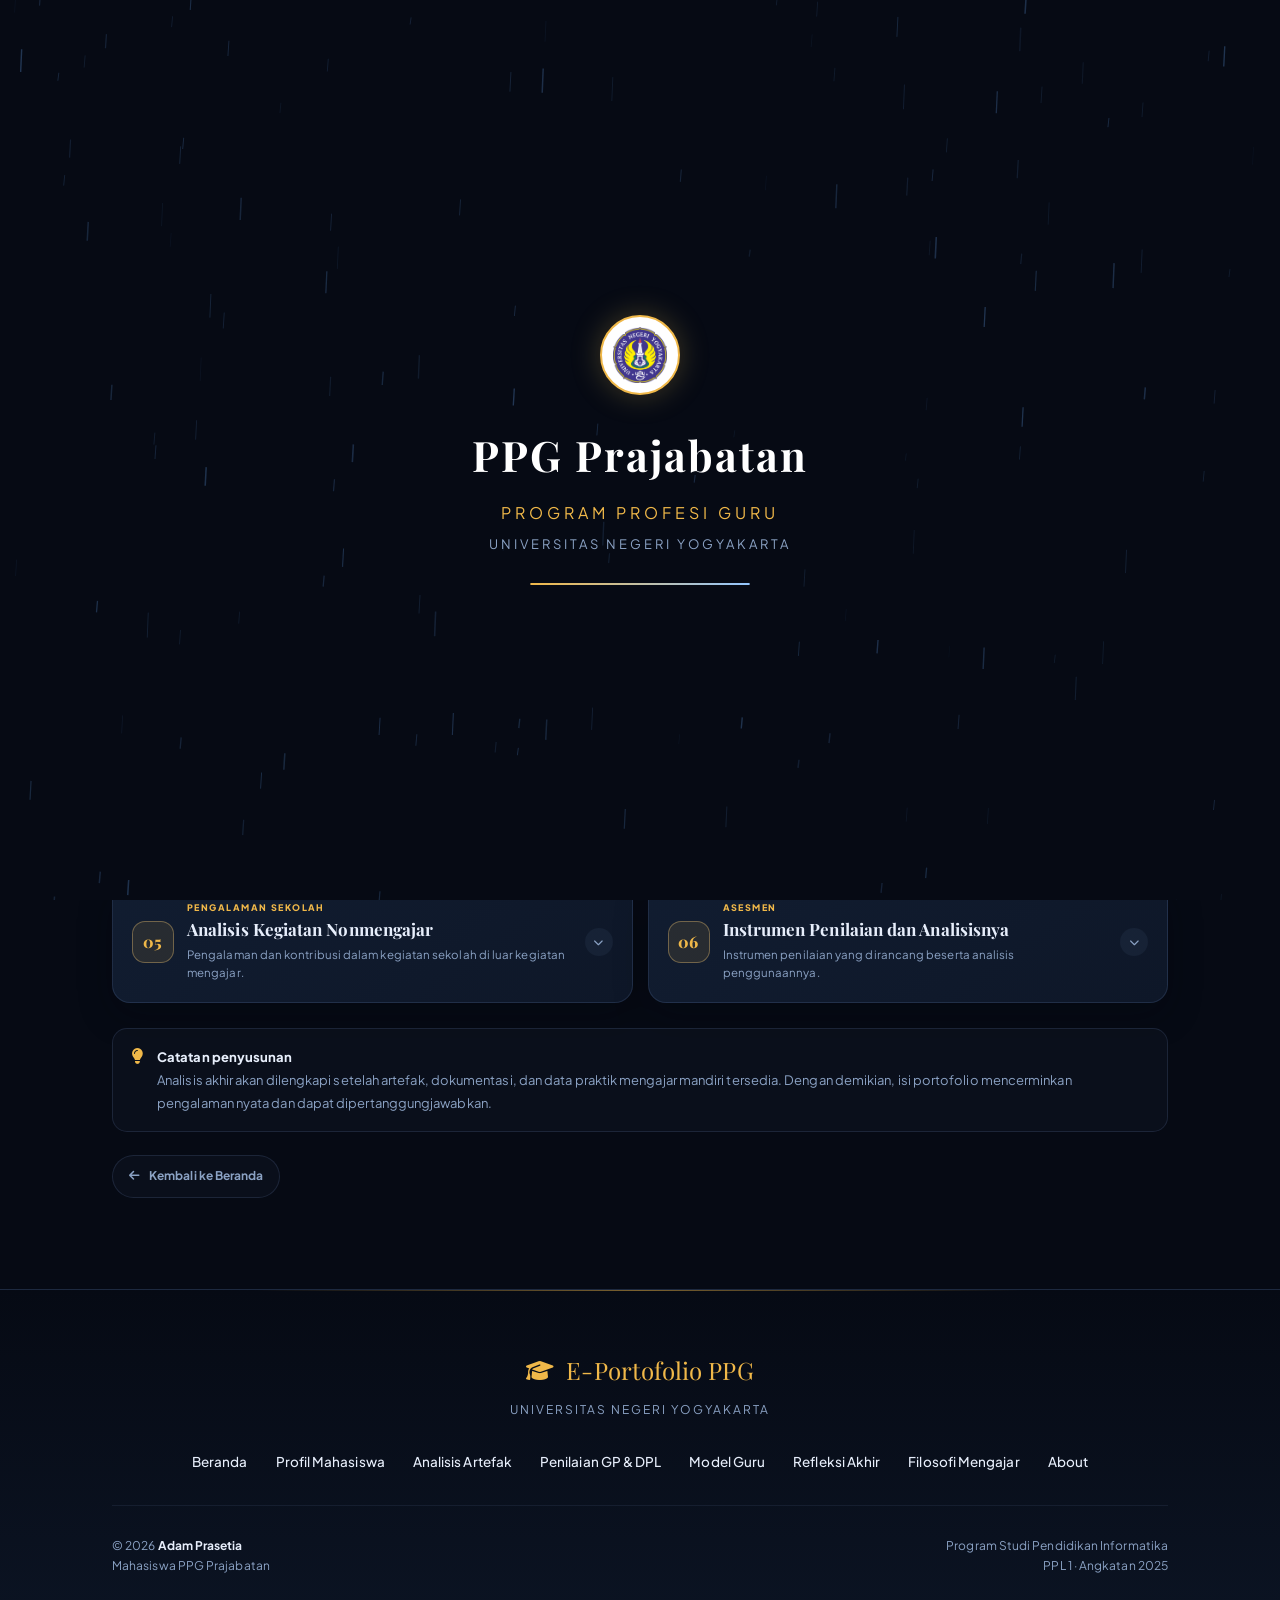
==== ppl2-preview.html @ 51c8f85e "Update" ====
<!DOCTYPE html><html lang="id"><head><meta charset="UTF-8" /><meta name="viewport" content="width=device-width, initial-scale=1.0" /><title>E-Portofolio PPG Prajabatan UNY — Adam Prasetia</title><link rel="icon" type="image/png" href="logo-uny.png"><meta name="description" content="E-Portofolio PPG Prajabatan Universitas Negeri Yogyakarta: profil mahasiswa, analisis artefak, penilaian GP & DPL, model guru, refleksi akhir, dan filosofi mengajar." /><meta property="og:title" content="E-Portofolio PPG Prajabatan UNY — Adam Prasetia" /><meta property="og:description" content="E-Portofolio PPG Prajabatan Universitas Negeri Yogyakarta: profil mahasiswa, analisis artefak, penilaian GP & DPL, model guru, refleksi akhir, dan filosofi mengajar." /><meta property="og:type" content="website" /><meta name="twitter:card" content="summary_large_image" /><link rel="preconnect" href="https://fonts.googleapis.com" /><link rel="preconnect" href="https://fonts.gstatic.com" crossorigin /><link rel="preconnect" href="https://cdnjs.cloudflare.com" crossorigin /><link rel="preload" as="style" href="assets/main.min.css" /><link rel="stylesheet" href="assets/main.min.css" /><link rel="stylesheet" href="assets/custom.css" /><link rel="stylesheet" href="assets/lanyard.css" /><link rel="stylesheet" href="https://fonts.googleapis.com/css2?family=Playfair+Display:ital,wght@0,400;0,600;0,700;0,900;1,400&family=Plus+Jakarta+Sans:wght@300;400;500;600;700&display=swap" /><link rel="stylesheet" href="https://cdnjs.cloudflare.com/ajax/libs/font-awesome/6.5.0/css/all.min.css" /><noscript><link rel="stylesheet" href="https://fonts.googleapis.com/css2?family=Playfair+Display:ital,wght@0,400;0,600;0,700;0,900;1,400&family=Plus+Jakarta+Sans:wght@300;400;500;600;700&display=swap" /><link rel="stylesheet" href="https://cdnjs.cloudflare.com/ajax/libs/font-awesome/6.5.0/css/all.min.css" /></noscript><link rel="preload" as="script" href="assets/core.min.js" /></head><body><div id="scroll-progress"></div><div id="toast"></div><div id="lightbox" class="lightbox"><div class="lightbox-close"><i class="fas fa-times"></i></div><div class="lightbox-nav lightbox-prev"><i class="fas fa-chevron-left"></i></div><div class="lightbox-nav lightbox-next"><i class="fas fa-chevron-right"></i></div><img class="lightbox-img" id="lightbox-img" src="" alt="Tampilan diperbesar" / fetchpriority="high" decoding="async"><div class="lightbox-caption" id="lightbox-caption"></div></div><div id="pdf-lightbox" class="pdf-lightbox"><div class="pdf-container"><div class="pdf-header"><h3 class="pdf-title"><i class="fas fa-file-pdf"></i><span id="pdf-title">Pratinjau Dokumen</span></h3><div class="pdf-close" id="pdf-close-btn"><i class="fas fa-times"></i></div></div><iframe class="pdf-iframe" id="pdf-iframe" src="" tabindex="-1" title="Pratinjau dokumen PDF"></iframe></div></div><div id="video-lightbox" class="video-lightbox"><div class="video-container"><div class="video-header"><h3 class="video-title"><i class="fas fa-play-circle"></i><span id="video-title">Pratinjau Video</span></h3><div class="video-close" id="video-close-btn"><i class="fas fa-times"></i></div></div><div class="video-iframe-wrap"><iframe
class="video-iframe"
id="video-iframe"
src=""
tabindex="-1"
allow="
accelerometer;
autoplay;
clipboard-write;
encrypted-media;
gyroscope;
picture-in-picture;
"
allowfullscreen
></iframe></div></div></div><div id="loading-screen"><canvas id="rain-canvas"></canvas><div class="loading-content"><div class="loading-logo"><img src="logo-uny.png" alt="Logo UNY" / fetchpriority="high" decoding="async"></div><div class="loading-title">PPG Prajabatan</div><div class="loading-sub">Program Profesi Guru</div><div class="loading-univ">Universitas Negeri Yogyakarta</div><div class="loading-bar"><div class="loading-bar-fill"></div></div></div></div><a class="skip-link" href="#main-content">Lewati ke konten utama</a><nav id="navbar" aria-label="Navigasi utama"><div class="nav-brand" role="button" tabindex="0" aria-label="Kembali ke Beranda" data-onclick="showPage('beranda')" data-onkeydown="if(event.key==='Enter'||event.key===' '){event.preventDefault();showPage('beranda')}"><img class="nav-brand-logo" src="logo-uny.png" alt="Logo Universitas Negeri Yogyakarta" /><span class="nav-brand-copy"><span class="nav-brand-title">E-Portofolio</span><em>PPG UNY</em></span></div><button id="theme-toggle" class="theme-toggle" type="button" aria-label="Aktifkan mode terang" data-onclick="toggleTheme()"><i class="fas fa-sun" aria-hidden="true"></i></button><button id="nav-toggle" class="nav-toggle" type="button" aria-label="Buka menu" aria-expanded="false" aria-controls="nav-links" data-onclick="toggleMobileMenu()"><span></span><span></span><span></span></button><ul class="nav-links" id="nav-links" data-navmode="main"><li><a href="#beranda" data-onclick="showPage('beranda');return false" id="nav-beranda" class="active" aria-current="page">Beranda</a></li><li><a href="#profil-mahasiswa" data-onclick="showPage('profil-mahasiswa');return false" id="nav-profil-mahasiswa">Profil Mahasiswa</a></li><li><a href="#analisis-artefak" data-onclick="enterSemester1();return false" id="nav-semester-1">PPL 1</a></li><li><a href="#semester-2" data-onclick="showPage('semester-2');return false" id="nav-semester-2">PPL 2</a></li><li><a href="#identifikasi-diri" data-onclick="enterSeminar();return false" id="nav-seminar-ppg">Seminar PPG</a></li><li><a href="#about" data-onclick="showPage('about');return false" id="nav-about">About</a></li></ul><ul class="nav-links" id="nav-links-sem1" data-navmode="sem1" hidden><li class="dropdown" id="dropdown-porto1"><button type="button" class="dropbtn" aria-haspopup="true" aria-expanded="false" aria-controls="menu-porto1" data-onclick="toggleDropdown('dropdown-porto1')"
>Portofolio 1 <i class="fas fa-caret-down" aria-hidden="true"></i
></button><div class="dropdown-content" id="menu-porto1" role="menu" aria-label="Portofolio 1"><a role="menuitem" href="#analisis-artefak" data-onclick="showPage('analisis-artefak');return false">Analisis Artefak</a><a role="menuitem" href="#penilaian" data-onclick="showPage('penilaian');return false">Penilaian GP &amp; DPL</a><a role="menuitem" href="#model" data-onclick="showPage('model');return false">Model Guru yang Dituju</a></div></li><li class="dropdown" id="dropdown-porto2"><button type="button" class="dropbtn" aria-haspopup="true" aria-expanded="false" aria-controls="menu-porto2" data-onclick="toggleDropdown('dropdown-porto2')"
>Portofolio 2 <i class="fas fa-caret-down" aria-hidden="true"></i
></button><div class="dropdown-content" id="menu-porto2" role="menu" aria-label="Portofolio 2"><a role="menuitem" href="#refleksi-akhir" data-onclick="showPage('refleksi-akhir');return false">Refleksi Akhir</a><a role="menuitem" href="#filosofi-mengajar" data-onclick="showPage('filosofi-mengajar');return false">Filosofi Mengajar</a></div></li><li><a href="#beranda" data-onclick="backToBeranda();return false" id="nav-back-beranda"><i class="fas fa-arrow-left" aria-hidden="true"></i>&nbsp;Kembali ke Beranda</a></li></ul><ul class="nav-links" id="nav-links-seminar" data-navmode="seminar" hidden><li><a href="#identifikasi-diri" data-onclick="showPage('identifikasi-diri');return false" id="nav-identifikasi-diri">Identifikasi Diri</a></li><li class="dropdown" id="dropdown-refleksi"><button type="button" class="dropbtn" aria-haspopup="true" aria-expanded="false" aria-controls="menu-refleksi" data-onclick="toggleDropdown('dropdown-refleksi')"
>Refleksi <i class="fas fa-caret-down" aria-hidden="true"></i
></button><div class="dropdown-content" id="menu-refleksi" role="menu" aria-label="Refleksi"><a role="menuitem" href="#refleksi-sem1" data-onclick="showPage('refleksi-sem1');return false">Semester 1</a><a role="menuitem" href="#refleksi-sem2" data-onclick="showPage('refleksi-sem2');return false">Semester 2</a><a role="menuitem" href="#refleksi-selama-ppg" data-onclick="showPage('refleksi-selama-ppg');return false">Selama PPG</a></div></li><li><a href="#inovasi-pendidikan" data-onclick="showPage('inovasi-pendidikan');return false" id="nav-inovasi-pendidikan">Inovasi Pendidikan</a></li><li><a href="#beranda" data-onclick="backToBeranda();return false" id="nav-back-beranda-seminar"><i class="fas fa-arrow-left" aria-hidden="true"></i>&nbsp;Kembali ke Beranda</a></li></ul></nav><main id="main-content" tabindex="-1"><div id="page-beranda" class="page"><section class="section canvas-wrap-section" id="hero-wrap-section"><canvas class="interactive-canvas" id="hero-canvas"></canvas><div class="container" style="position: relative; z-index: 1"><div id="hero"><div class="hero-text">
  <p class="greeting">✦ Calon Pendidik Informatika <span aria-hidden="true">·</span> PPG UNY</p>
  <h1 class="hero-headline">Mendidik dengan Visi,<br /><span>Berinovasi dengan Teknologi.</span></h1>
  <div class="hero-identity">
    <p class="hero-name">Adam Prasetia.</p>
    <p class="hero-role">Sarjana Informatika <span aria-hidden="true">·</span> Calon Guru Profesional</p>
  </div>
  <p class="tagline">Berbekal keilmuan Informatika dan pengembangan kompetensi pedagogis melalui PPG, saya berkomitmen menghadirkan pembelajaran yang adaptif, kreatif, dan bermakna.</p>
  <div class="hero-actions" aria-label="Navigasi portofolio">
    <a class="hero-cta hero-cta-primary" href="#analisis-artefak" data-onclick="showPage('analisis-artefak');return false">
      Jelajahi Portofolio <i class="fas fa-arrow-up-right-from-square" aria-hidden="true"></i>
    </a>
    <a class="hero-cta hero-cta-secondary" href="#profil-mahasiswa" data-onclick="showPage('profil-mahasiswa');return false">
      <i class="fas fa-user" aria-hidden="true"></i> Profil Mahasiswa
    </a>
  </div>
  <div class="hero-badges" aria-label="Ringkasan akademik">
    <span class="badge"><i class="fas fa-laptop-code" aria-hidden="true"></i> S1 Informatika</span>
    <span class="badge"><i class="fas fa-university" aria-hidden="true"></i> PPG UNY 2025</span>
    <span class="badge"><i class="fas fa-chalkboard-teacher" aria-hidden="true"></i> PPL 1 Selesai</span>
  </div>
  <blockquote class="hero-quote">“Mendidik bukan sekadar mentransfer pengetahuan, melainkan menyalakan api semangat belajar yang tak pernah padam dalam diri setiap murid.”</blockquote>
</div><div class="hero-photo-wrap"><div class="lanyard-flow-space" aria-hidden="true"></div><div id="lanyard-3d" class="lanyard-3d" role="img" aria-label="ID Card Adam Prasetia — bisa ditarik dan diklik untuk dibalik"></div><div class="origin-tags"><div class="origin-tag"><i class="fas fa-plane-departure"></i> Lahir di Jakarta
</div><div class="origin-tag"><i class="fas fa-home"></i> Lampung Utara
</div></div></div></div></div></section><section class="section" style="background: var(--bg2)"><div class="container"><p class="section-label">Tanah Kelahiran Kedua</p><h2 class="section-title">Keunikan Lampung Utara</h2><p
style="
color: var(--muted);
font-size: 14.5px;
max-width: 620px;
line-height: 1.75;
margin-bottom: 14px;
"
>
Lampung Utara adalah kabupaten di Provinsi Lampung dengan ibu kota
Kotabumi — sebuah daerah yang kaya warisan budaya, keindahan alam,
dan semangat masyarakat yang hangat.
</p><div class="section-divider"></div><div class="keunikan-grid"><div class="keunikan-card"><img src="Tapis.JPG" alt="Kain Tapis" / loading="lazy" decoding="async"><div class="keunikan-overlay"><h3>🧵 Kain Tapis</h3></div><div class="keunikan-desc">
Warisan leluhur Lampung yang ditenun dengan benang emas bermotif
indah.
</div></div><div class="keunikan-card"><img src="Gajah.jpg" alt="Gajah" / loading="lazy" decoding="async"><div class="keunikan-overlay"><h3>🐘 Gajah Sumatera</h3></div><div class="keunikan-desc">
Lampung adalah rumah bagi Gajah Sumatera yang dilindungi.
</div></div><div class="keunikan-card"><img src="Kopi.jpg" alt="Kopi" / loading="lazy" decoding="async"><div class="keunikan-overlay"><h3>☕ Kopi Robusta Lampung</h3></div><div class="keunikan-desc">
Lampung Utara menghasilkan kopi Robusta terbaik yang terkenal
hingga mancanegara.
</div></div></div></div></section><section class="section canvas-wrap-section" id="edu-wrap-section"><canvas class="interactive-canvas" id="edu-canvas"></canvas><div class="container" style="position: relative; z-index: 1"><p class="section-label">Riwayat Akademik</p><h2 class="section-title">Perjalanan Pendidikan</h2><div class="section-divider"></div><div class="edu-root"><div class="edu-root-trunk"></div><div class="edu-branch right"><div class="edu-card"><div class="edu-icon"><i class="fas fa-school"></i></div><h3>Sekolah Menengah Atas</h3><p class="edu-school">SMAN 1 Tanjung Raja</p><p class="edu-school">Lampung Utara</p><p class="edu-year">Lulus 2019</p></div></div><div class="edu-branch left"><div class="edu-card"><div
class="edu-icon"
style="background: rgba(74, 143, 224, 0.1); color: var(--blue2)"
><i class="fas fa-laptop-code"></i></div><h3>Sarjana Informatika (S1)</h3><p class="edu-school">Universitas Teknokrat Indonesia</p><p class="edu-school">Informatika</p><p class="edu-year">Lulus 2024</p></div></div><div class="edu-branch right"><div class="edu-card current"><div
class="edu-icon"
style="background: rgba(201, 168, 76, 0.12); color: var(--gold2)"
><i class="fas fa-chalkboard-teacher"></i></div><h3>Profesi Guru (PPG)</h3><p class="edu-school">Universitas Negeri Yogyakarta</p><p class="edu-school">Pendidikan Informatika</p><p
class="edu-year"
style="color: var(--teal); display: flex; align-items: center"
><span class="pulse-dot"></span> Sedang Berjalan
</p></div></div><div class="edu-root-tip"><span>Saat ini</span></div></div></div></section><section class="section" style="background: var(--bg2)"><div class="container"><p class="section-label">Dokumentasi Mengajar</p><h2 class="section-title">Momen di Kelas</h2><p
style="
color: var(--muted);
font-size: 14.5px;
max-width: 600px;
line-height: 1.75;
margin-bottom: 14px;
"
>
Kumpulan momen berharga selama kegiatan praktik mengajar pada PPL 1
di sekolah mitra.
</p><div class="section-divider"></div><div class="gallery-grid"><div class="gallery-item"><img src="Presentasi.png" alt="Mengajar" / loading="lazy" decoding="async"><div class="gallery-overlay">Presentasi materi di kelas</div></div><div class="gallery-item"><img src="Praktik.png" alt="Diskusi" / loading="lazy" decoding="async"><div class="gallery-overlay">Bimbingan Praktik Mandiri</div></div><div class="gallery-item"><img src="Praktik2.png" / loading="lazy" decoding="async"><div class="gallery-overlay">Praktikum laboratorium komputer</div></div><div class="gallery-item"><img src="Review.png" alt="Evaluasi" / loading="lazy" decoding="async"><div class="gallery-overlay">Sesi evaluasi pembelajaran</div></div><div class="gallery-item"><img src="Bimbingan.png" alt="Bimbingan" / loading="lazy" decoding="async"><div class="gallery-overlay">Pembimbingan individu siswa</div></div></div></div></section><section class="section canvas-wrap-section" id="loc-wrap-section"><canvas class="interactive-canvas" id="loc-canvas"></canvas><div class="container" style="position: relative; z-index: 1"><p class="section-label">Tempat Belajar &amp; Mengajar</p><h2 class="section-title">Kampus &amp; Sekolah PPL</h2><div class="section-divider"></div><div class="location-grid"><div class="loc-card"><div class="loc-head"><i class="fas fa-university"></i><div><h3>Universitas Negeri Yogyakarta</h3><p class="sub">Jl. Colombo No.1, Karang Malang, Yogyakarta</p></div></div><iframe
class="map-frame"
src="https://www.google.com/maps/embed?pb=!1m18!1m12!1m3!1d3953.1518389077896!2d110.38367071185164!3d-7.773719177088111!2m3!1f0!2f0!3f0!3m2!1i1024!2i768!4f13.1!3m3!1m2!1s0x2e7a59ca2277b3d5%3A0x5de05892db468c4d!2sUniversitas%20Negeri%20Yogyakarta!5e0!3m2!1sid!2sid!4v1780264315421!5m2!1sid!2sid"
allowfullscreen
loading="lazy"
referrerpolicy="no-referrer-when-downgrade"
></iframe></div><div class="loc-card"><div class="loc-head"><i class="fas fa-school"></i><div><h3>SMKN 5 Yogyakarta</h3><p class="sub">Jl. Kenari No.71, Muja Muju, Yogyakarta</p></div></div><iframe
class="map-frame"
src="https://www.google.com/maps/embed?pb=!1m18!1m12!1m3!1d3952.9022592294136!2d110.39468!3d-7.800172000000001!2m3!1f0!2f0!3f0!3m2!1i1024!2i768!4f13.1!3m3!1m2!1s0x2e7a577cb442df09%3A0xcab82dd84d6f74c5!2zU01LIE4gNSAo6qau6qaz6qax6qeA6qaV6qat6qeA6qaS6qa26qau6qaC6qaS6qa26qau6qaCKQ!5e0!3m2!1sid!2sid!4v1780263902692!5m2!1sid!2sid"
allowfullscreen
loading="lazy"
referrerpolicy="no-referrer-when-downgrade"
></iframe></div></div></div></section><section class="section" style="background: var(--bg2)"><div class="container"><p class="section-label">Hubungi Saya</p><h2 class="section-title">Kontak</h2><div class="section-divider"></div><div class="contact-grid"><div class="contact-info"><h3>Mari Terhubung</h3><p>
Jangan ragu untuk menghubungi saya melalui berbagai platform di
bawah ini.
</p><div class="social-row"><a href="mailto:email@contoh.com" class="social-btn"
><i class="fas fa-envelope"></i
></a><a
href="https://www.instagram.com/prasti.ad/"
class="social-btn"
><i class="fab fa-instagram"></i
></a><a href="#" class="social-btn"
><i class="fab fa-linkedin-in"></i
></a><a href="https://wa.me/6283827780134" class="social-btn"
><i class="fab fa-whatsapp"></i
></a></div></div><div
style="
padding: 28px;
background: var(--card);
border: 1px solid var(--border);
border-radius: var(--radius);
"
><h3
style="
font-family: var(--serif);
font-size: 18px;
margin-bottom: 18px;
"
>
Kirim Pesan
</h3><div class="form-group"><label class="form-label">Nama Lengkap</label
><input
type="text"
id="contact-name"
class="form-input"
placeholder="Masukkan nama Anda"
/></div><div class="form-group"><label class="form-label">Email</label
><input
type="email"
id="contact-email"
class="form-input"
placeholder="email@contoh.com"
/></div><div class="form-group"><label class="form-label">Pesan</label
><textarea
id="contact-message"
class="form-textarea"
placeholder="Tulis pesan Anda..."
></textarea></div><button class="btn-send" data-onclick="kirimPesan()"><i class="fas fa-paper-plane" style="margin-right: 8px"></i
>Kirim Pesan
</button></div></div></div></section></div><div id="page-profil-mahasiswa" class="page"><section class="section canvas-wrap-section" id="profil-wrap-section" style="padding-top: 100px"><canvas class="interactive-canvas" id="profil-canvas"></canvas><div class="container" style="position: relative; z-index: 1"><p class="section-label">Profil Mahasiswa</p><h2 class="section-title">Profil Mahasiswa</h2><div class="section-divider"></div><div
class="profil-intro"
style="
display: flex;
flex-wrap: wrap;
gap: 40px;
align-items: center;
margin-bottom: 50px;
"
><div
class="profil-photo-area"
style="flex-shrink: 0; display: flex; justify-content: center"
><div class="photo-ring-wrapper"><div class="photo-circle"><img src="Profile2.png" alt="Foto Profil" / loading="lazy" decoding="async"></div><div class="rotating-bg"><img src="logo.png" alt="UNY" / loading="lazy" decoding="async"></div></div></div><div class="profil-desc" style="flex: 1; min-width: 280px"><h3
style="
font-family: var(--serif);
font-size: 26px;
color: var(--gold);
margin-bottom: 12px;
"
>
Adam Prasetia
</h3><p style="color: var(--muted); line-height: 1.8; font-size: 15px">
Mahasiswa PPG Prajabatan Bidang Informatika Universitas Negeri
Yogyakarta. Lahir di Jakarta, besar di Lampung Utara. Memiliki
ketertarikan mendalam pada dunia pendidikan dan teknologi.
Percaya bahwa setiap murid berhak mendapatkan pembelajaran yang
bermakna dan menyenangkan.
</p><p style="color: var(--text); font-size: 14px; margin-top: 10px"><i
class="fas fa-map-marker-alt"
style="color: var(--gold); margin-right: 6px"
></i>
Yogyakarta, Indonesia
</p></div></div><div class="profil-section-block" style="margin-bottom: 40px"><h3
style="
font-family: var(--serif);
font-size: 20px;
color: var(--gold2);
margin-bottom: 15px;
"
><i class="fas fa-history" style="margin-right: 10px"></i>Latar
Belakang
</h3><p style="color: var(--muted); line-height: 1.8">
Saya menempuh pendidikan dasar hingga menengah di Lampung Utara,
kemudian melanjutkan studi S1 Informatika di Universitas Teknokrat
Indonesia. Selama kuliah, saya aktif dalam beberapa organisasi dan
pernah mengikuti kegiatan kampus mengajar, yang menumbuhkan minat
saya di bidang pendidikan. Setelah lulus, saya memutuskan untuk
mengikuti Program Profesi Guru (PPG) Prajabatan agar dapat menjadi
pendidik profesional yang mampu mengintegrasikan teknologi dalam
pembelajaran.
</p></div><div class="profil-section-block" style="margin-bottom: 40px"><h3
style="
font-family: var(--serif);
font-size: 20px;
color: var(--gold2);
margin-bottom: 15px;
"
><i class="fas fa-heart" style="margin-right: 10px"></i>Motivasi
Mengikuti PPG
</h3><p style="color: var(--muted); line-height: 1.8">
Keinginan untuk menjadi guru yang tidak hanya mengajar, tetapi
juga mendidik dan menginspirasi siswa menjadi alasan utama saya
mengikuti PPG. Saya ingin mengubah paradigma bahwa mata pelajaran
informatika itu sulit menjadi sesuatu yang seru dan dekat dengan
kehidupan sehari-hari. Melalui PPG ini, saya berharap dapat
memperdalam kompetensi pedagogik dan profesional sehingga kelak
bisa menciptakan generasi yang melek teknologi dan berakhlak
mulia.
</p></div><div class="profil-section-block" style="margin-bottom: 40px"><h3
style="
font-family: var(--serif);
font-size: 20px;
color: var(--gold2);
margin-bottom: 20px;
"
><i class="fas fa-star" style="margin-right: 10px"></i>Hobi
</h3><div class="hobi-grid"><div class="hobi-card"><img src="coding.jpg" alt="Coding" / loading="lazy" decoding="async"><h4>Coding</h4><p>
Mengeksplorasi bahasa pemrograman baru dan membangun proyek
kecil.
</p></div><div class="hobi-card"><img src="foto.jpg" alt="Fotografi" / loading="lazy" decoding="async"><h4>Fotografi</h4><p>
Mengabadikan momen melalui lensa, terutama landscape dan
street photography.
</p></div><div class="hobi-card"><img src="baca.jpg" alt="Membaca" / loading="lazy" decoding="async"><h4>Membaca</h4><p>
Menelusuri buku-buku fiksi ilmiah dan pengembangan diri di
waktu senggang.
</p></div></div></div><div class="profil-section-block"><h3
style="
font-family: var(--serif);
font-size: 20px;
color: var(--gold2);
margin-bottom: 20px;
"
><i class="fas fa-tools" style="margin-right: 10px"></i>Skill
</h3><div class="skill-tags"><span class="skill-tag"
><i class="fas fa-check-circle"></i> HTML / CSS</span
><span class="skill-tag"
><i class="fas fa-check-circle"></i> JavaScript</span
><span class="skill-tag"
><i class="fas fa-check-circle"></i> Python</span
><span class="skill-tag"
><i class="fas fa-check-circle"></i> Desain UI/UX</span
><span class="skill-tag"
><i class="fas fa-check-circle"></i> Komunikasi & Public
Speaking</span
></div></div></div></section></div><div id="page-analisis-artefak" class="page"><div class="art-hero"><div class="container"><p class="section-label">PPL 1 · 2025</p><h2 class="section-title">Analisis Artefak Pembelajaran</h2><p
style="
color: var(--muted);
font-size: 14.5px;
max-width: 600px;
line-height: 1.75;
"
>
Produk dan dokumentasi rencana serta perangkat pembelajaran yang
disusun selama pelaksanaan PPL 1 beserta analisis reflektifnya.
</p></div></div><section class="section canvas-wrap-section" id="art-wrap-section"><canvas class="interactive-canvas" id="art-canvas"></canvas><div class="container" style="position: relative; z-index: 1"><div class="art-tabs"><div class="art-tab active" data-onclick="showArtefak(this, 'analisis')">
📋 Analisis Produk
</div><div class="art-tab" data-onclick="showArtefak(this, 'rpp')">📄 RPP</div><div class="art-tab" data-onclick="showArtefak(this, 'video')">
🎬 Video Pembelajaran
</div><div class="art-tab" data-onclick="showArtefak(this, 'foto')">
📸 Foto Kegiatan
</div></div><div class="art-panel active" id="panel-analisis"><div class="analisis-grid"><div class="analisis-card"><div class="analisis-num">01</div><h3>Kendala Penyusunan Produk</h3><p>
Selama proses penyusunan produk pembelajaran, beberapa kendala
yang dihadapi meliputi: kesulitan menyesuaikan materi dengan
kemampuan awal siswa yang beragam, keterbatasan waktu dalam
merancang media interaktif berbasis teknologi, serta tantangan
menyelaraskan tujuan pembelajaran dengan indikator capaian
kurikulum Merdeka yang berlaku saat ini.
</p></div><div class="analisis-card"><div class="analisis-num">02</div><h3>Teori Pedagogi yang Diadopsi</h3><p>
Penyusunan produk mengadopsi Konstruktivisme Vygotsky melalui
scaffolding bertahap, Pembelajaran Berbasis Masalah (PBL)
untuk mendorong berpikir kritis, serta kerangka TPACK —
Technological Pedagogical Content Knowledge — dalam
mengintegrasikan teknologi secara bermakna dengan konten dan
pedagogi informatika.
</p></div><div class="analisis-card"><div class="analisis-num">03</div><h3>Faktor Keberhasilan Penerapan</h3><p>
Keberhasilan penerapan produk pembelajaran didukung oleh:
pemanfaatan media digital yang menarik perhatian siswa,
pendekatan pembelajaran kontekstual yang relevan dengan dunia
nyata, antusiasme siswa dalam aktivitas berbasis proyek, serta
iklim kelas yang kondusif dan kolaboratif selama proses
pembelajaran berlangsung.
</p></div><div class="analisis-card"><div class="analisis-num">04</div><h3>Perubahan untuk Situasi Berbeda</h3><p>
Komponen yang dapat disesuaikan untuk situasi kelas berbeda:
modul dapat disederhanakan untuk kelas heterogen, media dapat
dikonversi ke versi offline bagi sekolah dengan keterbatasan
internet, alokasi waktu fleksibel sesuai jam pelajaran, serta
tingkat kesulitan tugas dapat didiferensiasi berdasarkan
kemampuan masing-masing peserta didik.
</p></div></div></div><div class="art-panel" id="panel-rpp"><div
class="rpp-card"
data-onclick="
openPDF('RPP - X Keramik A - Pertemuan 2.pdf', 'RPP Siklus 1')
"
><div class="rpp-icon"><i class="fas fa-file-pdf"></i></div><div class="rpp-info"><h3>RPP Siklus 1</h3><p>Rencana Pelaksanaan Pembelajaran · Pertemuan 1–2</p></div><span class="rpp-badge">Siklus 1</span></div><div
class="rpp-card"
data-onclick="
openPDF('RPP - X Keramik A - Pertemuan 3.pdf', 'RPP Siklus 2')
"
><div class="rpp-icon"><i class="fas fa-file-pdf"></i></div><div class="rpp-info"><h3>RPP Siklus 2</h3><p>Rencana Pelaksanaan Pembelajaran · Pertemuan 3–4</p></div><span class="rpp-badge">Siklus 2</span></div><div
class="rpp-card"
data-onclick="
openPDF('RPP - X DKV B - Pertemuan 2.pdf', 'RPP Siklus 3')
"
><div class="rpp-icon"><i class="fas fa-file-pdf"></i></div><div class="rpp-info"><h3>RPP Siklus 3</h3><p>Rencana Pelaksanaan Pembelajaran · Pertemuan 5–6</p></div><span class="rpp-badge">Siklus 3</span></div></div><div class="art-panel" id="panel-video"><div class="video-card"><div
class="video-ph"
data-onclick="
openVideo(
'https://drive.google.com/file/d/1nOjJkErlNF82_ax2pQ5Q5K6p4KIi9JRY/preview',
'Video Pembelajaran',
)
"
><div class="play-btn"><i class="fas fa-play" style="margin-left: 4px"></i></div><span>Video Pembelajaran </span><p>Klik untuk memutar video</p></div><div class="video-info"><h3>Praktik Mengajar</h3><p>Dokumentasi video pelaksanaan praktik mengajar</p></div></div></div><div class="art-panel" id="panel-foto"><div class="foto-grid"><div class="foto-item"><img src="Awal.jpeg" alt="Foto 1" / loading="lazy" decoding="async"><div class="foto-item-info"><p>Dokumentasi Kegiatan 1</p><span>PPL 1 · 23 -2 - 2026</span></div></div><div class="foto-item"><img src="Wawancara.jpeg" alt="Foto 2" / loading="lazy" decoding="async"><div class="foto-item-info"><p>Dokumentasi Kegiatan 2</p><span>PPL 1 · 25 - 2 - 2026</span></div></div><div class="foto-item"><img src="Observasi.jpeg" alt="Foto 3" / loading="lazy" decoding="async"><div class="foto-item-info"><p>Dokumentasi Kegiatan 3</p><span>PPL 1 · 26 - 2 - 2026</span></div></div><div class="foto-item"><img src="Kamis.jpeg" alt="Foto 4" / loading="lazy" decoding="async"><div class="foto-item-info"><p>Dokumentasi Kegiatan 4</p><span>PPL 1 · 13 - 3 - 2026</span></div></div><div class="foto-item"><img src="Pramuka.jpeg" alt="Foto 5" / loading="lazy" decoding="async"><div class="foto-item-info"><p>Dokumentasi Kegiatan 5</p><span>PPL 1 · 2 - 4 - 2026</span></div></div></div></div></div></section></div><div id="page-penilaian" class="page"><section class="section canvas-wrap-section" id="penilaian-wrap-section"><canvas class="interactive-canvas" id="penilaian-canvas"></canvas><div class="container" style="position: relative; z-index: 1"><p class="section-label">Evaluasi Profesional</p><h2 class="section-title">Penilaian GP &amp; DPL</h2><p
style="
color: var(--muted);
font-size: 14.5px;
max-width: 620px;
line-height: 1.75;
margin-bottom: 14px;
"
>
Penilaian dari Guru Pamong (GP) dan Dosen Pembimbing Lapangan (DPL)
terhadap rancangan pembelajaran dan praktik mengajar selama 3 siklus
PPL.
</p><div class="section-divider"></div><div class="siklus-tabs"><div class="siklus-tab active" data-onclick="showSiklus(1)"><h4>Siklus 1</h4><p>Pertemuan ke-1 &amp; 2</p></div><div class="siklus-tab" data-onclick="showSiklus(2)"><h4>Siklus 2</h4><p>Pertemuan ke-3 &amp; 4</p></div><div class="siklus-tab" data-onclick="showSiklus(3)"><h4>Siklus 3</h4><p>Pertemuan ke-5 &amp; 6</p></div></div><div class="penilaian-panel active" id="siklus-1"><div class="penilaian-grid"><div class="p-card"><div class="penilai-head"><div class="p-avatar">GP</div><div><div class="p-name">Desi Wulandari, S.T.</div><div class="p-role">Guru Pamong</div></div></div><div
class="preview-foto"
data-onclick="
openPDF('Penilaian-1.pdf', 'Lembar Penilaian GP - Siklus 1')
"
><img
src="nilai.jpg"
alt="Preview Lembar Penilaian GP Siklus 1"
/ loading="lazy" decoding="async"><div class="preview-overlay"><i class="fas fa-search-plus"></i> Klik untuk lihat dokumen
</div></div><div class="catatan"><strong>Catatan GP</strong><p>
"Rancangan pembelajaran sudah cukup baik. Perlu peningkatan
dalam pengelolaan waktu."
</p></div><button
class="btn-preview-pdf"
data-onclick="
openPDF('Penilaian-1.pdf', 'Lembar Penilaian GP - Siklus 1')
"
><i class="fas fa-file-pdf"></i> Lihat Dokumen Lengkap
</button></div><div class="p-card"><div class="penilai-head"><div
class="p-avatar"
style="
background: linear-gradient(
135deg,
var(--blue),
var(--teal)
);
"
>
DPL
</div><div><div class="p-name">Pipit Utami, S.Pd.T., M.Pd</div><div class="p-role">Dosen Pembimbing</div></div></div><div
class="preview-foto"
data-onclick="
openPDF(
'https://www.w3.org/WAI/ER/tests/xhtml/testfiles/resources/pdf/dummy.pdf',
'Lembar Penilaian DPL - Siklus 1',
)
"
><img
src="nilai.jpg"
alt="Preview Lembar Penilaian DPL Siklus 1"
/ loading="lazy" decoding="async"><div class="preview-overlay"><i class="fas fa-search-plus"></i> Klik untuk lihat dokumen
</div></div><div class="catatan"><strong>Catatan DPL</strong><p>
"Penggunaan teknologi dalam pembelajaran sudah inovatif."
</p></div><button
class="btn-preview-pdf"
data-onclick="
openPDF(
'https://www.w3.org/WAI/ER/tests/xhtml/testfiles/resources/pdf/dummy.pdf',
'Lembar Penilaian DPL - Siklus 1',
)
"
><i class="fas fa-file-pdf"></i> Lihat Dokumen Lengkap
</button></div></div></div><div class="penilaian-panel" id="siklus-2"><div class="penilaian-grid"><div class="p-card"><div class="penilai-head"><div class="p-avatar">GP</div><div><div class="p-name">Desi Wulandari, S.T.</div><div class="p-role">Guru Pamong</div></div></div><div
class="preview-foto"
data-onclick="openPDF('Penilaian-2.pdf', 'Lembar GP Siklus 2')"
><img src="nilai.jpg" alt="Preview Lembar GP Siklus 2" / loading="lazy" decoding="async"><div class="preview-overlay"><i class="fas fa-search-plus"></i> Klik untuk lihat dokumen
</div></div><div class="catatan"><strong>Catatan GP</strong><p>"Ada peningkatan signifikan pada siklus kedua."</p></div><button
class="btn-preview-pdf"
data-onclick="openPDF('Penilaian-2.pdf', 'Lembar GP Siklus 2')"
><i class="fas fa-file-pdf"></i> Lihat Dokumen Lengkap
</button></div><div class="p-card"><div class="penilai-head"><div
class="p-avatar"
style="
background: linear-gradient(
135deg,
var(--blue),
var(--teal)
);
"
>
DPL
</div><div><div class="p-name">Pipit Utami, S.Pd.T., M.Pd</div><div class="p-role">Dosen Pembimbing</div></div></div><div
class="preview-foto"
data-onclick="
openPDF(
'https://www.w3.org/WAI/ER/tests/xhtml/testfiles/resources/pdf/dummy.pdf',
'Lembar DPL Siklus 2',
)
"
><img src="nilai.jpg" alt="Preview Lembar DPL Siklus 2" / loading="lazy" decoding="async"><div class="preview-overlay"><i class="fas fa-search-plus"></i> Klik untuk lihat dokumen
</div></div><div class="catatan"><strong>Catatan DPL</strong><p>"Media pembelajaran semakin kreatif."</p></div><button
class="btn-preview-pdf"
data-onclick="
openPDF(
'https://www.w3.org/WAI/ER/tests/xhtml/testfiles/resources/pdf/dummy.pdf',
'Lembar DPL Siklus 2',
)
"
><i class="fas fa-file-pdf"></i> Lihat Dokumen Lengkap
</button></div></div></div><div class="penilaian-panel" id="siklus-3"><div class="penilaian-grid"><div class="p-card"><div class="penilai-head"><div class="p-avatar">GP</div><div><div class="p-name">Desi Wulandari, S.T.</div><div class="p-role">Guru Pamong</div></div></div><div
class="preview-foto"
data-onclick="openPDF('Penilaian-3.pdf', 'Lembar GP Siklus 3')"
><img src="nilai.jpg" alt="Preview Lembar GP Siklus 3" / loading="lazy" decoding="async"><div class="preview-overlay"><i class="fas fa-search-plus"></i> Klik untuk lihat dokumen
</div></div><div class="catatan"><strong>Catatan GP</strong><p>"Mahasiswa telah menunjukkan perkembangan luar biasa."</p></div><button
class="btn-preview-pdf"
data-onclick="
openPDF(
'https://www.w3.org/WAI/ER/tests/xhtml/testfiles/resources/pdf/dummy.pdf',
'Lembar GP Siklus 3',
)
"
><i class="fas fa-file-pdf"></i> Lihat Dokumen Lengkap
</button></div><div class="p-card"><div class="penilai-head"><div
class="p-avatar"
style="
background: linear-gradient(
135deg,
var(--blue),
var(--teal)
);
"
>
DPL
</div><div><div class="p-name">Pipit Utami, S.Pd.T., M.Pd</div><div class="p-role">Dosen Pembimbing</div></div></div><div
class="preview-foto"
data-onclick="
openPDF(
'https://www.w3.org/WAI/ER/tests/xhtml/testfiles/resources/pdf/dummy.pdf',
'Lembar DPL Siklus 3',
)
"
><img src="nilai.jpg" alt="Preview Lembar DPL Siklus 3" / loading="lazy" decoding="async"><div class="preview-overlay"><i class="fas fa-search-plus"></i> Klik untuk lihat dokumen
</div></div><div class="catatan"><strong>Catatan DPL</strong><p>
"Kompetensi pedagogis dan teknologis telah terintegrasi
sangat baik."
</p></div><button
class="btn-preview-pdf"
data-onclick="
openPDF(
'https://www.w3.org/WAI/ER/tests/xhtml/testfiles/resources/pdf/dummy.pdf',
'Lembar DPL Siklus 3',
)
"
><i class="fas fa-file-pdf"></i> Lihat Dokumen Lengkap
</button></div></div></div></div></section></div><div id="page-model" class="page"><div class="misi-banner"><div class="container"><p class="section-label">Visi Profesional</p><div class="misi-quote">
"Menjadi Guru yang Menginspirasi,
<span style="color: var(--gold)">Inovatif</span>, dan Berpihak pada
Murid"
</div><p class="misi-sub">
Berkomitmen menjadi pendidik yang tidak hanya mentransfer
pengetahuan, tetapi membentuk karakter dan menumbuhkan potensi
setiap siswa.
</p></div></div><section class="section canvas-wrap-section" id="komp-wrap-section"><canvas class="interactive-canvas" id="komp-canvas"></canvas><div class="container" style="position: relative; z-index: 1"><p class="section-label">Kompetensi Guru</p><h2 class="section-title">Kompetensi yang Ingin Dibangun</h2><div class="section-divider"></div><div class="komp-grid"><div class="komp-card"><div class="komp-icon"><i class="fas fa-book-open"></i></div><h3>Kompetensi Pedagogik</h3><p>Memahami karakteristik dan kebutuhan belajar setiap siswa.</p><div class="komp-tags"><span class="k-tag">Berdiferensiasi</span
><span class="k-tag">Asesmen Formatif</span></div></div><div class="komp-card"><div class="komp-icon"><i class="fas fa-laptop-code"></i></div><h3>Kompetensi Profesional</h3><p>
Menguasai konten informatika secara mendalam dan mengikuti
perkembangan teknologi.
</p><div class="komp-tags"><span class="k-tag">TPACK</span
><span class="k-tag">Update Teknologi</span></div></div><div class="komp-card"><div class="komp-icon"><i class="fas fa-users"></i></div><h3>Kompetensi Sosial</h3><p>
Membangun relasi positif dengan siswa, rekan sejawat, dan
komunitas sekolah.
</p><div class="komp-tags"><span class="k-tag">Komunikasi Efektif</span
><span class="k-tag">Kolaborasi</span></div></div><div class="komp-card"><div class="komp-icon"><i class="fas fa-heart"></i></div><h3>Kompetensi Kepribadian</h3><p>
Menjadi teladan dengan integritas tinggi dan semangat belajar
sepanjang hayat.
</p><div class="komp-tags"><span class="k-tag">Integritas</span
><span class="k-tag">Reflektif</span></div></div></div></div></section><section class="section" style="background: var(--bg2)"><div class="container"><p class="section-label">Karakter Guru Ideal</p><h2 class="section-title">Karakter yang Ingin Dibangun</h2><div class="section-divider"></div><div class="kar-grid"><div class="kar-card"><div class="kar-icon">🌱</div><h3>Fasilitator Pertumbuhan</h3><p>
Hadir sebagai teman belajar yang memfasilitasi pertumbuhan
siswa.
</p></div><div class="kar-card"><div class="kar-icon">💡</div><h3>Inovator Pembelajaran</h3><p>Terus berinovasi dalam metode dan media pembelajaran.</p></div><div class="kar-card"><div class="kar-icon">🎯</div><h3>Berorientasi Hasil</h3><p>Berkomitmen pada pencapaian hasil belajar optimal.</p></div><div class="kar-card"><div class="kar-icon">🤝</div><h3>Kolaboratif</h3><p>
Membangun komunitas belajar bersama rekan guru, siswa, dan orang
tua.
</p></div><div class="kar-card"><div class="kar-icon">🔍</div><h3>Reflektif</h3><p>Secara konsisten merefleksikan praktik mengajar.</p></div><div class="kar-card"><div class="kar-icon">⚖️</div><h3>Berkeadilan</h3><p>
Memastikan setiap siswa mendapat kesempatan belajar yang setara.
</p></div></div></div></section><section class="section canvas-wrap-section" id="timeline-wrap-section"><canvas class="interactive-canvas" id="timeline-canvas"></canvas><div class="container" style="position: relative; z-index: 1"><p class="section-label">Perjalanan Profesional</p><h2 class="section-title">Misi Menuju Guru Profesional</h2><div class="section-divider"></div><div class="timeline-wrap"><div class="t-item"><div class="t-content"><div class="t-year">SAAT INI · 2025</div><h4>PPG Prajabatan UNY</h4><p>Menjalani Program Profesi Guru di UNY.</p></div><div class="t-dot"></div><div class="t-empty"></div></div><div class="t-item"><div class="t-empty"></div><div class="t-dot"></div><div class="t-content"><div class="t-year">TARGET · 2026</div><h4>Guru Profesional Tersertifikasi</h4><p>Menyelesaikan PPG dan mendapat sertifikat pendidik.</p></div></div><div class="t-item"><div class="t-content"><div class="t-year">JANGKA MENENGAH</div><h4>Pengembangan Profesionalisme</h4><p>Mengikuti pelatihan dan program PKB.</p></div><div class="t-dot"></div><div class="t-empty"></div></div><div class="t-item"><div class="t-empty"></div><div class="t-dot"></div><div class="t-content"><div class="t-year">JANGKA PANJANG</div><h4>Pemimpin Pembelajaran</h4><p>
Berkontribusi sebagai Guru Penggerak atau pengembang
kurikulum.
</p></div></div></div></div></section></div><div id="page-refleksi-akhir" class="page"><section class="section canvas-wrap-section" id="refleksi-wrap-section" style="padding-top: 100px"><canvas class="interactive-canvas" id="refleksi-canvas"></canvas><div class="container" style="position: relative; z-index: 1"><p class="section-label">Portofolio 2</p><h2 class="section-title">Refleksi Akhir</h2><div class="section-divider"></div><div
style="
max-width: 800px;
margin: 0 auto;
color: var(--text);
line-height: 1.9;
font-size: 15.5px;
"
><p style="margin-bottom: 24px">
Perjalanan Praktik Pengalaman Lapangan (PPL) 1 ini adalah masa
yang paling membentuk saya sebagai calon guru. Ketika pertama kali
melangkah ke kelas, saya hanya membawa teori pedagogi dari bangku
kuliah dan semangat yang berkobar. Kini, saya pulang membawa lebih
dari itu: pengalaman nyata, kegagalan yang mendewasakan, dan
keyakinan bahwa mendidik adalah panggilan hati.
</p><blockquote
style="
border-left: 3px solid var(--gold);
padding: 18px 24px;
background: rgba(201, 168, 76, 0.05);
border-radius: 0 8px 8px 0;
font-family: var(--serif);
font-style: italic;
margin: 28px 0;
color: var(--text);
"
>
"Mengajar bukan tentang seberapa banyak murid mendengarkan,
melainkan seberapa dalam mereka memahami."
</blockquote><p style="margin-bottom: 20px">
Awalnya saya berpikir bahwa menguasai materi saja sudah cukup.
Namun, di depan kelas saya sadar bahwa sesungguhnya kunci
pembelajaran terletak pada hubungan, bagaimana saya mampu membaca
kecemasan di mata murid yang belum paham, bagaimana saya merayakan
keberhasilan kecil mereka, dan bagaimana saya terus belajar
menjadi fasilitator yang sabar dan adaptif.
</p><p style="margin-bottom: 20px">
Pada siklus pertama, saya banyak melakukan kesalahan: waktu yang
tidak terkelola, instruksi yang kurang jelas, dan terlalu cepat
menyampaikan materi. Namun berkat bimbingan Guru Pamong dan DPL,
serta refleksi yang saya lakukan setiap selesai mengajar, perlahan
saya menemukan ritme yang sesuai. Saya mulai menerapkan
pembelajaran berdiferensiasi, memanfaatkan media interaktif
berbasis teknologi, dan memberikan ruang lebih luas bagi murid
untuk bertanya dan bereksplorasi. Hasilnya, pada siklus ketiga,
keterlibatan murid meningkat pesat dan mereka mampu mencapai
tujuan pembelajaran dengan lebih baik.
</p><p style="margin-bottom: 20px">
Refleksi ini mengajarkan kepada saya bahwa seorang guru
profesional bukanlah yang sempurna sejak awal, melainkan yang
terus-menerus berefleksi, berinovasi, dan tidak pernah berhenti
belajar. Saya akan membawa semangat ini sepanjang karier saya,
selalu menempatkan murid sebagai pusat dari setiap keputusan
pengajaran, dan tidak pernah lelah menjadi versi terbaik dari diri
saya sendiri.
</p><p>
Kini, saya berkomitmen untuk terus mengasah kompetensi pedagogik,
profesional, sosial, dan kepribadian. Saya ingin menjadi guru yang
tidak hanya mentransfer ilmu, tetapi menumbuhkan rasa ingin tahu,
membangun karakter, dan menyiapkan generasi yang siap menghadapi
tantangan masa depan.
</p></div></div></section></div><div id="page-filosofi-mengajar" class="page"><section class="section canvas-wrap-section" id="filosofi-wrap-section" style="padding-top: 100px"><canvas class="interactive-canvas" id="filosofi-canvas"></canvas><div class="container" style="position: relative; z-index: 1"><p class="section-label">Portofolio 2</p><h2 class="section-title">Filosofi Mengajar</h2><div class="section-divider"></div><div
style="
max-width: 800px;
margin: 0 auto;
color: var(--text);
line-height: 1.9;
font-size: 15.5px;
"
><blockquote
style="
border-left: 3px solid var(--gold);
padding: 18px 24px;
background: rgba(201, 168, 76, 0.05);
border-radius: 0 8px 8px 0;
font-family: var(--serif);
font-style: italic;
margin-bottom: 28px;
color: var(--text);
font-size: 18px;
"
>
"Setiap murid adalah bintang dengan cahayanya sendiri, tugas guru
bukan memaksa mereka bersinar dengan cara yang sama, melainkan
membantu mereka menemukan spektrum terbaiknya."
</blockquote><p style="margin-bottom: 24px">
Filosofi mengajar saya berakar pada keyakinan bahwa pendidikan
sejati adalah proses <strong>memanusiakan manusia</strong>. Saya
percaya bahwa setiap murid, terlepas dari latar belakang dan
kemampuannya, memiliki potensi unik yang harus dihargai dan
dikembangkan. Oleh karena itu, pembelajaran yang saya rancang
selalu berorientasi pada kebutuhan murid, kontekstual, dan
memberdayakan.
</p><h3
style="
font-family: var(--serif);
color: var(--gold);
font-size: 20px;
margin-bottom: 14px;
margin-top: 32px;
"
><i class="fas fa-star" style="margin-right: 10px"></i>Prinsip
Utama Saya
</h3><div
style="
display: grid;
grid-template-columns: 1fr;
gap: 20px;
margin-bottom: 32px;
"
><div
style="
background: var(--card);
border: 1px solid var(--border);
border-radius: var(--radius);
padding: 24px;
"
><h4
style="
color: var(--gold2);
font-family: var(--serif);
margin-bottom: 8px;
"
>
1. Berpihak pada Murid
</h4><p style="color: var(--muted); margin: 0">
Setiap keputusan pengajaran berangkat dari pertanyaan “apa
yang terbaik untuk murid saya hari ini?” Saya berusaha
menciptakan lingkungan yang aman, inklusif, dan menyenangkan
di mana kesalahan dianggap sebagai bagian dari belajar.
</p></div><div
style="
background: var(--card);
border: 1px solid var(--border);
border-radius: var(--radius);
padding: 24px;
"
><h4
style="
color: var(--gold2);
font-family: var(--serif);
margin-bottom: 8px;
"
>
2. Pembelajaran Kontekstual dan Bermakna
</h4><p style="color: var(--muted); margin: 0">
Materi informatika tidak diajarkan sebagai hafalan, melainkan
dihubungkan dengan kehidupan nyata murid. Saya menggunakan
proyek berbasis masalah (PBL) agar mereka langsung merasakan
relevansi ilmu yang dipelajari.
</p></div><div
style="
background: var(--card);
border: 1px solid var(--border);
border-radius: var(--radius);
padding: 24px;
"
><h4
style="
color: var(--gold2);
font-family: var(--serif);
margin-bottom: 8px;
"
>
3. Integrasi Teknologi yang Humanis
</h4><p style="color: var(--muted); margin: 0">
Sebagai guru informatika, saya memandang teknologi bukan
sekadar alat, tetapi jembatan untuk memperdalam pemahaman,
kreativitas, dan kolaborasi. Penerapan kerangka TPACK menjadi
panduan saya dalam memadukan teknologi, pedagogi, dan konten
secara selaras.
</p></div><div
style="
background: var(--card);
border: 1px solid var(--border);
border-radius: var(--radius);
padding: 24px;
"
><h4
style="
color: var(--gold2);
font-family: var(--serif);
margin-bottom: 8px;
"
>
4. Refleksi Berkelanjutan
</h4><p style="color: var(--muted); margin: 0">
Saya percaya bahwa guru yang baik adalah pembelajar sejati.
Setiap selesai mengajar, saya menyempatkan diri untuk
merenung: apa yang berhasil, apa yang bisa diperbaiki, dan
bagaimana saya bisa melayani murid dengan lebih baik esok
hari.
</p></div></div><p style="margin-bottom: 20px">
Filosofi ini bukan sekadar kata-kata di atas kertas, melainkan
kompas yang saya pegang saat mengajar. Saya ingin dikenang bukan
hanya sebagai pengajar yang menyampaikan materi, tetapi sebagai
guru yang <strong>menyalakan api semangat belajar</strong>, yang
mengajarkan nilai-nilai kemanusiaan, dan yang selalu percaya bahwa
setiap murid bisa sukses dengan caranya sendiri.
</p><p>
Dengan berpegang pada filosofi ini, saya berkomitmen untuk terus
bertumbuh, beradaptasi, dan memberikan yang terbaik bagi dunia
pendidikan Indonesia.
</p></div></div></section></div><div id="page-semester-2" class="page active">
<section class="section ppl2-section" aria-labelledby="ppl2-title" style="padding-top: 100px">
  <div class="container">
    <header class="ppl2-header">
      <p class="section-label">PPG UNY · PPL 2</p>
      <div class="ppl2-title-row">
        <div>
          <h1 class="ppl2-title" id="ppl2-title">E-Portfolio 1</h1>
          <p class="ppl2-subtitle">Praktik Mengajar Mandiri</p>
        </div>
        <span class="ppl2-context"><i class="fas fa-chalkboard-teacher" aria-hidden="true"></i> Dokumentasi &amp; Analisis Praktik</span>
      </div>
      <div class="section-divider"></div>
      <p class="ppl2-intro">
        E-Portfolio ini mendokumentasikan proses perencanaan, pelaksanaan, dan evaluasi praktik mengajar mandiri pada PPL 2. Setiap komponen dilengkapi bukti pendukung serta analisis reflektif berdasarkan pengalaman dan dokumen praktik.
      </p>
    </header>

    <div class="ppl2-guide" role="note">
      <span class="ppl2-guide-icon"><i class="fas fa-info-circle" aria-hidden="true"></i></span>
      <p><strong>Struktur E-Portfolio 1</strong><br>Enam komponen berikut menjadi ruang dokumentasi. Dokumen, tautan video, dan hasil analisis akan diisi berdasarkan artefak praktik mengajar mandiri yang sebenarnya.</p>
    </div>

    <div class="ppl2-grid">
      <details class="ppl2-item">
        <summary class="ppl2-summary">
          <span class="ppl2-number">01</span>
          <span class="ppl2-summary-copy"><span class="ppl2-category">PERENCANAAN</span><strong>Analisis Produk Rancangan Pembelajaran</strong><span>Rancangan atau perencanaan pembelajaran untuk praktik mengajar mandiri.</span></span>
          <span class="ppl2-chevron" aria-hidden="true"><i class="fas fa-chevron-down"></i></span>
        </summary>
        <div class="ppl2-detail">
          <p class="ppl2-detail-lead">Uraikan kualitas rancangan pembelajaran yang disusun dan kesesuaiannya dengan kebutuhan pembelajaran.</p>
          <div class="ppl2-detail-columns">
            <div><h4>Fokus analisis</h4><ul><li>Keterkaitan tujuan pembelajaran, materi, aktivitas, dan asesmen.</li><li>Kesesuaian strategi dengan karakteristik serta kebutuhan peserta didik.</li><li>Kejelasan alur kegiatan, alokasi waktu, dan pengelolaan kelas.</li><li>Kekuatan rancangan, kendala yang diperkirakan, dan bagian yang perlu diperbaiki.</li></ul></div>
            <div class="ppl2-evidence"><h4>Bukti pendukung</h4><p>Tempatkan modul ajar/RPP atau dokumen perencanaan lain yang benar-benar digunakan dalam praktik mengajar mandiri.</p><span class="ppl2-pending"><i class="fas fa-folder-open" aria-hidden="true"></i> Dokumen belum ditambahkan</span></div>
          </div>
        </div>
      </details>

      <details class="ppl2-item">
        <summary class="ppl2-summary">
          <span class="ppl2-number">02</span>
          <span class="ppl2-summary-copy"><span class="ppl2-category">MATERI AJAR</span><strong>Analisis Materi Pembelajaran</strong><span>Materi yang disusun dan diterapkan selama praktik mengajar mandiri.</span></span>
          <span class="ppl2-chevron" aria-hidden="true"><i class="fas fa-chevron-down"></i></span>
        </summary>
        <div class="ppl2-detail">
          <p class="ppl2-detail-lead">Tinjau ketepatan isi dan bagaimana materi membantu peserta didik mencapai tujuan pembelajaran.</p>
          <div class="ppl2-detail-columns">
            <div><h4>Fokus analisis</h4><ul><li>Akurasi konsep, kedalaman, dan keluasan materi.</li><li>Urutan penyajian serta keterkaitan antarkonsep.</li><li>Relevansi contoh dan konteks dengan kehidupan peserta didik.</li><li>Kejelasan bahasa, potensi miskonsepsi, dan respons peserta didik.</li></ul></div>
            <div class="ppl2-evidence"><h4>Bukti pendukung</h4><p>Tempatkan bahan ajar, presentasi, lembar materi, atau sumber belajar yang digunakan saat mengajar.</p><span class="ppl2-pending"><i class="fas fa-folder-open" aria-hidden="true"></i> Dokumen belum ditambahkan</span></div>
          </div>
        </div>
      </details>

      <details class="ppl2-item">
        <summary class="ppl2-summary">
          <span class="ppl2-number">03</span>
          <span class="ppl2-summary-copy"><span class="ppl2-category">MEDIA PEMBELAJARAN</span><strong>Analisis Media Pembelajaran</strong><span>Media yang digunakan untuk mendukung proses praktik mengajar mandiri.</span></span>
          <span class="ppl2-chevron" aria-hidden="true"><i class="fas fa-chevron-down"></i></span>
        </summary>
        <div class="ppl2-detail">
          <p class="ppl2-detail-lead">Jelaskan alasan pemilihan media dan evaluasi kontribusinya terhadap proses belajar.</p>
          <div class="ppl2-detail-columns">
            <div><h4>Fokus analisis</h4><ul><li>Kesesuaian media dengan tujuan, materi, dan karakteristik peserta didik.</li><li>Kemudahan penggunaan, keterbacaan, aksesibilitas, dan daya tarik.</li><li>Interaksi yang difasilitasi media serta keterlibatan peserta didik.</li><li>Kendala teknis dan alternatif jika media tidak dapat digunakan.</li></ul></div>
            <div class="ppl2-evidence"><h4>Bukti pendukung</h4><p>Tempatkan tautan atau tangkapan layar media, aplikasi, bahan presentasi, atau alat peraga yang digunakan.</p><span class="ppl2-pending"><i class="fas fa-folder-open" aria-hidden="true"></i> Media belum ditambahkan</span></div>
          </div>
        </div>
      </details>

      <details class="ppl2-item">
        <summary class="ppl2-summary">
          <span class="ppl2-number">04</span>
          <span class="ppl2-summary-copy"><span class="ppl2-category">DOKUMENTASI VIDEO</span><strong>Analisis Video Praktik Mengajar</strong><span>Analisis pelaksanaan praktik mengajar mandiri berdasarkan rekaman video.</span></span>
          <span class="ppl2-chevron" aria-hidden="true"><i class="fas fa-chevron-down"></i></span>
        </summary>
        <div class="ppl2-detail">
          <p class="ppl2-detail-lead">Gunakan rekaman praktik sebagai dasar refleksi terhadap keputusan dan tindakan pembelajaran yang terlihat.</p>
          <div class="ppl2-detail-columns">
            <div><h4>Fokus analisis</h4><ul><li>Alur pembukaan, kegiatan inti, dan penutup.</li><li>Kejelasan instruksi, komunikasi, pertanyaan, dan umpan balik.</li><li>Pengelolaan kelas serta keterlibatan peserta didik.</li><li>Momen pembelajaran yang efektif dan bagian yang perlu ditingkatkan, disertai penanda waktu video.</li></ul></div>
            <div class="ppl2-evidence"><h4>Bukti pendukung</h4><p>Tambahkan video atau tautan rekaman praktik mengajar mandiri yang dapat diakses, beserta identitas pertemuan.</p><span class="ppl2-pending"><i class="fas fa-video" aria-hidden="true"></i> Video belum ditambahkan</span></div>
          </div>
        </div>
      </details>

      <details class="ppl2-item">
        <summary class="ppl2-summary">
          <span class="ppl2-number">05</span>
          <span class="ppl2-summary-copy"><span class="ppl2-category">PENGALAMAN SEKOLAH</span><strong>Analisis Kegiatan Nonmengajar</strong><span>Pengalaman dan kontribusi dalam kegiatan sekolah di luar kegiatan mengajar.</span></span>
          <span class="ppl2-chevron" aria-hidden="true"><i class="fas fa-chevron-down"></i></span>
        </summary>
        <div class="ppl2-detail">
          <p class="ppl2-detail-lead">Dokumentasikan keterlibatan dalam kegiatan nonmengajar dan refleksikan pembelajaran profesional yang diperoleh.</p>
          <div class="ppl2-detail-columns">
            <div><h4>Fokus analisis</h4><ul><li>Tujuan dan konteks kegiatan yang diikuti.</li><li>Peran, tanggung jawab, dan bentuk kontribusi.</li><li>Koordinasi dengan guru, tenaga kependidikan, peserta didik, atau warga sekolah.</li><li>Pengalaman, tantangan, dan relevansinya terhadap kompetensi pendidik.</li></ul></div>
            <div class="ppl2-evidence"><h4>Bukti pendukung</h4><p>Tambahkan deskripsi kegiatan, dokumentasi foto, surat tugas, atau produk kegiatan jika tersedia.</p><span class="ppl2-pending"><i class="fas fa-images" aria-hidden="true"></i> Dokumentasi belum ditambahkan</span></div>
          </div>
        </div>
      </details>

      <details class="ppl2-item">
        <summary class="ppl2-summary">
          <span class="ppl2-number">06</span>
          <span class="ppl2-summary-copy"><span class="ppl2-category">ASESMEN</span><strong>Instrumen Penilaian dan Analisisnya</strong><span>Instrumen penilaian yang dirancang beserta analisis penggunaannya.</span></span>
          <span class="ppl2-chevron" aria-hidden="true"><i class="fas fa-chevron-down"></i></span>
        </summary>
        <div class="ppl2-detail">
          <p class="ppl2-detail-lead">Tunjukkan bagaimana instrumen dirancang untuk memperoleh informasi tentang ketercapaian tujuan pembelajaran.</p>
          <div class="ppl2-detail-columns">
            <div><h4>Fokus analisis</h4><ul><li>Kesesuaian indikator, bentuk asesmen, dan tujuan pembelajaran.</li><li>Kejelasan butir, kriteria, rubrik, serta pedoman penskoran.</li><li>Keterukuran, keadilan, dan kemudahan penerapan instrumen.</li><li>Interpretasi hasil yang tersedia dan tindak lanjut pembelajaran.</li></ul></div>
            <div class="ppl2-evidence"><h4>Bukti pendukung</h4><p>Tempatkan kisi-kisi, lembar instrumen, rubrik, pedoman penskoran, dan hasil analisis jika tersedia.</p><span class="ppl2-pending"><i class="fas fa-clipboard-check" aria-hidden="true"></i> Instrumen belum ditambahkan</span></div>
          </div>
        </div>
      </details>
    </div>

    <div class="ppl2-closing-note">
      <i class="fas fa-lightbulb" aria-hidden="true"></i>
      <p><strong>Catatan penyusunan</strong><br>Analisis akhir akan dilengkapi setelah artefak, dokumentasi, dan data praktik mengajar mandiri tersedia. Dengan demikian, isi portofolio mencerminkan pengalaman nyata dan dapat dipertanggungjawabkan.</p>
    </div>
    <div class="ppl2-back-wrap"><a class="ppl2-back-link" href="#beranda" data-onclick="showPage('beranda');return false"><i class="fas fa-arrow-left" aria-hidden="true"></i> Kembali ke Beranda</a></div>
  </div>
</section>
</div><div id="page-identifikasi-diri" class="page"><section class="section canvas-wrap-section" id="identifikasi-wrap-section" style="padding-top: 100px"><canvas class="interactive-canvas" id="identifikasi-canvas"></canvas><div class="container" style="position: relative; z-index: 1"><p class="section-label">Seminar PPG</p><h2 class="section-title">Identifikasi Diri</h2><div class="section-divider"></div><div class="profil-intro" style="display: flex; flex-wrap: wrap; gap: 40px; align-items: center; margin-bottom: 46px"><div class="profil-photo-area" style="flex-shrink: 0; display: flex; justify-content: center"><div class="photo-ring-wrapper"><div class="photo-circle"><img src="Profile2.png" alt="Foto Profil Adam Prasetia" / loading="lazy" decoding="async"></div><div class="rotating-bg"><img src="logo.png" alt="UNY" / loading="lazy" decoding="async"></div></div></div><div class="profil-desc" style="flex: 1; min-width: 280px"><h3 style="font-family: var(--serif); font-size: 26px; color: var(--gold); margin-bottom: 12px">Adam Prasetia</h3><p style="color: var(--muted); line-height: 1.8; font-size: 15px">
Mahasiswa PPG Prajabatan Bidang Studi Informatika, Universitas Negeri
Yogyakarta. Lahir di Jakarta, besar di Lampung Utara, dan menempuh studi
S1 Informatika di Universitas Teknokrat Indonesia sebelum melanjutkan
perjalanan menjadi pendidik profesional melalui program PPG ini.
</p><div class="skill-tags" style="margin-top: 16px"><span class="skill-tag"><i class="fas fa-graduation-cap"></i> PPG Prajabatan</span><span class="skill-tag"><i class="fas fa-laptop-code"></i> Informatika</span><span class="skill-tag"><i class="fas fa-university"></i> UNY</span><span class="skill-tag"><i class="fas fa-map-marker-alt"></i> Yogyakarta</span></div></div></div><div class="profil-section-block" style="margin-bottom: 40px"><h3 style="font-family: var(--serif); font-size: 20px; color: var(--gold2); margin-bottom: 15px"><i class="fas fa-user-check" style="margin-right: 10px"></i>Siapa Saya sebagai Mahasiswa PPG
</h3><p style="color: var(--muted); line-height: 1.9">
Sepanjang perkuliahan PPG, saya mengenali diri sebagai pembelajar yang
reflektif dan senang bereksperimen. Saya terbiasa mencatat apa yang
berhasil dan tidak berhasil setiap selesai mengajar, lalu memperbaikinya
pada pertemuan berikutnya. Saya juga menyadari kecenderungan saya untuk
terlalu cepat menyampaikan materi—sebuah kebiasaan yang perlahan saya
ubah setelah memahami bahwa pembelajaran bermakna menuntut ruang berpikir
bagi murid, bukan kecepatan penyampaian guru.
</p></div><div class="profil-section-block" style="margin-bottom: 40px"><h3 style="font-family: var(--serif); font-size: 20px; color: var(--gold2); margin-bottom: 15px"><i class="fas fa-heart" style="margin-right: 10px"></i>Motivasi &amp; Nilai yang Saya Pegang
</h3><p style="color: var(--muted); line-height: 1.9">
Keinginan menjadi guru yang tidak hanya mengajar, tetapi juga mendidik dan
menginspirasi, menjadi alasan utama saya mengikuti PPG. Saya ingin mengubah
anggapan bahwa informatika itu sulit menjadi sesuatu yang seru dan dekat
dengan kehidupan sehari-hari murid. Nilai yang saya pegang selama
pembelajaran PPG adalah berpihak pada murid, jujur dalam berefleksi, dan
berani mencoba pendekatan baru meski berisiko gagal.
</p></div><div class="profil-section-block" style="margin-bottom: 40px"><h3 style="font-family: var(--serif); font-size: 20px; color: var(--gold2); margin-bottom: 20px"><i class="fas fa-file-pdf" style="margin-right: 10px"></i>Dokumen Identifikasi Diri
</h3><p style="color: var(--muted); line-height: 1.9; margin-bottom: 20px">
Pratinjau dokumen PDF identifikasi diri saya. Gunakan bilah gulir di dalam bingkai untuk membaca seluruh dokumen, atau buka di tab baru.
</p><div style="border: 1px solid rgba(201, 168, 76, 0.35); border-radius: 14px; overflow: hidden; background: rgba(255,255,255,0.03); box-shadow: 0 18px 50px rgba(0,0,0,0.35)"><iframe src="assets/lk1.pdf#toolbar=1&view=FitH" title="Pratinjau PDF Identifikasi Diri" style="width: 100%; height: 720px; border: 0; display: block"></iframe></div><div style="margin-top: 14px; text-align: right"><a href="assets/lk1.pdf" target="_blank" rel="noopener" class="skill-tag" style="text-decoration: none"><i class="fas fa-external-link-alt"></i> Buka PDF di Tab Baru</a></div></div></div></div></section></div><div id="page-refleksi-sem1" class="page"><section class="section canvas-wrap-section" id="refleksi-sem1-wrap-section" style="padding-top: 100px"><canvas class="interactive-canvas" id="refleksi-sem1-canvas"></canvas><div class="container" style="position: relative; z-index: 1"><p class="section-label">Seminar PPG · Refleksi</p><h2 class="section-title">Refleksi Pembelajaran Semester 1</h2><div class="section-divider"></div><div style="max-width: 820px; margin: 0 auto 44px; color: var(--text); line-height: 1.9; font-size: 15.5px"><p style="margin-bottom: 20px">
Semester 1 PPG Prajabatan adalah masa penyesuaian sekaligus pembongkaran
cara pandang lama saya tentang mengajar. Enam mata kuliah yang saya tempuh
tidak berdiri sendiri; semuanya saling menopang membentuk satu pemahaman
utuh: bahwa pembelajaran yang baik selalu berangkat dari murid.
</p><blockquote style="border-left: 3px solid var(--gold); padding: 18px 24px; background: rgba(201, 168, 76, 0.05); border-radius: 0 8px 8px 0; font-family: var(--serif); font-style: italic; margin: 28px 0; color: var(--text)">
"Belajar menjadi guru ternyata dimulai dari kesediaan untuk terus belajar
menjadi murid atas pengalaman sendiri."
</blockquote><p>
Berikut refleksi saya pada setiap mata kuliah beserta artefak pembelajaran
yang menjadi bukti proses dan capaian belajar selama Semester 1.
</p></div><article class="profil-section-block" style="margin-bottom: 46px"><h3 style="font-family: var(--serif); font-size: 21px; color: var(--gold2); margin-bottom: 14px"><i class="fas fa-book-open" style="margin-right: 10px"></i>1. Refleksi Mata Kuliah Filosofi Pendidikan dan Pendidikan Nilai
</h3><p style="color: var(--muted); line-height: 1.9; margin-bottom: 18px">Mata kuliah ini membuka cara pandang saya tentang <em>mengapa</em> saya memilih menjadi guru. Melalui pemikiran Ki Hadjar Dewantara tentang menuntun tumbuh kembang kodrat anak, saya menyadari bahwa pendidikan bukan sekadar mentransfer pengetahuan, melainkan menumbuhkan manusia yang merdeka dan berkarakter. Saya belajar menempatkan nilai-nilai Pancasila sebagai kompas dalam setiap keputusan pembelajaran, dan berlatih mengenali bahwa setiap murid membawa kodrat alam dan kodrat zamannya masing-masing.</p><h4 style="font-family: var(--serif); font-size: 16px; color: var(--gold); margin-bottom: 12px"><i class="fas fa-paperclip" style="margin-right: 8px"></i>Artefak &amp; Refleksi
</h4><div class="doc-preview-grid"><div class="doc-preview-card" data-onclick="openPDF('docs/2E-fp.pdf', 'Artefak Refleksi')" role="button" tabindex="0" data-onkeydown="if(event.key==='Enter'){openPDF('docs/2E-fp.pdf','Artefak Refleksi')}"><div class="doc-preview-thumb"><div class="doc-preview-thumb-fallback pdf-cover"><svg aria-hidden="true" width="38" height="48" viewBox="0 0 384 512" fill="currentColor" style="display:block"><path d="M369.9 97.9L286 14C277 5 264.8-.1 252.1-.1H48C21.5 0 0 21.5 0 48v416c0 26.5 21.5 48 48 48h288c26.5 0 48-21.5 48-48V131.9c0-12.7-5.1-25-14.1-34zM332.1 128H256V51.9l76.1 76.1zM48 464V48h160 16c4.4 0 8 3.6 8 8v136c0 13.3 10.7 24 24 24h136c4.4 0 8 3.6 8 8V464H48zm204.1-49.8c-4.5-13.6-15.6-20.8-28.8-20.8 -7.6 0-13.8 1.7-17.8 5.2 -3.1 2.7-4.7 6.3-4.7 10.7v18.3c0 4.3 1.5 7.8 4.7 10.7 4 3.5 10.2 5.2 17.8 5.2 13.2 0 24.3-7.2 28.8-20.8 1.7-5.3 2.6-11.6 2.6-18.7v-4.3C254.7 325.6 253.8 319.3 252.1 314zm-34.9 23.3c0 5.1-.6 9.3-1.8 12.8 -2 6-6.9 9.2-13.4 9.2 -3.4 0-5.9-.7-7.6-2.2 -1.7-1.4-2.5-3.3-2.5-5.5v-18.3c0-2.2 .8-4.1 2.5-5.5 1.7-1.4 4.2-2.2 7.6-2.2 6.5 0 11.4 3.2 13.4 9.2 1.2 3.4 1.8 7.7 1.8 12.8v4.3zM312 320h-22.6v58.3h-13.2V320h-22.6v-12.5h58.4V320z"/></svg><span class="pdf-label">PDF</span></div></div><div class="doc-preview-body"><h3><i class="fas fa-paperclip"></i> Artefak Refleksi</h3><p>Bukti karya dan dokumen pendukung mata kuliah Filosofi Pendidikan dan Pendidikan Nilai</p><span class="doc-preview-open"><i class="fas fa-expand"></i> Lihat dokumen</span></div><span class="rpp-badge">Artefak</span></div><div class="doc-preview-card" data-onclick="openPDF('docs/lk2-fp.pdf', 'Refleksi')" role="button" tabindex="0" data-onkeydown="if(event.key==='Enter'){openPDF('docs/lk2-fp.pdf','Refleksi')}"><div class="doc-preview-thumb"><div class="doc-preview-thumb-fallback pdf-cover"><svg aria-hidden="true" width="38" height="48" viewBox="0 0 384 512" fill="currentColor" style="display:block"><path d="M369.9 97.9L286 14C277 5 264.8-.1 252.1-.1H48C21.5 0 0 21.5 0 48v416c0 26.5 21.5 48 48 48h288c26.5 0 48-21.5 48-48V131.9c0-12.7-5.1-25-14.1-34zM332.1 128H256V51.9l76.1 76.1zM48 464V48h160 16c4.4 0 8 3.6 8 8v136c0 13.3 10.7 24 24 24h136c4.4 0 8 3.6 8 8V464H48zm204.1-49.8c-4.5-13.6-15.6-20.8-28.8-20.8 -7.6 0-13.8 1.7-17.8 5.2 -3.1 2.7-4.7 6.3-4.7 10.7v18.3c0 4.3 1.5 7.8 4.7 10.7 4 3.5 10.2 5.2 17.8 5.2 13.2 0 24.3-7.2 28.8-20.8 1.7-5.3 2.6-11.6 2.6-18.7v-4.3C254.7 325.6 253.8 319.3 252.1 314zm-34.9 23.3c0 5.1-.6 9.3-1.8 12.8 -2 6-6.9 9.2-13.4 9.2 -3.4 0-5.9-.7-7.6-2.2 -1.7-1.4-2.5-3.3-2.5-5.5v-18.3c0-2.2 .8-4.1 2.5-5.5 1.7-1.4 4.2-2.2 7.6-2.2 6.5 0 11.4 3.2 13.4 9.2 1.2 3.4 1.8 7.7 1.8 12.8v4.3zM312 320h-22.6v58.3h-13.2V320h-22.6v-12.5h58.4V320z"/></svg><span class="pdf-label">PDF</span></div></div><div class="doc-preview-body"><h3><i class="fas fa-pen-nib"></i> Refleksi</h3><p>Tulisan refleksi pembelajaran mata kuliah Filosofi Pendidikan dan Pendidikan Nilai</p><span class="doc-preview-open"><i class="fas fa-expand"></i> Lihat dokumen</span></div><span class="rpp-badge">Refleksi</span></div></div></article><article class="profil-section-block" style="margin-bottom: 46px"><h3 style="font-family: var(--serif); font-size: 21px; color: var(--gold2); margin-bottom: 14px"><i class="fas fa-users" style="margin-right: 10px"></i>2. Refleksi Mata Kuliah Peserta Didik dan Pembelajarannya
</h3><p style="color: var(--muted); line-height: 1.9; margin-bottom: 18px">Di mata kuliah ini saya belajar bahwa mengenali murid adalah pekerjaan pertama seorang guru. Melalui teori perkembangan Piaget, Vygotsky, dan Erikson, saya memahami bahwa perbedaan kesiapan belajar, minat, dan profil belajar bukan hambatan, melainkan titik awal merancang pembelajaran berdiferensiasi. Asesmen diagnostik yang saya lakukan di kelas mengubah cara saya menyusun tujuan pembelajaran menjadi jauh lebih realistis dan berpihak pada murid.</p><h4 style="font-family: var(--serif); font-size: 16px; color: var(--gold); margin-bottom: 12px"><i class="fas fa-paperclip" style="margin-right: 8px"></i>Artefak &amp; Refleksi
</h4><div class="doc-preview-grid"><div class="doc-preview-card" data-onclick="openPDF('docs/2D-ppdp.pdf', 'Artefak Refleksi')" role="button" tabindex="0" data-onkeydown="if(event.key==='Enter'){openPDF('docs/2D-ppdp.pdf','Artefak Refleksi')}"><div class="doc-preview-thumb"><div class="doc-preview-thumb-fallback pdf-cover"><svg aria-hidden="true" width="38" height="48" viewBox="0 0 384 512" fill="currentColor" style="display:block"><path d="M369.9 97.9L286 14C277 5 264.8-.1 252.1-.1H48C21.5 0 0 21.5 0 48v416c0 26.5 21.5 48 48 48h288c26.5 0 48-21.5 48-48V131.9c0-12.7-5.1-25-14.1-34zM332.1 128H256V51.9l76.1 76.1zM48 464V48h160 16c4.4 0 8 3.6 8 8v136c0 13.3 10.7 24 24 24h136c4.4 0 8 3.6 8 8V464H48zm204.1-49.8c-4.5-13.6-15.6-20.8-28.8-20.8 -7.6 0-13.8 1.7-17.8 5.2 -3.1 2.7-4.7 6.3-4.7 10.7v18.3c0 4.3 1.5 7.8 4.7 10.7 4 3.5 10.2 5.2 17.8 5.2 13.2 0 24.3-7.2 28.8-20.8 1.7-5.3 2.6-11.6 2.6-18.7v-4.3C254.7 325.6 253.8 319.3 252.1 314zm-34.9 23.3c0 5.1-.6 9.3-1.8 12.8 -2 6-6.9 9.2-13.4 9.2 -3.4 0-5.9-.7-7.6-2.2 -1.7-1.4-2.5-3.3-2.5-5.5v-18.3c0-2.2 .8-4.1 2.5-5.5 1.7-1.4 4.2-2.2 7.6-2.2 6.5 0 11.4 3.2 13.4 9.2 1.2 3.4 1.8 7.7 1.8 12.8v4.3zM312 320h-22.6v58.3h-13.2V320h-22.6v-12.5h58.4V320z"/></svg><span class="pdf-label">PDF</span></div></div><div class="doc-preview-body"><h3><i class="fas fa-paperclip"></i> Artefak Refleksi</h3><p>Bukti karya dan dokumen pendukung mata kuliah Peserta Didik dan Pembelajarannya</p><span class="doc-preview-open"><i class="fas fa-expand"></i> Lihat dokumen</span></div><span class="rpp-badge">Artefak</span></div><div class="doc-preview-card" data-onclick="openPDF('docs/lk2-ppdp.pdf', 'Refleksi')" role="button" tabindex="0" data-onkeydown="if(event.key==='Enter'){openPDF('docs/lk2-ppdp.pdf','Refleksi')}"><div class="doc-preview-thumb"><div class="doc-preview-thumb-fallback pdf-cover"><svg aria-hidden="true" width="38" height="48" viewBox="0 0 384 512" fill="currentColor" style="display:block"><path d="M369.9 97.9L286 14C277 5 264.8-.1 252.1-.1H48C21.5 0 0 21.5 0 48v416c0 26.5 21.5 48 48 48h288c26.5 0 48-21.5 48-48V131.9c0-12.7-5.1-25-14.1-34zM332.1 128H256V51.9l76.1 76.1zM48 464V48h160 16c4.4 0 8 3.6 8 8v136c0 13.3 10.7 24 24 24h136c4.4 0 8 3.6 8 8V464H48zm204.1-49.8c-4.5-13.6-15.6-20.8-28.8-20.8 -7.6 0-13.8 1.7-17.8 5.2 -3.1 2.7-4.7 6.3-4.7 10.7v18.3c0 4.3 1.5 7.8 4.7 10.7 4 3.5 10.2 5.2 17.8 5.2 13.2 0 24.3-7.2 28.8-20.8 1.7-5.3 2.6-11.6 2.6-18.7v-4.3C254.7 325.6 253.8 319.3 252.1 314zm-34.9 23.3c0 5.1-.6 9.3-1.8 12.8 -2 6-6.9 9.2-13.4 9.2 -3.4 0-5.9-.7-7.6-2.2 -1.7-1.4-2.5-3.3-2.5-5.5v-18.3c0-2.2 .8-4.1 2.5-5.5 1.7-1.4 4.2-2.2 7.6-2.2 6.5 0 11.4 3.2 13.4 9.2 1.2 3.4 1.8 7.7 1.8 12.8v4.3zM312 320h-22.6v58.3h-13.2V320h-22.6v-12.5h58.4V320z"/></svg><span class="pdf-label">PDF</span></div></div><div class="doc-preview-body"><h3><i class="fas fa-pen-nib"></i> Refleksi</h3><p>Tulisan refleksi pembelajaran mata kuliah Peserta Didik dan Pembelajarannya</p><span class="doc-preview-open"><i class="fas fa-expand"></i> Lihat dokumen</span></div><span class="rpp-badge">Refleksi</span></div></div></article><article class="profil-section-block" style="margin-bottom: 46px"><h3 style="font-family: var(--serif); font-size: 21px; color: var(--gold2); margin-bottom: 14px"><i class="fas fa-brain" style="margin-right: 10px"></i>3. Refleksi Mata Kuliah Pembelajaran Mendalam dan Asesmen Dasar
</h3><p style="color: var(--muted); line-height: 1.9; margin-bottom: 18px">Mata kuliah ini menantang kebiasaan lama saya yang mengejar ketuntasan materi. Saya belajar merancang pembelajaran mendalam (<em>deep learning</em>) yang menekankan pemahaman bermakna, transfer pengetahuan, dan berpikir tingkat tinggi. Pemahaman tentang asesmen <em>as</em>, <em>for</em>, dan <em>of learning</em> membuat saya berhenti melihat penilaian sebagai akhir, dan mulai menggunakannya sebagai umpan balik yang menggerakkan belajar murid.</p><h4 style="font-family: var(--serif); font-size: 16px; color: var(--gold); margin-bottom: 12px"><i class="fas fa-paperclip" style="margin-right: 8px"></i>Artefak &amp; Refleksi
</h4><div class="doc-preview-grid"><div class="doc-preview-card" data-onclick="openPDF('docs/2E-pma.pdf', 'Artefak Refleksi')" role="button" tabindex="0" data-onkeydown="if(event.key==='Enter'){openPDF('docs/2E-pma.pdf','Artefak Refleksi')}"><div class="doc-preview-thumb"><div class="doc-preview-thumb-fallback pdf-cover"><svg aria-hidden="true" width="38" height="48" viewBox="0 0 384 512" fill="currentColor" style="display:block"><path d="M369.9 97.9L286 14C277 5 264.8-.1 252.1-.1H48C21.5 0 0 21.5 0 48v416c0 26.5 21.5 48 48 48h288c26.5 0 48-21.5 48-48V131.9c0-12.7-5.1-25-14.1-34zM332.1 128H256V51.9l76.1 76.1zM48 464V48h160 16c4.4 0 8 3.6 8 8v136c0 13.3 10.7 24 24 24h136c4.4 0 8 3.6 8 8V464H48zm204.1-49.8c-4.5-13.6-15.6-20.8-28.8-20.8 -7.6 0-13.8 1.7-17.8 5.2 -3.1 2.7-4.7 6.3-4.7 10.7v18.3c0 4.3 1.5 7.8 4.7 10.7 4 3.5 10.2 5.2 17.8 5.2 13.2 0 24.3-7.2 28.8-20.8 1.7-5.3 2.6-11.6 2.6-18.7v-4.3C254.7 325.6 253.8 319.3 252.1 314zm-34.9 23.3c0 5.1-.6 9.3-1.8 12.8 -2 6-6.9 9.2-13.4 9.2 -3.4 0-5.9-.7-7.6-2.2 -1.7-1.4-2.5-3.3-2.5-5.5v-18.3c0-2.2 .8-4.1 2.5-5.5 1.7-1.4 4.2-2.2 7.6-2.2 6.5 0 11.4 3.2 13.4 9.2 1.2 3.4 1.8 7.7 1.8 12.8v4.3zM312 320h-22.6v58.3h-13.2V320h-22.6v-12.5h58.4V320z"/></svg><span class="pdf-label">PDF</span></div></div><div class="doc-preview-body"><h3><i class="fas fa-paperclip"></i> Artefak Refleksi</h3><p>Bukti karya dan dokumen pendukung mata kuliah Pembelajaran Mendalam dan Asesmen Dasar</p><span class="doc-preview-open"><i class="fas fa-expand"></i> Lihat dokumen</span></div><span class="rpp-badge">Artefak</span></div><div class="doc-preview-card" data-onclick="openPDF('docs/lk2-pma.pdf', 'Refleksi')" role="button" tabindex="0" data-onkeydown="if(event.key==='Enter'){openPDF('docs/lk2-pma.pdf','Refleksi')}"><div class="doc-preview-thumb"><div class="doc-preview-thumb-fallback pdf-cover"><svg aria-hidden="true" width="38" height="48" viewBox="0 0 384 512" fill="currentColor" style="display:block"><path d="M369.9 97.9L286 14C277 5 264.8-.1 252.1-.1H48C21.5 0 0 21.5 0 48v416c0 26.5 21.5 48 48 48h288c26.5 0 48-21.5 48-48V131.9c0-12.7-5.1-25-14.1-34zM332.1 128H256V51.9l76.1 76.1zM48 464V48h160 16c4.4 0 8 3.6 8 8v136c0 13.3 10.7 24 24 24h136c4.4 0 8 3.6 8 8V464H48zm204.1-49.8c-4.5-13.6-15.6-20.8-28.8-20.8 -7.6 0-13.8 1.7-17.8 5.2 -3.1 2.7-4.7 6.3-4.7 10.7v18.3c0 4.3 1.5 7.8 4.7 10.7 4 3.5 10.2 5.2 17.8 5.2 13.2 0 24.3-7.2 28.8-20.8 1.7-5.3 2.6-11.6 2.6-18.7v-4.3C254.7 325.6 253.8 319.3 252.1 314zm-34.9 23.3c0 5.1-.6 9.3-1.8 12.8 -2 6-6.9 9.2-13.4 9.2 -3.4 0-5.9-.7-7.6-2.2 -1.7-1.4-2.5-3.3-2.5-5.5v-18.3c0-2.2 .8-4.1 2.5-5.5 1.7-1.4 4.2-2.2 7.6-2.2 6.5 0 11.4 3.2 13.4 9.2 1.2 3.4 1.8 7.7 1.8 12.8v4.3zM312 320h-22.6v58.3h-13.2V320h-22.6v-12.5h58.4V320z"/></svg><span class="pdf-label">PDF</span></div></div><div class="doc-preview-body"><h3><i class="fas fa-pen-nib"></i> Refleksi</h3><p>Tulisan refleksi pembelajaran mata kuliah Pembelajaran Mendalam dan Asesmen Dasar</p><span class="doc-preview-open"><i class="fas fa-expand"></i> Lihat dokumen</span></div><span class="rpp-badge">Refleksi</span></div></div></article><article class="profil-section-block" style="margin-bottom: 46px"><h3 style="font-family: var(--serif); font-size: 21px; color: var(--gold2); margin-bottom: 14px"><i class="fas fa-chalkboard-teacher" style="margin-right: 10px"></i>4. Refleksi Mata Kuliah Praktik Pengalaman Lapangan (PPL) Terbimbing
</h3><p style="color: var(--muted); line-height: 1.9; margin-bottom: 18px">PPL Terbimbing adalah ruang di mana semua teori diuji oleh kenyataan kelas. Pada siklus pertama saya kewalahan mengelola waktu dan memberi instruksi yang jelas. Namun observasi, bimbingan Guru Pamong dan DPL, serta refleksi setelah setiap pertemuan membuat saya menemukan ritme mengajar sendiri. Pada siklus ketiga, keterlibatan murid meningkat nyata setelah saya memakai media interaktif dan memberi ruang lebih besar bagi murid untuk bertanya.</p><h4 style="font-family: var(--serif); font-size: 16px; color: var(--gold); margin-bottom: 12px"><i class="fas fa-paperclip" style="margin-right: 8px"></i>Artefak &amp; Refleksi
</h4><div class="doc-preview-grid"><div class="doc-preview-card" data-onclick="openPDF('docs/tlk3-ppl.pdf', 'Artefak Refleksi')" role="button" tabindex="0" data-onkeydown="if(event.key==='Enter'){openPDF('docs/tlk3-ppl.pdf','Artefak Refleksi')}"><div class="doc-preview-thumb"><div class="doc-preview-thumb-fallback pdf-cover"><svg aria-hidden="true" width="38" height="48" viewBox="0 0 384 512" fill="currentColor" style="display:block"><path d="M369.9 97.9L286 14C277 5 264.8-.1 252.1-.1H48C21.5 0 0 21.5 0 48v416c0 26.5 21.5 48 48 48h288c26.5 0 48-21.5 48-48V131.9c0-12.7-5.1-25-14.1-34zM332.1 128H256V51.9l76.1 76.1zM48 464V48h160 16c4.4 0 8 3.6 8 8v136c0 13.3 10.7 24 24 24h136c4.4 0 8 3.6 8 8V464H48zm204.1-49.8c-4.5-13.6-15.6-20.8-28.8-20.8 -7.6 0-13.8 1.7-17.8 5.2 -3.1 2.7-4.7 6.3-4.7 10.7v18.3c0 4.3 1.5 7.8 4.7 10.7 4 3.5 10.2 5.2 17.8 5.2 13.2 0 24.3-7.2 28.8-20.8 1.7-5.3 2.6-11.6 2.6-18.7v-4.3C254.7 325.6 253.8 319.3 252.1 314zm-34.9 23.3c0 5.1-.6 9.3-1.8 12.8 -2 6-6.9 9.2-13.4 9.2 -3.4 0-5.9-.7-7.6-2.2 -1.7-1.4-2.5-3.3-2.5-5.5v-18.3c0-2.2 .8-4.1 2.5-5.5 1.7-1.4 4.2-2.2 7.6-2.2 6.5 0 11.4 3.2 13.4 9.2 1.2 3.4 1.8 7.7 1.8 12.8v4.3zM312 320h-22.6v58.3h-13.2V320h-22.6v-12.5h58.4V320z"/></svg><span class="pdf-label">PDF</span></div></div><div class="doc-preview-body"><h3><i class="fas fa-paperclip"></i> Artefak Refleksi</h3><p>Bukti karya dan dokumen pendukung mata kuliah PPL Terbimbing</p><span class="doc-preview-open"><i class="fas fa-expand"></i> Lihat dokumen</span></div><span class="rpp-badge">Artefak</span></div><div class="doc-preview-card" data-onclick="openPDF('docs/lk2-ppl.pdf', 'Refleksi')" role="button" tabindex="0" data-onkeydown="if(event.key==='Enter'){openPDF('docs/lk2-ppl.pdf','Refleksi')}"><div class="doc-preview-thumb"><div class="doc-preview-thumb-fallback pdf-cover"><svg aria-hidden="true" width="38" height="48" viewBox="0 0 384 512" fill="currentColor" style="display:block"><path d="M369.9 97.9L286 14C277 5 264.8-.1 252.1-.1H48C21.5 0 0 21.5 0 48v416c0 26.5 21.5 48 48 48h288c26.5 0 48-21.5 48-48V131.9c0-12.7-5.1-25-14.1-34zM332.1 128H256V51.9l76.1 76.1zM48 464V48h160 16c4.4 0 8 3.6 8 8v136c0 13.3 10.7 24 24 24h136c4.4 0 8 3.6 8 8V464H48zm204.1-49.8c-4.5-13.6-15.6-20.8-28.8-20.8 -7.6 0-13.8 1.7-17.8 5.2 -3.1 2.7-4.7 6.3-4.7 10.7v18.3c0 4.3 1.5 7.8 4.7 10.7 4 3.5 10.2 5.2 17.8 5.2 13.2 0 24.3-7.2 28.8-20.8 1.7-5.3 2.6-11.6 2.6-18.7v-4.3C254.7 325.6 253.8 319.3 252.1 314zm-34.9 23.3c0 5.1-.6 9.3-1.8 12.8 -2 6-6.9 9.2-13.4 9.2 -3.4 0-5.9-.7-7.6-2.2 -1.7-1.4-2.5-3.3-2.5-5.5v-18.3c0-2.2 .8-4.1 2.5-5.5 1.7-1.4 4.2-2.2 7.6-2.2 6.5 0 11.4 3.2 13.4 9.2 1.2 3.4 1.8 7.7 1.8 12.8v4.3zM312 320h-22.6v58.3h-13.2V320h-22.6v-12.5h58.4V320z"/></svg><span class="pdf-label">PDF</span></div></div><div class="doc-preview-body"><h3><i class="fas fa-pen-nib"></i> Refleksi</h3><p>Tulisan refleksi pembelajaran mata kuliah PPL Terbimbing</p><span class="doc-preview-open"><i class="fas fa-expand"></i> Lihat dokumen</span></div><span class="rpp-badge">Refleksi</span></div></div></article><article class="profil-section-block" style="margin-bottom: 46px"><h3 style="font-family: var(--serif); font-size: 21px; color: var(--gold2); margin-bottom: 14px"><i class="fas fa-seedling" style="margin-right: 10px"></i>5. Refleksi Mata Kuliah Pola Pikir Bertumbuh (Growth Mindset)
</h3><p style="color: var(--muted); line-height: 1.9; margin-bottom: 18px">Mata kuliah ini mengubah cara saya memaknai kegagalan. Saya menyadari betapa sering saya, dan juga murid, memakai kalimat “saya memang tidak bisa”. Melalui konsep Carol Dweck tentang <em>growth mindset</em>, saya berlatih mengganti label kemampuan dengan apresiasi terhadap proses dan usaha. Di kelas informatika, perubahan kecil seperti memberi umpan balik pada strategi belajar—bukan pada hasil semata—membuat murid lebih berani mencoba dan tidak takut salah.</p><h4 style="font-family: var(--serif); font-size: 16px; color: var(--gold); margin-bottom: 12px"><i class="fas fa-paperclip" style="margin-right: 8px"></i>Artefak &amp; Refleksi
</h4><div class="doc-preview-grid"><div class="doc-preview-card" data-onclick="openPDF('docs/lk2.4-gm.pdf', 'Artefak Refleksi')" role="button" tabindex="0" data-onkeydown="if(event.key==='Enter'){openPDF('docs/lk2.4-gm.pdf','Artefak Refleksi')}"><div class="doc-preview-thumb"><div class="doc-preview-thumb-fallback pdf-cover"><svg aria-hidden="true" width="38" height="48" viewBox="0 0 384 512" fill="currentColor" style="display:block"><path d="M369.9 97.9L286 14C277 5 264.8-.1 252.1-.1H48C21.5 0 0 21.5 0 48v416c0 26.5 21.5 48 48 48h288c26.5 0 48-21.5 48-48V131.9c0-12.7-5.1-25-14.1-34zM332.1 128H256V51.9l76.1 76.1zM48 464V48h160 16c4.4 0 8 3.6 8 8v136c0 13.3 10.7 24 24 24h136c4.4 0 8 3.6 8 8V464H48zm204.1-49.8c-4.5-13.6-15.6-20.8-28.8-20.8 -7.6 0-13.8 1.7-17.8 5.2 -3.1 2.7-4.7 6.3-4.7 10.7v18.3c0 4.3 1.5 7.8 4.7 10.7 4 3.5 10.2 5.2 17.8 5.2 13.2 0 24.3-7.2 28.8-20.8 1.7-5.3 2.6-11.6 2.6-18.7v-4.3C254.7 325.6 253.8 319.3 252.1 314zm-34.9 23.3c0 5.1-.6 9.3-1.8 12.8 -2 6-6.9 9.2-13.4 9.2 -3.4 0-5.9-.7-7.6-2.2 -1.7-1.4-2.5-3.3-2.5-5.5v-18.3c0-2.2 .8-4.1 2.5-5.5 1.7-1.4 4.2-2.2 7.6-2.2 6.5 0 11.4 3.2 13.4 9.2 1.2 3.4 1.8 7.7 1.8 12.8v4.3zM312 320h-22.6v58.3h-13.2V320h-22.6v-12.5h58.4V320z"/></svg><span class="pdf-label">PDF</span></div></div><div class="doc-preview-body"><h3><i class="fas fa-paperclip"></i> Artefak Refleksi</h3><p>Bukti karya dan dokumen pendukung mata kuliah Pola Pikir Bertumbuh</p><span class="doc-preview-open"><i class="fas fa-expand"></i> Lihat dokumen</span></div><span class="rpp-badge">Artefak</span></div><div class="doc-preview-card" data-onclick="openPDF('docs/lk2-gm.pdf', 'Refleksi')" role="button" tabindex="0" data-onkeydown="if(event.key==='Enter'){openPDF('docs/lk2-gm.pdf','Refleksi')}"><div class="doc-preview-thumb"><div class="doc-preview-thumb-fallback pdf-cover"><svg aria-hidden="true" width="38" height="48" viewBox="0 0 384 512" fill="currentColor" style="display:block"><path d="M369.9 97.9L286 14C277 5 264.8-.1 252.1-.1H48C21.5 0 0 21.5 0 48v416c0 26.5 21.5 48 48 48h288c26.5 0 48-21.5 48-48V131.9c0-12.7-5.1-25-14.1-34zM332.1 128H256V51.9l76.1 76.1zM48 464V48h160 16c4.4 0 8 3.6 8 8v136c0 13.3 10.7 24 24 24h136c4.4 0 8 3.6 8 8V464H48zm204.1-49.8c-4.5-13.6-15.6-20.8-28.8-20.8 -7.6 0-13.8 1.7-17.8 5.2 -3.1 2.7-4.7 6.3-4.7 10.7v18.3c0 4.3 1.5 7.8 4.7 10.7 4 3.5 10.2 5.2 17.8 5.2 13.2 0 24.3-7.2 28.8-20.8 1.7-5.3 2.6-11.6 2.6-18.7v-4.3C254.7 325.6 253.8 319.3 252.1 314zm-34.9 23.3c0 5.1-.6 9.3-1.8 12.8 -2 6-6.9 9.2-13.4 9.2 -3.4 0-5.9-.7-7.6-2.2 -1.7-1.4-2.5-3.3-2.5-5.5v-18.3c0-2.2 .8-4.1 2.5-5.5 1.7-1.4 4.2-2.2 7.6-2.2 6.5 0 11.4 3.2 13.4 9.2 1.2 3.4 1.8 7.7 1.8 12.8v4.3zM312 320h-22.6v58.3h-13.2V320h-22.6v-12.5h58.4V320z"/></svg><span class="pdf-label">PDF</span></div></div><div class="doc-preview-body"><h3><i class="fas fa-pen-nib"></i> Refleksi</h3><p>Tulisan refleksi pembelajaran mata kuliah Pola Pikir Bertumbuh</p><span class="doc-preview-open"><i class="fas fa-expand"></i> Lihat dokumen</span></div><span class="rpp-badge">Refleksi</span></div></div></article><article class="profil-section-block" style="margin-bottom: 46px"><h3 style="font-family: var(--serif); font-size: 21px; color: var(--gold2); margin-bottom: 14px"><i class="fas fa-lightbulb" style="margin-right: 10px"></i>6. Refleksi Mata Kuliah Pembelajaran Kreatif dan Inovatif
</h3><p style="color: var(--muted); line-height: 1.9; margin-bottom: 18px">Mata kuliah ini mendorong saya keluar dari pola mengajar yang monoton. Saya belajar merancang pengalaman belajar yang memantik rasa ingin tahu melalui pendekatan berbasis proyek, gamifikasi, dan pemanfaatan teknologi secara bermakna sesuai kerangka TPACK. Yang paling berkesan, saya menyadari bahwa inovasi tidak harus mahal atau rumit—satu pertanyaan pemantik yang tepat kadang lebih mengubah suasana kelas daripada media yang canggih.</p><h4 style="font-family: var(--serif); font-size: 16px; color: var(--gold); margin-bottom: 12px"><i class="fas fa-paperclip" style="margin-right: 8px"></i>Artefak &amp; Refleksi
</h4><div class="doc-preview-grid"><div class="doc-preview-card" data-onclick="openPDF('docs/t3-pki.pdf', 'Artefak Refleksi')" role="button" tabindex="0" data-onkeydown="if(event.key==='Enter'){openPDF('docs/t3-pki.pdf','Artefak Refleksi')}"><div class="doc-preview-thumb"><div class="doc-preview-thumb-fallback pdf-cover"><svg aria-hidden="true" width="38" height="48" viewBox="0 0 384 512" fill="currentColor" style="display:block"><path d="M369.9 97.9L286 14C277 5 264.8-.1 252.1-.1H48C21.5 0 0 21.5 0 48v416c0 26.5 21.5 48 48 48h288c26.5 0 48-21.5 48-48V131.9c0-12.7-5.1-25-14.1-34zM332.1 128H256V51.9l76.1 76.1zM48 464V48h160 16c4.4 0 8 3.6 8 8v136c0 13.3 10.7 24 24 24h136c4.4 0 8 3.6 8 8V464H48zm204.1-49.8c-4.5-13.6-15.6-20.8-28.8-20.8 -7.6 0-13.8 1.7-17.8 5.2 -3.1 2.7-4.7 6.3-4.7 10.7v18.3c0 4.3 1.5 7.8 4.7 10.7 4 3.5 10.2 5.2 17.8 5.2 13.2 0 24.3-7.2 28.8-20.8 1.7-5.3 2.6-11.6 2.6-18.7v-4.3C254.7 325.6 253.8 319.3 252.1 314zm-34.9 23.3c0 5.1-.6 9.3-1.8 12.8 -2 6-6.9 9.2-13.4 9.2 -3.4 0-5.9-.7-7.6-2.2 -1.7-1.4-2.5-3.3-2.5-5.5v-18.3c0-2.2 .8-4.1 2.5-5.5 1.7-1.4 4.2-2.2 7.6-2.2 6.5 0 11.4 3.2 13.4 9.2 1.2 3.4 1.8 7.7 1.8 12.8v4.3zM312 320h-22.6v58.3h-13.2V320h-22.6v-12.5h58.4V320z"/></svg><span class="pdf-label">PDF</span></div></div><div class="doc-preview-body"><h3><i class="fas fa-paperclip"></i> Artefak Refleksi</h3><p>Bukti karya dan dokumen pendukung mata kuliah Prinsip Pengajaran dan Asesmen yang Efektif</p><span class="doc-preview-open"><i class="fas fa-expand"></i> Lihat dokumen</span></div><span class="rpp-badge">Artefak</span></div><div class="doc-preview-card" data-onclick="openPDF('docs/lk2-pki.pdf', 'Refleksi')" role="button" tabindex="0" data-onkeydown="if(event.key==='Enter'){openPDF('docs/lk2-pki.pdf','Refleksi')}"><div class="doc-preview-thumb"><div class="doc-preview-thumb-fallback pdf-cover"><svg aria-hidden="true" width="38" height="48" viewBox="0 0 384 512" fill="currentColor" style="display:block"><path d="M369.9 97.9L286 14C277 5 264.8-.1 252.1-.1H48C21.5 0 0 21.5 0 48v416c0 26.5 21.5 48 48 48h288c26.5 0 48-21.5 48-48V131.9c0-12.7-5.1-25-14.1-34zM332.1 128H256V51.9l76.1 76.1zM48 464V48h160 16c4.4 0 8 3.6 8 8v136c0 13.3 10.7 24 24 24h136c4.4 0 8 3.6 8 8V464H48zm204.1-49.8c-4.5-13.6-15.6-20.8-28.8-20.8 -7.6 0-13.8 1.7-17.8 5.2 -3.1 2.7-4.7 6.3-4.7 10.7v18.3c0 4.3 1.5 7.8 4.7 10.7 4 3.5 10.2 5.2 17.8 5.2 13.2 0 24.3-7.2 28.8-20.8 1.7-5.3 2.6-11.6 2.6-18.7v-4.3C254.7 325.6 253.8 319.3 252.1 314zm-34.9 23.3c0 5.1-.6 9.3-1.8 12.8 -2 6-6.9 9.2-13.4 9.2 -3.4 0-5.9-.7-7.6-2.2 -1.7-1.4-2.5-3.3-2.5-5.5v-18.3c0-2.2 .8-4.1 2.5-5.5 1.7-1.4 4.2-2.2 7.6-2.2 6.5 0 11.4 3.2 13.4 9.2 1.2 3.4 1.8 7.7 1.8 12.8v4.3zM312 320h-22.6v58.3h-13.2V320h-22.6v-12.5h58.4V320z"/></svg><span class="pdf-label">PDF</span></div></div><div class="doc-preview-body"><h3><i class="fas fa-pen-nib"></i> Refleksi</h3><p>Tulisan refleksi pembelajaran mata kuliah Prinsip Pengajaran dan Asesmen yang Efektif</p><span class="doc-preview-open"><i class="fas fa-expand"></i> Lihat dokumen</span></div><span class="rpp-badge">Refleksi</span></div></div></article></div></section></div><div id="page-refleksi-sem2" class="page"><section class="section canvas-wrap-section" id="refleksi-sem2-wrap-section" style="padding-top: 100px"><canvas class="interactive-canvas" id="refleksi-sem2-canvas"></canvas><div class="container" style="position: relative; z-index: 1"><p class="section-label">Seminar PPG · Refleksi</p><h2 class="section-title">Refleksi Pembelajaran Semester 2</h2><div class="section-divider"></div><div style="max-width: 820px; margin: 0 auto 44px; color: var(--text); line-height: 1.9; font-size: 15.5px"><p style="margin-bottom: 20px">
Semester 2 PPG Prajabatan membawa saya dari memahami murid dan merancang pembelajaran menuju praktik yang lebih mandiri. Lima mata kuliah yang saya tempuh saling melengkapi: dari merawat sisi sosial emosional murid, menyempurnakan pembelajaran dan asesmen, mengajar secara mandiri di lapangan, memimpin perubahan, hingga merencanakan pengembangan diri yang berkelanjutan.
</p><blockquote style="border-left: 3px solid var(--gold); padding: 18px 24px; background: rgba(201, 168, 76, 0.05); border-radius: 0 8px 8px 0; font-family: var(--serif); font-style: italic; margin: 28px 0; color: var(--text)">
"Menjadi guru bukan tentang sampai di satu titik, melainkan tentang terus bertumbuh bersama murid."
</blockquote><p>
Berikut refleksi saya pada setiap mata kuliah beserta artefak pembelajaran yang menjadi bukti proses dan capaian belajar selama Semester 2.
</p></div><article class="profil-section-block" style="margin-bottom: 46px"><h3 style="font-family: var(--serif); font-size: 21px; color: var(--gold2); margin-bottom: 14px"><i class="fas fa-heart" style="margin-right: 10px"></i>1. Refleksi Mata Kuliah Pembelajaran Sosial Emosional
</h3><p style="color: var(--muted); line-height: 1.9; margin-bottom: 18px">Mata kuliah ini mengingatkan saya bahwa murid datang ke kelas bukan hanya dengan kepala, tetapi juga dengan perasaan. Saya belajar mengenali lima kompetensi sosial emosional: kesadaran diri, manajemen diri, kesadaran sosial, keterampilan berelasi, dan pengambilan keputusan yang bertanggung jawab. Lebih dari itu, saya menyadari bahwa guru lebih dulu harus mengelola emosinya sendiri sebelum bisa menjadi teladan yang aman bagi murid. Saya berlatih menciptakan iklim kelas yang hangat dan terpercaya, tempat murid berani bertanya, salah, dan mencoba lagi.</p><h4 style="font-family: var(--serif); font-size: 16px; color: var(--gold); margin-bottom: 12px"><i class="fas fa-paperclip" style="margin-right: 8px"></i>Artefak &amp; Refleksi
</h4><div class="doc-preview-grid"><div class="doc-preview-card" data-onclick="openPDF('docs/smt2/artefak2/pse1.pdf', 'Artefak 1')" role="button" tabindex="0" data-onkeydown="if(event.key==='Enter'){openPDF('docs/smt2/artefak2/pse1.pdf','Artefak 1')}"><div class="doc-preview-thumb"><div class="doc-preview-thumb-fallback pdf-cover"><svg aria-hidden="true" width="38" height="48" viewBox="0 0 384 512" fill="currentColor" style="display:block"><path d="M369.9 97.9L286 14C277 5 264.8-.1 252.1-.1H48C21.5 0 0 21.5 0 48v416c0 26.5 21.5 48 48 48h288c26.5 0 48-21.5 48-48V131.9c0-12.7-5.1-25-14.1-34zM332.1 128H256V51.9l76.1 76.1zM48 464V48h160 16c4.4 0 8 3.6 8 8v136c0 13.3 10.7 24 24 24h136c4.4 0 8 3.6 8 8V464H48zm204.1-49.8c-4.5-13.6-15.6-20.8-28.8-20.8 -7.6 0-13.8 1.7-17.8 5.2 -3.1 2.7-4.7 6.3-4.7 10.7v18.3c0 4.3 1.5 7.8 4.7 10.7 4 3.5 10.2 5.2 17.8 5.2 13.2 0 24.3-7.2 28.8-20.8 1.7-5.3 2.6-11.6 2.6-18.7v-4.3C254.7 325.6 253.8 319.3 252.1 314zm-34.9 23.3c0 5.1-.6 9.3-1.8 12.8 -2 6-6.9 9.2-13.4 9.2 -3.4 0-5.9-.7-7.6-2.2 -1.7-1.4-2.5-3.3-2.5-5.5v-18.3c0-2.2 .8-4.1 2.5-5.5 1.7-1.4 4.2-2.2 7.6-2.2 6.5 0 11.4 3.2 13.4 9.2 1.2 3.4 1.8 7.7 1.8 12.8v4.3zM312 320h-22.6v58.3h-13.2V320h-22.6v-12.5h58.4V320z"/></svg><span class="pdf-label">PDF</span></div></div><div class="doc-preview-body"><h3><i class="fas fa-paperclip"></i> Artefak 1</h3><p>Bukti karya dan dokumen pendukung mata kuliah Pembelajaran Sosial Emosional</p><span class="doc-preview-open"><i class="fas fa-expand"></i> Lihat dokumen</span></div><span class="rpp-badge">Artefak</span></div><div class="doc-preview-card" data-onclick="openPDF('docs/smt2/artefak2/pse2.pdf', 'Artefak 2')" role="button" tabindex="0" data-onkeydown="if(event.key==='Enter'){openPDF('docs/smt2/artefak2/pse2.pdf','Artefak 2')}"><div class="doc-preview-thumb"><div class="doc-preview-thumb-fallback pdf-cover"><svg aria-hidden="true" width="38" height="48" viewBox="0 0 384 512" fill="currentColor" style="display:block"><path d="M369.9 97.9L286 14C277 5 264.8-.1 252.1-.1H48C21.5 0 0 21.5 0 48v416c0 26.5 21.5 48 48 48h288c26.5 0 48-21.5 48-48V131.9c0-12.7-5.1-25-14.1-34zM332.1 128H256V51.9l76.1 76.1zM48 464V48h160 16c4.4 0 8 3.6 8 8v136c0 13.3 10.7 24 24 24h136c4.4 0 8 3.6 8 8V464H48zm204.1-49.8c-4.5-13.6-15.6-20.8-28.8-20.8 -7.6 0-13.8 1.7-17.8 5.2 -3.1 2.7-4.7 6.3-4.7 10.7v18.3c0 4.3 1.5 7.8 4.7 10.7 4 3.5 10.2 5.2 17.8 5.2 13.2 0 24.3-7.2 28.8-20.8 1.7-5.3 2.6-11.6 2.6-18.7v-4.3C254.7 325.6 253.8 319.3 252.1 314zm-34.9 23.3c0 5.1-.6 9.3-1.8 12.8 -2 6-6.9 9.2-13.4 9.2 -3.4 0-5.9-.7-7.6-2.2 -1.7-1.4-2.5-3.3-2.5-5.5v-18.3c0-2.2 .8-4.1 2.5-5.5 1.7-1.4 4.2-2.2 7.6-2.2 6.5 0 11.4 3.2 13.4 9.2 1.2 3.4 1.8 7.7 1.8 12.8v4.3zM312 320h-22.6v58.3h-13.2V320h-22.6v-12.5h58.4V320z"/></svg><span class="pdf-label">PDF</span></div></div><div class="doc-preview-body"><h3><i class="fas fa-paperclip"></i> Artefak 2</h3><p>Bukti karya dan dokumen pendukung mata kuliah Pembelajaran Sosial Emosional</p><span class="doc-preview-open"><i class="fas fa-expand"></i> Lihat dokumen</span></div><span class="rpp-badge">Artefak</span></div><div class="doc-preview-card" data-onclick="openPDF('docs/smt2/pse.pdf', 'Refleksi')" role="button" tabindex="0" data-onkeydown="if(event.key==='Enter'){openPDF('docs/smt2/pse.pdf','Refleksi')}"><div class="doc-preview-thumb"><div class="doc-preview-thumb-fallback pdf-cover"><svg aria-hidden="true" width="38" height="48" viewBox="0 0 384 512" fill="currentColor" style="display:block"><path d="M369.9 97.9L286 14C277 5 264.8-.1 252.1-.1H48C21.5 0 0 21.5 0 48v416c0 26.5 21.5 48 48 48h288c26.5 0 48-21.5 48-48V131.9c0-12.7-5.1-25-14.1-34zM332.1 128H256V51.9l76.1 76.1zM48 464V48h160 16c4.4 0 8 3.6 8 8v136c0 13.3 10.7 24 24 24h136c4.4 0 8 3.6 8 8V464H48zm204.1-49.8c-4.5-13.6-15.6-20.8-28.8-20.8 -7.6 0-13.8 1.7-17.8 5.2 -3.1 2.7-4.7 6.3-4.7 10.7v18.3c0 4.3 1.5 7.8 4.7 10.7 4 3.5 10.2 5.2 17.8 5.2 13.2 0 24.3-7.2 28.8-20.8 1.7-5.3 2.6-11.6 2.6-18.7v-4.3C254.7 325.6 253.8 319.3 252.1 314zm-34.9 23.3c0 5.1-.6 9.3-1.8 12.8 -2 6-6.9 9.2-13.4 9.2 -3.4 0-5.9-.7-7.6-2.2 -1.7-1.4-2.5-3.3-2.5-5.5v-18.3c0-2.2 .8-4.1 2.5-5.5 1.7-1.4 4.2-2.2 7.6-2.2 6.5 0 11.4 3.2 13.4 9.2 1.2 3.4 1.8 7.7 1.8 12.8v4.3zM312 320h-22.6v58.3h-13.2V320h-22.6v-12.5h58.4V320z"/></svg><span class="pdf-label">PDF</span></div></div><div class="doc-preview-body"><h3><i class="fas fa-pen-nib"></i> Refleksi</h3><p>Tulisan refleksi pembelajaran mata kuliah Pembelajaran Sosial Emosional</p><span class="doc-preview-open"><i class="fas fa-expand"></i> Lihat dokumen</span></div><span class="rpp-badge">Refleksi</span></div></div></article><article class="profil-section-block" style="margin-bottom: 46px"><h3 style="font-family: var(--serif); font-size: 21px; color: var(--gold2); margin-bottom: 14px"><i class="fas fa-clipboard-check" style="margin-right: 10px"></i>2. Refleksi Mata Kuliah Pembelajaran Mendalam dan Asesmen Lanjut
</h3><p style="color: var(--muted); line-height: 1.9; margin-bottom: 18px">Setelah mengenal dasar-dasarnya di semester sebelumnya, mata kuliah ini mengajak saya melangkah lebih jauh: merancang pembelajaran yang berkesadaran, bermakna, dan menggembirakan (<em>mindful, meaningful, joyful</em>) serta memastikan asesmennya benar-benar sejalan dengan tujuan belajar. Saya belajar memadukan asesmen formatif dan sumatif, menyusun rubrik yang jelas, dan menjadikan umpan balik sebagai bagian dari proses belajar, bukan sekadar angka akhir. Asesmen kini saya maknai sebagai kompas untuk menentukan langkah mengajar berikutnya.</p><h4 style="font-family: var(--serif); font-size: 16px; color: var(--gold); margin-bottom: 12px"><i class="fas fa-paperclip" style="margin-right: 8px"></i>Artefak &amp; Refleksi
</h4><div class="doc-preview-grid"><div class="doc-preview-card" data-onclick="openPDF('docs/smt2/artefak2/pmal1.pdf', 'Artefak 1')" role="button" tabindex="0" data-onkeydown="if(event.key==='Enter'){openPDF('docs/smt2/artefak2/pmal1.pdf','Artefak 1')}"><div class="doc-preview-thumb"><div class="doc-preview-thumb-fallback pdf-cover"><svg aria-hidden="true" width="38" height="48" viewBox="0 0 384 512" fill="currentColor" style="display:block"><path d="M369.9 97.9L286 14C277 5 264.8-.1 252.1-.1H48C21.5 0 0 21.5 0 48v416c0 26.5 21.5 48 48 48h288c26.5 0 48-21.5 48-48V131.9c0-12.7-5.1-25-14.1-34zM332.1 128H256V51.9l76.1 76.1zM48 464V48h160 16c4.4 0 8 3.6 8 8v136c0 13.3 10.7 24 24 24h136c4.4 0 8 3.6 8 8V464H48zm204.1-49.8c-4.5-13.6-15.6-20.8-28.8-20.8 -7.6 0-13.8 1.7-17.8 5.2 -3.1 2.7-4.7 6.3-4.7 10.7v18.3c0 4.3 1.5 7.8 4.7 10.7 4 3.5 10.2 5.2 17.8 5.2 13.2 0 24.3-7.2 28.8-20.8 1.7-5.3 2.6-11.6 2.6-18.7v-4.3C254.7 325.6 253.8 319.3 252.1 314zm-34.9 23.3c0 5.1-.6 9.3-1.8 12.8 -2 6-6.9 9.2-13.4 9.2 -3.4 0-5.9-.7-7.6-2.2 -1.7-1.4-2.5-3.3-2.5-5.5v-18.3c0-2.2 .8-4.1 2.5-5.5 1.7-1.4 4.2-2.2 7.6-2.2 6.5 0 11.4 3.2 13.4 9.2 1.2 3.4 1.8 7.7 1.8 12.8v4.3zM312 320h-22.6v58.3h-13.2V320h-22.6v-12.5h58.4V320z"/></svg><span class="pdf-label">PDF</span></div></div><div class="doc-preview-body"><h3><i class="fas fa-paperclip"></i> Artefak 1</h3><p>Bukti karya dan dokumen pendukung mata kuliah Pembelajaran Mendalam dan Asesmen Lanjut</p><span class="doc-preview-open"><i class="fas fa-expand"></i> Lihat dokumen</span></div><span class="rpp-badge">Artefak</span></div><div class="doc-preview-card" data-onclick="openPDF('docs/smt2/artefak2/pmal2.pdf', 'Artefak 2')" role="button" tabindex="0" data-onkeydown="if(event.key==='Enter'){openPDF('docs/smt2/artefak2/pmal2.pdf','Artefak 2')}"><div class="doc-preview-thumb"><div class="doc-preview-thumb-fallback pdf-cover"><svg aria-hidden="true" width="38" height="48" viewBox="0 0 384 512" fill="currentColor" style="display:block"><path d="M369.9 97.9L286 14C277 5 264.8-.1 252.1-.1H48C21.5 0 0 21.5 0 48v416c0 26.5 21.5 48 48 48h288c26.5 0 48-21.5 48-48V131.9c0-12.7-5.1-25-14.1-34zM332.1 128H256V51.9l76.1 76.1zM48 464V48h160 16c4.4 0 8 3.6 8 8v136c0 13.3 10.7 24 24 24h136c4.4 0 8 3.6 8 8V464H48zm204.1-49.8c-4.5-13.6-15.6-20.8-28.8-20.8 -7.6 0-13.8 1.7-17.8 5.2 -3.1 2.7-4.7 6.3-4.7 10.7v18.3c0 4.3 1.5 7.8 4.7 10.7 4 3.5 10.2 5.2 17.8 5.2 13.2 0 24.3-7.2 28.8-20.8 1.7-5.3 2.6-11.6 2.6-18.7v-4.3C254.7 325.6 253.8 319.3 252.1 314zm-34.9 23.3c0 5.1-.6 9.3-1.8 12.8 -2 6-6.9 9.2-13.4 9.2 -3.4 0-5.9-.7-7.6-2.2 -1.7-1.4-2.5-3.3-2.5-5.5v-18.3c0-2.2 .8-4.1 2.5-5.5 1.7-1.4 4.2-2.2 7.6-2.2 6.5 0 11.4 3.2 13.4 9.2 1.2 3.4 1.8 7.7 1.8 12.8v4.3zM312 320h-22.6v58.3h-13.2V320h-22.6v-12.5h58.4V320z"/></svg><span class="pdf-label">PDF</span></div></div><div class="doc-preview-body"><h3><i class="fas fa-paperclip"></i> Artefak 2</h3><p>Bukti karya dan dokumen pendukung mata kuliah Pembelajaran Mendalam dan Asesmen Lanjut</p><span class="doc-preview-open"><i class="fas fa-expand"></i> Lihat dokumen</span></div><span class="rpp-badge">Artefak</span></div><div class="doc-preview-card" data-onclick="openPDF('docs/smt2/pmal.pdf', 'Refleksi')" role="button" tabindex="0" data-onkeydown="if(event.key==='Enter'){openPDF('docs/smt2/pmal.pdf','Refleksi')}"><div class="doc-preview-thumb"><div class="doc-preview-thumb-fallback pdf-cover"><svg aria-hidden="true" width="38" height="48" viewBox="0 0 384 512" fill="currentColor" style="display:block"><path d="M369.9 97.9L286 14C277 5 264.8-.1 252.1-.1H48C21.5 0 0 21.5 0 48v416c0 26.5 21.5 48 48 48h288c26.5 0 48-21.5 48-48V131.9c0-12.7-5.1-25-14.1-34zM332.1 128H256V51.9l76.1 76.1zM48 464V48h160 16c4.4 0 8 3.6 8 8v136c0 13.3 10.7 24 24 24h136c4.4 0 8 3.6 8 8V464H48zm204.1-49.8c-4.5-13.6-15.6-20.8-28.8-20.8 -7.6 0-13.8 1.7-17.8 5.2 -3.1 2.7-4.7 6.3-4.7 10.7v18.3c0 4.3 1.5 7.8 4.7 10.7 4 3.5 10.2 5.2 17.8 5.2 13.2 0 24.3-7.2 28.8-20.8 1.7-5.3 2.6-11.6 2.6-18.7v-4.3C254.7 325.6 253.8 319.3 252.1 314zm-34.9 23.3c0 5.1-.6 9.3-1.8 12.8 -2 6-6.9 9.2-13.4 9.2 -3.4 0-5.9-.7-7.6-2.2 -1.7-1.4-2.5-3.3-2.5-5.5v-18.3c0-2.2 .8-4.1 2.5-5.5 1.7-1.4 4.2-2.2 7.6-2.2 6.5 0 11.4 3.2 13.4 9.2 1.2 3.4 1.8 7.7 1.8 12.8v4.3zM312 320h-22.6v58.3h-13.2V320h-22.6v-12.5h58.4V320z"/></svg><span class="pdf-label">PDF</span></div></div><div class="doc-preview-body"><h3><i class="fas fa-pen-nib"></i> Refleksi</h3><p>Tulisan refleksi pembelajaran mata kuliah Pembelajaran Mendalam dan Asesmen Lanjut</p><span class="doc-preview-open"><i class="fas fa-expand"></i> Lihat dokumen</span></div><span class="rpp-badge">Refleksi</span></div></div></article><article class="profil-section-block" style="margin-bottom: 46px"><h3 style="font-family: var(--serif); font-size: 21px; color: var(--gold2); margin-bottom: 14px"><i class="fas fa-user-graduate" style="margin-right: 10px"></i>3. Refleksi Mata Kuliah Praktik Pengalaman Lapangan (PPL) Mandiri
</h3><p style="color: var(--muted); line-height: 1.9; margin-bottom: 18px">PPL Mandiri adalah fase ketika saya dilepas untuk mengelola kelas dengan tanggung jawab yang lebih utuh, mulai dari merencanakan, melaksanakan, hingga menilai dan merefleksikan pembelajaran. Di sini semua teori dari mata kuliah sebelumnya diuji oleh kenyataan: waktu yang terbatas, karakter murid yang beragam, dan keputusan yang harus diambil saat itu juga. Saya belajar menjadi lebih luwes, berani menyesuaikan rencana, dan menjadikan setiap pembelajaran sebagai bahan perbaikan untuk pertemuan berikutnya.</p><h4 style="font-family: var(--serif); font-size: 16px; color: var(--gold); margin-bottom: 12px"><i class="fas fa-paperclip" style="margin-right: 8px"></i>Artefak &amp; Refleksi
</h4><div class="doc-preview-grid"><div class="doc-preview-card" data-onclick="openPDF('docs/smt2/artefak2/pplm1.pdf', 'Artefak 1')" role="button" tabindex="0" data-onkeydown="if(event.key==='Enter'){openPDF('docs/smt2/artefak2/pplm1.pdf','Artefak 1')}"><div class="doc-preview-thumb"><div class="doc-preview-thumb-fallback pdf-cover"><svg aria-hidden="true" width="38" height="48" viewBox="0 0 384 512" fill="currentColor" style="display:block"><path d="M369.9 97.9L286 14C277 5 264.8-.1 252.1-.1H48C21.5 0 0 21.5 0 48v416c0 26.5 21.5 48 48 48h288c26.5 0 48-21.5 48-48V131.9c0-12.7-5.1-25-14.1-34zM332.1 128H256V51.9l76.1 76.1zM48 464V48h160 16c4.4 0 8 3.6 8 8v136c0 13.3 10.7 24 24 24h136c4.4 0 8 3.6 8 8V464H48zm204.1-49.8c-4.5-13.6-15.6-20.8-28.8-20.8 -7.6 0-13.8 1.7-17.8 5.2 -3.1 2.7-4.7 6.3-4.7 10.7v18.3c0 4.3 1.5 7.8 4.7 10.7 4 3.5 10.2 5.2 17.8 5.2 13.2 0 24.3-7.2 28.8-20.8 1.7-5.3 2.6-11.6 2.6-18.7v-4.3C254.7 325.6 253.8 319.3 252.1 314zm-34.9 23.3c0 5.1-.6 9.3-1.8 12.8 -2 6-6.9 9.2-13.4 9.2 -3.4 0-5.9-.7-7.6-2.2 -1.7-1.4-2.5-3.3-2.5-5.5v-18.3c0-2.2 .8-4.1 2.5-5.5 1.7-1.4 4.2-2.2 7.6-2.2 6.5 0 11.4 3.2 13.4 9.2 1.2 3.4 1.8 7.7 1.8 12.8v4.3zM312 320h-22.6v58.3h-13.2V320h-22.6v-12.5h58.4V320z"/></svg><span class="pdf-label">PDF</span></div></div><div class="doc-preview-body"><h3><i class="fas fa-paperclip"></i> Artefak 1</h3><p>Bukti karya dan dokumen pendukung mata kuliah Praktik Pengalaman Lapangan (PPL) Mandiri</p><span class="doc-preview-open"><i class="fas fa-expand"></i> Lihat dokumen</span></div><span class="rpp-badge">Artefak</span></div><div class="doc-preview-card" data-onclick="openPDF('docs/smt2/artefak2/pplm2.pdf', 'Artefak 2')" role="button" tabindex="0" data-onkeydown="if(event.key==='Enter'){openPDF('docs/smt2/artefak2/pplm2.pdf','Artefak 2')}"><div class="doc-preview-thumb"><div class="doc-preview-thumb-fallback pdf-cover"><svg aria-hidden="true" width="38" height="48" viewBox="0 0 384 512" fill="currentColor" style="display:block"><path d="M369.9 97.9L286 14C277 5 264.8-.1 252.1-.1H48C21.5 0 0 21.5 0 48v416c0 26.5 21.5 48 48 48h288c26.5 0 48-21.5 48-48V131.9c0-12.7-5.1-25-14.1-34zM332.1 128H256V51.9l76.1 76.1zM48 464V48h160 16c4.4 0 8 3.6 8 8v136c0 13.3 10.7 24 24 24h136c4.4 0 8 3.6 8 8V464H48zm204.1-49.8c-4.5-13.6-15.6-20.8-28.8-20.8 -7.6 0-13.8 1.7-17.8 5.2 -3.1 2.7-4.7 6.3-4.7 10.7v18.3c0 4.3 1.5 7.8 4.7 10.7 4 3.5 10.2 5.2 17.8 5.2 13.2 0 24.3-7.2 28.8-20.8 1.7-5.3 2.6-11.6 2.6-18.7v-4.3C254.7 325.6 253.8 319.3 252.1 314zm-34.9 23.3c0 5.1-.6 9.3-1.8 12.8 -2 6-6.9 9.2-13.4 9.2 -3.4 0-5.9-.7-7.6-2.2 -1.7-1.4-2.5-3.3-2.5-5.5v-18.3c0-2.2 .8-4.1 2.5-5.5 1.7-1.4 4.2-2.2 7.6-2.2 6.5 0 11.4 3.2 13.4 9.2 1.2 3.4 1.8 7.7 1.8 12.8v4.3zM312 320h-22.6v58.3h-13.2V320h-22.6v-12.5h58.4V320z"/></svg><span class="pdf-label">PDF</span></div></div><div class="doc-preview-body"><h3><i class="fas fa-paperclip"></i> Artefak 2</h3><p>Bukti karya dan dokumen pendukung mata kuliah Praktik Pengalaman Lapangan (PPL) Mandiri</p><span class="doc-preview-open"><i class="fas fa-expand"></i> Lihat dokumen</span></div><span class="rpp-badge">Artefak</span></div><div class="doc-preview-card" data-onclick="openPDF('docs/smt2/pplm.pdf.pdf', 'Refleksi')" role="button" tabindex="0" data-onkeydown="if(event.key==='Enter'){openPDF('docs/smt2/pplm.pdf','Refleksi')}"><div class="doc-preview-thumb"><div class="doc-preview-thumb-fallback pdf-cover"><svg aria-hidden="true" width="38" height="48" viewBox="0 0 384 512" fill="currentColor" style="display:block"><path d="M369.9 97.9L286 14C277 5 264.8-.1 252.1-.1H48C21.5 0 0 21.5 0 48v416c0 26.5 21.5 48 48 48h288c26.5 0 48-21.5 48-48V131.9c0-12.7-5.1-25-14.1-34zM332.1 128H256V51.9l76.1 76.1zM48 464V48h160 16c4.4 0 8 3.6 8 8v136c0 13.3 10.7 24 24 24h136c4.4 0 8 3.6 8 8V464H48zm204.1-49.8c-4.5-13.6-15.6-20.8-28.8-20.8 -7.6 0-13.8 1.7-17.8 5.2 -3.1 2.7-4.7 6.3-4.7 10.7v18.3c0 4.3 1.5 7.8 4.7 10.7 4 3.5 10.2 5.2 17.8 5.2 13.2 0 24.3-7.2 28.8-20.8 1.7-5.3 2.6-11.6 2.6-18.7v-4.3C254.7 325.6 253.8 319.3 252.1 314zm-34.9 23.3c0 5.1-.6 9.3-1.8 12.8 -2 6-6.9 9.2-13.4 9.2 -3.4 0-5.9-.7-7.6-2.2 -1.7-1.4-2.5-3.3-2.5-5.5v-18.3c0-2.2 .8-4.1 2.5-5.5 1.7-1.4 4.2-2.2 7.6-2.2 6.5 0 11.4 3.2 13.4 9.2 1.2 3.4 1.8 7.7 1.8 12.8v4.3zM312 320h-22.6v58.3h-13.2V320h-22.6v-12.5h58.4V320z"/></svg><span class="pdf-label">PDF</span></div></div><div class="doc-preview-body"><h3><i class="fas fa-pen-nib"></i> Refleksi</h3><p>Tulisan refleksi pembelajaran mata kuliah Praktik Pengalaman Lapangan (PPL) Mandiri</p><span class="doc-preview-open"><i class="fas fa-expand"></i> Lihat dokumen</span></div><span class="rpp-badge">Refleksi</span></div></div></article><article class="profil-section-block" style="margin-bottom: 46px"><h3 style="font-family: var(--serif); font-size: 21px; color: var(--gold2); margin-bottom: 14px"><i class="fas fa-compass" style="margin-right: 10px"></i>4. Refleksi Mata Kuliah Projek Kepemimpinan
</h3><p style="color: var(--muted); line-height: 1.9; margin-bottom: 18px">Melalui mata kuliah ini saya memahami bahwa kepemimpinan tidak selalu berarti jabatan. Guru memimpin ketika ia melihat masalah di sekitarnya, mengajak orang lain bergerak, dan berani mengambil inisiatif demi kebaikan murid dan sekolah. Saya berlatih mengidentifikasi persoalan nyata, merancang langkah perbaikan, berkolaborasi dengan rekan, serta bertanggung jawab atas hasilnya. Pengalaman ini menumbuhkan keyakinan bahwa perubahan kecil yang dimulai dari kelas dapat berdampak lebih luas.</p><h4 style="font-family: var(--serif); font-size: 16px; color: var(--gold); margin-bottom: 12px"><i class="fas fa-paperclip" style="margin-right: 8px"></i>Artefak &amp; Refleksi
</h4><div class="doc-preview-grid"><div class="doc-preview-card" data-onclick="openPDF('docs/smt2/artefak2/pk1.pdf', 'Artefak')" role="button" tabindex="0" data-onkeydown="if(event.key==='Enter'){openPDF('docs/smt2/artefak2/pk1.pdf','Artefak')}"><div class="doc-preview-thumb"><div class="doc-preview-thumb-fallback pdf-cover"><svg aria-hidden="true" width="38" height="48" viewBox="0 0 384 512" fill="currentColor" style="display:block"><path d="M369.9 97.9L286 14C277 5 264.8-.1 252.1-.1H48C21.5 0 0 21.5 0 48v416c0 26.5 21.5 48 48 48h288c26.5 0 48-21.5 48-48V131.9c0-12.7-5.1-25-14.1-34zM332.1 128H256V51.9l76.1 76.1zM48 464V48h160 16c4.4 0 8 3.6 8 8v136c0 13.3 10.7 24 24 24h136c4.4 0 8 3.6 8 8V464H48zm204.1-49.8c-4.5-13.6-15.6-20.8-28.8-20.8 -7.6 0-13.8 1.7-17.8 5.2 -3.1 2.7-4.7 6.3-4.7 10.7v18.3c0 4.3 1.5 7.8 4.7 10.7 4 3.5 10.2 5.2 17.8 5.2 13.2 0 24.3-7.2 28.8-20.8 1.7-5.3 2.6-11.6 2.6-18.7v-4.3C254.7 325.6 253.8 319.3 252.1 314zm-34.9 23.3c0 5.1-.6 9.3-1.8 12.8 -2 6-6.9 9.2-13.4 9.2 -3.4 0-5.9-.7-7.6-2.2 -1.7-1.4-2.5-3.3-2.5-5.5v-18.3c0-2.2 .8-4.1 2.5-5.5 1.7-1.4 4.2-2.2 7.6-2.2 6.5 0 11.4 3.2 13.4 9.2 1.2 3.4 1.8 7.7 1.8 12.8v4.3zM312 320h-22.6v58.3h-13.2V320h-22.6v-12.5h58.4V320z"/></svg><span class="pdf-label">PDF</span></div></div><div class="doc-preview-body"><h3><i class="fas fa-paperclip"></i> Artefak</h3><p>Bukti karya dan dokumen pendukung mata kuliah Projek Kepemimpinan</p><span class="doc-preview-open"><i class="fas fa-expand"></i> Lihat dokumen</span></div><span class="rpp-badge">Artefak</span></div><div class="doc-preview-card" data-onclick="openPDF('docs/smt2/pk.pdf', 'Refleksi')" role="button" tabindex="0" data-onkeydown="if(event.key==='Enter'){openPDF('docs/smt2/pk.pdf','Refleksi')}"><div class="doc-preview-thumb"><div class="doc-preview-thumb-fallback pdf-cover"><svg aria-hidden="true" width="38" height="48" viewBox="0 0 384 512" fill="currentColor" style="display:block"><path d="M369.9 97.9L286 14C277 5 264.8-.1 252.1-.1H48C21.5 0 0 21.5 0 48v416c0 26.5 21.5 48 48 48h288c26.5 0 48-21.5 48-48V131.9c0-12.7-5.1-25-14.1-34zM332.1 128H256V51.9l76.1 76.1zM48 464V48h160 16c4.4 0 8 3.6 8 8v136c0 13.3 10.7 24 24 24h136c4.4 0 8 3.6 8 8V464H48zm204.1-49.8c-4.5-13.6-15.6-20.8-28.8-20.8 -7.6 0-13.8 1.7-17.8 5.2 -3.1 2.7-4.7 6.3-4.7 10.7v18.3c0 4.3 1.5 7.8 4.7 10.7 4 3.5 10.2 5.2 17.8 5.2 13.2 0 24.3-7.2 28.8-20.8 1.7-5.3 2.6-11.6 2.6-18.7v-4.3C254.7 325.6 253.8 319.3 252.1 314zm-34.9 23.3c0 5.1-.6 9.3-1.8 12.8 -2 6-6.9 9.2-13.4 9.2 -3.4 0-5.9-.7-7.6-2.2 -1.7-1.4-2.5-3.3-2.5-5.5v-18.3c0-2.2 .8-4.1 2.5-5.5 1.7-1.4 4.2-2.2 7.6-2.2 6.5 0 11.4 3.2 13.4 9.2 1.2 3.4 1.8 7.7 1.8 12.8v4.3zM312 320h-22.6v58.3h-13.2V320h-22.6v-12.5h58.4V320z"/></svg><span class="pdf-label">PDF</span></div></div><div class="doc-preview-body"><h3><i class="fas fa-pen-nib"></i> Refleksi</h3><p>Tulisan refleksi pembelajaran mata kuliah Projek Kepemimpinan</p><span class="doc-preview-open"><i class="fas fa-expand"></i> Lihat dokumen</span></div><span class="rpp-badge">Refleksi</span></div></div></article><article class="profil-section-block" style="margin-bottom: 46px"><h3 style="font-family: var(--serif); font-size: 21px; color: var(--gold2); margin-bottom: 14px"><i class="fas fa-route" style="margin-right: 10px"></i>5. Refleksi Mata Kuliah Pengembangan Keprofesian Berkelanjutan
</h3><p style="color: var(--muted); line-height: 1.9; margin-bottom: 18px">Mata kuliah ini menegaskan bahwa menjadi guru profesional bukan tujuan yang selesai saat lulus PPG, melainkan perjalanan yang terus berlanjut. Saya belajar memetakan kekuatan dan area yang perlu dikembangkan, menyusun rencana pengembangan diri, dan memanfaatkan komunitas belajar serta praktik refleksi sebagai sumber pertumbuhan. Dari sini saya berkomitmen untuk terus belajar, berbagi praktik baik dengan rekan sejawat, dan menjaga semangat berkembang sepanjang karier mengajar.</p><h4 style="font-family: var(--serif); font-size: 16px; color: var(--gold); margin-bottom: 12px"><i class="fas fa-paperclip" style="margin-right: 8px"></i>Artefak &amp; Refleksi
</h4><div class="doc-preview-grid"><div class="doc-preview-card" data-onclick="openPDF('docs/smt2/artefak2/pkb1.pdf', 'Artefak 1')" role="button" tabindex="0" data-onkeydown="if(event.key==='Enter'){openPDF('docs/smt2/artefak2/pkb1.pdf','Artefak 1')}"><div class="doc-preview-thumb"><div class="doc-preview-thumb-fallback pdf-cover"><svg aria-hidden="true" width="38" height="48" viewBox="0 0 384 512" fill="currentColor" style="display:block"><path d="M369.9 97.9L286 14C277 5 264.8-.1 252.1-.1H48C21.5 0 0 21.5 0 48v416c0 26.5 21.5 48 48 48h288c26.5 0 48-21.5 48-48V131.9c0-12.7-5.1-25-14.1-34zM332.1 128H256V51.9l76.1 76.1zM48 464V48h160 16c4.4 0 8 3.6 8 8v136c0 13.3 10.7 24 24 24h136c4.4 0 8 3.6 8 8V464H48zm204.1-49.8c-4.5-13.6-15.6-20.8-28.8-20.8 -7.6 0-13.8 1.7-17.8 5.2 -3.1 2.7-4.7 6.3-4.7 10.7v18.3c0 4.3 1.5 7.8 4.7 10.7 4 3.5 10.2 5.2 17.8 5.2 13.2 0 24.3-7.2 28.8-20.8 1.7-5.3 2.6-11.6 2.6-18.7v-4.3C254.7 325.6 253.8 319.3 252.1 314zm-34.9 23.3c0 5.1-.6 9.3-1.8 12.8 -2 6-6.9 9.2-13.4 9.2 -3.4 0-5.9-.7-7.6-2.2 -1.7-1.4-2.5-3.3-2.5-5.5v-18.3c0-2.2 .8-4.1 2.5-5.5 1.7-1.4 4.2-2.2 7.6-2.2 6.5 0 11.4 3.2 13.4 9.2 1.2 3.4 1.8 7.7 1.8 12.8v4.3zM312 320h-22.6v58.3h-13.2V320h-22.6v-12.5h58.4V320z"/></svg><span class="pdf-label">PDF</span></div></div><div class="doc-preview-body"><h3><i class="fas fa-paperclip"></i> Artefak 1</h3><p>Bukti karya dan dokumen pendukung mata kuliah Pengembangan Keprofesian Berkelanjutan</p><span class="doc-preview-open"><i class="fas fa-expand"></i> Lihat dokumen</span></div><span class="rpp-badge">Artefak</span></div><div class="doc-preview-card" data-onclick="openPDF('docs/smt2/artefak2/pkb2.pdf', 'Artefak 2')" role="button" tabindex="0" data-onkeydown="if(event.key==='Enter'){openPDF('docs/smt2/artefak2/pkb2.pdf','Artefak 2')}"><div class="doc-preview-thumb"><div class="doc-preview-thumb-fallback pdf-cover"><svg aria-hidden="true" width="38" height="48" viewBox="0 0 384 512" fill="currentColor" style="display:block"><path d="M369.9 97.9L286 14C277 5 264.8-.1 252.1-.1H48C21.5 0 0 21.5 0 48v416c0 26.5 21.5 48 48 48h288c26.5 0 48-21.5 48-48V131.9c0-12.7-5.1-25-14.1-34zM332.1 128H256V51.9l76.1 76.1zM48 464V48h160 16c4.4 0 8 3.6 8 8v136c0 13.3 10.7 24 24 24h136c4.4 0 8 3.6 8 8V464H48zm204.1-49.8c-4.5-13.6-15.6-20.8-28.8-20.8 -7.6 0-13.8 1.7-17.8 5.2 -3.1 2.7-4.7 6.3-4.7 10.7v18.3c0 4.3 1.5 7.8 4.7 10.7 4 3.5 10.2 5.2 17.8 5.2 13.2 0 24.3-7.2 28.8-20.8 1.7-5.3 2.6-11.6 2.6-18.7v-4.3C254.7 325.6 253.8 319.3 252.1 314zm-34.9 23.3c0 5.1-.6 9.3-1.8 12.8 -2 6-6.9 9.2-13.4 9.2 -3.4 0-5.9-.7-7.6-2.2 -1.7-1.4-2.5-3.3-2.5-5.5v-18.3c0-2.2 .8-4.1 2.5-5.5 1.7-1.4 4.2-2.2 7.6-2.2 6.5 0 11.4 3.2 13.4 9.2 1.2 3.4 1.8 7.7 1.8 12.8v4.3zM312 320h-22.6v58.3h-13.2V320h-22.6v-12.5h58.4V320z"/></svg><span class="pdf-label">PDF</span></div></div><div class="doc-preview-body"><h3><i class="fas fa-paperclip"></i> Artefak 2</h3><p>Bukti karya dan dokumen pendukung mata kuliah Pengembangan Keprofesian Berkelanjutan</p><span class="doc-preview-open"><i class="fas fa-expand"></i> Lihat dokumen</span></div><span class="rpp-badge">Artefak</span></div><div class="doc-preview-card" data-onclick="openPDF('docs/smt2/pkb.pdf', 'Refleksi')" role="button" tabindex="0" data-onkeydown="if(event.key==='Enter'){openPDF('docs/smt2/pkb.pdf','Refleksi')}"><div class="doc-preview-thumb"><div class="doc-preview-thumb-fallback pdf-cover"><svg aria-hidden="true" width="38" height="48" viewBox="0 0 384 512" fill="currentColor" style="display:block"><path d="M369.9 97.9L286 14C277 5 264.8-.1 252.1-.1H48C21.5 0 0 21.5 0 48v416c0 26.5 21.5 48 48 48h288c26.5 0 48-21.5 48-48V131.9c0-12.7-5.1-25-14.1-34zM332.1 128H256V51.9l76.1 76.1zM48 464V48h160 16c4.4 0 8 3.6 8 8v136c0 13.3 10.7 24 24 24h136c4.4 0 8 3.6 8 8V464H48zm204.1-49.8c-4.5-13.6-15.6-20.8-28.8-20.8 -7.6 0-13.8 1.7-17.8 5.2 -3.1 2.7-4.7 6.3-4.7 10.7v18.3c0 4.3 1.5 7.8 4.7 10.7 4 3.5 10.2 5.2 17.8 5.2 13.2 0 24.3-7.2 28.8-20.8 1.7-5.3 2.6-11.6 2.6-18.7v-4.3C254.7 325.6 253.8 319.3 252.1 314zm-34.9 23.3c0 5.1-.6 9.3-1.8 12.8 -2 6-6.9 9.2-13.4 9.2 -3.4 0-5.9-.7-7.6-2.2 -1.7-1.4-2.5-3.3-2.5-5.5v-18.3c0-2.2 .8-4.1 2.5-5.5 1.7-1.4 4.2-2.2 7.6-2.2 6.5 0 11.4 3.2 13.4 9.2 1.2 3.4 1.8 7.7 1.8 12.8v4.3zM312 320h-22.6v58.3h-13.2V320h-22.6v-12.5h58.4V320z"/></svg><span class="pdf-label">PDF</span></div></div><div class="doc-preview-body"><h3><i class="fas fa-pen-nib"></i> Refleksi</h3><p>Tulisan refleksi pembelajaran mata kuliah Pengembangan Keprofesian Berkelanjutan</p><span class="doc-preview-open"><i class="fas fa-expand"></i> Lihat dokumen</span></div><span class="rpp-badge">Refleksi</span></div></div></article></div></section></div><div id="page-refleksi-selama-ppg" class="page"><section class="section canvas-wrap-section" id="refleksi-selama-wrap-section" style="padding-top: 100px"><canvas class="interactive-canvas" id="refleksi-selama-canvas"></canvas><div class="container" style="position: relative; z-index: 1"><p class="section-label">Seminar PPG · Refleksi</p><h2 class="section-title">Refleksi Selama PPG</h2><div class="section-divider"></div><div class="soon-card" role="status"><div class="soon-orbit" aria-hidden="true"><span class="soon-ring"></span><span class="soon-ring soon-ring-2"></span><span class="soon-icon"><i class="fas fa-feather-pointed"></i></span><span class="soon-dot soon-dot-1"></span><span class="soon-dot soon-dot-2"></span><span class="soon-dot soon-dot-3"></span></div><span class="soon-badge"><i class="fas fa-hourglass-half" aria-hidden="true"></i> Sedang Disusun</span><h3 class="soon-title">Perjalanan Ini Sedang Dirangkai Menjadi Cerita</h3><p class="soon-desc">Setiap tantangan, jatuh bangun, dan titik balik selama PPG sedang diramu menjadi refleksi yang utuh dan bermakna. Halaman ini akan segera terisi dengan kisah proses bertumbuh saya menjadi guru.</p><div class="soon-bar" aria-hidden="true"><span></span></div><div class="soon-chips"><span class="soon-chip"><i class="fas fa-route" aria-hidden="true"></i>Perjalanan Belajar</span><span class="soon-chip"><i class="fas fa-compass" aria-hidden="true"></i>Titik Balik</span><span class="soon-chip"><i class="fas fa-gem" aria-hidden="true"></i>Pelajaran Berharga</span></div><p class="soon-quote">“Guru yang baik tidak berhenti belajar—ia merefleksikan, lalu melangkah lebih jauh.”</p></div></div></section></div><div id="page-inovasi-pendidikan" class="page"><section class="section canvas-wrap-section" id="inovasi-wrap-section" style="padding-top: 100px"><canvas class="interactive-canvas" id="inovasi-canvas"></canvas><div class="container" style="position: relative; z-index: 1"><p class="section-label">Seminar PPG · Inovasi</p><h2 class="section-title">Inovasi Pendidikan</h2><div class="section-divider"></div><div class="soon-card" role="status"><div class="soon-orbit" aria-hidden="true"><span class="soon-ring"></span><span class="soon-ring soon-ring-2"></span><span class="soon-icon"><i class="fas fa-lightbulb"></i></span><span class="soon-dot soon-dot-1"></span><span class="soon-dot soon-dot-2"></span><span class="soon-dot soon-dot-3"></span></div><span class="soon-badge"><i class="fas fa-hourglass-half" aria-hidden="true"></i> Sedang Dibuat</span><h3 class="soon-title">Ruang Kelas Masa Depan Sedang Dirakit</h3><p class="soon-desc">Gagasan-gagasan segar untuk membuat belajar lebih hidup, relevan, dan berpihak pada murid sedang diracik dengan teliti. Nantikan karya inovasi yang akan tampil di sini.</p><div class="soon-bar" aria-hidden="true"><span></span></div><div class="soon-chips"><span class="soon-chip"><i class="fas fa-wand-magic-sparkles" aria-hidden="true"></i>Gagasan Kreatif</span><span class="soon-chip"><i class="fas fa-laptop-code" aria-hidden="true"></i>Teknologi untuk Belajar</span><span class="soon-chip"><i class="fas fa-seedling" aria-hidden="true"></i>Dampak bagi Murid</span></div><p class="soon-quote">“Inovasi bukan soal yang paling canggih, melainkan yang paling bermakna bagi murid.”</p></div></div></section></div><div id="page-about" class="page"><section class="section canvas-wrap-section" id="about-wrap-section" style="padding-top: 100px"><canvas class="interactive-canvas" id="about-canvas"></canvas><div class="container" style="position: relative; z-index: 1"><p class="section-label">Informasi</p><h2 class="section-title">Tentang E‑Portofolio Ini</h2><div class="section-divider"></div><div
style="
max-width: 800px;
margin: 0 auto;
color: var(--text);
line-height: 1.9;
font-size: 15.5px;
"
><p style="margin-bottom: 24px"><strong>E‑Portofolio PPG Prajabatan UNY</strong> ini disusun
sebagai dokumentasi dan refleksi perjalanan akademik selama
mengikuti mata kuliah
<strong>Praktik Pengalaman Lapangan 1 (PPL 1)</strong>. Seluruh
konten mulai dari profil mahasiswa, artefak pembelajaran,
penilaian Guru Pamong dan Dosen Pembimbing, hingga model guru yang
dituju merupakan bagian dari pemenuhan tugas
<span style="color: var(--gold)"
>Ujian Tengah Semester (UTS)</span
>
dan
<span style="color: var(--gold)">Ujian Akhir Semester (UAS)</span
>.
</p><p style="margin-bottom: 24px">
Portofolio ini dirancang sebagai wadah untuk mendemonstrasikan
kompetensi pedagogik, profesional, sosial, dan kepribadian yang
telah dikembangkan selama praktik mengajar di sekolah mitra.
Setiap halaman merepresentasikan tahapan pengalaman nyata yang
telah dilalui, dari perencanaan, pelaksanaan, evaluasi, hingga
refleksi akhir.
</p><p style="margin-bottom: 20px">
Melalui platform digital ini, saya berharap dapat berbagi praktik
baik, menginspirasi rekan sejawat, dan menjadi bagian dari
transformasi pendidikan yang berpihak pada murid. Semua media,
dokumen, dan foto yang ditampilkan adalah karya asli serta
dokumentasi langsung dari kegiatan PPL 1.
</p></div></div></section><section
class="section"
style="background: var(--bg2); padding-top: 60px"
><div class="container"><p class="section-label">Terhubung</p><h2 class="section-title">Kontak &amp; Media Sosial</h2><div class="section-divider"></div><div
style="
display: grid;
grid-template-columns: 1fr 1fr;
gap: 40px;
max-width: 900px;
margin: 0 auto;
"
><div
style="
background: var(--card);
border: 1px solid var(--border);
border-radius: var(--radius);
padding: 28px;
"
><h3
style="
font-family: var(--serif);
color: var(--gold);
margin-bottom: 20px;
"
><i class="fas fa-address-card" style="margin-right: 10px"></i
>Kontak Langsung
</h3><div
style="
display: flex;
flex-direction: column;
gap: 16px;
font-size: 14px;
color: var(--muted);
"
><div style="display: flex; align-items: center; gap: 12px"><i
class="fas fa-envelope"
style="color: var(--gold); width: 20px; text-align: center"
></i><span>adamprasetia.2025@student.uny.ac.id</span></div><div style="display: flex; align-items: center; gap: 12px"><i
class="fas fa-phone-alt"
style="color: var(--gold); width: 20px; text-align: center"
></i><span>+62 838-2778-0134</span></div><div style="display: flex; align-items: center; gap: 12px"><i
class="fas fa-map-marker-alt"
style="color: var(--gold); width: 20px; text-align: center"
></i><span>Yogyakarta, Indonesia</span></div></div></div><div
style="
background: var(--card);
border: 1px solid var(--border);
border-radius: var(--radius);
padding: 28px;
"
><h3
style="
font-family: var(--serif);
color: var(--gold);
margin-bottom: 20px;
"
><i class="fas fa-share-alt" style="margin-right: 10px"></i>Media
Sosial
</h3><div class="social-row" style="margin-bottom: 0"><a
href="https://www.instagram.com/prasti.ad/"
class="social-btn"
title="Instagram"
><i class="fab fa-instagram"></i
></a><a href="#" class="social-btn" title="LinkedIn"
><i class="fab fa-linkedin-in"></i
></a><a
href="https://www.youtube.com/@BiteCom-t1c"
class="social-btn"
title="YouTube"
><i class="fab fa-youtube"></i
></a><a
href="https://github.com/AdamPrasetia77"
class="social-btn"
title="GitHub"
><i class="fab fa-github"></i
></a><a
href="https://www.tiktok.com/@_sreketew_"
class="social-btn"
title="TikTok"
><i class="fab fa-tiktok"></i
></a></div><p
style="
font-size: 13px;
color: var(--muted);
margin-top: 18px;
line-height: 1.6;
"
>
Ikuti perjalanan akademik dan konten edukatif lainnya melalui
kanal di atas.
</p></div></div></div></section><section class="section canvas-wrap-section" id="thanks-wrap-section" style="padding-top: 60px"><canvas class="interactive-canvas" id="thanks-canvas"></canvas><div class="container" style="position: relative; z-index: 1"><p class="section-label">Apresiasi</p><h2 class="section-title">Ucapan Terima Kasih</h2><div class="section-divider"></div><div
style="
max-width: 800px;
margin: 0 auto;
color: var(--text);
line-height: 1.9;
font-size: 15.5px;
"
><p style="margin-bottom: 24px">
Puji syukur ke hadirat Tuhan Yang Maha Esa atas selesainya
portofolio ini. Saya menyampaikan terima kasih sebesar‑besarnya
kepada semua pihak yang telah mendukung perjalanan PPL 1 dan
pembuatan e‑portofolio ini.
</p><ul style="list-style: none; padding: 0; display: grid; gap: 16px"><li
style="
background: var(--card);
border: 1px solid var(--border);
border-radius: var(--radius);
padding: 16px 20px;
display: flex;
align-items: flex-start;
gap: 14px;
"
><i
class="fas fa-chalkboard-teacher"
style="color: var(--gold); font-size: 18px; margin-top: 3px"
></i><div><strong style="color: var(--gold2)"
>Guru Pamong &amp; Dosen Pembimbing Lapangan</strong
><br /><span style="color: var(--muted); font-size: 14px"
>Atas bimbingan, masukan, dan kesabaran yang luar biasa
selama praktik mengajar di SMKN 5 Yogyakarta.</span
></div></li><li
style="
background: var(--card);
border: 1px solid var(--border);
border-radius: var(--radius);
padding: 16px 20px;
display: flex;
align-items: flex-start;
gap: 14px;
"
><i
class="fas fa-university"
style="color: var(--gold); font-size: 18px; margin-top: 3px"
></i><div><strong style="color: var(--gold2)"
>Universitas Negeri Yogyakarta</strong
><br /><span style="color: var(--muted); font-size: 14px"
>Program Studi Pendidikan Informatika yang telah
memfasilitasi seluruh rangkaian PPL 1.</span
></div></li><li
style="
background: var(--card);
border: 1px solid var(--border);
border-radius: var(--radius);
padding: 16px 20px;
display: flex;
align-items: flex-start;
gap: 14px;
"
><i
class="fas fa-school"
style="color: var(--gold); font-size: 18px; margin-top: 3px"
></i><div><strong style="color: var(--gold2)">SMKN 5 Yogyakarta</strong
><br /><span style="color: var(--muted); font-size: 14px"
>Kepala sekolah, guru, staf, dan siswa‑siswi yang telah
menerima dengan hangat dan menjadi laboratorium belajar yang
nyata.</span
></div></li><li
style="
background: var(--card);
border: 1px solid var(--border);
border-radius: var(--radius);
padding: 16px 20px;
display: flex;
align-items: flex-start;
gap: 14px;
"
><i
class="fas fa-users"
style="color: var(--gold); font-size: 18px; margin-top: 3px"
></i><div><strong style="color: var(--gold2)"
>Rekan Mahasiswa PPG</strong
><br /><span style="color: var(--muted); font-size: 14px"
>Teman seperjuangan yang saling menyemangati dan berbagi
pengalaman berharga selama PPG.</span
></div></li><li
style="
background: var(--card);
border: 1px solid var(--border);
border-radius: var(--radius);
padding: 16px 20px;
display: flex;
align-items: flex-start;
gap: 14px;
"
><i
class="fas fa-heart"
style="color: var(--gold); font-size: 18px; margin-top: 3px"
></i><div><strong style="color: var(--gold2)"
>Keluarga &amp; Sahabat</strong
><br /><span style="color: var(--muted); font-size: 14px"
>Dukungan doa, motivasi, dan pengertian yang tak ternilai
harganya.</span
></div></li></ul><p
style="margin-top: 28px; font-style: italic; color: var(--gold2)"
>
“Tak ada karya besar yang lahir tanpa sentuhan tangan‑tangan tulus
di sekitarnya. Terima kasih telah menjadi bagian dari cerita ini.”
</p></div></div></section></div></main><footer><div class="container"><div class="footer-logo"><i class="fas fa-graduation-cap"></i> E-Portofolio PPG
</div><div class="footer-tagline">Universitas Negeri Yogyakarta</div><ul class="footer-links"><li><a data-onclick="showPage('beranda')">Beranda</a></li><li><a data-onclick="showPage('profil-mahasiswa')">Profil Mahasiswa</a></li><li><a data-onclick="showPage('analisis-artefak')">Analisis Artefak</a></li><li><a data-onclick="showPage('penilaian')">Penilaian GP & DPL</a></li><li><a data-onclick="showPage('model')">Model Guru</a></li><li><a data-onclick="showPage('refleksi-akhir')">Refleksi Akhir</a></li><li><a data-onclick="showPage('filosofi-mengajar')">Filosofi Mengajar</a></li><li><a data-onclick="showPage('about')">About</a></li></ul><div class="footer-divider"></div><div class="footer-bottom"><p>
© 2026 <strong style="color: var(--text)">Adam Prasetia</strong
><br />Mahasiswa PPG Prajabatan
</p><p class="right">
Program Studi Pendidikan Informatika<br />PPL 1 · Angkatan 2025
</p></div></div></footer><script src="assets/core.min.js" defer></script><script src="assets/inline-handlers.js" defer></script><script src="assets/loader.js" defer></script><script type="module">
import { Lanyard } from "./assets/lanyard.js";
const el = document.getElementById("lanyard-3d");
if (el) {
  const nav = document.getElementById("navbar");
  const section = document.getElementById("hero-wrap-section");
  const nextSection = section?.nextElementSibling;
  const hero = document.getElementById("hero");
  const wrap = el.parentElement;
  const flowSpace = wrap?.querySelector(".lanyard-flow-space");
  let instance = null;
  let anchor = 0.5;
  let sizingKey = "";
  const BASE_SIZE = 0.55;
  const BASE_STRAP_LENGTH = 0.8;
  const SAFE_BOTTOM_GAP = 24;
  const clamp = (value, min, max) => Math.min(max, Math.max(min, value));

  // Membaca posisi layout dokumen tanpa terpengaruh transform animasi halaman.
  const getDocumentOffset = node => {
    let top = 0;
    let left = 0;
    let current = node;
    while (current && current !== document.documentElement) {
      top += current.offsetTop || 0;
      left += current.offsetLeft || 0;
      current = current.offsetParent;
    }
    return { top, left };
  };

  const getFrameSizing = baseHeight => {
    const targetHeight = Math.max(
      baseHeight,
      nextSection ? getDocumentOffset(nextSection).top - SAFE_BOTTOM_GAP : baseHeight
    );
    const ratio = clamp(baseHeight / targetHeight, 0.15, 1);
    const size = clamp(BASE_SIZE * ratio, 0.15, 0.9);
    // Menjaga posisi awal kartu tetap sama meskipun area drag diperpanjang.
    const originalDrop = 0.12 + (0.42 - 0.12) * BASE_STRAP_LENGTH;
    const adjustedDrop = originalDrop * ratio;
    const strapLength = clamp((adjustedDrop - 0.12) / 0.30, 0, 1);
    return { targetHeight, size, strapLength };
  };

  const snap = () => {
    if (!section || !section.offsetParent || !wrap || !flowSpace) return;

    const baseHeight = flowSpace.getBoundingClientRect().height || 760;
    const wrapPosition = getDocumentOffset(wrap);
    const flowPosition = getDocumentOffset(flowSpace);
    const currentFlowMargin = parseFloat(getComputedStyle(flowSpace).marginTop) || 0;
    const naturalTop = flowPosition.top - currentFlowMargin;
    const topOffset = -naturalTop;

    // Spacer mempertahankan tinggi layout semula; kanvas 3D menjadi overlay
    // terpisah sehingga area drag dapat memanjang tanpa mendorong section berikutnya.
    flowSpace.style.marginTop = `${topOffset}px`;
    el.style.position = "absolute";
    el.style.top = `${topOffset}px`;
    el.style.marginTop = "0px";

    const viewportWidth = document.documentElement.clientWidth;
    // Kanvas dimulai dari tepi kiri viewport pada semua ukuran layar.
    // Ini memungkinkan kartu ditarik melintasi seluruh area hero, bukan
    // tertahan di batas kolom kanan tempat komponen lanyard berada.
    const leftEdge = 0;
    const width = Math.max(1, viewportWidth - leftEdge);
    const nextAnchor = clamp(
      (wrapPosition.left + wrap.offsetWidth / 2 - leftEdge) / width,
      0.05,
      0.95
    );
    const sizing = getFrameSizing(baseHeight);

    el.style.left = `${leftEdge - wrapPosition.left}px`;
    el.style.width = `${width}px`;
    el.style.height = `${sizing.targetHeight}px`;

    if (Math.abs(nextAnchor - anchor) > 0.001) anchor = nextAnchor;
    const nextSizingKey = `${anchor.toFixed(4)}|${sizing.size.toFixed(4)}|${sizing.strapLength.toFixed(4)}|${width}|${sizing.targetHeight}`;
    if (instance && nextSizingKey !== sizingKey) {
      instance.update({ anchor, size: sizing.size, strapLength: sizing.strapLength });
    }
    sizingKey = nextSizingKey;
  };

  snap();
  window.addEventListener("resize", snap, { passive: true });
  const layoutObserver = new ResizeObserver(snap);
  [section, nav, hero, wrap, nextSection].filter(Boolean).forEach(node => layoutObserver.observe(node));
  if (document.fonts && document.fonts.ready) document.fonts.ready.then(snap);

  const boot = () => {
    snap();
    const baseHeight = flowSpace?.getBoundingClientRect().height || 760;
    const sizing = getFrameSizing(baseHeight);
    sizingKey = `${anchor.toFixed(4)}|${sizing.size.toFixed(4)}|${sizing.strapLength.toFixed(4)}|${el.clientWidth}|${sizing.targetHeight}`;
    instance = Lanyard(el, {
      frontImage: "card-front.jpg",
      backImage: "card-back.jpg",
      strapImage: "strap.png",
      cardColor: "#394f86",
      finish: "glossy",
      metal: "silver",
      size: sizing.size,
      strapLength: sizing.strapLength,
      strapWidth: 0.85,
      anchor
    });
  };

  // Tunggu loading screen selesai supaya animasi jatuh terlihat.
  const loadingScreen = document.getElementById("loading-screen");
  if (loadingScreen && !loadingScreen.classList.contains("hidden")) {
    const observer = new MutationObserver(() => {
      if (loadingScreen.classList.contains("hidden")) {
        observer.disconnect();
        boot();
      }
    });
    observer.observe(loadingScreen, { attributes: true, attributeFilter: ["class"] });
  } else {
    boot();
  }
}
</script></body></html>
---- assets/main.min.css ----
*,*:before,*:after{margin:0;padding:0;box-sizing:border-box}:root{--bg: #060a14;--bg2: #0b1322;--bg3: #121c30;--card: #0e1728;--border: rgba(150, 184, 255, .13);--surface-1: rgba(160, 195, 255, .03);--surface-2: rgba(160, 195, 255, .055);--surface-3: rgba(160, 195, 255, .08);--surface-4: rgba(160, 195, 255, .12);--shadow-c-20: rgba(2, 6, 16, .28);--shadow-c-30: rgba(2, 6, 16, .4);--shadow-c-40: rgba(2, 6, 16, .52);--shadow-c-50: rgba(2, 6, 16, .62);--shadow-c-60: rgba(2, 6, 16, .72);--panel-grad: linear-gradient(135deg, #0a1526, #1b2f4e);--on-gold: #1a1305;--gold: #f0b849;--gold2: #ffd98c;--blue: #5ba4ff;--blue2: #93c6ff;--teal: #2fd8b0;--text: #e7eefb;--muted: #8ba2c4;--serif: "Fraunces", "Playfair Display", Georgia, serif;--sans: "Manrope", "Plus Jakarta Sans", system-ui, sans-serif;--heading-ink: #f4f8ff;--heading-grad: linear-gradient( 92deg, var(--heading-ink) 0%, var(--heading-ink) 52%, var(--gold2) 100% );--radius: 12px}html{scroll-behavior:smooth}body{background:radial-gradient(1100px 620px at 10% -10%,rgba(240,184,73,.1),transparent 60%),radial-gradient(980px 600px at 92% 2%,rgba(91,164,255,.13),transparent 62%),radial-gradient(900px 700px at 50% 110%,rgba(47,216,176,.08),transparent 65%),var(--bg);background-attachment:fixed;color:var(--text);font-family:var(--sans);overflow-x:hidden}a{color:inherit;text-decoration:none}img{max-width:100%;display:block}body{font-size:15.5px;line-height:1.72;font-weight:400;letter-spacing:.005em;-webkit-font-smoothing:antialiased;-moz-osx-font-smoothing:grayscale;text-rendering:optimizeLegibility}h1,h2,h3,h4,h5{font-family:var(--serif);font-variation-settings:"SOFT" 0,"WONK" 0;font-weight:700;line-height:1.16;letter-spacing:-.018em;color:var(--text);text-wrap:balance}h1{letter-spacing:-.03em}p{color:var(--muted);text-wrap:pretty}strong,b{color:var(--text);font-weight:700}em{font-style:italic}small{letter-spacing:.01em}.section-title,.hero-title,.page-title{background:var(--heading-grad);-webkit-background-clip:text;background-clip:text;color:transparent}.section-label{font-family:var(--sans);font-weight:700;letter-spacing:.22em}:focus-visible{outline:2.5px solid var(--gold);outline-offset:2px}#main-content{outline:none}@media(prefers-reduced-motion:reduce){html{scroll-behavior:auto}}#loading-screen{position:fixed;inset:0;z-index:9999;background:var(--loading-bg);display:flex;flex-direction:column;align-items:center;justify-content:center;overflow:hidden;transition:opacity .8s ease,visibility .8s ease}#loading-screen.hidden{opacity:0;visibility:hidden;pointer-events:none}#rain-canvas{position:absolute;inset:0;width:100%;height:100%}.loading-content{position:relative;z-index:2;text-align:center}.loading-logo{width:80px;height:80px;margin:0 auto 24px;border:2px solid var(--gold);border-radius:50%;display:flex;align-items:center;justify-content:center;font-size:32px;color:var(--gold);box-shadow:0 0 30px #c9a84c4d;animation:pulse 2s infinite;background:#fff}.loading-logo img{width:100%;height:100%;object-fit:contain;padding:10px}@keyframes pulse{0%,to{box-shadow:0 0 20px #c9a84c4d}50%{box-shadow:0 0 50px #c9a84c99}}.loading-title{font-family:var(--serif);font-size:clamp(24px,5vw,42px);font-weight:700;color:#fff;letter-spacing:2px;margin-bottom:8px;animation:fadeDown 1s ease forwards}.loading-sub{font-size:clamp(12px,2vw,16px);color:var(--gold);letter-spacing:4px;text-transform:uppercase;animation:fadeDown 1s .3s ease both}.loading-univ{font-size:clamp(10px,1.5vw,13px);color:var(--muted);letter-spacing:3px;text-transform:uppercase;margin-top:6px;animation:fadeDown 1s .6s ease both}.loading-bar{width:220px;height:2px;background:var(--surface-4);margin:28px auto 0;border-radius:99px;overflow:hidden}.loading-bar-fill{height:100%;background:linear-gradient(90deg,var(--gold),var(--blue2));border-radius:99px;animation:loadBar 2s ease forwards}@keyframes loadBar{0%{width:0}to{width:100%}}@keyframes fadeDown{0%{opacity:0;transform:translateY(-20px)}to{opacity:1;transform:none}}#navbar{position:fixed;top:0;left:0;right:0;z-index:1000;padding:0 44px;height:72px;display:flex;align-items:center;justify-content:space-between;gap:24px;background:#07111fe6;backdrop-filter:blur(18px) saturate(1.4);-webkit-backdrop-filter:blur(18px) saturate(1.4);border-bottom:1px solid var(--border);transition:height .3s ease,padding .3s ease,background .3s ease,box-shadow .3s ease}#navbar.scrolled{height:60px;padding:0 28px;background:#07111ff7;box-shadow:0 12px 32px var(--shadow-c-50)}.nav-brand{font-family:var(--serif);font-size:19px;font-weight:700;letter-spacing:.2px;color:var(--gold);display:flex;align-items:center;gap:12px;white-space:nowrap;cursor:pointer;transition:transform .25s ease}.nav-brand:hover{transform:translateY(-1px)}.nav-brand i{display:inline-flex;align-items:center;justify-content:center;width:38px;height:38px;font-size:17px;color:var(--on-gold, #fff);background:linear-gradient(135deg,var(--gold),var(--gold2, var(--gold)));border-radius:11px;box-shadow:0 6px 16px color-mix(in oklab,var(--gold) 42%,transparent)}.nav-brand em{color:var(--text);font-style:normal;font-weight:600;font-size:.82em;padding-left:12px;border-left:1px solid var(--border);opacity:.9}.nav-links{display:flex;align-items:center;gap:4px;list-style:none}.nav-links a,.nav-links .dropbtn{position:relative;padding:9px 16px;font-size:15px;font-weight:600;letter-spacing:.15px;color:var(--muted);border-radius:10px;transition:color .2s ease,background .2s ease;cursor:pointer;display:block;background:none;border:none;white-space:nowrap}.nav-links a:hover,.nav-links .dropbtn:hover{color:var(--text);background:var(--surface-3)}.nav-links a:after,.nav-links .dropbtn:after{content:"";position:absolute;left:50%;bottom:3px;width:55%;height:2.5px;border-radius:3px;background:linear-gradient(90deg,transparent,var(--gold),transparent);transform:translate(-50%) scaleX(0);opacity:0;transition:transform .28s cubic-bezier(.22,1,.36,1),opacity .2s ease}.nav-links a.active,.nav-links .dropbtn.active{color:var(--gold);background:color-mix(in oklab,var(--gold) 11%,transparent)}.nav-links a.active:after,.nav-links .dropbtn.active:after{transform:translate(-50%) scaleX(1);opacity:1}.nav-links .dropbtn i{font-size:12px;margin-left:5px;transition:transform .25s ease}.dropdown.show .dropbtn i,.dropdown:hover .dropbtn i{transform:rotate(180deg)}.dropdown{position:relative;display:inline-block}.dropdown-content{display:block;position:absolute;top:calc(100% + 10px);left:50%;transform:translate(-50%,8px);min-width:250px;padding:8px;background:#0c1a2efa;backdrop-filter:blur(14px);-webkit-backdrop-filter:blur(14px);border-radius:14px;border:1px solid color-mix(in oklab,var(--gold) 30%,transparent);box-shadow:0 20px 45px var(--shadow-c-60);z-index:1001;opacity:0;visibility:hidden;pointer-events:none;transition:opacity .22s ease,transform .26s cubic-bezier(.22,1,.36,1),visibility 0s linear .26s}.dropdown-content:after{content:"";position:absolute;top:-12px;left:0;right:0;height:12px}.dropdown.show .dropdown-content,.dropdown:hover .dropdown-content{opacity:1;visibility:visible;pointer-events:auto;transform:translate(-50%);transition-delay:0s}.dropdown-content a{position:relative;display:block;padding:11px 16px 11px 18px;font-size:14px;font-weight:500;color:var(--text);border-radius:9px;transition:background .18s ease,color .18s ease,padding-left .2s ease;white-space:nowrap}.dropdown-content a:before{content:"";position:absolute;left:6px;top:50%;width:3px;height:0;border-radius:3px;background:var(--gold);transform:translateY(-50%);transition:height .2s ease}.dropdown-content a:hover{background:color-mix(in oklab,var(--gold) 14%,transparent);color:var(--gold);padding-left:22px}.dropdown-content a:hover:before{height:55%}.skip-link{position:fixed;top:-60px;left:16px;z-index:2000;padding:10px 18px;font-size:14px;font-weight:700;color:var(--on-gold, #fff);background:var(--gold);border-radius:10px;box-shadow:0 10px 26px var(--shadow-c-50);transition:top .22s ease}.skip-link:focus-visible{top:12px;outline:3px solid color-mix(in oklab,var(--gold) 55%,#ffffff);outline-offset:2px}.nav-links .dropbtn{font-family:inherit;text-align:left}.nav-links a:focus-visible,.nav-links .dropbtn:focus-visible,.dropdown-content a:focus-visible,.nav-brand:focus-visible,.theme-toggle:focus-visible,.nav-toggle:focus-visible{outline:2.5px solid var(--gold);outline-offset:2px;border-radius:10px}.dropdown-content a:focus-visible{background:color-mix(in oklab,var(--gold) 14%,transparent);color:var(--gold)}.dropdown:focus-within .dropdown-content{opacity:1;visibility:visible;pointer-events:auto;transform:translate(-50%);transition-delay:0s}.nav-links a,.nav-links .dropbtn{color:color-mix(in oklab,var(--text) 72%,var(--muted))}.nav-links a:hover,.nav-links .dropbtn:hover{color:var(--text)}.page{display:none;padding-top:72px;min-height:100vh}.page.active{display:block;animation:page-enter .55s cubic-bezier(.22,1,.36,1) both}@keyframes page-enter{0%{opacity:0;transform:translateY(28px) scale(.985);filter:blur(4px)}60%{filter:blur(0)}to{opacity:1;transform:translateY(0) scale(1);filter:blur(0)}}.page.active>*{animation:page-child-enter .6s cubic-bezier(.22,1,.36,1) both}.page.active>*:nth-child(2){animation-delay:.08s}.page.active>*:nth-child(3){animation-delay:.16s}.page.active>*:nth-child(4){animation-delay:.24s}.page.active>*:nth-child(n+5){animation-delay:.32s}@keyframes page-child-enter{0%{opacity:0;transform:translateY(20px)}to{opacity:1;transform:translateY(0)}}.section{padding:80px 0}.container{max-width:1120px;margin:0 auto;padding:0 32px}.section-label{display:inline-flex;align-items:center;gap:8px;font-size:11px;font-weight:700;color:var(--gold);letter-spacing:3px;text-transform:uppercase;margin-bottom:14px;padding:6px 14px;border-radius:999px;background:color-mix(in oklab,var(--gold) 10%,transparent);border:1px solid color-mix(in oklab,var(--gold) 26%,transparent)}.section-title{font-family:var(--serif);font-size:clamp(26px,4vw,42px);font-weight:700;line-height:1.2;margin-bottom:16px}.section-divider{width:64px;height:3px;background:linear-gradient(90deg,var(--gold),color-mix(in oklab,var(--gold) 25%,transparent));box-shadow:0 2px 10px color-mix(in oklab,var(--gold) 35%,transparent);margin-bottom:48px;border-radius:3px}.canvas-wrap-section{position:relative;overflow:hidden}.interactive-canvas{position:absolute;top:0;left:0;width:100%;height:100%;z-index:0;pointer-events:none}#hero{min-height:calc(100vh - 64px);display:grid;grid-template-columns:1fr 1fr;align-items:center;gap:60px;padding:80px 0;position:relative}#hero:before{content:"";position:absolute;top:-200px;right:-200px;width:600px;height:600px;background:radial-gradient(circle,rgba(74,143,224,.07) 0%,transparent 70%);pointer-events:none}.hero-text .greeting{font-size:12px;font-weight:600;color:var(--gold);letter-spacing:4px;text-transform:uppercase;margin-bottom:16px}.hero-text h1{font-family:var(--serif);font-size:clamp(30px,4.5vw,56px);font-weight:900;line-height:1.1;margin-bottom:20px}.hero-text h1 span{color:var(--gold)}.hero-text .tagline{font-size:clamp(13px,1.4vw,16px);color:var(--muted);line-height:1.75;margin-bottom:24px;max-width:480px}.hero-text blockquote{border-left:3px solid var(--gold);padding:16px 20px;background:#c9a84c0d;border-radius:0 8px 8px 0;font-family:var(--serif);font-style:italic;font-size:14.5px;color:var(--text);margin-bottom:32px}.hero-badges{display:flex;flex-wrap:wrap;gap:8px}.badge{padding:6px 14px;background:var(--surface-2);border:1px solid var(--border);border-radius:99px;font-size:12px;color:var(--muted);display:flex;align-items:center;gap:6px}.badge i{color:var(--gold);font-size:10px}.hero-photo-wrap{display:flex;flex-direction:column;align-items:center;gap:0}.photo-card{width:320px;height:400px;position:relative;transform-style:preserve-3d;cursor:pointer;transition:transform .15s ease}.photo-card-inner{width:100%;height:100%;border-radius:20px;overflow:hidden;position:relative;background:linear-gradient(135deg,var(--bg3),var(--card));border:1px solid rgba(201,168,76,.2);box-shadow:0 20px 60px var(--shadow-c-50)}.photo-card img{width:100%;height:100%;object-fit:cover;transition:opacity .35s ease}.photo-card img.img-alt{position:absolute;inset:0;opacity:0}.lanyard-interact:hover img.img-alt,.photo-card:hover img.img-alt{opacity:1}.photo-card-overlay{position:absolute;inset:0;background:linear-gradient(180deg,transparent 50%,rgba(7,17,31,.9) 100%)}.photo-card-info{position:absolute;bottom:20px;left:20px;right:20px}.photo-card-info .pname{font-family:var(--serif);font-size:20px;font-weight:700;color:#fff;margin-bottom:4px}.photo-card-info .prole{font-size:11px;color:var(--gold);letter-spacing:2px;text-transform:uppercase}.photo-card-glow{position:absolute;inset:-2px;border-radius:22px;background:linear-gradient(135deg,#c9a84c4d,#4a8fe04d);z-index:-1;opacity:0;transition:opacity .3s ease}.lanyard-interact:hover .photo-card-glow{opacity:1}.lanyard-wrapper{display:flex;flex-direction:column;align-items:center;position:relative;animation:lanyardSwing 4s ease-in-out infinite alternate;transform-origin:top center;margin-top:-40px}@keyframes lanyardSwing{0%{transform:rotate(-2.5deg)}to{transform:rotate(2.5deg)}}.lanyard-interact{display:flex;flex-direction:column;align-items:center;transform-style:preserve-3d;transition:transform .15s ease;cursor:pointer}.lanyard-strap{width:22px;height:120px;background:repeating-linear-gradient(45deg,var(--bg2),var(--bg2) 10px,var(--bg3) 10px,var(--bg3) 20px);box-shadow:inset 0 0 10px #000c,5px 0 15px var(--shadow-c-30);border-left:1px solid var(--surface-3);border-right:1px solid var(--surface-3);position:relative;z-index:2}.lanyard-strap:after{content:"PPG UNY";position:absolute;top:50%;left:50%;transform:translate(-50%,-50%) rotate(90deg);color:var(--gold);font-size:10px;font-weight:700;letter-spacing:3px;white-space:nowrap;opacity:.6}.lanyard-clip{width:24px;height:30px;background:linear-gradient(135deg,#788796,#cfd8dc,#546e7a);border-radius:4px 4px 12px 12px;box-shadow:0 5px 10px var(--shadow-c-50),inset 0 2px 4px #ffffffb3;margin-top:-5px;margin-bottom:-12px;z-index:3;position:relative}.lanyard-clip:after{content:"";position:absolute;bottom:-8px;left:50%;transform:translate(-50%);width:14px;height:18px;border:3px solid #cfd8dc;border-top-color:transparent;border-radius:0 0 10px 10px}.photo-card.id-badge{height:450px;padding:24px 12px 12px;background:var(--surface-2);border:1px solid rgba(255,255,255,.15);border-top:1px solid var(--surface-2);border-radius:16px;box-shadow:0 20px 40px var(--shadow-c-60),inset 0 0 20px var(--surface-1);backdrop-filter:blur(4px)}.photo-card.id-badge:after{content:"";position:absolute;inset:0;border-radius:16px;background:linear-gradient(135deg,var(--surface-4) 0%,transparent 40%,var(--surface-1) 100%);pointer-events:none;z-index:10}.badge-hole{position:absolute;top:8px;left:50%;transform:translate(-50%);width:45px;height:8px;background:var(--bg);border-radius:10px;box-shadow:inset 0 2px 4px #000c,0 1px 0 var(--surface-4);z-index:4}.photo-card.id-badge .photo-card-inner{height:100%;border-radius:8px}.id-header{position:absolute;top:0;left:0;width:100%;background:#0c1a2ee6;color:var(--gold);text-align:center;padding:8px 0;font-size:10px;font-weight:700;letter-spacing:3px;z-index:2;border-bottom:1px solid var(--surface-4)}.origin-tags{display:flex;gap:10px;margin-top:18px;flex-wrap:wrap;justify-content:center}.origin-tag{display:flex;align-items:center;gap:7px;padding:7px 14px;background:var(--card);border:1px solid var(--border);border-radius:99px;font-size:12.5px}.origin-tag i{color:var(--gold);font-size:11px}.keunikan-grid{display:grid;grid-template-columns:repeat(3,1fr);gap:24px}.keunikan-card{border-radius:var(--radius);overflow:hidden;background:var(--card);border:1px solid var(--border);transition:transform .3s ease,box-shadow .3s ease;position:relative;cursor:pointer}.keunikan-card:hover{transform:translateY(-6px);box-shadow:0 20px 40px var(--shadow-c-40)}.keunikan-card img{width:100%;height:320px;object-fit:cover;transition:transform .4s ease,filter .4s ease;filter:brightness(.85)}.keunikan-card:hover img{transform:scale(1.05);filter:brightness(1)}.keunikan-overlay{position:absolute;inset:0;background:linear-gradient(180deg,transparent 40%,rgba(7,17,31,.95));display:flex;align-items:flex-end;padding:24px;pointer-events:none}.keunikan-overlay h3{font-family:var(--serif);font-size:22px;color:#fff;margin:0;text-shadow:0 2px 6px rgba(0,0,0,.8);transition:color .3s ease}.keunikan-card:hover .keunikan-overlay h3{color:var(--gold2)}.keunikan-desc{display:none}.edu-timeline{display:grid;grid-template-columns:repeat(3,1fr);gap:24px}.edu-card{padding:28px;background:var(--card);border:1px solid var(--border);border-radius:var(--radius);position:relative;overflow:hidden;transition:transform .3s ease}.edu-card:hover{transform:translateY(-4px)}.edu-card:before{content:"";position:absolute;top:0;left:0;right:0;height:3px;background:linear-gradient(90deg,var(--gold),var(--blue))}.edu-card.current:before{background:linear-gradient(90deg,var(--gold),var(--gold2))}.edu-icon{width:48px;height:48px;border-radius:12px;background:#c9a84c1a;display:flex;align-items:center;justify-content:center;font-size:20px;color:var(--gold);margin-bottom:16px}.edu-card h3{font-family:var(--serif);font-size:17px;margin-bottom:6px}.edu-school{font-size:13px;color:var(--muted);margin-bottom:3px}.edu-year{font-size:12px;color:var(--gold);font-weight:600}.pulse-dot{width:7px;height:7px;border-radius:50%;background:var(--teal);display:inline-block;margin-right:6px;animation:pulse 1.5s infinite}.gallery-grid{display:grid;grid-template-columns:2fr 1fr 1fr;grid-template-rows:200px 200px;gap:12px}.gallery-item{border-radius:var(--radius);overflow:hidden;position:relative;cursor:pointer}.gallery-item:first-child{grid-row:1/3}.gallery-item img{width:100%;height:100%;object-fit:cover;transition:transform .4s ease,filter .4s ease;filter:brightness(.8)}.gallery-item:hover img{transform:scale(1.06);filter:brightness(1)}.gallery-overlay{position:absolute;inset:0;background:linear-gradient(180deg,transparent 60%,rgba(7,17,31,.85));opacity:0;transition:opacity .3s ease;display:flex;align-items:flex-end;padding:16px;font-size:13px;color:#fff;font-weight:500}.gallery-item:hover .gallery-overlay{opacity:1}.location-grid{display:grid;grid-template-columns:1fr 1fr;gap:28px}.loc-card{background:var(--card);border:1px solid var(--border);border-radius:var(--radius);overflow:hidden}.loc-head{padding:18px 22px;border-bottom:1px solid var(--border);display:flex;align-items:center;gap:12px}.loc-head i{color:var(--gold);font-size:17px}.loc-head h3{font-family:var(--serif);font-size:17px;margin-bottom:2px}.loc-head .sub{font-size:11.5px;color:var(--muted)}.map-frame{width:100%;height:260px;border:0;filter:grayscale(30%) brightness(.75);transition:filter .3s}.map-frame:hover{filter:none}.map-ph{width:100%;height:260px;background:var(--panel-grad);display:flex;flex-direction:column;align-items:center;justify-content:center;gap:12px}.edu-root{position:relative;max-width:940px;margin:0 auto;padding:8px 0 64px}.edu-root-trunk{position:absolute;top:0;bottom:34px;left:50%;width:3px;transform:translate(-50%);border-radius:3px;background:linear-gradient(180deg,rgba(201,168,76,.15),var(--gold) 45%,var(--gold2))}.edu-branch{position:relative;width:50%;padding:0 46px 34px 0;box-sizing:border-box}.edu-branch.right{margin-left:50%;padding:0 0 34px 46px}.edu-branch:before{content:"";position:absolute;top:34px;width:42px;height:34px;border-color:var(--gold);border-style:solid;border-width:0}.edu-branch.left:before{right:0;border-top-width:2px;border-right-width:2px;border-top-right-radius:20px;transform:translateY(-34px)}.edu-branch.right:before{left:0;border-top-width:2px;border-left-width:2px;border-top-left-radius:20px;transform:translateY(-34px)}.edu-branch:after{content:"";position:absolute;top:30px;width:11px;height:11px;border-radius:50%;background:var(--gold);box-shadow:0 0 0 4px #c9a84c2e}.edu-branch.left:after{right:-5.5px}.edu-branch.right:after{left:-5.5px}.edu-root .edu-card{transition:transform .25s ease,box-shadow .25s ease}.edu-root .edu-card:hover{transform:translateY(-4px);box-shadow:0 16px 36px var(--shadow-c-50)}.edu-root-tip{position:absolute;bottom:0;left:50%;transform:translate(-50%);display:flex;flex-direction:column;align-items:center;gap:8px}.edu-root-tip:before{content:"";width:0;height:0;border-left:7px solid transparent;border-right:7px solid transparent;border-top:12px solid var(--gold2)}.edu-root-tip span{font-size:11px;letter-spacing:.14em;text-transform:uppercase;font-weight:700;color:var(--gold);padding:5px 12px;border:1px solid rgba(201,168,76,.35);border-radius:999px;background:var(--surface-2)}@media(max-width:768px){.edu-root{padding-bottom:56px}.edu-root-trunk{left:14px;transform:none}.edu-branch,.edu-branch.right{width:100%;margin-left:0;padding:0 0 26px 44px}.edu-branch:before,.edu-branch.right:before,.edu-branch.left:before{left:14px;right:auto;width:28px;border-width:0;border-top-width:2px;border-left-width:2px;border-top-left-radius:16px;border-top-right-radius:0}.edu-branch.left:after,.edu-branch.right:after{left:9px;right:auto}.edu-root-tip{left:15px;transform:none;align-items:flex-start}.edu-root-tip:before{margin-left:-1px}}.contact-grid{display:grid;grid-template-columns:1fr 1fr;gap:60px;align-items:start}.contact-info h3{font-family:var(--serif);font-size:22px;margin-bottom:14px}.contact-info p{color:var(--muted);line-height:1.75;margin-bottom:28px;font-size:14.5px}.social-row{display:flex;gap:14px;flex-wrap:wrap;margin-top:16px}.social-btn{width:52px;height:52px;border-radius:12px;background:var(--card);border:1px solid var(--border);display:flex;align-items:center;justify-content:center;font-size:22px;color:var(--gold);transition:all .3s ease;cursor:pointer}.social-btn:hover{border-color:#c9a84c66;transform:translateY(-4px);background:#c9a84c14;box-shadow:0 8px 20px var(--shadow-c-20)}.form-group{margin-bottom:16px}.form-label{font-size:11px;color:var(--muted);display:block;margin-bottom:6px;letter-spacing:1px;text-transform:uppercase}.form-input,.form-textarea{width:100%;padding:11px 16px;background:var(--bg);border:1px solid var(--border);border-radius:8px;color:var(--text);font-family:var(--sans);font-size:13.5px;outline:none;transition:border-color .2s}.form-input:focus,.form-textarea:focus{border-color:#c9a84c66}.form-textarea{resize:vertical;min-height:100px}.btn-send{width:100%;padding:13px;background:linear-gradient(135deg,var(--gold),#b8912a);border:none;border-radius:8px;color:var(--on-gold);font-family:var(--sans);font-size:13.5px;font-weight:700;cursor:pointer;transition:opacity .2s}.btn-send:hover{opacity:.85}footer{background:linear-gradient(180deg,var(--bg) 0%,var(--bg2) 100%);border-top:1px solid var(--border);padding:60px 0 30px;text-align:center;position:relative;overflow:hidden}footer:before{content:"";position:absolute;top:0;left:50%;transform:translate(-50%);width:60%;height:1px;background:linear-gradient(90deg,transparent,var(--gold),transparent);opacity:.5}.footer-logo{font-family:var(--serif);font-size:24px;color:var(--gold);margin-bottom:8px;display:flex;align-items:center;justify-content:center;gap:12px}.footer-logo i{font-size:22px}.footer-tagline{font-size:12px;color:var(--muted);margin-bottom:28px;letter-spacing:2px;text-transform:uppercase}.footer-links{display:flex;justify-content:center;gap:28px;margin:24px 0;list-style:none;flex-wrap:wrap}.footer-links a{font-size:13.5px;font-weight:500;color:var(--text);transition:all .3s;cursor:pointer;position:relative;padding-bottom:4px}.footer-links a:after{content:"";position:absolute;bottom:0;left:0;width:0;height:2px;background:var(--gold);transition:width .3s ease}.footer-links a:hover{color:var(--gold)}.footer-links a:hover:after{width:100%}.footer-divider{width:100%;height:1px;background:var(--surface-3);margin:30px 0;position:relative}.footer-bottom{display:flex;justify-content:space-between;align-items:center;flex-wrap:wrap;gap:16px}.footer-bottom p{font-size:12px;color:var(--muted);line-height:1.7;text-align:left}.footer-bottom .right{text-align:right}#scroll-progress{position:fixed;top:0;left:0;width:0%;height:3px;background:linear-gradient(90deg,var(--gold),var(--blue2));z-index:1001;transition:width .1s ease;border-radius:0 2px 2px 0}.reveal{opacity:0;transition:all .8s cubic-bezier(.5,0,0,1)}.reveal.fade-up{transform:translateY(40px)}.reveal.fade-left{transform:translate(-40px)}.reveal.fade-right{transform:translate(40px)}.reveal.zoom-in{transform:scale(.85)}.reveal.active{opacity:1;transform:translate(0) scale(1)}.reveal{will-change:transform,opacity}.reveal.fade-down{transform:translateY(-24px)}.reveal.flip-up{transform:perspective(900px) rotateX(12deg) translateY(45px)}.reveal.grow-x{transform:scaleX(.2);transform-origin:left center}.reveal.active{opacity:1;transform:none}@media(prefers-reduced-motion:reduce){.reveal{opacity:1!important;transform:none!important;transition:none!important}}.lightbox{position:fixed;inset:0;z-index:10005;background:#03081066;backdrop-filter:blur(16px);-webkit-backdrop-filter:blur(16px);display:flex;align-items:center;justify-content:center;flex-direction:column;opacity:0;pointer-events:none;transition:opacity .3s ease}.lightbox.active{opacity:1;pointer-events:auto}.lightbox-img{max-width:85vw;max-height:75vh;border-radius:12px;box-shadow:0 10px 40px var(--shadow-c-60);transform:scale(.95);transition:transform .3s ease,opacity .15s ease;border:1px solid var(--surface-4);object-fit:contain}.lightbox.active .lightbox-img{transform:scale(1)}.lightbox-close{position:absolute;top:24px;right:24px;color:var(--muted);font-size:24px;cursor:pointer;transition:all .2s;z-index:4;width:44px;height:44px;display:flex;align-items:center;justify-content:center;border-radius:50%;background:var(--surface-3)}.lightbox-close:hover{color:var(--gold);background:var(--surface-4);transform:rotate(90deg)}.lightbox-caption{margin-top:20px;font-family:var(--serif);font-size:18px;color:var(--gold);letter-spacing:.5px;text-align:center;max-width:85vw}.lightbox-nav{position:absolute;top:50%;transform:translateY(-50%);color:#e8eefc;font-size:28px;cursor:pointer;z-index:3;width:50px;height:50px;display:flex;align-items:center;justify-content:center;background:#96b2dc38;border:1px solid rgba(190,210,245,.35);border-radius:50%;backdrop-filter:blur(6px);-webkit-backdrop-filter:blur(6px);transition:all .2s}.lightbox-nav:hover{color:var(--gold);background:var(--surface-4)}.lightbox-prev{left:24px}.lightbox-next{right:24px}@media(hover:none),(max-width:1024px){.lightbox-nav{display:none!important}.lightbox-img{touch-action:pan-y}}.pdf-lightbox{position:fixed;inset:0;z-index:10006;background:#03081099;backdrop-filter:blur(12px);-webkit-backdrop-filter:blur(12px);display:flex;align-items:center;justify-content:center;opacity:0;pointer-events:none;transition:opacity .3s ease;padding:20px}.pdf-lightbox.active{opacity:1;pointer-events:auto}.pdf-container{width:100%;max-width:1000px;height:90vh;background:var(--bg2);border-radius:12px;overflow:hidden;box-shadow:0 20px 50px var(--shadow-c-50);border:1px solid rgba(201,168,76,.3);display:flex;flex-direction:column;transform:scale(.95);transition:transform .3s ease}.pdf-lightbox.active .pdf-container{transform:scale(1)}.pdf-header{display:flex;justify-content:space-between;align-items:center;padding:16px 24px;background:#07111fcc;border-bottom:1px solid var(--border)}.pdf-title{font-family:var(--serif);font-size:18px;color:var(--gold);margin:0;display:flex;align-items:center;gap:10px}.pdf-close{color:var(--muted);font-size:24px;cursor:pointer;transition:color .2s;width:32px;height:32px;display:flex;align-items:center;justify-content:center;border-radius:8px}.pdf-close:hover{color:#fff;background:var(--surface-4)}.pdf-iframe{width:100%;height:100%;border:none;flex:1;background:#fff}.video-lightbox{position:fixed;inset:0;z-index:10007;background:#030810d9;backdrop-filter:blur(12px);-webkit-backdrop-filter:blur(12px);display:flex;align-items:center;justify-content:center;opacity:0;pointer-events:none;transition:opacity .3s ease;padding:20px}.video-lightbox.active{opacity:1;pointer-events:auto}.video-container{width:100%;max-width:900px;background:var(--bg2);border-radius:12px;overflow:hidden;box-shadow:0 20px 50px #000c;border:1px solid rgba(201,168,76,.3);display:flex;flex-direction:column;transform:scale(.95);transition:transform .3s ease}.video-lightbox.active .video-container{transform:scale(1)}.video-header{display:flex;justify-content:space-between;align-items:center;padding:16px 24px;background:#07111fe6;border-bottom:1px solid var(--border)}.video-title{font-family:var(--serif);font-size:18px;color:var(--gold);margin:0;display:flex;align-items:center;gap:10px}.video-close{color:var(--muted);font-size:24px;cursor:pointer;transition:color .2s;width:32px;height:32px;display:flex;align-items:center;justify-content:center;border-radius:8px}.video-close:hover{color:#fff;background:var(--surface-4)}.video-iframe-wrap{position:relative;width:100%;padding-bottom:56.25%;background:#000}.video-iframe{position:absolute;top:0;left:0;width:100%;height:100%;border:none}.art-hero{background:linear-gradient(135deg,var(--bg2),var(--bg3));border-bottom:1px solid var(--border);padding:60px 0}.art-tabs{display:flex;gap:4px;margin-bottom:40px;border-bottom:1px solid var(--border);overflow-x:auto}.art-tab{padding:12px 22px;font-size:13.5px;font-weight:500;color:var(--muted);cursor:pointer;border-bottom:2px solid transparent;white-space:nowrap;transition:all .2s}.art-tab:hover{color:var(--text)}.art-tab.active{color:var(--gold);border-bottom-color:var(--gold)}.art-panel{display:none}.art-panel.active{display:block}.analisis-grid{display:grid;grid-template-columns:1fr 1fr;gap:22px}.analisis-card{padding:28px;background:var(--card);border:1px solid var(--border);border-radius:var(--radius);position:relative}.analisis-num{font-family:var(--serif);font-size:52px;font-weight:900;color:#c9a84c1f;position:absolute;top:12px;right:18px;line-height:1}.analisis-card h3{font-family:var(--serif);font-size:17px;color:var(--gold);margin-bottom:10px}.analisis-card p{font-size:13.5px;color:var(--muted);line-height:1.7}.rpp-card{padding:24px 28px;background:var(--card);border:1px solid var(--border);border-radius:var(--radius);display:flex;align-items:center;gap:20px;margin-bottom:14px;transition:all .3s ease;cursor:pointer}.rpp-card:hover{transform:translate(5px);border-color:#c9a84c66;box-shadow:0 8px 24px var(--shadow-c-30);background:#c9a84c0a}.rpp-icon{width:56px;height:56px;border-radius:13px;background:#e04a4a1a;display:flex;align-items:center;justify-content:center;font-size:22px;color:#e04a4a;flex-shrink:0;transition:background .3s ease}.rpp-card:hover .rpp-icon{background:#e04a4a33}.rpp-info h3{font-family:var(--serif);font-size:17px;margin-bottom:5px;transition:color .3s ease}.rpp-card:hover .rpp-info h3{color:var(--gold)}.rpp-info p{font-size:12.5px;color:var(--muted)}.rpp-badge{margin-left:auto;padding:5px 13px;background:#c9a84c1a;color:var(--gold2);border-radius:99px;font-size:12px;font-weight:600;white-space:nowrap}.video-card{background:var(--card);border:1px solid var(--border);border-radius:var(--radius);overflow:hidden;margin-bottom:20px}.video-ph{width:100%;height:320px;background:var(--panel-grad);display:flex;flex-direction:column;align-items:center;justify-content:center;gap:14px;cursor:pointer;position:relative;overflow:hidden}.video-ph:before{content:"";position:absolute;inset:0;background:linear-gradient(135deg,#4a8fe014,#c9a84c0a)}.play-btn{width:68px;height:68px;border-radius:50%;background:#c9a84ce6;display:flex;align-items:center;justify-content:center;font-size:22px;color:var(--on-gold);transition:transform .2s,background .2s;position:relative;z-index:1}.video-ph:hover .play-btn{transform:scale(1.12);background:var(--gold2)}.video-ph span{font-family:var(--serif);font-size:17px;color:var(--text);position:relative;z-index:1}.video-ph p{font-size:12.5px;color:var(--muted);position:relative;z-index:1}.video-info{padding:18px 22px}.video-info h3{font-family:var(--serif);font-size:17px;margin-bottom:5px}.video-info p{font-size:13px;color:var(--muted)}.foto-grid{display:grid;grid-template-columns:repeat(auto-fill,minmax(250px,1fr));gap:16px}.foto-item{border-radius:var(--radius);overflow:hidden;background:var(--card);border:1px solid var(--border);cursor:pointer;transition:transform .2s,box-shadow .2s}.foto-item:hover{transform:translateY(-3px);box-shadow:0 12px 30px var(--shadow-c-40)}.foto-item img{width:100%;height:175px;object-fit:cover;transition:transform .4s ease}.foto-item:hover img{transform:scale(1.05)}.foto-item-info{padding:12px 14px}.foto-item-info p{font-size:13px;font-weight:600;margin-bottom:3px}.foto-item-info span{font-size:11.5px;color:var(--muted)}.siklus-tabs{display:flex;gap:14px;margin-bottom:44px}.siklus-tab{flex:1;padding:16px;background:var(--card);border:1px solid var(--border);border-radius:var(--radius);text-align:center;cursor:pointer;transition:all .2s}.siklus-tab h4{font-family:var(--serif);font-size:15px;margin-bottom:3px;transition:color .2s}.siklus-tab p{font-size:12px;color:var(--muted)}.siklus-tab.active,.siklus-tab:hover{border-color:#c9a84c59;background:#c9a84c0a}.siklus-tab.active h4,.siklus-tab:hover h4{color:var(--gold)}.penilaian-panel{display:none}.penilaian-panel.active{display:block}.penilaian-grid{display:grid;grid-template-columns:1fr 1fr;gap:22px}.p-card{padding:28px;background:var(--card);border:1px solid var(--border);border-radius:var(--radius)}.penilai-head{display:flex;align-items:center;gap:14px;margin-bottom:22px;padding-bottom:18px;border-bottom:1px solid var(--border)}.p-avatar{width:50px;height:50px;border-radius:50%;background:linear-gradient(135deg,var(--gold),var(--blue));display:flex;align-items:center;justify-content:center;font-family:var(--serif);font-size:18px;color:#fff;font-weight:700;flex-shrink:0}.p-name{font-size:15px;font-weight:600;margin-bottom:2px}.p-role{font-size:11.5px;color:var(--gold)}.preview-foto{width:100%;height:280px;border-radius:var(--radius);overflow:hidden;position:relative;cursor:pointer;border:1px solid var(--border);margin-bottom:18px;background:var(--bg)}.preview-foto img{width:100%;height:100%;object-fit:cover;transition:transform .4s ease,filter .3s ease;filter:brightness(.9)}.preview-foto:hover img{transform:scale(1.03);filter:brightness(1.05)}.preview-overlay{position:absolute;inset:0;background:var(--shadow-c-50);display:flex;align-items:center;justify-content:center;gap:8px;color:#fff;font-size:14px;font-weight:500;opacity:0;transition:opacity .3s ease}.preview-foto:hover .preview-overlay{opacity:1}.catatan{margin-top:18px;padding:14px 18px;background:var(--surface-1);border-radius:8px;border-left:3px solid var(--gold)}.catatan strong{display:block;color:var(--gold);font-size:10px;letter-spacing:2px;text-transform:uppercase;margin-bottom:7px}.catatan p{font-size:13px;color:var(--muted);line-height:1.65;font-style:italic}.btn-preview-pdf{margin-top:16px;width:100%;padding:10px;background:#c9a84c14;border:1px solid rgba(201,168,76,.25);border-radius:8px;color:var(--gold);font-family:var(--sans);font-size:12.5px;font-weight:600;cursor:pointer;transition:all .2s ease;display:flex;align-items:center;justify-content:center;gap:8px}.btn-preview-pdf:hover{background:#c9a84c2e;border-color:var(--gold);transform:translateY(-2px)}.misi-banner{background:linear-gradient(135deg,var(--bg2),var(--bg3));border-bottom:1px solid var(--border);padding:80px 0 60px;text-align:center}.misi-quote{font-family:var(--serif);font-size:clamp(24px,3.5vw,40px);font-weight:700;max-width:700px;margin:0 auto 20px;line-height:1.3}.misi-sub{max-width:580px;margin:0 auto;font-size:15px;color:var(--muted);line-height:1.8}.komp-grid{display:grid;grid-template-columns:1fr 1fr;gap:22px}.komp-card{padding:30px;background:var(--card);border:1px solid var(--border);border-radius:var(--radius);position:relative;overflow:hidden;transition:transform .3s}.komp-card:hover{transform:translateY(-4px)}.komp-icon{width:52px;height:52px;border-radius:13px;background:#c9a84c14;display:flex;align-items:center;justify-content:center;font-size:22px;color:var(--gold);margin-bottom:18px}.komp-card h3{font-family:var(--serif);font-size:18px;margin-bottom:8px;color:var(--gold2)}.komp-card p{font-size:13.5px;color:var(--muted);line-height:1.7;margin-bottom:14px}.komp-tags{display:flex;flex-wrap:wrap;gap:7px}.k-tag{padding:4px 11px;background:var(--surface-2);border:1px solid var(--border);border-radius:99px;font-size:11.5px;color:var(--muted)}.kar-grid{display:grid;grid-template-columns:repeat(3,1fr);gap:18px}.kar-card{padding:26px 22px;background:var(--card);border:1px solid var(--border);border-radius:var(--radius);text-align:center;transition:all .3s}.kar-card:hover{border-color:#c9a84c4d;transform:translateY(-4px)}.kar-icon{width:60px;height:60px;border-radius:50%;background:#c9a84c12;display:flex;align-items:center;justify-content:center;font-size:26px;margin:0 auto 14px;transition:background .3s}.kar-card:hover .kar-icon{background:#c9a84c24}.kar-card h3{font-family:var(--serif);font-size:15px;margin-bottom:8px}.kar-card p{font-size:13px;color:var(--muted);line-height:1.6}.timeline-wrap{position:relative;padding:20px 0}.timeline-wrap:before{content:"";position:absolute;left:50%;top:0;bottom:0;width:2px;background:linear-gradient(180deg,var(--gold),transparent);transform:translate(-50%)}.t-item{display:grid;grid-template-columns:1fr 60px 1fr;align-items:start;gap:18px;margin-bottom:36px}.t-item:nth-child(odd) .t-content{grid-column:1;text-align:right}.t-item:nth-child(odd) .t-empty{grid-column:3}.t-item:nth-child(2n) .t-empty{grid-column:1}.t-item:nth-child(2n) .t-content{grid-column:3}.t-dot{grid-column:2;grid-row:1;width:14px;height:14px;border-radius:50%;background:var(--gold);margin:5px auto 0;box-shadow:0 0 12px #c9a84c80}.t-content{padding:18px 20px;background:var(--card);border:1px solid var(--border);border-radius:var(--radius)}.t-year{font-size:11px;color:var(--gold);font-weight:600;letter-spacing:2px;margin-bottom:6px}.t-content h4{font-family:var(--serif);font-size:15px;margin-bottom:7px}.t-content p{font-size:13px;color:var(--muted);line-height:1.65}.info-box{font-size:13px;color:var(--muted);padding:14px 18px;background:var(--card);border-radius:8px;margin-top:14px}.info-box.blue{border-left:3px solid var(--blue2)}.info-box.gold{border-left:3px solid var(--gold)}.info-box.teal{border-left:3px solid var(--teal)}#toast{position:fixed;bottom:20px;left:50%;transform:translate(-50%) translateY(100px);background:var(--gold);color:var(--on-gold);padding:12px 24px;border-radius:8px;font-weight:600;font-size:14px;opacity:0;transition:all .3s ease;z-index:10000;box-shadow:0 4px 12px var(--shadow-c-30);pointer-events:none}#toast.show{transform:translate(-50%) translateY(0);opacity:1}::-webkit-scrollbar{width:7px}::-webkit-scrollbar-track{background:var(--bg)}::-webkit-scrollbar-thumb{background:var(--surface-4);border-radius:4px}.photo-ring-wrapper{position:relative;width:220px;height:220px;border-radius:30%;display:flex;align-items:center;justify-content:center}.photo-circle{width:180px;height:180px;border-radius:50%;overflow:hidden;border:3px solid var(--gold);background:var(--bg3);position:relative;z-index:2;box-shadow:0 0 25px #c9a84c4d}.photo-circle img{width:100%;height:100%;object-fit:cover}.rotating-bg{position:absolute;width:480px;height:480px;z-index:1;animation:spin-slow 25s linear infinite;opacity:.25;pointer-events:none;display:flex;align-items:center;justify-content:center}.rotating-bg img{width:85%;height:85%;object-fit:contain;filter:drop-shadow(0 0 25px rgba(201,168,76,.35))}@keyframes spin-slow{to{transform:rotate(360deg)}}.rotating-bg{width:320px;height:320px}.hobi-grid{display:grid;grid-template-columns:repeat(auto-fit,minmax(220px,1fr));gap:20px}.hobi-card{background:var(--card);border:1px solid var(--border);border-radius:var(--radius);overflow:hidden;text-align:center;transition:transform .3s ease,box-shadow .3s ease}.hobi-card:hover{transform:translateY(-5px);box-shadow:0 12px 30px var(--shadow-c-40)}.hobi-card img{width:100%;height:160px;object-fit:cover;transition:transform .4s ease}.hobi-card:hover img{transform:scale(1.05)}.hobi-card h4{font-family:var(--serif);font-size:18px;margin:12px 0 6px;color:var(--gold2)}.hobi-card p{font-size:13px;color:var(--muted);padding:0 16px 18px;line-height:1.6}.skill-tags{display:flex;flex-wrap:wrap;gap:12px}.skill-tag{padding:8px 18px;background:var(--surface-2);border:1px solid var(--border);border-radius:99px;font-size:14px;color:var(--text);display:flex;align-items:center;gap:8px;transition:all .2s ease}.skill-tag i{color:var(--gold);font-size:12px}.skill-tag:hover{border-color:#c9a84c66;background:#c9a84c14;transform:translateY(-2px)}@media(max-width:900px){#hero{grid-template-columns:1fr;gap:40px}.hero-photo-wrap{order:-1}.photo-card{width:280px;height:340px}.keunikan-grid,.edu-timeline,.location-grid,.contact-grid,.analisis-grid,.penilaian-grid,.komp-grid{grid-template-columns:1fr}.gallery-grid{grid-template-columns:1fr 1fr;grid-template-rows:auto}.gallery-item:first-child{grid-row:auto}.kar-grid{grid-template-columns:1fr 1fr}.siklus-tabs{flex-direction:column}.nav-links a,.nav-links .dropbtn{padding:8px 9px;font-size:12px}.dropdown-content{min-width:180px}.timeline-wrap:before{left:20px}.t-item{grid-template-columns:40px 1fr}.t-item .t-content{grid-column:2!important;text-align:left!important}.t-dot{grid-column:1}.t-empty{display:none}}@media(max-width:600px){.container,#navbar{padding:0 18px}.kar-grid{grid-template-columns:1fr}.nav-brand em{display:none}}html,body{max-width:100%;overflow-x:hidden}img,iframe,video,canvas,table{max-width:100%}body.no-scroll{overflow:hidden}.nav-toggle{display:none;flex-direction:column;justify-content:center;gap:5px;width:42px;height:42px;padding:9px;background:var(--surface-2);border:1px solid var(--border);border-radius:10px;cursor:pointer}.nav-toggle{transition:background .25s ease,border-color .25s ease,transform .35s cubic-bezier(.34,1.56,.64,1);-webkit-tap-highlight-color:transparent}.nav-toggle:active{transform:scale(.92)}.nav-toggle span{display:block;height:2px;width:100%;background:var(--gold);border-radius:2px;transform-origin:center;transition:transform .42s cubic-bezier(.68,-.4,.27,1.4),opacity .18s ease,width .32s ease}.nav-toggle span:nth-child(1){transition-delay:.06s}.nav-toggle span:nth-child(3){transition-delay:.06s}#navbar.nav-open .nav-toggle{background:#c9a84c24;border-color:#c9a84c73}#navbar.nav-open .nav-toggle span:nth-child(1){transform:translateY(7px) rotate(135deg);transition-delay:0s}#navbar.nav-open .nav-toggle span:nth-child(2){opacity:0;transform:scaleX(.2);transition-delay:0s}#navbar.nav-open .nav-toggle span:nth-child(3){transform:translateY(-7px) rotate(-135deg);transition-delay:0s}@media(max-width:1024px){.container{padding:0 24px}.section{padding:60px 0}#hero{grid-template-columns:1fr;gap:40px;text-align:center;padding:56px 0;min-height:auto}.hero-text .tagline{margin-left:auto;margin-right:auto}.hero-badges,.hero-text .hero-actions{justify-content:center}.hero-text blockquote{text-align:left}.contact-grid,.analisis-grid,.penilaian-grid,.komp-grid,.location-grid{grid-template-columns:1fr;gap:28px}.keunikan-grid,.edu-timeline,.kar-grid{grid-template-columns:repeat(2,1fr)}.gallery-grid{grid-template-columns:1fr 1fr}.gallery-item:first-child{grid-column:span 2}}@media(max-width:980px){#navbar,#navbar.scrolled{padding:0 18px;height:60px}.nav-toggle{display:flex}.nav-brand{font-size:13.5px;min-width:0}.nav-brand em{display:none}.nav-links{position:fixed;top:60px;left:0;right:0;max-height:calc(100vh - 60px);overflow-y:auto;flex-direction:column;align-items:stretch;gap:2px;padding:12px 16px 28px;background:#07111ffb;backdrop-filter:blur(16px);border-bottom:1px solid var(--border);transform:translateY(-14px) scaleY(.97);transform-origin:top center;opacity:0;pointer-events:none;visibility:hidden;transition:opacity .26s ease,transform .34s cubic-bezier(.22,1,.36,1),visibility 0s linear .34s}#navbar.nav-open .nav-links{transform:translateY(0) scaleY(1);opacity:1;pointer-events:auto;visibility:visible;transition:opacity .26s ease,transform .4s cubic-bezier(.22,1,.36,1),visibility 0s linear 0s}.nav-links>li{width:100%;opacity:0;transform:translateY(-8px);transition:opacity .28s ease,transform .34s ease}#navbar.nav-open .nav-links>li{opacity:1;transform:translateY(0)}#navbar.nav-open .nav-links>li:nth-child(1){transition-delay:.05s}#navbar.nav-open .nav-links>li:nth-child(2){transition-delay:.09s}#navbar.nav-open .nav-links>li:nth-child(3){transition-delay:.13s}#navbar.nav-open .nav-links>li:nth-child(4){transition-delay:.17s}#navbar.nav-open .nav-links>li:nth-child(5){transition-delay:.21s}#navbar.nav-open .nav-links>li:nth-child(6){transition-delay:.25s}#navbar.nav-open .nav-links>li:nth-child(7){transition-delay:.29s}.nav-links a,.nav-links .dropbtn{width:100%;padding:13px 14px;font-size:15px;text-align:left}.nav-links a:after,.nav-links .dropbtn:after{display:none}.nav-links a.active,.nav-links .dropbtn.active{color:var(--gold)}.dropdown{display:block;width:100%}.dropdown-content,.dropdown.show .dropdown-content,.dropdown:hover .dropdown-content{display:block!important;position:static;left:auto;top:auto;transform:none!important;opacity:1!important;visibility:visible!important;pointer-events:auto!important;min-width:0;width:100%;background:var(--surface-2);border:1px solid var(--border);box-shadow:none;margin:2px 0 8px;padding:4px 0}.dropdown-content a{padding:11px 14px 11px 28px;white-space:normal}.dropbtn .fa-caret-down{display:none}}@media(max-width:768px){.page{padding-top:60px}.section{padding:48px 0}.container{padding:0 18px}.section-divider{margin-bottom:32px}.photo-card,.photo-card.id-badge{width:min(280px,82vw);height:auto;aspect-ratio:3 / 4}.lanyard-wrapper{margin-top:0;transform:none;animation:none}.lanyard-strap{height:70px}.hero-text blockquote{font-size:13.5px;padding:14px 16px}.keunikan-grid,.edu-timeline,.kar-grid,.foto-grid,.siklus-tabs{grid-template-columns:1fr}.foto-grid{display:grid;grid-template-columns:repeat(auto-fill,minmax(150px,1fr));gap:14px}.gallery-grid{grid-template-columns:1fr}.gallery-item:first-child{grid-column:auto}.art-tabs,.siklus-tabs{display:flex;flex-wrap:nowrap;overflow-x:auto;-webkit-overflow-scrolling:touch;scrollbar-width:none;gap:8px;margin-bottom:28px}.art-tabs::-webkit-scrollbar,.siklus-tabs::-webkit-scrollbar{display:none}.art-tab{padding:10px 16px;font-size:12.5px}.siklus-tab{flex:0 0 78%}.analisis-card,.p-card,.komp-card,.kar-card,.loc-card,.rpp-card{padding:20px}.rpp-card{flex-wrap:wrap}.rpp-badge{margin-left:0}.analisis-num{font-size:38px}.penilai-head{flex-wrap:wrap;gap:12px}.timeline-wrap:before{left:14px;transform:none}.t-item{grid-template-columns:1fr;padding-left:42px}.t-item .t-empty{display:none}.t-item:nth-child(odd) .t-content,.t-item:nth-child(2n) .t-content{text-align:left}.t-dot{left:14px;transform:translate(-50%)}.misi-quote{font-size:18px}.social-row{gap:10px}.social-btn{width:46px;height:46px;font-size:19px}.footer-links{flex-wrap:wrap;justify-content:center;gap:12px 18px}.footer-bottom{flex-direction:column;gap:8px;text-align:center}.pdf-container,.video-container{width:94vw;max-width:94vw;height:82vh}.lightbox-nav{width:40px;height:40px;font-size:16px}.lightbox-caption{font-size:12.5px;padding:0 16px}.loading-bar{width:min(220px,70vw)}.loading-title{font-size:26px}}@media(max-width:600px){.container{padding:0 16px}.section-label{letter-spacing:2.5px}.hero-badges .badge,.origin-tag,.k-tag{font-size:11.5px}.foto-grid{grid-template-columns:repeat(2,1fr)}.komp-tags,.origin-tags{justify-content:flex-start}.p-avatar{width:46px;height:46px}.btn-preview-pdf{width:100%;justify-content:center}.misi-banner{padding:26px 18px}}@media(max-width:420px){.nav-brand{font-size:12.5px}.foto-grid,.gallery-grid{grid-template-columns:1fr}.siklus-tab{flex:0 0 88%}.photo-card,.photo-card.id-badge{width:min(240px,86vw)}.social-btn{width:42px;height:42px;font-size:17px}}@media(hover:none){.keunikan-desc,.gallery-overlay,.preview-overlay{opacity:1}}@media(max-width:980px){.submenu-content,.submenu:hover .submenu-content{display:none;position:static;border:none;box-shadow:none;background:transparent;padding:0 0 0 14px;margin-right:0;min-width:0}.submenu.show .submenu-content{display:block}.submenu-btn i{transition:transform .2s}.submenu.show .submenu-btn i{transform:rotate(90deg)}}:root{--particle: rgba(196, 220, 255, .5);--particle-line: 110, 170, 255;--particle-accent: 240, 184, 73;--particle-line-alpha: .16;--particle-accent-alpha: .32;--rain: 110, 175, 255;--loading-bg: #060a14}html[data-theme=light]{--bg: #f7f5f0;--bg2: #ffffff;--bg3: #ece7de;--card: #fffdfa;--border: rgba(28, 33, 48, .11);--gold: #1b4f9c;--gold2: #143b78;--blue: #1b4f9c;--blue2: #143b78;--teal: #0c6f5e;--text: #16202f;--muted: #4d5a6d;--heading-ink: #101a27;--heading-grad: linear-gradient( 92deg, var(--heading-ink) 0%, var(--heading-ink) 55%, #1b4f9c 100% );--surface-1: rgba(20, 34, 60, .025);--surface-2: rgba(20, 34, 60, .045);--surface-3: rgba(20, 34, 60, .065);--surface-4: rgba(20, 34, 60, .095);--shadow-c-20: rgba(23, 43, 77, .07);--shadow-c-30: rgba(23, 43, 77, .09);--shadow-c-40: rgba(23, 43, 77, .11);--shadow-c-50: rgba(23, 43, 77, .13);--shadow-c-60: rgba(23, 43, 77, .16);--panel-grad: linear-gradient(135deg, #eef2fb, #e2ebfa);--on-gold: #ffffff;--particle: rgba(22, 42, 78, .62);--particle-line: 32, 68, 130;--particle-accent: 27, 79, 156;--particle-line-alpha: .3;--particle-accent-alpha: .5;--rain: 42, 84, 150;--loading-bg: #f7f5f0}html[data-theme=light] body{background:radial-gradient(1100px 620px at 10% -8%,rgba(27,79,156,.09),transparent 60%),radial-gradient(900px 560px at 92% 4%,rgba(27,79,156,.1),transparent 62%),radial-gradient(900px 700px at 55% 108%,rgba(14,122,104,.07),transparent 65%),var(--bg);background-attachment:fixed;color:var(--text)}html[data-theme=light] #loading-screen{background:var(--loading-bg)}html[data-theme=light] .loading-text,html[data-theme=light] .loading-content h2{color:var(--text)}html[data-theme=light] .loading-logo{background:#fff;box-shadow:0 10px 30px #1f5fd02e}html[data-theme=light] #navbar{background:#ffffffd1;border-bottom:1px solid var(--border)}html[data-theme=light] #navbar.scrolled{background:#fffffff2;box-shadow:0 8px 26px #172b4d17}html[data-theme=light] .dropdown-content,html[data-theme=light] .nav-links[data-navmode]{background-color:#fffffffa;box-shadow:0 18px 40px #172b4d21}html[data-theme=light] .nav-links a:hover,html[data-theme=light] .nav-links .dropbtn:hover,html[data-theme=light] .nav-links a.active,html[data-theme=light] .nav-links .dropbtn.active{background:#1f5fd01a;color:var(--blue)}html[data-theme=light] .nav-toggle span{background:var(--text)}html[data-theme=light] .glass,html[data-theme=light] .hero-stat,html[data-theme=light] .id-card-glass{background:#ffffffbd;border-color:var(--border);box-shadow:0 12px 30px #172b4d17}html[data-theme=light] .card,html[data-theme=light] .video-card,html[data-theme=light] .photo-card-inner{box-shadow:0 14px 34px #172b4d1a}html[data-theme=light] .map-frame{filter:grayscale(10%) brightness(1)}html[data-theme=light] .lightbox-nav{background:#14223c8c;color:#fff}html.theme-anim body,html.theme-anim #navbar,html.theme-anim section,html.theme-anim footer,html.theme-anim .glass,html.theme-anim .card,html.theme-anim .video-card,html.theme-anim .photo-card-inner,html.theme-anim .photo-card-info,html.theme-anim .hero-stat,html.theme-anim .id-card-glass,html.theme-anim .dropdown-content,html.theme-anim .nav-links,html.theme-anim #loading-screen,html.theme-anim .badge,html.theme-anim .btn,html.theme-anim .tab-btn,html.theme-anim .hero-text blockquote,html.theme-anim h1,html.theme-anim h2,html.theme-anim h3,html.theme-anim h4,html.theme-anim p,html.theme-anim li,html.theme-anim a,html.theme-anim span,html.theme-anim input,html.theme-anim textarea,html.theme-anim select{transition:background-color .32s linear,border-color .32s linear,color .32s linear,box-shadow .32s linear}html:not(.theme-anim) *,html:not(.theme-anim) *:before,html:not(.theme-anim) *:after{transition:none!important}html.theme-anim body,html.theme-anim section{transition-property:background-color,color,border-color}html.theme-lite.theme-anim body,html.theme-lite.theme-anim #navbar,html.theme-lite.theme-anim section,html.theme-lite.theme-anim footer,html.theme-lite.theme-anim .glass,html.theme-lite.theme-anim .card,html.theme-lite.theme-anim .video-card,html.theme-lite.theme-anim .photo-card-inner,html.theme-lite.theme-anim .hero-text blockquote,html.theme-lite.theme-anim h1,html.theme-lite.theme-anim h2,html.theme-lite.theme-anim h3,html.theme-lite.theme-anim p,html.theme-lite.theme-anim a,html.theme-lite.theme-anim span{transition:background-color .2s linear,color .2s linear,border-color .2s linear}@media(prefers-reduced-motion:reduce){html.theme-anim *,html.theme-anim *:before,html.theme-anim *:after{transition:none!important}}#interactive-canvas,.interactive-canvas,#rain-canvas{transition:opacity .25s ease}html.theme-switching .interactive-canvas{opacity:.3}.theme-toggle{order:5;margin-left:12px;width:38px;height:38px;flex:0 0 auto;position:relative;display:inline-flex;align-items:center;justify-content:center;border-radius:50%;cursor:pointer;overflow:hidden;color:var(--gold);background:color-mix(in oklab,var(--gold) 14%,transparent);border:1px solid var(--border);transition:color .3s ease,background-color .3s ease,transform .35s cubic-bezier(.34,1.56,.64,1),box-shadow .3s ease}.theme-toggle:hover{color:var(--gold2);transform:scale(1.08);box-shadow:0 6px 18px color-mix(in oklab,var(--gold) 30%,transparent)}.theme-toggle i{transition:transform .45s cubic-bezier(.34,1.4,.64,1),opacity .25s ease}.theme-toggle.spin i{animation:theme-icon-spin .55s cubic-bezier(.34,1.4,.64,1)}.theme-toggle.spin{animation:theme-btn-pulse .55s ease}html.theme-lite .theme-toggle.spin i{animation-duration:.3s}html.theme-lite .theme-toggle.spin{animation:none}@keyframes theme-icon-spin{0%{transform:rotate(0) scale(1);opacity:1}45%{transform:rotate(180deg) scale(.6);opacity:.35}to{transform:rotate(360deg) scale(1);opacity:1}}@keyframes theme-btn-pulse{0%{box-shadow:0 0 color-mix(in oklab,var(--gold) 45%,transparent)}to{box-shadow:0 0 0 14px transparent}}html.theme-lite.theme-switching:after,html.theme-reduced.theme-switching:after{display:none}html.theme-switching:after{content:"";position:fixed;inset:0;z-index:9999;pointer-events:none;background:radial-gradient(circle at calc(100% - 60px) 32px,color-mix(in oklab,var(--gold) 22%,transparent),transparent 65%);animation:theme-wipe .6s ease forwards}@keyframes theme-wipe{0%{opacity:0}25%{opacity:1}to{opacity:0}}@media(prefers-reduced-motion:reduce){html.theme-switching:after{display:none}.theme-toggle.spin i,.theme-toggle.spin,html.theme-lite.theme-switching:after,html.theme-reduced.theme-switching:after{display:none}html.theme-switching:after{animation:none!important}}@media(max-width:980px){.theme-toggle{order:5;margin-left:auto;margin-right:10px}.nav-toggle{order:6;flex:0 0 auto;margin-left:0}}html[data-theme=light] .hero-text h1{color:var(--heading-ink)}html[data-theme=light] .hero-text h1 span{color:#1b4f9c;text-shadow:0 1px 0 rgba(255,255,255,.65)}html[data-theme=light] .hero-text .greeting{color:#1b4f9c}html[data-theme=light] .hero-text .tagline{color:#3c4a5e}html[data-theme=light] .hero-text blockquote{background:linear-gradient(135deg,#fffdf8fa,#f0ebe0f2);border-left:4px solid #1b4f9c;border-top:1px solid rgba(28,33,48,.09);border-right:1px solid rgba(28,33,48,.09);border-bottom:1px solid rgba(28,33,48,.09);box-shadow:0 10px 26px #172b4d1a;color:#1a2432}html[data-theme=light] .badge{background:#ffffffe6;border-color:#1c213029;color:#33415a;box-shadow:0 3px 10px #172b4d12}html[data-theme=light] .badge i{color:#1b4f9c}html[data-theme=light] .photo-card-inner,html[data-theme=light] .video-card,html[data-theme=light] .card,html[data-theme=light] .glass,html[data-theme=light] .hero-stat,html[data-theme=light] .id-card-glass{border:1px solid rgba(28,33,48,.16);box-shadow:0 2px 6px #172b4d0f,0 18px 40px #172b4d21}html[data-theme=light] .photo-card-inner{background:linear-gradient(135deg,#f1ece2,#fff);border-color:#1b4f9c59}html[data-theme=light] .photo-card-inner img,html[data-theme=light] .video-card img,html[data-theme=light] .card img{border-radius:inherit}html[data-theme=light] .card:hover,html[data-theme=light] .video-card:hover{border-color:#1b4f9c66;box-shadow:0 4px 10px #172b4d14,0 24px 52px #172b4d2e}html[data-theme=light] .interactive-canvas,html[data-theme=light] #interactive-canvas{opacity:1;mix-blend-mode:multiply}[hidden]{display:none!important}
.doc-preview-grid{display:grid;grid-template-columns:repeat(auto-fit,minmax(280px,1fr));gap:16px}
.doc-preview-card{position:relative;display:flex;gap:14px;align-items:stretch;padding:14px;border:1px solid var(--border);border-radius:14px;background:var(--card);cursor:pointer;transition:transform .25s ease,border-color .25s ease,box-shadow .25s ease}
.doc-preview-card:hover,.doc-preview-card:focus-visible{transform:translateY(-3px);border-color:var(--gold);box-shadow:0 12px 30px rgba(0,0,0,.28);outline:none}
.doc-preview-thumb{position:relative;flex:0 0 92px;width:92px;height:120px;border-radius:10px;overflow:hidden;background:rgba(255,255,255,.04);border:1px solid var(--border)}
.doc-preview-thumb iframe{position:absolute;inset:0;width:200%;height:200%;border:0;transform:scale(.5);transform-origin:top left;pointer-events:none;background:transparent}
.doc-preview-thumb-fallback{position:absolute;inset:0;display:flex;align-items:center;justify-content:center;font-size:30px;color:var(--gold);opacity:.65}
.doc-preview-body{display:flex;flex-direction:column;justify-content:center;gap:6px;min-width:0;padding-right:70px}
.doc-preview-body h3{font-family:var(--serif);font-size:16px;color:var(--gold2);margin:0}
.doc-preview-body p{font-size:13px;color:var(--muted);line-height:1.6;margin:0}
.doc-preview-open{font-size:11.5px;letter-spacing:.06em;text-transform:uppercase;color:var(--gold)}
.doc-preview-card .rpp-badge{position:absolute;top:14px;right:14px}
@media(max-width:520px){.doc-preview-body{padding-right:0}.doc-preview-card .rpp-badge{position:static;align-self:flex-start}}
---- assets/main.min.css ----
*,*:before,*:after{margin:0;padding:0;box-sizing:border-box}:root{--bg: #060a14;--bg2: #0b1322;--bg3: #121c30;--card: #0e1728;--border: rgba(150, 184, 255, .13);--surface-1: rgba(160, 195, 255, .03);--surface-2: rgba(160, 195, 255, .055);--surface-3: rgba(160, 195, 255, .08);--surface-4: rgba(160, 195, 255, .12);--shadow-c-20: rgba(2, 6, 16, .28);--shadow-c-30: rgba(2, 6, 16, .4);--shadow-c-40: rgba(2, 6, 16, .52);--shadow-c-50: rgba(2, 6, 16, .62);--shadow-c-60: rgba(2, 6, 16, .72);--panel-grad: linear-gradient(135deg, #0a1526, #1b2f4e);--on-gold: #1a1305;--gold: #f0b849;--gold2: #ffd98c;--blue: #5ba4ff;--blue2: #93c6ff;--teal: #2fd8b0;--text: #e7eefb;--muted: #8ba2c4;--serif: "Fraunces", "Playfair Display", Georgia, serif;--sans: "Manrope", "Plus Jakarta Sans", system-ui, sans-serif;--heading-ink: #f4f8ff;--heading-grad: linear-gradient( 92deg, var(--heading-ink) 0%, var(--heading-ink) 52%, var(--gold2) 100% );--radius: 12px}html{scroll-behavior:smooth}body{background:radial-gradient(1100px 620px at 10% -10%,rgba(240,184,73,.1),transparent 60%),radial-gradient(980px 600px at 92% 2%,rgba(91,164,255,.13),transparent 62%),radial-gradient(900px 700px at 50% 110%,rgba(47,216,176,.08),transparent 65%),var(--bg);background-attachment:fixed;color:var(--text);font-family:var(--sans);overflow-x:hidden}a{color:inherit;text-decoration:none}img{max-width:100%;display:block}body{font-size:15.5px;line-height:1.72;font-weight:400;letter-spacing:.005em;-webkit-font-smoothing:antialiased;-moz-osx-font-smoothing:grayscale;text-rendering:optimizeLegibility}h1,h2,h3,h4,h5{font-family:var(--serif);font-variation-settings:"SOFT" 0,"WONK" 0;font-weight:700;line-height:1.16;letter-spacing:-.018em;color:var(--text);text-wrap:balance}h1{letter-spacing:-.03em}p{color:var(--muted);text-wrap:pretty}strong,b{color:var(--text);font-weight:700}em{font-style:italic}small{letter-spacing:.01em}.section-title,.hero-title,.page-title{background:var(--heading-grad);-webkit-background-clip:text;background-clip:text;color:transparent}.section-label{font-family:var(--sans);font-weight:700;letter-spacing:.22em}:focus-visible{outline:2.5px solid var(--gold);outline-offset:2px}#main-content{outline:none}@media(prefers-reduced-motion:reduce){html{scroll-behavior:auto}}#loading-screen{position:fixed;inset:0;z-index:9999;background:var(--loading-bg);display:flex;flex-direction:column;align-items:center;justify-content:center;overflow:hidden;transition:opacity .8s ease,visibility .8s ease}#loading-screen.hidden{opacity:0;visibility:hidden;pointer-events:none}#rain-canvas{position:absolute;inset:0;width:100%;height:100%}.loading-content{position:relative;z-index:2;text-align:center}.loading-logo{width:80px;height:80px;margin:0 auto 24px;border:2px solid var(--gold);border-radius:50%;display:flex;align-items:center;justify-content:center;font-size:32px;color:var(--gold);box-shadow:0 0 30px #c9a84c4d;animation:pulse 2s infinite;background:#fff}.loading-logo img{width:100%;height:100%;object-fit:contain;padding:10px}@keyframes pulse{0%,to{box-shadow:0 0 20px #c9a84c4d}50%{box-shadow:0 0 50px #c9a84c99}}.loading-title{font-family:var(--serif);font-size:clamp(24px,5vw,42px);font-weight:700;color:#fff;letter-spacing:2px;margin-bottom:8px;animation:fadeDown 1s ease forwards}.loading-sub{font-size:clamp(12px,2vw,16px);color:var(--gold);letter-spacing:4px;text-transform:uppercase;animation:fadeDown 1s .3s ease both}.loading-univ{font-size:clamp(10px,1.5vw,13px);color:var(--muted);letter-spacing:3px;text-transform:uppercase;margin-top:6px;animation:fadeDown 1s .6s ease both}.loading-bar{width:220px;height:2px;background:var(--surface-4);margin:28px auto 0;border-radius:99px;overflow:hidden}.loading-bar-fill{height:100%;background:linear-gradient(90deg,var(--gold),var(--blue2));border-radius:99px;animation:loadBar 2s ease forwards}@keyframes loadBar{0%{width:0}to{width:100%}}@keyframes fadeDown{0%{opacity:0;transform:translateY(-20px)}to{opacity:1;transform:none}}#navbar{position:fixed;top:0;left:0;right:0;z-index:1000;padding:0 44px;height:72px;display:flex;align-items:center;justify-content:space-between;gap:24px;background:#07111fe6;backdrop-filter:blur(18px) saturate(1.4);-webkit-backdrop-filter:blur(18px) saturate(1.4);border-bottom:1px solid var(--border);transition:height .3s ease,padding .3s ease,background .3s ease,box-shadow .3s ease}#navbar.scrolled{height:60px;padding:0 28px;background:#07111ff7;box-shadow:0 12px 32px var(--shadow-c-50)}.nav-brand{font-family:var(--serif);font-size:19px;font-weight:700;letter-spacing:.2px;color:var(--gold);display:flex;align-items:center;gap:12px;white-space:nowrap;cursor:pointer;transition:transform .25s ease}.nav-brand:hover{transform:translateY(-1px)}.nav-brand i{display:inline-flex;align-items:center;justify-content:center;width:38px;height:38px;font-size:17px;color:var(--on-gold, #fff);background:linear-gradient(135deg,var(--gold),var(--gold2, var(--gold)));border-radius:11px;box-shadow:0 6px 16px color-mix(in oklab,var(--gold) 42%,transparent)}.nav-brand em{color:var(--text);font-style:normal;font-weight:600;font-size:.82em;padding-left:12px;border-left:1px solid var(--border);opacity:.9}.nav-links{display:flex;align-items:center;gap:4px;list-style:none}.nav-links a,.nav-links .dropbtn{position:relative;padding:9px 16px;font-size:15px;font-weight:600;letter-spacing:.15px;color:var(--muted);border-radius:10px;transition:color .2s ease,background .2s ease;cursor:pointer;display:block;background:none;border:none;white-space:nowrap}.nav-links a:hover,.nav-links .dropbtn:hover{color:var(--text);background:var(--surface-3)}.nav-links a:after,.nav-links .dropbtn:after{content:"";position:absolute;left:50%;bottom:3px;width:55%;height:2.5px;border-radius:3px;background:linear-gradient(90deg,transparent,var(--gold),transparent);transform:translate(-50%) scaleX(0);opacity:0;transition:transform .28s cubic-bezier(.22,1,.36,1),opacity .2s ease}.nav-links a.active,.nav-links .dropbtn.active{color:var(--gold);background:color-mix(in oklab,var(--gold) 11%,transparent)}.nav-links a.active:after,.nav-links .dropbtn.active:after{transform:translate(-50%) scaleX(1);opacity:1}.nav-links .dropbtn i{font-size:12px;margin-left:5px;transition:transform .25s ease}.dropdown.show .dropbtn i,.dropdown:hover .dropbtn i{transform:rotate(180deg)}.dropdown{position:relative;display:inline-block}.dropdown-content{display:block;position:absolute;top:calc(100% + 10px);left:50%;transform:translate(-50%,8px);min-width:250px;padding:8px;background:#0c1a2efa;backdrop-filter:blur(14px);-webkit-backdrop-filter:blur(14px);border-radius:14px;border:1px solid color-mix(in oklab,var(--gold) 30%,transparent);box-shadow:0 20px 45px var(--shadow-c-60);z-index:1001;opacity:0;visibility:hidden;pointer-events:none;transition:opacity .22s ease,transform .26s cubic-bezier(.22,1,.36,1),visibility 0s linear .26s}.dropdown-content:after{content:"";position:absolute;top:-12px;left:0;right:0;height:12px}.dropdown.show .dropdown-content,.dropdown:hover .dropdown-content{opacity:1;visibility:visible;pointer-events:auto;transform:translate(-50%);transition-delay:0s}.dropdown-content a{position:relative;display:block;padding:11px 16px 11px 18px;font-size:14px;font-weight:500;color:var(--text);border-radius:9px;transition:background .18s ease,color .18s ease,padding-left .2s ease;white-space:nowrap}.dropdown-content a:before{content:"";position:absolute;left:6px;top:50%;width:3px;height:0;border-radius:3px;background:var(--gold);transform:translateY(-50%);transition:height .2s ease}.dropdown-content a:hover{background:color-mix(in oklab,var(--gold) 14%,transparent);color:var(--gold);padding-left:22px}.dropdown-content a:hover:before{height:55%}.skip-link{position:fixed;top:-60px;left:16px;z-index:2000;padding:10px 18px;font-size:14px;font-weight:700;color:var(--on-gold, #fff);background:var(--gold);border-radius:10px;box-shadow:0 10px 26px var(--shadow-c-50);transition:top .22s ease}.skip-link:focus-visible{top:12px;outline:3px solid color-mix(in oklab,var(--gold) 55%,#ffffff);outline-offset:2px}.nav-links .dropbtn{font-family:inherit;text-align:left}.nav-links a:focus-visible,.nav-links .dropbtn:focus-visible,.dropdown-content a:focus-visible,.nav-brand:focus-visible,.theme-toggle:focus-visible,.nav-toggle:focus-visible{outline:2.5px solid var(--gold);outline-offset:2px;border-radius:10px}.dropdown-content a:focus-visible{background:color-mix(in oklab,var(--gold) 14%,transparent);color:var(--gold)}.dropdown:focus-within .dropdown-content{opacity:1;visibility:visible;pointer-events:auto;transform:translate(-50%);transition-delay:0s}.nav-links a,.nav-links .dropbtn{color:color-mix(in oklab,var(--text) 72%,var(--muted))}.nav-links a:hover,.nav-links .dropbtn:hover{color:var(--text)}.page{display:none;padding-top:72px;min-height:100vh}.page.active{display:block;animation:page-enter .55s cubic-bezier(.22,1,.36,1) both}@keyframes page-enter{0%{opacity:0;transform:translateY(28px) scale(.985);filter:blur(4px)}60%{filter:blur(0)}to{opacity:1;transform:translateY(0) scale(1);filter:blur(0)}}.page.active>*{animation:page-child-enter .6s cubic-bezier(.22,1,.36,1) both}.page.active>*:nth-child(2){animation-delay:.08s}.page.active>*:nth-child(3){animation-delay:.16s}.page.active>*:nth-child(4){animation-delay:.24s}.page.active>*:nth-child(n+5){animation-delay:.32s}@keyframes page-child-enter{0%{opacity:0;transform:translateY(20px)}to{opacity:1;transform:translateY(0)}}.section{padding:80px 0}.container{max-width:1120px;margin:0 auto;padding:0 32px}.section-label{display:inline-flex;align-items:center;gap:8px;font-size:11px;font-weight:700;color:var(--gold);letter-spacing:3px;text-transform:uppercase;margin-bottom:14px;padding:6px 14px;border-radius:999px;background:color-mix(in oklab,var(--gold) 10%,transparent);border:1px solid color-mix(in oklab,var(--gold) 26%,transparent)}.section-title{font-family:var(--serif);font-size:clamp(26px,4vw,42px);font-weight:700;line-height:1.2;margin-bottom:16px}.section-divider{width:64px;height:3px;background:linear-gradient(90deg,var(--gold),color-mix(in oklab,var(--gold) 25%,transparent));box-shadow:0 2px 10px color-mix(in oklab,var(--gold) 35%,transparent);margin-bottom:48px;border-radius:3px}.canvas-wrap-section{position:relative;overflow:hidden}.interactive-canvas{position:absolute;top:0;left:0;width:100%;height:100%;z-index:0;pointer-events:none}#hero{min-height:calc(100vh - 64px);display:grid;grid-template-columns:1fr 1fr;align-items:center;gap:60px;padding:80px 0;position:relative}#hero:before{content:"";position:absolute;top:-200px;right:-200px;width:600px;height:600px;background:radial-gradient(circle,rgba(74,143,224,.07) 0%,transparent 70%);pointer-events:none}.hero-text .greeting{font-size:12px;font-weight:600;color:var(--gold);letter-spacing:4px;text-transform:uppercase;margin-bottom:16px}.hero-text h1{font-family:var(--serif);font-size:clamp(30px,4.5vw,56px);font-weight:900;line-height:1.1;margin-bottom:20px}.hero-text h1 span{color:var(--gold)}.hero-text .tagline{font-size:clamp(13px,1.4vw,16px);color:var(--muted);line-height:1.75;margin-bottom:24px;max-width:480px}.hero-text blockquote{border-left:3px solid var(--gold);padding:16px 20px;background:#c9a84c0d;border-radius:0 8px 8px 0;font-family:var(--serif);font-style:italic;font-size:14.5px;color:var(--text);margin-bottom:32px}.hero-badges{display:flex;flex-wrap:wrap;gap:8px}.badge{padding:6px 14px;background:var(--surface-2);border:1px solid var(--border);border-radius:99px;font-size:12px;color:var(--muted);display:flex;align-items:center;gap:6px}.badge i{color:var(--gold);font-size:10px}.hero-photo-wrap{display:flex;flex-direction:column;align-items:center;gap:0}.photo-card{width:320px;height:400px;position:relative;transform-style:preserve-3d;cursor:pointer;transition:transform .15s ease}.photo-card-inner{width:100%;height:100%;border-radius:20px;overflow:hidden;position:relative;background:linear-gradient(135deg,var(--bg3),var(--card));border:1px solid rgba(201,168,76,.2);box-shadow:0 20px 60px var(--shadow-c-50)}.photo-card img{width:100%;height:100%;object-fit:cover;transition:opacity .35s ease}.photo-card img.img-alt{position:absolute;inset:0;opacity:0}.lanyard-interact:hover img.img-alt,.photo-card:hover img.img-alt{opacity:1}.photo-card-overlay{position:absolute;inset:0;background:linear-gradient(180deg,transparent 50%,rgba(7,17,31,.9) 100%)}.photo-card-info{position:absolute;bottom:20px;left:20px;right:20px}.photo-card-info .pname{font-family:var(--serif);font-size:20px;font-weight:700;color:#fff;margin-bottom:4px}.photo-card-info .prole{font-size:11px;color:var(--gold);letter-spacing:2px;text-transform:uppercase}.photo-card-glow{position:absolute;inset:-2px;border-radius:22px;background:linear-gradient(135deg,#c9a84c4d,#4a8fe04d);z-index:-1;opacity:0;transition:opacity .3s ease}.lanyard-interact:hover .photo-card-glow{opacity:1}.lanyard-wrapper{display:flex;flex-direction:column;align-items:center;position:relative;animation:lanyardSwing 4s ease-in-out infinite alternate;transform-origin:top center;margin-top:-40px}@keyframes lanyardSwing{0%{transform:rotate(-2.5deg)}to{transform:rotate(2.5deg)}}.lanyard-interact{display:flex;flex-direction:column;align-items:center;transform-style:preserve-3d;transition:transform .15s ease;cursor:pointer}.lanyard-strap{width:22px;height:120px;background:repeating-linear-gradient(45deg,var(--bg2),var(--bg2) 10px,var(--bg3) 10px,var(--bg3) 20px);box-shadow:inset 0 0 10px #000c,5px 0 15px var(--shadow-c-30);border-left:1px solid var(--surface-3);border-right:1px solid var(--surface-3);position:relative;z-index:2}.lanyard-strap:after{content:"PPG UNY";position:absolute;top:50%;left:50%;transform:translate(-50%,-50%) rotate(90deg);color:var(--gold);font-size:10px;font-weight:700;letter-spacing:3px;white-space:nowrap;opacity:.6}.lanyard-clip{width:24px;height:30px;background:linear-gradient(135deg,#788796,#cfd8dc,#546e7a);border-radius:4px 4px 12px 12px;box-shadow:0 5px 10px var(--shadow-c-50),inset 0 2px 4px #ffffffb3;margin-top:-5px;margin-bottom:-12px;z-index:3;position:relative}.lanyard-clip:after{content:"";position:absolute;bottom:-8px;left:50%;transform:translate(-50%);width:14px;height:18px;border:3px solid #cfd8dc;border-top-color:transparent;border-radius:0 0 10px 10px}.photo-card.id-badge{height:450px;padding:24px 12px 12px;background:var(--surface-2);border:1px solid rgba(255,255,255,.15);border-top:1px solid var(--surface-2);border-radius:16px;box-shadow:0 20px 40px var(--shadow-c-60),inset 0 0 20px var(--surface-1);backdrop-filter:blur(4px)}.photo-card.id-badge:after{content:"";position:absolute;inset:0;border-radius:16px;background:linear-gradient(135deg,var(--surface-4) 0%,transparent 40%,var(--surface-1) 100%);pointer-events:none;z-index:10}.badge-hole{position:absolute;top:8px;left:50%;transform:translate(-50%);width:45px;height:8px;background:var(--bg);border-radius:10px;box-shadow:inset 0 2px 4px #000c,0 1px 0 var(--surface-4);z-index:4}.photo-card.id-badge .photo-card-inner{height:100%;border-radius:8px}.id-header{position:absolute;top:0;left:0;width:100%;background:#0c1a2ee6;color:var(--gold);text-align:center;padding:8px 0;font-size:10px;font-weight:700;letter-spacing:3px;z-index:2;border-bottom:1px solid var(--surface-4)}.origin-tags{display:flex;gap:10px;margin-top:18px;flex-wrap:wrap;justify-content:center}.origin-tag{display:flex;align-items:center;gap:7px;padding:7px 14px;background:var(--card);border:1px solid var(--border);border-radius:99px;font-size:12.5px}.origin-tag i{color:var(--gold);font-size:11px}.keunikan-grid{display:grid;grid-template-columns:repeat(3,1fr);gap:24px}.keunikan-card{border-radius:var(--radius);overflow:hidden;background:var(--card);border:1px solid var(--border);transition:transform .3s ease,box-shadow .3s ease;position:relative;cursor:pointer}.keunikan-card:hover{transform:translateY(-6px);box-shadow:0 20px 40px var(--shadow-c-40)}.keunikan-card img{width:100%;height:320px;object-fit:cover;transition:transform .4s ease,filter .4s ease;filter:brightness(.85)}.keunikan-card:hover img{transform:scale(1.05);filter:brightness(1)}.keunikan-overlay{position:absolute;inset:0;background:linear-gradient(180deg,transparent 40%,rgba(7,17,31,.95));display:flex;align-items:flex-end;padding:24px;pointer-events:none}.keunikan-overlay h3{font-family:var(--serif);font-size:22px;color:#fff;margin:0;text-shadow:0 2px 6px rgba(0,0,0,.8);transition:color .3s ease}.keunikan-card:hover .keunikan-overlay h3{color:var(--gold2)}.keunikan-desc{display:none}.edu-timeline{display:grid;grid-template-columns:repeat(3,1fr);gap:24px}.edu-card{padding:28px;background:var(--card);border:1px solid var(--border);border-radius:var(--radius);position:relative;overflow:hidden;transition:transform .3s ease}.edu-card:hover{transform:translateY(-4px)}.edu-card:before{content:"";position:absolute;top:0;left:0;right:0;height:3px;background:linear-gradient(90deg,var(--gold),var(--blue))}.edu-card.current:before{background:linear-gradient(90deg,var(--gold),var(--gold2))}.edu-icon{width:48px;height:48px;border-radius:12px;background:#c9a84c1a;display:flex;align-items:center;justify-content:center;font-size:20px;color:var(--gold);margin-bottom:16px}.edu-card h3{font-family:var(--serif);font-size:17px;margin-bottom:6px}.edu-school{font-size:13px;color:var(--muted);margin-bottom:3px}.edu-year{font-size:12px;color:var(--gold);font-weight:600}.pulse-dot{width:7px;height:7px;border-radius:50%;background:var(--teal);display:inline-block;margin-right:6px;animation:pulse 1.5s infinite}.gallery-grid{display:grid;grid-template-columns:2fr 1fr 1fr;grid-template-rows:200px 200px;gap:12px}.gallery-item{border-radius:var(--radius);overflow:hidden;position:relative;cursor:pointer}.gallery-item:first-child{grid-row:1/3}.gallery-item img{width:100%;height:100%;object-fit:cover;transition:transform .4s ease,filter .4s ease;filter:brightness(.8)}.gallery-item:hover img{transform:scale(1.06);filter:brightness(1)}.gallery-overlay{position:absolute;inset:0;background:linear-gradient(180deg,transparent 60%,rgba(7,17,31,.85));opacity:0;transition:opacity .3s ease;display:flex;align-items:flex-end;padding:16px;font-size:13px;color:#fff;font-weight:500}.gallery-item:hover .gallery-overlay{opacity:1}.location-grid{display:grid;grid-template-columns:1fr 1fr;gap:28px}.loc-card{background:var(--card);border:1px solid var(--border);border-radius:var(--radius);overflow:hidden}.loc-head{padding:18px 22px;border-bottom:1px solid var(--border);display:flex;align-items:center;gap:12px}.loc-head i{color:var(--gold);font-size:17px}.loc-head h3{font-family:var(--serif);font-size:17px;margin-bottom:2px}.loc-head .sub{font-size:11.5px;color:var(--muted)}.map-frame{width:100%;height:260px;border:0;filter:grayscale(30%) brightness(.75);transition:filter .3s}.map-frame:hover{filter:none}.map-ph{width:100%;height:260px;background:var(--panel-grad);display:flex;flex-direction:column;align-items:center;justify-content:center;gap:12px}.edu-root{position:relative;max-width:940px;margin:0 auto;padding:8px 0 64px}.edu-root-trunk{position:absolute;top:0;bottom:34px;left:50%;width:3px;transform:translate(-50%);border-radius:3px;background:linear-gradient(180deg,rgba(201,168,76,.15),var(--gold) 45%,var(--gold2))}.edu-branch{position:relative;width:50%;padding:0 46px 34px 0;box-sizing:border-box}.edu-branch.right{margin-left:50%;padding:0 0 34px 46px}.edu-branch:before{content:"";position:absolute;top:34px;width:42px;height:34px;border-color:var(--gold);border-style:solid;border-width:0}.edu-branch.left:before{right:0;border-top-width:2px;border-right-width:2px;border-top-right-radius:20px;transform:translateY(-34px)}.edu-branch.right:before{left:0;border-top-width:2px;border-left-width:2px;border-top-left-radius:20px;transform:translateY(-34px)}.edu-branch:after{content:"";position:absolute;top:30px;width:11px;height:11px;border-radius:50%;background:var(--gold);box-shadow:0 0 0 4px #c9a84c2e}.edu-branch.left:after{right:-5.5px}.edu-branch.right:after{left:-5.5px}.edu-root .edu-card{transition:transform .25s ease,box-shadow .25s ease}.edu-root .edu-card:hover{transform:translateY(-4px);box-shadow:0 16px 36px var(--shadow-c-50)}.edu-root-tip{position:absolute;bottom:0;left:50%;transform:translate(-50%);display:flex;flex-direction:column;align-items:center;gap:8px}.edu-root-tip:before{content:"";width:0;height:0;border-left:7px solid transparent;border-right:7px solid transparent;border-top:12px solid var(--gold2)}.edu-root-tip span{font-size:11px;letter-spacing:.14em;text-transform:uppercase;font-weight:700;color:var(--gold);padding:5px 12px;border:1px solid rgba(201,168,76,.35);border-radius:999px;background:var(--surface-2)}@media(max-width:768px){.edu-root{padding-bottom:56px}.edu-root-trunk{left:14px;transform:none}.edu-branch,.edu-branch.right{width:100%;margin-left:0;padding:0 0 26px 44px}.edu-branch:before,.edu-branch.right:before,.edu-branch.left:before{left:14px;right:auto;width:28px;border-width:0;border-top-width:2px;border-left-width:2px;border-top-left-radius:16px;border-top-right-radius:0}.edu-branch.left:after,.edu-branch.right:after{left:9px;right:auto}.edu-root-tip{left:15px;transform:none;align-items:flex-start}.edu-root-tip:before{margin-left:-1px}}.contact-grid{display:grid;grid-template-columns:1fr 1fr;gap:60px;align-items:start}.contact-info h3{font-family:var(--serif);font-size:22px;margin-bottom:14px}.contact-info p{color:var(--muted);line-height:1.75;margin-bottom:28px;font-size:14.5px}.social-row{display:flex;gap:14px;flex-wrap:wrap;margin-top:16px}.social-btn{width:52px;height:52px;border-radius:12px;background:var(--card);border:1px solid var(--border);display:flex;align-items:center;justify-content:center;font-size:22px;color:var(--gold);transition:all .3s ease;cursor:pointer}.social-btn:hover{border-color:#c9a84c66;transform:translateY(-4px);background:#c9a84c14;box-shadow:0 8px 20px var(--shadow-c-20)}.form-group{margin-bottom:16px}.form-label{font-size:11px;color:var(--muted);display:block;margin-bottom:6px;letter-spacing:1px;text-transform:uppercase}.form-input,.form-textarea{width:100%;padding:11px 16px;background:var(--bg);border:1px solid var(--border);border-radius:8px;color:var(--text);font-family:var(--sans);font-size:13.5px;outline:none;transition:border-color .2s}.form-input:focus,.form-textarea:focus{border-color:#c9a84c66}.form-textarea{resize:vertical;min-height:100px}.btn-send{width:100%;padding:13px;background:linear-gradient(135deg,var(--gold),#b8912a);border:none;border-radius:8px;color:var(--on-gold);font-family:var(--sans);font-size:13.5px;font-weight:700;cursor:pointer;transition:opacity .2s}.btn-send:hover{opacity:.85}footer{background:linear-gradient(180deg,var(--bg) 0%,var(--bg2) 100%);border-top:1px solid var(--border);padding:60px 0 30px;text-align:center;position:relative;overflow:hidden}footer:before{content:"";position:absolute;top:0;left:50%;transform:translate(-50%);width:60%;height:1px;background:linear-gradient(90deg,transparent,var(--gold),transparent);opacity:.5}.footer-logo{font-family:var(--serif);font-size:24px;color:var(--gold);margin-bottom:8px;display:flex;align-items:center;justify-content:center;gap:12px}.footer-logo i{font-size:22px}.footer-tagline{font-size:12px;color:var(--muted);margin-bottom:28px;letter-spacing:2px;text-transform:uppercase}.footer-links{display:flex;justify-content:center;gap:28px;margin:24px 0;list-style:none;flex-wrap:wrap}.footer-links a{font-size:13.5px;font-weight:500;color:var(--text);transition:all .3s;cursor:pointer;position:relative;padding-bottom:4px}.footer-links a:after{content:"";position:absolute;bottom:0;left:0;width:0;height:2px;background:var(--gold);transition:width .3s ease}.footer-links a:hover{color:var(--gold)}.footer-links a:hover:after{width:100%}.footer-divider{width:100%;height:1px;background:var(--surface-3);margin:30px 0;position:relative}.footer-bottom{display:flex;justify-content:space-between;align-items:center;flex-wrap:wrap;gap:16px}.footer-bottom p{font-size:12px;color:var(--muted);line-height:1.7;text-align:left}.footer-bottom .right{text-align:right}#scroll-progress{position:fixed;top:0;left:0;width:0%;height:3px;background:linear-gradient(90deg,var(--gold),var(--blue2));z-index:1001;transition:width .1s ease;border-radius:0 2px 2px 0}.reveal{opacity:0;transition:all .8s cubic-bezier(.5,0,0,1)}.reveal.fade-up{transform:translateY(40px)}.reveal.fade-left{transform:translate(-40px)}.reveal.fade-right{transform:translate(40px)}.reveal.zoom-in{transform:scale(.85)}.reveal.active{opacity:1;transform:translate(0) scale(1)}.reveal{will-change:transform,opacity}.reveal.fade-down{transform:translateY(-24px)}.reveal.flip-up{transform:perspective(900px) rotateX(12deg) translateY(45px)}.reveal.grow-x{transform:scaleX(.2);transform-origin:left center}.reveal.active{opacity:1;transform:none}@media(prefers-reduced-motion:reduce){.reveal{opacity:1!important;transform:none!important;transition:none!important}}.lightbox{position:fixed;inset:0;z-index:10005;background:#03081066;backdrop-filter:blur(16px);-webkit-backdrop-filter:blur(16px);display:flex;align-items:center;justify-content:center;flex-direction:column;opacity:0;pointer-events:none;transition:opacity .3s ease}.lightbox.active{opacity:1;pointer-events:auto}.lightbox-img{max-width:85vw;max-height:75vh;border-radius:12px;box-shadow:0 10px 40px var(--shadow-c-60);transform:scale(.95);transition:transform .3s ease,opacity .15s ease;border:1px solid var(--surface-4);object-fit:contain}.lightbox.active .lightbox-img{transform:scale(1)}.lightbox-close{position:absolute;top:24px;right:24px;color:var(--muted);font-size:24px;cursor:pointer;transition:all .2s;z-index:4;width:44px;height:44px;display:flex;align-items:center;justify-content:center;border-radius:50%;background:var(--surface-3)}.lightbox-close:hover{color:var(--gold);background:var(--surface-4);transform:rotate(90deg)}.lightbox-caption{margin-top:20px;font-family:var(--serif);font-size:18px;color:var(--gold);letter-spacing:.5px;text-align:center;max-width:85vw}.lightbox-nav{position:absolute;top:50%;transform:translateY(-50%);color:#e8eefc;font-size:28px;cursor:pointer;z-index:3;width:50px;height:50px;display:flex;align-items:center;justify-content:center;background:#96b2dc38;border:1px solid rgba(190,210,245,.35);border-radius:50%;backdrop-filter:blur(6px);-webkit-backdrop-filter:blur(6px);transition:all .2s}.lightbox-nav:hover{color:var(--gold);background:var(--surface-4)}.lightbox-prev{left:24px}.lightbox-next{right:24px}@media(hover:none),(max-width:1024px){.lightbox-nav{display:none!important}.lightbox-img{touch-action:pan-y}}.pdf-lightbox{position:fixed;inset:0;z-index:10006;background:#03081099;backdrop-filter:blur(12px);-webkit-backdrop-filter:blur(12px);display:flex;align-items:center;justify-content:center;opacity:0;pointer-events:none;transition:opacity .3s ease;padding:20px}.pdf-lightbox.active{opacity:1;pointer-events:auto}.pdf-container{width:100%;max-width:1000px;height:90vh;background:var(--bg2);border-radius:12px;overflow:hidden;box-shadow:0 20px 50px var(--shadow-c-50);border:1px solid rgba(201,168,76,.3);display:flex;flex-direction:column;transform:scale(.95);transition:transform .3s ease}.pdf-lightbox.active .pdf-container{transform:scale(1)}.pdf-header{display:flex;justify-content:space-between;align-items:center;padding:16px 24px;background:#07111fcc;border-bottom:1px solid var(--border)}.pdf-title{font-family:var(--serif);font-size:18px;color:var(--gold);margin:0;display:flex;align-items:center;gap:10px}.pdf-close{color:var(--muted);font-size:24px;cursor:pointer;transition:color .2s;width:32px;height:32px;display:flex;align-items:center;justify-content:center;border-radius:8px}.pdf-close:hover{color:#fff;background:var(--surface-4)}.pdf-iframe{width:100%;height:100%;border:none;flex:1;background:#fff}.video-lightbox{position:fixed;inset:0;z-index:10007;background:#030810d9;backdrop-filter:blur(12px);-webkit-backdrop-filter:blur(12px);display:flex;align-items:center;justify-content:center;opacity:0;pointer-events:none;transition:opacity .3s ease;padding:20px}.video-lightbox.active{opacity:1;pointer-events:auto}.video-container{width:100%;max-width:900px;background:var(--bg2);border-radius:12px;overflow:hidden;box-shadow:0 20px 50px #000c;border:1px solid rgba(201,168,76,.3);display:flex;flex-direction:column;transform:scale(.95);transition:transform .3s ease}.video-lightbox.active .video-container{transform:scale(1)}.video-header{display:flex;justify-content:space-between;align-items:center;padding:16px 24px;background:#07111fe6;border-bottom:1px solid var(--border)}.video-title{font-family:var(--serif);font-size:18px;color:var(--gold);margin:0;display:flex;align-items:center;gap:10px}.video-close{color:var(--muted);font-size:24px;cursor:pointer;transition:color .2s;width:32px;height:32px;display:flex;align-items:center;justify-content:center;border-radius:8px}.video-close:hover{color:#fff;background:var(--surface-4)}.video-iframe-wrap{position:relative;width:100%;padding-bottom:56.25%;background:#000}.video-iframe{position:absolute;top:0;left:0;width:100%;height:100%;border:none}.art-hero{background:linear-gradient(135deg,var(--bg2),var(--bg3));border-bottom:1px solid var(--border);padding:60px 0}.art-tabs{display:flex;gap:4px;margin-bottom:40px;border-bottom:1px solid var(--border);overflow-x:auto}.art-tab{padding:12px 22px;font-size:13.5px;font-weight:500;color:var(--muted);cursor:pointer;border-bottom:2px solid transparent;white-space:nowrap;transition:all .2s}.art-tab:hover{color:var(--text)}.art-tab.active{color:var(--gold);border-bottom-color:var(--gold)}.art-panel{display:none}.art-panel.active{display:block}.analisis-grid{display:grid;grid-template-columns:1fr 1fr;gap:22px}.analisis-card{padding:28px;background:var(--card);border:1px solid var(--border);border-radius:var(--radius);position:relative}.analisis-num{font-family:var(--serif);font-size:52px;font-weight:900;color:#c9a84c1f;position:absolute;top:12px;right:18px;line-height:1}.analisis-card h3{font-family:var(--serif);font-size:17px;color:var(--gold);margin-bottom:10px}.analisis-card p{font-size:13.5px;color:var(--muted);line-height:1.7}.rpp-card{padding:24px 28px;background:var(--card);border:1px solid var(--border);border-radius:var(--radius);display:flex;align-items:center;gap:20px;margin-bottom:14px;transition:all .3s ease;cursor:pointer}.rpp-card:hover{transform:translate(5px);border-color:#c9a84c66;box-shadow:0 8px 24px var(--shadow-c-30);background:#c9a84c0a}.rpp-icon{width:56px;height:56px;border-radius:13px;background:#e04a4a1a;display:flex;align-items:center;justify-content:center;font-size:22px;color:#e04a4a;flex-shrink:0;transition:background .3s ease}.rpp-card:hover .rpp-icon{background:#e04a4a33}.rpp-info h3{font-family:var(--serif);font-size:17px;margin-bottom:5px;transition:color .3s ease}.rpp-card:hover .rpp-info h3{color:var(--gold)}.rpp-info p{font-size:12.5px;color:var(--muted)}.rpp-badge{margin-left:auto;padding:5px 13px;background:#c9a84c1a;color:var(--gold2);border-radius:99px;font-size:12px;font-weight:600;white-space:nowrap}.video-card{background:var(--card);border:1px solid var(--border);border-radius:var(--radius);overflow:hidden;margin-bottom:20px}.video-ph{width:100%;height:320px;background:var(--panel-grad);display:flex;flex-direction:column;align-items:center;justify-content:center;gap:14px;cursor:pointer;position:relative;overflow:hidden}.video-ph:before{content:"";position:absolute;inset:0;background:linear-gradient(135deg,#4a8fe014,#c9a84c0a)}.play-btn{width:68px;height:68px;border-radius:50%;background:#c9a84ce6;display:flex;align-items:center;justify-content:center;font-size:22px;color:var(--on-gold);transition:transform .2s,background .2s;position:relative;z-index:1}.video-ph:hover .play-btn{transform:scale(1.12);background:var(--gold2)}.video-ph span{font-family:var(--serif);font-size:17px;color:var(--text);position:relative;z-index:1}.video-ph p{font-size:12.5px;color:var(--muted);position:relative;z-index:1}.video-info{padding:18px 22px}.video-info h3{font-family:var(--serif);font-size:17px;margin-bottom:5px}.video-info p{font-size:13px;color:var(--muted)}.foto-grid{display:grid;grid-template-columns:repeat(auto-fill,minmax(250px,1fr));gap:16px}.foto-item{border-radius:var(--radius);overflow:hidden;background:var(--card);border:1px solid var(--border);cursor:pointer;transition:transform .2s,box-shadow .2s}.foto-item:hover{transform:translateY(-3px);box-shadow:0 12px 30px var(--shadow-c-40)}.foto-item img{width:100%;height:175px;object-fit:cover;transition:transform .4s ease}.foto-item:hover img{transform:scale(1.05)}.foto-item-info{padding:12px 14px}.foto-item-info p{font-size:13px;font-weight:600;margin-bottom:3px}.foto-item-info span{font-size:11.5px;color:var(--muted)}.siklus-tabs{display:flex;gap:14px;margin-bottom:44px}.siklus-tab{flex:1;padding:16px;background:var(--card);border:1px solid var(--border);border-radius:var(--radius);text-align:center;cursor:pointer;transition:all .2s}.siklus-tab h4{font-family:var(--serif);font-size:15px;margin-bottom:3px;transition:color .2s}.siklus-tab p{font-size:12px;color:var(--muted)}.siklus-tab.active,.siklus-tab:hover{border-color:#c9a84c59;background:#c9a84c0a}.siklus-tab.active h4,.siklus-tab:hover h4{color:var(--gold)}.penilaian-panel{display:none}.penilaian-panel.active{display:block}.penilaian-grid{display:grid;grid-template-columns:1fr 1fr;gap:22px}.p-card{padding:28px;background:var(--card);border:1px solid var(--border);border-radius:var(--radius)}.penilai-head{display:flex;align-items:center;gap:14px;margin-bottom:22px;padding-bottom:18px;border-bottom:1px solid var(--border)}.p-avatar{width:50px;height:50px;border-radius:50%;background:linear-gradient(135deg,var(--gold),var(--blue));display:flex;align-items:center;justify-content:center;font-family:var(--serif);font-size:18px;color:#fff;font-weight:700;flex-shrink:0}.p-name{font-size:15px;font-weight:600;margin-bottom:2px}.p-role{font-size:11.5px;color:var(--gold)}.preview-foto{width:100%;height:280px;border-radius:var(--radius);overflow:hidden;position:relative;cursor:pointer;border:1px solid var(--border);margin-bottom:18px;background:var(--bg)}.preview-foto img{width:100%;height:100%;object-fit:cover;transition:transform .4s ease,filter .3s ease;filter:brightness(.9)}.preview-foto:hover img{transform:scale(1.03);filter:brightness(1.05)}.preview-overlay{position:absolute;inset:0;background:var(--shadow-c-50);display:flex;align-items:center;justify-content:center;gap:8px;color:#fff;font-size:14px;font-weight:500;opacity:0;transition:opacity .3s ease}.preview-foto:hover .preview-overlay{opacity:1}.catatan{margin-top:18px;padding:14px 18px;background:var(--surface-1);border-radius:8px;border-left:3px solid var(--gold)}.catatan strong{display:block;color:var(--gold);font-size:10px;letter-spacing:2px;text-transform:uppercase;margin-bottom:7px}.catatan p{font-size:13px;color:var(--muted);line-height:1.65;font-style:italic}.btn-preview-pdf{margin-top:16px;width:100%;padding:10px;background:#c9a84c14;border:1px solid rgba(201,168,76,.25);border-radius:8px;color:var(--gold);font-family:var(--sans);font-size:12.5px;font-weight:600;cursor:pointer;transition:all .2s ease;display:flex;align-items:center;justify-content:center;gap:8px}.btn-preview-pdf:hover{background:#c9a84c2e;border-color:var(--gold);transform:translateY(-2px)}.misi-banner{background:linear-gradient(135deg,var(--bg2),var(--bg3));border-bottom:1px solid var(--border);padding:80px 0 60px;text-align:center}.misi-quote{font-family:var(--serif);font-size:clamp(24px,3.5vw,40px);font-weight:700;max-width:700px;margin:0 auto 20px;line-height:1.3}.misi-sub{max-width:580px;margin:0 auto;font-size:15px;color:var(--muted);line-height:1.8}.komp-grid{display:grid;grid-template-columns:1fr 1fr;gap:22px}.komp-card{padding:30px;background:var(--card);border:1px solid var(--border);border-radius:var(--radius);position:relative;overflow:hidden;transition:transform .3s}.komp-card:hover{transform:translateY(-4px)}.komp-icon{width:52px;height:52px;border-radius:13px;background:#c9a84c14;display:flex;align-items:center;justify-content:center;font-size:22px;color:var(--gold);margin-bottom:18px}.komp-card h3{font-family:var(--serif);font-size:18px;margin-bottom:8px;color:var(--gold2)}.komp-card p{font-size:13.5px;color:var(--muted);line-height:1.7;margin-bottom:14px}.komp-tags{display:flex;flex-wrap:wrap;gap:7px}.k-tag{padding:4px 11px;background:var(--surface-2);border:1px solid var(--border);border-radius:99px;font-size:11.5px;color:var(--muted)}.kar-grid{display:grid;grid-template-columns:repeat(3,1fr);gap:18px}.kar-card{padding:26px 22px;background:var(--card);border:1px solid var(--border);border-radius:var(--radius);text-align:center;transition:all .3s}.kar-card:hover{border-color:#c9a84c4d;transform:translateY(-4px)}.kar-icon{width:60px;height:60px;border-radius:50%;background:#c9a84c12;display:flex;align-items:center;justify-content:center;font-size:26px;margin:0 auto 14px;transition:background .3s}.kar-card:hover .kar-icon{background:#c9a84c24}.kar-card h3{font-family:var(--serif);font-size:15px;margin-bottom:8px}.kar-card p{font-size:13px;color:var(--muted);line-height:1.6}.timeline-wrap{position:relative;padding:20px 0}.timeline-wrap:before{content:"";position:absolute;left:50%;top:0;bottom:0;width:2px;background:linear-gradient(180deg,var(--gold),transparent);transform:translate(-50%)}.t-item{display:grid;grid-template-columns:1fr 60px 1fr;align-items:start;gap:18px;margin-bottom:36px}.t-item:nth-child(odd) .t-content{grid-column:1;text-align:right}.t-item:nth-child(odd) .t-empty{grid-column:3}.t-item:nth-child(2n) .t-empty{grid-column:1}.t-item:nth-child(2n) .t-content{grid-column:3}.t-dot{grid-column:2;grid-row:1;width:14px;height:14px;border-radius:50%;background:var(--gold);margin:5px auto 0;box-shadow:0 0 12px #c9a84c80}.t-content{padding:18px 20px;background:var(--card);border:1px solid var(--border);border-radius:var(--radius)}.t-year{font-size:11px;color:var(--gold);font-weight:600;letter-spacing:2px;margin-bottom:6px}.t-content h4{font-family:var(--serif);font-size:15px;margin-bottom:7px}.t-content p{font-size:13px;color:var(--muted);line-height:1.65}.info-box{font-size:13px;color:var(--muted);padding:14px 18px;background:var(--card);border-radius:8px;margin-top:14px}.info-box.blue{border-left:3px solid var(--blue2)}.info-box.gold{border-left:3px solid var(--gold)}.info-box.teal{border-left:3px solid var(--teal)}#toast{position:fixed;bottom:20px;left:50%;transform:translate(-50%) translateY(100px);background:var(--gold);color:var(--on-gold);padding:12px 24px;border-radius:8px;font-weight:600;font-size:14px;opacity:0;transition:all .3s ease;z-index:10000;box-shadow:0 4px 12px var(--shadow-c-30);pointer-events:none}#toast.show{transform:translate(-50%) translateY(0);opacity:1}::-webkit-scrollbar{width:7px}::-webkit-scrollbar-track{background:var(--bg)}::-webkit-scrollbar-thumb{background:var(--surface-4);border-radius:4px}.photo-ring-wrapper{position:relative;width:220px;height:220px;border-radius:30%;display:flex;align-items:center;justify-content:center}.photo-circle{width:180px;height:180px;border-radius:50%;overflow:hidden;border:3px solid var(--gold);background:var(--bg3);position:relative;z-index:2;box-shadow:0 0 25px #c9a84c4d}.photo-circle img{width:100%;height:100%;object-fit:cover}.rotating-bg{position:absolute;width:480px;height:480px;z-index:1;animation:spin-slow 25s linear infinite;opacity:.25;pointer-events:none;display:flex;align-items:center;justify-content:center}.rotating-bg img{width:85%;height:85%;object-fit:contain;filter:drop-shadow(0 0 25px rgba(201,168,76,.35))}@keyframes spin-slow{to{transform:rotate(360deg)}}.rotating-bg{width:320px;height:320px}.hobi-grid{display:grid;grid-template-columns:repeat(auto-fit,minmax(220px,1fr));gap:20px}.hobi-card{background:var(--card);border:1px solid var(--border);border-radius:var(--radius);overflow:hidden;text-align:center;transition:transform .3s ease,box-shadow .3s ease}.hobi-card:hover{transform:translateY(-5px);box-shadow:0 12px 30px var(--shadow-c-40)}.hobi-card img{width:100%;height:160px;object-fit:cover;transition:transform .4s ease}.hobi-card:hover img{transform:scale(1.05)}.hobi-card h4{font-family:var(--serif);font-size:18px;margin:12px 0 6px;color:var(--gold2)}.hobi-card p{font-size:13px;color:var(--muted);padding:0 16px 18px;line-height:1.6}.skill-tags{display:flex;flex-wrap:wrap;gap:12px}.skill-tag{padding:8px 18px;background:var(--surface-2);border:1px solid var(--border);border-radius:99px;font-size:14px;color:var(--text);display:flex;align-items:center;gap:8px;transition:all .2s ease}.skill-tag i{color:var(--gold);font-size:12px}.skill-tag:hover{border-color:#c9a84c66;background:#c9a84c14;transform:translateY(-2px)}@media(max-width:900px){#hero{grid-template-columns:1fr;gap:40px}.hero-photo-wrap{order:-1}.photo-card{width:280px;height:340px}.keunikan-grid,.edu-timeline,.location-grid,.contact-grid,.analisis-grid,.penilaian-grid,.komp-grid{grid-template-columns:1fr}.gallery-grid{grid-template-columns:1fr 1fr;grid-template-rows:auto}.gallery-item:first-child{grid-row:auto}.kar-grid{grid-template-columns:1fr 1fr}.siklus-tabs{flex-direction:column}.nav-links a,.nav-links .dropbtn{padding:8px 9px;font-size:12px}.dropdown-content{min-width:180px}.timeline-wrap:before{left:20px}.t-item{grid-template-columns:40px 1fr}.t-item .t-content{grid-column:2!important;text-align:left!important}.t-dot{grid-column:1}.t-empty{display:none}}@media(max-width:600px){.container,#navbar{padding:0 18px}.kar-grid{grid-template-columns:1fr}.nav-brand em{display:none}}html,body{max-width:100%;overflow-x:hidden}img,iframe,video,canvas,table{max-width:100%}body.no-scroll{overflow:hidden}.nav-toggle{display:none;flex-direction:column;justify-content:center;gap:5px;width:42px;height:42px;padding:9px;background:var(--surface-2);border:1px solid var(--border);border-radius:10px;cursor:pointer}.nav-toggle{transition:background .25s ease,border-color .25s ease,transform .35s cubic-bezier(.34,1.56,.64,1);-webkit-tap-highlight-color:transparent}.nav-toggle:active{transform:scale(.92)}.nav-toggle span{display:block;height:2px;width:100%;background:var(--gold);border-radius:2px;transform-origin:center;transition:transform .42s cubic-bezier(.68,-.4,.27,1.4),opacity .18s ease,width .32s ease}.nav-toggle span:nth-child(1){transition-delay:.06s}.nav-toggle span:nth-child(3){transition-delay:.06s}#navbar.nav-open .nav-toggle{background:#c9a84c24;border-color:#c9a84c73}#navbar.nav-open .nav-toggle span:nth-child(1){transform:translateY(7px) rotate(135deg);transition-delay:0s}#navbar.nav-open .nav-toggle span:nth-child(2){opacity:0;transform:scaleX(.2);transition-delay:0s}#navbar.nav-open .nav-toggle span:nth-child(3){transform:translateY(-7px) rotate(-135deg);transition-delay:0s}@media(max-width:1024px){.container{padding:0 24px}.section{padding:60px 0}#hero{grid-template-columns:1fr;gap:40px;text-align:center;padding:56px 0;min-height:auto}.hero-text .tagline{margin-left:auto;margin-right:auto}.hero-badges,.hero-text .hero-actions{justify-content:center}.hero-text blockquote{text-align:left}.contact-grid,.analisis-grid,.penilaian-grid,.komp-grid,.location-grid{grid-template-columns:1fr;gap:28px}.keunikan-grid,.edu-timeline,.kar-grid{grid-template-columns:repeat(2,1fr)}.gallery-grid{grid-template-columns:1fr 1fr}.gallery-item:first-child{grid-column:span 2}}@media(max-width:980px){#navbar,#navbar.scrolled{padding:0 18px;height:60px}.nav-toggle{display:flex}.nav-brand{font-size:13.5px;min-width:0}.nav-brand em{display:none}.nav-links{position:fixed;top:60px;left:0;right:0;max-height:calc(100vh - 60px);overflow-y:auto;flex-direction:column;align-items:stretch;gap:2px;padding:12px 16px 28px;background:#07111ffb;backdrop-filter:blur(16px);border-bottom:1px solid var(--border);transform:translateY(-14px) scaleY(.97);transform-origin:top center;opacity:0;pointer-events:none;visibility:hidden;transition:opacity .26s ease,transform .34s cubic-bezier(.22,1,.36,1),visibility 0s linear .34s}#navbar.nav-open .nav-links{transform:translateY(0) scaleY(1);opacity:1;pointer-events:auto;visibility:visible;transition:opacity .26s ease,transform .4s cubic-bezier(.22,1,.36,1),visibility 0s linear 0s}.nav-links>li{width:100%;opacity:0;transform:translateY(-8px);transition:opacity .28s ease,transform .34s ease}#navbar.nav-open .nav-links>li{opacity:1;transform:translateY(0)}#navbar.nav-open .nav-links>li:nth-child(1){transition-delay:.05s}#navbar.nav-open .nav-links>li:nth-child(2){transition-delay:.09s}#navbar.nav-open .nav-links>li:nth-child(3){transition-delay:.13s}#navbar.nav-open .nav-links>li:nth-child(4){transition-delay:.17s}#navbar.nav-open .nav-links>li:nth-child(5){transition-delay:.21s}#navbar.nav-open .nav-links>li:nth-child(6){transition-delay:.25s}#navbar.nav-open .nav-links>li:nth-child(7){transition-delay:.29s}.nav-links a,.nav-links .dropbtn{width:100%;padding:13px 14px;font-size:15px;text-align:left}.nav-links a:after,.nav-links .dropbtn:after{display:none}.nav-links a.active,.nav-links .dropbtn.active{color:var(--gold)}.dropdown{display:block;width:100%}.dropdown-content,.dropdown.show .dropdown-content,.dropdown:hover .dropdown-content{display:block!important;position:static;left:auto;top:auto;transform:none!important;opacity:1!important;visibility:visible!important;pointer-events:auto!important;min-width:0;width:100%;background:var(--surface-2);border:1px solid var(--border);box-shadow:none;margin:2px 0 8px;padding:4px 0}.dropdown-content a{padding:11px 14px 11px 28px;white-space:normal}.dropbtn .fa-caret-down{display:none}}@media(max-width:768px){.page{padding-top:60px}.section{padding:48px 0}.container{padding:0 18px}.section-divider{margin-bottom:32px}.photo-card,.photo-card.id-badge{width:min(280px,82vw);height:auto;aspect-ratio:3 / 4}.lanyard-wrapper{margin-top:0;transform:none;animation:none}.lanyard-strap{height:70px}.hero-text blockquote{font-size:13.5px;padding:14px 16px}.keunikan-grid,.edu-timeline,.kar-grid,.foto-grid,.siklus-tabs{grid-template-columns:1fr}.foto-grid{display:grid;grid-template-columns:repeat(auto-fill,minmax(150px,1fr));gap:14px}.gallery-grid{grid-template-columns:1fr}.gallery-item:first-child{grid-column:auto}.art-tabs,.siklus-tabs{display:flex;flex-wrap:nowrap;overflow-x:auto;-webkit-overflow-scrolling:touch;scrollbar-width:none;gap:8px;margin-bottom:28px}.art-tabs::-webkit-scrollbar,.siklus-tabs::-webkit-scrollbar{display:none}.art-tab{padding:10px 16px;font-size:12.5px}.siklus-tab{flex:0 0 78%}.analisis-card,.p-card,.komp-card,.kar-card,.loc-card,.rpp-card{padding:20px}.rpp-card{flex-wrap:wrap}.rpp-badge{margin-left:0}.analisis-num{font-size:38px}.penilai-head{flex-wrap:wrap;gap:12px}.timeline-wrap:before{left:14px;transform:none}.t-item{grid-template-columns:1fr;padding-left:42px}.t-item .t-empty{display:none}.t-item:nth-child(odd) .t-content,.t-item:nth-child(2n) .t-content{text-align:left}.t-dot{left:14px;transform:translate(-50%)}.misi-quote{font-size:18px}.social-row{gap:10px}.social-btn{width:46px;height:46px;font-size:19px}.footer-links{flex-wrap:wrap;justify-content:center;gap:12px 18px}.footer-bottom{flex-direction:column;gap:8px;text-align:center}.pdf-container,.video-container{width:94vw;max-width:94vw;height:82vh}.lightbox-nav{width:40px;height:40px;font-size:16px}.lightbox-caption{font-size:12.5px;padding:0 16px}.loading-bar{width:min(220px,70vw)}.loading-title{font-size:26px}}@media(max-width:600px){.container{padding:0 16px}.section-label{letter-spacing:2.5px}.hero-badges .badge,.origin-tag,.k-tag{font-size:11.5px}.foto-grid{grid-template-columns:repeat(2,1fr)}.komp-tags,.origin-tags{justify-content:flex-start}.p-avatar{width:46px;height:46px}.btn-preview-pdf{width:100%;justify-content:center}.misi-banner{padding:26px 18px}}@media(max-width:420px){.nav-brand{font-size:12.5px}.foto-grid,.gallery-grid{grid-template-columns:1fr}.siklus-tab{flex:0 0 88%}.photo-card,.photo-card.id-badge{width:min(240px,86vw)}.social-btn{width:42px;height:42px;font-size:17px}}@media(hover:none){.keunikan-desc,.gallery-overlay,.preview-overlay{opacity:1}}@media(max-width:980px){.submenu-content,.submenu:hover .submenu-content{display:none;position:static;border:none;box-shadow:none;background:transparent;padding:0 0 0 14px;margin-right:0;min-width:0}.submenu.show .submenu-content{display:block}.submenu-btn i{transition:transform .2s}.submenu.show .submenu-btn i{transform:rotate(90deg)}}:root{--particle: rgba(196, 220, 255, .5);--particle-line: 110, 170, 255;--particle-accent: 240, 184, 73;--particle-line-alpha: .16;--particle-accent-alpha: .32;--rain: 110, 175, 255;--loading-bg: #060a14}html[data-theme=light]{--bg: #f7f5f0;--bg2: #ffffff;--bg3: #ece7de;--card: #fffdfa;--border: rgba(28, 33, 48, .11);--gold: #1b4f9c;--gold2: #143b78;--blue: #1b4f9c;--blue2: #143b78;--teal: #0c6f5e;--text: #16202f;--muted: #4d5a6d;--heading-ink: #101a27;--heading-grad: linear-gradient( 92deg, var(--heading-ink) 0%, var(--heading-ink) 55%, #1b4f9c 100% );--surface-1: rgba(20, 34, 60, .025);--surface-2: rgba(20, 34, 60, .045);--surface-3: rgba(20, 34, 60, .065);--surface-4: rgba(20, 34, 60, .095);--shadow-c-20: rgba(23, 43, 77, .07);--shadow-c-30: rgba(23, 43, 77, .09);--shadow-c-40: rgba(23, 43, 77, .11);--shadow-c-50: rgba(23, 43, 77, .13);--shadow-c-60: rgba(23, 43, 77, .16);--panel-grad: linear-gradient(135deg, #eef2fb, #e2ebfa);--on-gold: #ffffff;--particle: rgba(22, 42, 78, .62);--particle-line: 32, 68, 130;--particle-accent: 27, 79, 156;--particle-line-alpha: .3;--particle-accent-alpha: .5;--rain: 42, 84, 150;--loading-bg: #f7f5f0}html[data-theme=light] body{background:radial-gradient(1100px 620px at 10% -8%,rgba(27,79,156,.09),transparent 60%),radial-gradient(900px 560px at 92% 4%,rgba(27,79,156,.1),transparent 62%),radial-gradient(900px 700px at 55% 108%,rgba(14,122,104,.07),transparent 65%),var(--bg);background-attachment:fixed;color:var(--text)}html[data-theme=light] #loading-screen{background:var(--loading-bg)}html[data-theme=light] .loading-text,html[data-theme=light] .loading-content h2{color:var(--text)}html[data-theme=light] .loading-logo{background:#fff;box-shadow:0 10px 30px #1f5fd02e}html[data-theme=light] #navbar{background:#ffffffd1;border-bottom:1px solid var(--border)}html[data-theme=light] #navbar.scrolled{background:#fffffff2;box-shadow:0 8px 26px #172b4d17}html[data-theme=light] .dropdown-content,html[data-theme=light] .nav-links[data-navmode]{background-color:#fffffffa;box-shadow:0 18px 40px #172b4d21}html[data-theme=light] .nav-links a:hover,html[data-theme=light] .nav-links .dropbtn:hover,html[data-theme=light] .nav-links a.active,html[data-theme=light] .nav-links .dropbtn.active{background:#1f5fd01a;color:var(--blue)}html[data-theme=light] .nav-toggle span{background:var(--text)}html[data-theme=light] .glass,html[data-theme=light] .hero-stat,html[data-theme=light] .id-card-glass{background:#ffffffbd;border-color:var(--border);box-shadow:0 12px 30px #172b4d17}html[data-theme=light] .card,html[data-theme=light] .video-card,html[data-theme=light] .photo-card-inner{box-shadow:0 14px 34px #172b4d1a}html[data-theme=light] .map-frame{filter:grayscale(10%) brightness(1)}html[data-theme=light] .lightbox-nav{background:#14223c8c;color:#fff}html.theme-anim body,html.theme-anim #navbar,html.theme-anim section,html.theme-anim footer,html.theme-anim .glass,html.theme-anim .card,html.theme-anim .video-card,html.theme-anim .photo-card-inner,html.theme-anim .photo-card-info,html.theme-anim .hero-stat,html.theme-anim .id-card-glass,html.theme-anim .dropdown-content,html.theme-anim .nav-links,html.theme-anim #loading-screen,html.theme-anim .badge,html.theme-anim .btn,html.theme-anim .tab-btn,html.theme-anim .hero-text blockquote,html.theme-anim h1,html.theme-anim h2,html.theme-anim h3,html.theme-anim h4,html.theme-anim p,html.theme-anim li,html.theme-anim a,html.theme-anim span,html.theme-anim input,html.theme-anim textarea,html.theme-anim select{transition:background-color .32s linear,border-color .32s linear,color .32s linear,box-shadow .32s linear}html:not(.theme-anim) *,html:not(.theme-anim) *:before,html:not(.theme-anim) *:after{transition:none!important}html.theme-anim body,html.theme-anim section{transition-property:background-color,color,border-color}html.theme-lite.theme-anim body,html.theme-lite.theme-anim #navbar,html.theme-lite.theme-anim section,html.theme-lite.theme-anim footer,html.theme-lite.theme-anim .glass,html.theme-lite.theme-anim .card,html.theme-lite.theme-anim .video-card,html.theme-lite.theme-anim .photo-card-inner,html.theme-lite.theme-anim .hero-text blockquote,html.theme-lite.theme-anim h1,html.theme-lite.theme-anim h2,html.theme-lite.theme-anim h3,html.theme-lite.theme-anim p,html.theme-lite.theme-anim a,html.theme-lite.theme-anim span{transition:background-color .2s linear,color .2s linear,border-color .2s linear}@media(prefers-reduced-motion:reduce){html.theme-anim *,html.theme-anim *:before,html.theme-anim *:after{transition:none!important}}#interactive-canvas,.interactive-canvas,#rain-canvas{transition:opacity .25s ease}html.theme-switching .interactive-canvas{opacity:.3}.theme-toggle{order:5;margin-left:12px;width:38px;height:38px;flex:0 0 auto;position:relative;display:inline-flex;align-items:center;justify-content:center;border-radius:50%;cursor:pointer;overflow:hidden;color:var(--gold);background:color-mix(in oklab,var(--gold) 14%,transparent);border:1px solid var(--border);transition:color .3s ease,background-color .3s ease,transform .35s cubic-bezier(.34,1.56,.64,1),box-shadow .3s ease}.theme-toggle:hover{color:var(--gold2);transform:scale(1.08);box-shadow:0 6px 18px color-mix(in oklab,var(--gold) 30%,transparent)}.theme-toggle i{transition:transform .45s cubic-bezier(.34,1.4,.64,1),opacity .25s ease}.theme-toggle.spin i{animation:theme-icon-spin .55s cubic-bezier(.34,1.4,.64,1)}.theme-toggle.spin{animation:theme-btn-pulse .55s ease}html.theme-lite .theme-toggle.spin i{animation-duration:.3s}html.theme-lite .theme-toggle.spin{animation:none}@keyframes theme-icon-spin{0%{transform:rotate(0) scale(1);opacity:1}45%{transform:rotate(180deg) scale(.6);opacity:.35}to{transform:rotate(360deg) scale(1);opacity:1}}@keyframes theme-btn-pulse{0%{box-shadow:0 0 color-mix(in oklab,var(--gold) 45%,transparent)}to{box-shadow:0 0 0 14px transparent}}html.theme-lite.theme-switching:after,html.theme-reduced.theme-switching:after{display:none}html.theme-switching:after{content:"";position:fixed;inset:0;z-index:9999;pointer-events:none;background:radial-gradient(circle at calc(100% - 60px) 32px,color-mix(in oklab,var(--gold) 22%,transparent),transparent 65%);animation:theme-wipe .6s ease forwards}@keyframes theme-wipe{0%{opacity:0}25%{opacity:1}to{opacity:0}}@media(prefers-reduced-motion:reduce){html.theme-switching:after{display:none}.theme-toggle.spin i,.theme-toggle.spin,html.theme-lite.theme-switching:after,html.theme-reduced.theme-switching:after{display:none}html.theme-switching:after{animation:none!important}}@media(max-width:980px){.theme-toggle{order:5;margin-left:auto;margin-right:10px}.nav-toggle{order:6;flex:0 0 auto;margin-left:0}}html[data-theme=light] .hero-text h1{color:var(--heading-ink)}html[data-theme=light] .hero-text h1 span{color:#1b4f9c;text-shadow:0 1px 0 rgba(255,255,255,.65)}html[data-theme=light] .hero-text .greeting{color:#1b4f9c}html[data-theme=light] .hero-text .tagline{color:#3c4a5e}html[data-theme=light] .hero-text blockquote{background:linear-gradient(135deg,#fffdf8fa,#f0ebe0f2);border-left:4px solid #1b4f9c;border-top:1px solid rgba(28,33,48,.09);border-right:1px solid rgba(28,33,48,.09);border-bottom:1px solid rgba(28,33,48,.09);box-shadow:0 10px 26px #172b4d1a;color:#1a2432}html[data-theme=light] .badge{background:#ffffffe6;border-color:#1c213029;color:#33415a;box-shadow:0 3px 10px #172b4d12}html[data-theme=light] .badge i{color:#1b4f9c}html[data-theme=light] .photo-card-inner,html[data-theme=light] .video-card,html[data-theme=light] .card,html[data-theme=light] .glass,html[data-theme=light] .hero-stat,html[data-theme=light] .id-card-glass{border:1px solid rgba(28,33,48,.16);box-shadow:0 2px 6px #172b4d0f,0 18px 40px #172b4d21}html[data-theme=light] .photo-card-inner{background:linear-gradient(135deg,#f1ece2,#fff);border-color:#1b4f9c59}html[data-theme=light] .photo-card-inner img,html[data-theme=light] .video-card img,html[data-theme=light] .card img{border-radius:inherit}html[data-theme=light] .card:hover,html[data-theme=light] .video-card:hover{border-color:#1b4f9c66;box-shadow:0 4px 10px #172b4d14,0 24px 52px #172b4d2e}html[data-theme=light] .interactive-canvas,html[data-theme=light] #interactive-canvas{opacity:1;mix-blend-mode:multiply}[hidden]{display:none!important}
.doc-preview-grid{display:grid;grid-template-columns:repeat(auto-fit,minmax(280px,1fr));gap:16px}
.doc-preview-card{position:relative;display:flex;gap:14px;align-items:stretch;padding:14px;border:1px solid var(--border);border-radius:14px;background:var(--card);cursor:pointer;transition:transform .25s ease,border-color .25s ease,box-shadow .25s ease}
.doc-preview-card:hover,.doc-preview-card:focus-visible{transform:translateY(-3px);border-color:var(--gold);box-shadow:0 12px 30px rgba(0,0,0,.28);outline:none}
.doc-preview-thumb{position:relative;flex:0 0 92px;width:92px;height:120px;border-radius:10px;overflow:hidden;background:rgba(255,255,255,.04);border:1px solid var(--border)}
.doc-preview-thumb iframe{position:absolute;inset:0;width:200%;height:200%;border:0;transform:scale(.5);transform-origin:top left;pointer-events:none;background:transparent}
.doc-preview-thumb-fallback{position:absolute;inset:0;display:flex;align-items:center;justify-content:center;font-size:30px;color:var(--gold);opacity:.65}
.doc-preview-body{display:flex;flex-direction:column;justify-content:center;gap:6px;min-width:0;padding-right:70px}
.doc-preview-body h3{font-family:var(--serif);font-size:16px;color:var(--gold2);margin:0}
.doc-preview-body p{font-size:13px;color:var(--muted);line-height:1.6;margin:0}
.doc-preview-open{font-size:11.5px;letter-spacing:.06em;text-transform:uppercase;color:var(--gold)}
.doc-preview-card .rpp-badge{position:absolute;top:14px;right:14px}
@media(max-width:520px){.doc-preview-body{padding-right:0}.doc-preview-card .rpp-badge{position:static;align-self:flex-start}}
---- assets/custom.css ----
.doc-preview-thumb iframe{display:none!important}
.doc-preview-thumb-fallback.pdf-cover{flex-direction:column;gap:6px;font-size:32px;color:var(--gold);opacity:1}.doc-preview-thumb-fallback.pdf-cover svg{width:38px;height:48px}
.pdf-label{font-family:var(--sans);font-size:10px;font-weight:800;letter-spacing:.08em;color:var(--bg);background:var(--gold);padding:2px 6px;border-radius:4px}

/* ===== Halaman "Sedang Dibuat" (Refleksi Selama PPG & Inovasi Pendidikan) ===== */
.soon-card{position:relative;max-width:760px;margin:8px auto 40px;padding:56px 36px 44px;text-align:center;border-radius:24px;overflow:hidden;
  background:linear-gradient(160deg,color-mix(in oklab,var(--card) 86%,transparent),color-mix(in oklab,var(--bg2) 78%,transparent));
  border:1px solid color-mix(in oklab,var(--gold) 28%,var(--border));
  box-shadow:0 24px 70px var(--shadow-c-40),inset 0 1px 0 color-mix(in oklab,var(--gold) 18%,transparent);
  -webkit-backdrop-filter:blur(8px);backdrop-filter:blur(8px)}
.soon-card:before{content:"";position:absolute;inset:-60% -20% auto -20%;height:100%;pointer-events:none;
  background:radial-gradient(closest-side,color-mix(in oklab,var(--gold) 22%,transparent),transparent 70%);opacity:.55;animation:soon-glow 7s ease-in-out infinite alternate}
.soon-card>*{position:relative}
.soon-orbit{position:relative;width:132px;height:132px;margin:0 auto 26px;display:grid;place-items:center}
.soon-ring{position:absolute;inset:0;border-radius:50%;border:1.5px dashed color-mix(in oklab,var(--gold) 55%,transparent);animation:soon-spin 18s linear infinite}
.soon-ring-2{inset:16px;border:1.5px solid color-mix(in oklab,var(--blue) 45%,transparent);border-top-color:var(--gold);animation:soon-spin 6s linear infinite reverse}
.soon-icon{position:relative;display:grid;place-items:center;width:64px;height:64px;border-radius:50%;font-size:26px;color:var(--on-gold);
  background:linear-gradient(135deg,var(--gold2),var(--gold));box-shadow:0 0 0 6px color-mix(in oklab,var(--gold) 16%,transparent),0 10px 30px color-mix(in oklab,var(--gold) 45%,transparent);animation:soon-float 3.2s ease-in-out infinite}
.soon-dot{position:absolute;width:9px;height:9px;border-radius:50%;background:var(--teal);box-shadow:0 0 12px var(--teal);animation:soon-twinkle 2.4s ease-in-out infinite}
.soon-dot-1{top:4px;right:20px}.soon-dot-2{bottom:10px;left:6px;background:var(--blue);box-shadow:0 0 12px var(--blue);animation-delay:.8s}.soon-dot-3{top:46%;right:-6px;background:var(--gold);box-shadow:0 0 12px var(--gold);animation-delay:1.6s}
.soon-badge{display:inline-flex;align-items:center;gap:8px;padding:7px 16px;border-radius:999px;font-family:var(--sans);font-size:11.5px;font-weight:800;letter-spacing:.22em;text-transform:uppercase;color:var(--gold);
  background:color-mix(in oklab,var(--gold) 12%,transparent);border:1px solid color-mix(in oklab,var(--gold) 32%,transparent);margin-bottom:18px}
.soon-badge i{animation:soon-hourglass 3s ease-in-out infinite}
.soon-title{font-family:var(--serif);font-size:clamp(22px,3.6vw,32px);font-weight:700;line-height:1.3;margin:0 auto 14px;max-width:560px;
  background:var(--heading-grad);-webkit-background-clip:text;background-clip:text;-webkit-text-fill-color:transparent;color:var(--heading-ink)}
.soon-desc{max-width:560px;margin:0 auto 28px;color:var(--muted);font-size:15.5px;line-height:1.85}
.soon-bar{width:min(320px,80%);height:6px;margin:0 auto 26px;border-radius:999px;overflow:hidden;background:var(--surface-4)}
.soon-bar span{display:block;width:42%;height:100%;border-radius:inherit;background:linear-gradient(90deg,transparent,var(--gold),var(--gold2),transparent);animation:soon-slide 2.1s ease-in-out infinite}
.soon-chips{display:flex;flex-wrap:wrap;gap:10px;justify-content:center;margin-bottom:28px}
.soon-chip{display:inline-flex;align-items:center;gap:8px;padding:9px 16px;border-radius:999px;font-size:13px;font-weight:600;color:var(--text);
  background:var(--surface-2);border:1px solid var(--border);transition:transform .25s ease,border-color .25s ease,color .25s ease}
.soon-chip i{color:var(--gold);font-size:12px}
.soon-chip:hover{transform:translateY(-3px);border-color:color-mix(in oklab,var(--gold) 55%,transparent);color:var(--gold2)}
.soon-quote{max-width:520px;margin:0 auto;padding-top:22px;border-top:1px solid var(--border);font-family:var(--serif);font-style:italic;font-size:14.5px;line-height:1.8;color:var(--muted)}
@keyframes soon-spin{to{transform:rotate(360deg)}}
@keyframes soon-float{0%,100%{transform:translateY(-4px)}50%{transform:translateY(5px)}}
@keyframes soon-twinkle{0%,100%{opacity:.25;transform:scale(.7)}50%{opacity:1;transform:scale(1.25)}}
@keyframes soon-slide{0%{transform:translateX(-110%)}100%{transform:translateX(260%)}}
@keyframes soon-glow{from{transform:translateX(-6%)}to{transform:translateX(6%)}}
@keyframes soon-hourglass{0%,40%{transform:rotate(0)}60%,100%{transform:rotate(180deg)}}
@media (max-width:600px){.soon-card{padding:40px 20px 32px;border-radius:20px}.soon-orbit{width:112px;height:112px}.soon-desc{font-size:14.5px}}
@media (prefers-reduced-motion:reduce){.soon-card:before,.soon-ring,.soon-ring-2,.soon-icon,.soon-dot,.soon-badge i,.soon-bar span{animation:none}.soon-bar span{width:60%;margin-left:20%}}

/* ===== Focused refinement: floating pill navigation ===== */
#navbar {
  position: fixed;
  top: 16px;
  left: 50%;
  right: auto;
  width: max-content;
  max-width: calc(100vw - 32px);
  height: 66px;
  padding: 8px 16px;
  gap: 14px;
  transform: translateX(-50%);
  border: 1px solid var(--border);
  border-radius: 999px;
  background: color-mix(in srgb, var(--bg2) 88%, transparent);
  box-shadow: 0 12px 36px var(--shadow-c-30), inset 0 1px 0 color-mix(in srgb, var(--text) 5%, transparent);
  backdrop-filter: blur(22px) saturate(1.35);
  -webkit-backdrop-filter: blur(22px) saturate(1.35);
  transition: top .28s ease, height .28s ease, padding .28s ease, background-color .32s ease,
    border-color .32s ease, box-shadow .32s ease, transform .28s ease;
}
#navbar.scrolled {
  top: 10px;
  height: 58px;
  padding: 6px 13px;
  transform: translateX(-50%);
  border-radius: 999px;
  background: color-mix(in srgb, var(--bg2) 94%, transparent);
  box-shadow: 0 14px 38px var(--shadow-c-40), inset 0 1px 0 color-mix(in srgb, var(--text) 5%, transparent);
}
#navbar .nav-links {
  margin: 0;
  padding: 0;
  min-width: 0;
  gap: 3px;
}
#navbar .nav-links[hidden] { display: none !important; }
#navbar .nav-links a,
#navbar .nav-links .dropbtn {
  padding: 9px 12px;
  border-radius: 999px;
  font-size: 13.5px;
  line-height: 1.2;
  transition: color .22s ease, background-color .22s ease, box-shadow .22s ease;
}
#navbar .nav-links a:after,
#navbar .nav-links .dropbtn:after { display: none; }
#navbar .nav-links a.active,
#navbar .nav-links .dropbtn.active {
  color: var(--gold);
  background: color-mix(in srgb, var(--gold) 13%, transparent);
  box-shadow: inset 0 0 0 1px color-mix(in srgb, var(--gold) 13%, transparent);
}
#navbar .nav-brand { font-size: 16px; gap: 9px; }
#navbar .nav-brand-logo { width: 34px; height: 34px; border-radius: 50%; }
#navbar .theme-toggle { margin: 0 0 0 2px; }
#navbar .dropdown { position: relative; }
#navbar .dropdown-content {
  top: calc(100% + 12px);
  left: 50%;
  min-width: 210px;
  border: 1px solid var(--border);
  border-radius: 18px;
  box-shadow: 0 18px 44px var(--shadow-c-40);
  transform: translateX(-50%) translateY(8px);
}
#navbar .dropdown.show .dropdown-content { transform: translateX(-50%) translateY(0); }
#navbar :is(a, button, [role="button"]):focus-visible {
  outline: 2px solid var(--gold);
  outline-offset: 3px;
}

@media (min-width: 981px) and (max-width: 1160px) {
  #navbar { gap: 8px; padding-inline: 11px; }
  #navbar .nav-brand { font-size: 14px; gap: 7px; }
  #navbar .nav-brand-logo { width: 30px; height: 30px; }
  #navbar .nav-links a,
  #navbar .nav-links .dropbtn { padding-inline: 8px; font-size: 12px; }
}

@media (max-width: 980px) {
  #navbar,
  #navbar.scrolled {
    top: 10px;
    left: 12px;
    right: 12px;
    width: auto;
    max-width: none;
    height: 60px;
    padding: 0 12px;
    gap: 8px;
    transform: none;
    border-radius: 22px;
    background: color-mix(in srgb, var(--bg2) 91%, transparent);
    box-shadow: 0 12px 32px var(--shadow-c-30), inset 0 1px 0 color-mix(in srgb, var(--text) 5%, transparent);
  }
  #navbar .nav-brand { font-size: 13.5px; gap: 8px; }
  #navbar .nav-brand-logo { width: 33px; height: 33px; }
  #navbar .theme-toggle { margin: 0 2px 0 auto; }
  #navbar .nav-toggle { border-radius: 50%; }
  #navbar .nav-links {
    position: absolute;
    top: calc(100% + 9px);
    left: 0;
    right: 0;
    width: 100%;
    max-height: calc(100dvh - 92px);
    overflow-y: auto;
    padding: 10px;
    gap: 4px;
    border: 1px solid var(--border);
    border-radius: 20px;
    background: color-mix(in srgb, var(--bg2) 96%, transparent);
    box-shadow: 0 18px 44px var(--shadow-c-40);
    backdrop-filter: blur(22px) saturate(1.3);
    -webkit-backdrop-filter: blur(22px) saturate(1.3);
  }
  #navbar .nav-links a,
  #navbar .nav-links .dropbtn {
    width: 100%;
    box-sizing: border-box;
    padding: 13px 15px;
    border-radius: 13px;
    font-size: 14px;
    text-align: left;
  }
  #navbar .dropdown-content {
    position: static;
    min-width: 0;
    width: 100%;
    margin-top: 4px;
    border-radius: 14px;
    box-shadow: none;
    transform: none;
  }
  #navbar .dropdown.show .dropdown-content { transform: none; }
}

@media (max-width: 380px) {
  #navbar, #navbar.scrolled { left: 8px; right: 8px; padding-inline: 9px; }
  #navbar .nav-brand { font-size: 12px; gap: 6px; }
  #navbar .nav-brand-logo { width: 29px; height: 29px; }
  #navbar .theme-toggle { width: 35px; height: 35px; }
  #navbar .nav-toggle { width: 38px; height: 38px; }
}

/* ===== Theme transition: Soft Dissolve + Blur (400ms) ===== */
html.theme-anim body,
html.theme-anim #navbar,
html.theme-anim .nav-links,
html.theme-anim .dropdown-content,
html.theme-anim .theme-toggle,
html.theme-anim main,
html.theme-anim footer {
  transition: background-color 400ms ease, color 400ms ease, border-color 400ms ease,
    box-shadow 400ms ease;
}

/* Keep ordinary CSS transitions from competing with the browser snapshots. */
html.theme-view-transition body,
html.theme-view-transition #navbar,
html.theme-view-transition .nav-links,
html.theme-view-transition .dropdown-content,
html.theme-view-transition .theme-toggle,
html.theme-view-transition main,
html.theme-view-transition footer {
  transition: none !important;
}

/* Fade the previous theme away while the incoming theme resolves from a soft blur. */
@supports (view-transition-name: root) {
  ::view-transition-group(root) {
    animation-duration: 400ms;
  }

  ::view-transition-image-pair(root) {
    isolation: isolate;
  }

  ::view-transition-old(root) {
    animation: theme-soft-dissolve-out 400ms cubic-bezier(.2, .65, .3, 1) both;
  }

  ::view-transition-new(root) {
    animation: theme-soft-dissolve-in 400ms cubic-bezier(.2, .65, .3, 1) both;
  }
}

@keyframes theme-soft-dissolve-out {
  from { opacity: 1; filter: blur(0); }
  to { opacity: 0; filter: blur(6px); }
}

@keyframes theme-soft-dissolve-in {
  from { opacity: 0; filter: blur(6px); }
  to { opacity: 1; filter: blur(0); }
}

/* Fallback for browsers/devices that skip View Transitions: a brief soft color wash. */
html.theme-switching::after,
html.theme-lite.theme-switching::after {
  content: "";
  display: block !important;
  position: fixed;
  inset: 0;
  z-index: 9999;
  pointer-events: none;
  background: var(--bg, transparent);
  opacity: 0;
  -webkit-backdrop-filter: blur(0);
  backdrop-filter: blur(0);
  animation: theme-soft-fallback 400ms ease both;
}

@keyframes theme-soft-fallback {
  0% { opacity: 0; -webkit-backdrop-filter: blur(0); backdrop-filter: blur(0); }
  38% { opacity: .2; -webkit-backdrop-filter: blur(4px); backdrop-filter: blur(4px); }
  100% { opacity: 0; -webkit-backdrop-filter: blur(0); backdrop-filter: blur(0); }
}

@media (prefers-reduced-motion: reduce) {
  html.theme-anim body,
  html.theme-anim #navbar,
  html.theme-anim .nav-links,
  html.theme-anim .dropdown-content,
  html.theme-anim .theme-toggle,
  html.theme-anim main,
  html.theme-anim footer { transition: none !important; }

  ::view-transition-old(root),
  ::view-transition-new(root) { animation: none !important; }

  html.theme-switching::after,
  html.theme-lite.theme-switching::after { display: none !important; animation: none !important; }
}

/* ===== Light-mode navbar refinement: keep the floating pill, remove the boxed look ===== */
html[data-theme="light"] #navbar {
  background: rgba(255, 253, 250, .76);
  border: 1px solid rgba(27, 52, 91, .10);
  border-radius: 999px;
  box-shadow: 0 10px 30px rgba(23, 43, 77, .075),
    inset 0 1px 0 rgba(255, 255, 255, .82);
  backdrop-filter: blur(22px) saturate(1.25);
  -webkit-backdrop-filter: blur(22px) saturate(1.25);
}
html[data-theme="light"] #navbar.scrolled {
  background: rgba(255, 253, 250, .86);
  border-color: rgba(27, 52, 91, .09);
  border-radius: 999px;
  box-shadow: 0 12px 32px rgba(23, 43, 77, .09),
    inset 0 1px 0 rgba(255, 255, 255, .9);
}
@media (max-width: 980px) {
  html[data-theme="light"] #navbar,
  html[data-theme="light"] #navbar.scrolled {
    border-radius: 22px;
  }
}
@media (max-width: 380px) {
  html[data-theme="light"] #navbar,
  html[data-theme="light"] #navbar.scrolled {
    border-radius: 20px;
  }
}


/* ===== Remove inherited desktop menu panel in light mode (all navbar modes) ===== */
/* main.min.css assigns an opaque white panel to .nav-links[data-navmode].
   Apply the same transparent treatment to main, PPL 1 and Seminar mode so
   every menu sits directly on the single floating navbar pill. Mobile keeps
   its intentionally separate expandable menu panel. */
@media (min-width: 981px) {
  html[data-theme="light"] #navbar > .nav-links[data-navmode] {
    background: transparent !important;
    background-color: transparent !important;
    border: 0 !important;
    box-shadow: none !important;
    -webkit-backdrop-filter: none !important;
    backdrop-filter: none !important;
  }
}

/* ===== Navbar refinement v3: clearer brand hierarchy + elegant active-state motion ===== */
#navbar .nav-brand {
  flex: 0 0 auto;
  gap: 11px;
  font-size: 16px;
  letter-spacing: .12px;
}

#navbar .nav-brand-logo {
  display: block;
  width: 36px;
  height: 36px;
  flex: 0 0 36px;
  object-fit: contain;
  border-radius: 50%;
  background: transparent;
  box-shadow: none;
}

#navbar .nav-brand-copy {
  display: flex;
  flex-direction: column;
  align-items: flex-start;
  justify-content: center;
  gap: 3px;
  min-width: 0;
  line-height: 1.05;
}

#navbar .nav-brand-title {
  display: block;
  white-space: nowrap;
}

/* The university label becomes a quiet subtitle, not a competing inline label. */
#navbar .nav-brand-copy em {
  display: block;
  margin: 0;
  padding: 0;
  border: 0;
  background: none;
  border-radius: 0;
  font-family: var(--sans);
  font-size: 9px;
  font-style: normal;
  font-weight: 700;
  line-height: 1;
  letter-spacing: .13em;
  text-transform: uppercase;
  opacity: .72;
}

#navbar .nav-links a,
#navbar .nav-links .dropbtn {
  transition:
    color 260ms ease,
    background-color 260ms ease,
    box-shadow 260ms ease,
    transform 260ms cubic-bezier(.22, 1, .36, 1);
  -webkit-tap-highlight-color: transparent;
}

/* A restrained arrival motion when the selected page changes. */
#navbar .nav-links a.active,
#navbar .nav-links .dropbtn.active {
  animation: navbar-active-arrive 360ms cubic-bezier(.22, 1, .36, 1) both;
}

@keyframes navbar-active-arrive {
  0% {
    opacity: .76;
    transform: translateY(2px) scale(.965);
  }
  72% {
    opacity: 1;
    transform: translateY(-1px) scale(1.012);
  }
  100% {
    opacity: 1;
    transform: translateY(0) scale(1);
  }
}

@media (hover: hover) and (pointer: fine) {
  #navbar .nav-links a:not(.active):hover,
  #navbar .nav-links .dropbtn:not(.active):hover {
    transform: translateY(-1px);
  }
}

@media (min-width: 981px) and (max-width: 1160px) {
  #navbar .nav-brand { gap: 8px; font-size: 14px; }
  #navbar .nav-brand-logo { width: 32px; height: 32px; flex-basis: 32px; }
  #navbar .nav-brand-copy { gap: 2px; }
  #navbar .nav-brand-copy em { font-size: 8px; }
}

@media (max-width: 980px) {
  #navbar .nav-brand { gap: 8px; }
  #navbar .nav-brand-logo { width: 33px; height: 33px; flex-basis: 33px; }
}

@media (max-width: 600px) {
  /* Retain the existing compact mobile brand treatment. */
  #navbar .nav-brand-copy em { display: none; }
}

@media (prefers-reduced-motion: reduce) {
  #navbar .nav-links a.active,
  #navbar .nav-links .dropbtn.active {
    animation: none !important;
  }
  #navbar .nav-links a,
  #navbar .nav-links .dropbtn {
    transition: none !important;
  }
}


/* ===== Smooth transitions when switching navbar modes (main / PPL 1 / Seminar) ===== */
#navbar {
  transition: top .28s ease, height .28s ease, padding .28s ease, width .38s cubic-bezier(.22, 1, .36, 1),
    background-color .32s ease, border-color .32s ease, box-shadow .32s ease, transform .28s ease;
}
#navbar.nav-mode-measuring {
  transition: none !important;
}
#navbar .nav-links.nav-mode-enter {
  animation: nav-mode-enter .34s cubic-bezier(.22, 1, .36, 1) both;
  transform-origin: center;
}
#navbar .nav-links.nav-mode-enter > li {
  animation: nav-mode-item-enter .36s cubic-bezier(.22, 1, .36, 1) both;
}
#navbar .nav-links.nav-mode-enter > li:nth-child(1) { animation-delay: .025s; }
#navbar .nav-links.nav-mode-enter > li:nth-child(2) { animation-delay: .055s; }
#navbar .nav-links.nav-mode-enter > li:nth-child(3) { animation-delay: .085s; }
#navbar .nav-links.nav-mode-enter > li:nth-child(4) { animation-delay: .115s; }
#navbar .nav-links.nav-mode-enter > li:nth-child(5) { animation-delay: .145s; }
#navbar .nav-links.nav-mode-enter > li:nth-child(6) { animation-delay: .175s; }

@keyframes nav-mode-enter {
  from { opacity: 0; transform: translateY(5px) scale(.985); filter: blur(2px); }
  to { opacity: 1; transform: translateY(0) scale(1); filter: blur(0); }
}
@keyframes nav-mode-item-enter {
  from { opacity: 0; transform: translateY(5px); }
  to { opacity: 1; transform: translateY(0); }
}

@media (max-width: 980px) {
  /* Mobile keeps its existing open/close panel behavior; only list items transition. */
  #navbar { transition: top .28s ease, height .28s ease, background-color .32s ease, border-color .32s ease, box-shadow .32s ease, transform .28s ease; }
  #navbar .nav-links.nav-mode-enter { animation: none; }
  #navbar .nav-links.nav-mode-enter > li { animation: none; }
}

@media (prefers-reduced-motion: reduce) {
  #navbar { transition: none !important; }
  #navbar .nav-links.nav-mode-enter,
  #navbar .nav-links.nav-mode-enter > li { animation: none !important; }
}

/* ===== Hero copy refinement: professional educator identity ===== */
#hero .hero-text .hero-headline {
  max-width: 590px;
  margin: 0 0 14px;
  font-size: clamp(29px, 3.75vw, 48px);
  line-height: 1.12;
  letter-spacing: -0.025em;
  text-wrap: balance;
}
#hero .hero-text .hero-headline span {
  display: inline;
  color: var(--gold);
}
#hero .hero-text .hero-name {
  margin: 0 0 3px;
  color: var(--text);
  font-family: var(--serif);
  font-size: clamp(22px, 2.1vw, 28px);
  font-weight: 700;
  line-height: 1.2;
}
#hero .hero-text .hero-role {
  margin: 0 0 14px;
  color: var(--gold);
  font-size: 12px;
  font-weight: 700;
  letter-spacing: 0.055em;
}
#hero .hero-text .tagline {
  max-width: 500px;
  margin-bottom: 20px;
}
html[data-theme="light"] #hero .hero-text .hero-headline span {
  color: #1b4f9c;
  text-shadow: none;
}
html[data-theme="light"] #hero .hero-text .hero-role {
  color: #1b4f9c;
}
@media (max-width: 1024px) {
  #hero .hero-text .hero-headline {
    max-width: 680px;
    margin-left: auto;
    margin-right: auto;
    font-size: clamp(29px, 6vw, 44px);
  }
  #hero .hero-text .hero-role { margin-bottom: 14px; }
  #hero .hero-text .tagline { margin-left: auto; margin-right: auto; }
}

/* ===== Hero section refinement: confident, professional educator ===== */
#hero .hero-text {
  max-width: 610px;
  min-width: 0;
}
#hero .hero-text .greeting {
  display: inline-flex;
  align-items: center;
  gap: 8px;
  margin: 0 0 18px;
  padding: 7px 12px;
  border: 1px solid var(--border);
  border-radius: 999px;
  background: var(--surface-1);
  color: var(--gold);
  font-size: 10px;
  font-weight: 700;
  letter-spacing: .13em;
  line-height: 1.4;
}
#hero .hero-text .hero-headline {
  max-width: 610px;
  margin: 0 0 22px;
  font-size: clamp(32px, 3.55vw, 48px);
  line-height: 1.08;
  letter-spacing: -.035em;
  text-wrap: balance;
}
#hero .hero-text .hero-headline span {
  display: inline;
  color: var(--gold2);
}
#hero .hero-identity {
  margin: 0 0 13px;
}
#hero .hero-text .hero-name {
  margin: 0 0 4px;
  color: var(--text);
  font-family: var(--serif);
  font-size: clamp(25px, 2.5vw, 32px);
  font-weight: 700;
  line-height: 1.16;
  letter-spacing: -.02em;
}
#hero .hero-text .hero-role {
  margin: 0;
  color: var(--gold);
  font-size: 12px;
  font-weight: 700;
  letter-spacing: .055em;
  line-height: 1.6;
}
#hero .hero-text .tagline {
  max-width: 500px;
  margin: 0 0 21px;
  color: var(--muted);
  font-size: 14.5px;
  line-height: 1.8;
}
#hero .hero-actions {
  display: flex;
  align-items: center;
  flex-wrap: wrap;
  gap: 11px;
  margin: 0 0 20px;
}
#hero .hero-cta {
  display: inline-flex;
  min-height: 44px;
  align-items: center;
  justify-content: center;
  gap: 9px;
  padding: 11px 17px;
  border: 1px solid transparent;
  border-radius: 999px;
  font-family: var(--sans);
  font-size: 12.5px;
  font-weight: 700;
  line-height: 1.2;
  text-decoration: none;
  transition: transform .22s ease, background-color .22s ease, color .22s ease, border-color .22s ease, box-shadow .22s ease;
}
#hero .hero-cta:hover {
  transform: translateY(-2px);
}
#hero .hero-cta:active {
  transform: translateY(0) scale(.98);
}
#hero .hero-cta-primary {
  background: var(--gold);
  color: var(--on-gold, #fff);
  box-shadow: 0 8px 22px color-mix(in oklab, var(--gold) 22%, transparent);
}
#hero .hero-cta-primary:hover {
  background: var(--gold2);
  box-shadow: 0 11px 26px color-mix(in oklab, var(--gold) 30%, transparent);
}
#hero .hero-cta-secondary {
  border-color: var(--border);
  background: var(--surface-1);
  color: var(--text);
}
#hero .hero-cta-secondary:hover {
  border-color: color-mix(in oklab, var(--gold) 55%, var(--border));
  background: var(--surface-2);
  color: var(--gold);
}
#hero .hero-badges {
  display: flex;
  flex-wrap: wrap;
  gap: 7px;
  margin: 0;
}
#hero .hero-badges .badge {
  padding: 5px 10px;
  border-color: var(--border);
  background: var(--surface-1);
  font-size: 10.5px;
  line-height: 1.4;
}
#hero .hero-quote {
  max-width: 490px;
  margin: 17px 0 0;
  padding: 9px 0 9px 13px;
  border: 0;
  border-left: 2px solid var(--gold);
  border-radius: 0;
  background: transparent;
  color: var(--muted);
  font-family: var(--serif);
  font-size: 12.5px;
  font-style: italic;
  line-height: 1.65;
}
html[data-theme="light"] #hero .hero-text .hero-headline span {
  color: #1b4f9c;
  text-shadow: none;
}
html[data-theme="light"] #hero .hero-text .hero-role,
html[data-theme="light"] #hero .hero-text .greeting {
  color: #1b4f9c;
}
html[data-theme="light"] #hero .hero-cta-primary {
  background: #1b4f9c;
  color: #fff;
}
html[data-theme="light"] #hero .hero-cta-primary:hover {
  background: #143b78;
}
html[data-theme="light"] #hero .hero-cta-secondary {
  color: #16202f;
}
html[data-theme="light"] #hero .hero-quote {
  color: #526075;
}
@media (max-width: 1024px) {
  #hero .hero-text {
    max-width: 760px;
    margin-inline: auto;
  }
  #hero .hero-text .hero-headline {
    max-width: 700px;
    margin-left: auto;
    margin-right: auto;
    font-size: clamp(32px, 5.4vw, 46px);
  }
  #hero .hero-text .greeting { margin-left: auto; margin-right: auto; }
  #hero .hero-text .tagline,
  #hero .hero-quote { margin-left: auto; margin-right: auto; }
  #hero .hero-identity { margin-bottom: 13px; }
  #hero .hero-actions,
  #hero .hero-badges { justify-content: center; }
}
@media (max-width: 600px) {
  #hero .hero-text .greeting {
    font-size: 9px;
    letter-spacing: .09em;
    margin-bottom: 15px;
  }
  #hero .hero-text .hero-headline {
    font-size: clamp(29px, 8vw, 39px);
    line-height: 1.12;
    margin-bottom: 17px;
  }
  #hero .hero-text .hero-name { font-size: 27px; }
  #hero .hero-text .hero-role { font-size: 11px; }
  #hero .hero-text .tagline { font-size: 13.5px; line-height: 1.75; }
  #hero .hero-actions { gap: 9px; }
  #hero .hero-cta { min-height: 43px; padding: 10px 14px; font-size: 11.5px; }
  #hero .hero-badges { gap: 6px; }
  #hero .hero-badges .badge { font-size: 10px; padding: 5px 9px; }
  #hero .hero-quote { font-size: 12px; text-align: left; }
}
@media (max-width: 380px) {
  #hero .hero-actions { flex-direction: column; align-items: stretch; }
  #hero .hero-cta { width: min(100%, 260px); margin-inline: auto; }
}
@media (prefers-reduced-motion: reduce) {
  #hero .hero-cta { transition: none; }
  #hero .hero-cta:hover,
  #hero .hero-cta:active { transform: none; }
}


/* ===== PPL 2 · E-Portfolio 1 ===== */
.ppl2-section { padding-bottom: 92px; }
.ppl2-header { max-width: 850px; margin-bottom: 28px; }
.ppl2-title-row { display: flex; align-items: flex-end; justify-content: space-between; gap: 24px; margin: 8px 0 18px; }
.ppl2-title { margin: 0; font-family: var(--serif); font-size: clamp(34px, 5vw, 52px); line-height: 1.08; font-weight: 800; letter-spacing: -.025em; background: var(--heading-grad); -webkit-background-clip: text; background-clip: text; color: transparent; }
.ppl2-subtitle { margin: 10px 0 0; color: var(--gold); font-size: 15px; font-weight: 700; letter-spacing: .035em; }
.ppl2-context { display: inline-flex; align-items: center; gap: 9px; flex: 0 0 auto; padding: 10px 15px; border: 1px solid var(--border); border-radius: 999px; background: var(--surface-2); color: var(--muted); font-size: 11px; font-weight: 700; letter-spacing: .04em; }
.ppl2-context i { color: var(--gold); }
.ppl2-header .section-divider { margin: 22px 0 20px; }
.ppl2-intro { max-width: 790px; margin: 0; color: var(--muted); font-size: 15px; line-height: 1.9; }
.ppl2-guide { display: flex; align-items: flex-start; gap: 14px; margin: 28px 0 24px; padding: 17px 20px; border: 1px solid color-mix(in srgb, var(--gold) 25%, var(--border)); border-radius: 16px; background: color-mix(in srgb, var(--gold) 5%, var(--card)); }
.ppl2-guide-icon { display: grid; flex: 0 0 34px; width: 34px; height: 34px; place-items: center; border-radius: 11px; color: var(--gold); background: color-mix(in srgb, var(--gold) 12%, transparent); }
.ppl2-guide p, .ppl2-closing-note p { margin: 0; color: var(--muted); font-size: 13px; line-height: 1.75; }
.ppl2-guide strong, .ppl2-closing-note strong { color: var(--text); font-weight: 750; }
.ppl2-grid { display: grid; grid-template-columns: repeat(2, minmax(0, 1fr)); gap: 15px; align-items: start; }
.ppl2-item { min-width: 0; overflow: hidden; border: 1px solid var(--border); border-radius: 18px; background: linear-gradient(145deg, color-mix(in srgb, var(--card) 96%, var(--blue) 4%), var(--card)); box-shadow: 0 12px 34px var(--shadow-c-20), inset 0 1px 0 color-mix(in srgb, var(--text) 4%, transparent); transition: border-color .25s ease, box-shadow .25s ease, transform .25s ease; }
.ppl2-item:hover { border-color: color-mix(in srgb, var(--gold) 38%, var(--border)); transform: translateY(-2px); box-shadow: 0 16px 38px var(--shadow-c-30); }
.ppl2-item[open] { border-color: color-mix(in srgb, var(--gold) 42%, var(--border)); }
.ppl2-summary { display: grid; grid-template-columns: 42px minmax(0, 1fr) 28px; align-items: center; gap: 13px; min-height: 116px; padding: 20px 19px; cursor: pointer; list-style: none; }
.ppl2-summary::-webkit-details-marker { display: none; }
.ppl2-summary::marker { content: ""; }
.ppl2-number { display: grid; place-items: center; width: 42px; height: 42px; border: 1px solid color-mix(in srgb, var(--gold) 32%, var(--border)); border-radius: 13px; background: color-mix(in srgb, var(--gold) 10%, transparent); color: var(--gold); font-family: var(--serif); font-size: 16px; font-weight: 800; }
.ppl2-summary-copy { display: flex; min-width: 0; flex-direction: column; gap: 5px; }
.ppl2-category { color: var(--gold); font-size: 9px; line-height: 1.3; font-weight: 800; letter-spacing: .16em; }
.ppl2-summary-copy strong { color: var(--text); font-family: var(--serif); font-size: 17px; line-height: 1.35; font-weight: 700; }
.ppl2-summary-copy > span:last-child { color: var(--muted); font-size: 11.5px; line-height: 1.55; }
.ppl2-chevron { display: grid; width: 28px; height: 28px; place-items: center; border-radius: 50%; color: var(--muted); background: var(--surface-2); font-size: 10px; transition: transform .25s ease, color .25s ease, background .25s ease; }
.ppl2-item[open] .ppl2-chevron { transform: rotate(180deg); color: var(--on-gold); background: var(--gold); }
.ppl2-detail { padding: 0 20px 20px 74px; animation: ppl2-reveal .28s ease both; }
@keyframes ppl2-reveal { from { opacity: 0; transform: translateY(-5px); } to { opacity: 1; transform: translateY(0); } }
.ppl2-detail-lead { margin: 0 0 15px; color: var(--muted); font-size: 12.5px; line-height: 1.75; }
.ppl2-detail-columns { display: grid; grid-template-columns: 1.15fr .85fr; gap: 16px; }
.ppl2-detail h4 { margin: 0 0 9px; color: var(--text); font-size: 11px; font-weight: 800; letter-spacing: .045em; }
.ppl2-detail ul { margin: 0; padding-left: 17px; color: var(--muted); font-size: 11.5px; line-height: 1.8; }
.ppl2-detail li { padding-left: 2px; margin-bottom: 4px; }
.ppl2-detail li::marker { color: var(--gold); }
.ppl2-evidence { padding: 13px; border: 1px dashed color-mix(in srgb, var(--gold) 28%, var(--border)); border-radius: 13px; background: var(--surface-1); }
.ppl2-evidence p { margin: 0 0 12px; color: var(--muted); font-size: 11px; line-height: 1.7; }
.ppl2-pending { display: inline-flex; align-items: center; gap: 6px; color: var(--gold); font-size: 9.5px; font-weight: 750; letter-spacing: .02em; }
.ppl2-closing-note { display: flex; align-items: flex-start; gap: 13px; margin: 26px 0 20px; padding: 17px 19px; border-radius: 15px; background: var(--surface-1); border: 1px solid var(--border); }
.ppl2-closing-note > i { margin-top: 3px; color: var(--gold); }
.ppl2-back-wrap { display: flex; justify-content: flex-start; margin-top: 22px; }
.ppl2-back-link { display: inline-flex; align-items: center; gap: 9px; padding: 10px 16px; border: 1px solid var(--border); border-radius: 999px; color: var(--muted); background: var(--surface-1); font-size: 12px; font-weight: 700; transition: color .2s ease, border-color .2s ease, transform .2s ease; }
.ppl2-back-link:hover { color: var(--gold); border-color: color-mix(in srgb, var(--gold) 45%, var(--border)); transform: translateX(-3px); }
.ppl2-summary:focus-visible, .ppl2-back-link:focus-visible { outline: 2px solid var(--gold); outline-offset: 4px; }
html[data-theme="light"] .ppl2-item { background: linear-gradient(145deg, #fff, color-mix(in srgb, var(--bg2) 2%, #fff)); box-shadow: 0 12px 30px rgba(25, 46, 78, .07), inset 0 1px 0 rgba(255,255,255,.8); }
html[data-theme="light"] .ppl2-guide { background: color-mix(in srgb, var(--gold) 7%, #fff); }
html[data-theme="light"] .ppl2-evidence { background: rgba(30, 65, 115, .025); }
@media (max-width: 820px) {
  .ppl2-grid { grid-template-columns: 1fr; }
  .ppl2-title-row { align-items: flex-start; flex-direction: column; gap: 13px; }
  .ppl2-detail-columns { grid-template-columns: 1fr; }
}
@media (max-width: 600px) {
  .ppl2-section { padding-top: 86px !important; padding-bottom: 64px; }
  .ppl2-header { margin-bottom: 22px; }
  .ppl2-title { font-size: clamp(32px, 10vw, 43px); }
  .ppl2-subtitle { font-size: 13px; }
  .ppl2-context { padding: 8px 12px; font-size: 10px; }
  .ppl2-intro { font-size: 13.5px; line-height: 1.8; }
  .ppl2-guide { padding: 14px; gap: 10px; }
  .ppl2-guide p { font-size: 12px; }
  .ppl2-grid { gap: 11px; }
  .ppl2-summary { grid-template-columns: 36px minmax(0, 1fr) 26px; gap: 10px; min-height: 100px; padding: 16px 13px; }
  .ppl2-number { width: 36px; height: 36px; border-radius: 11px; font-size: 14px; }
  .ppl2-summary-copy strong { font-size: 15px; }
  .ppl2-summary-copy > span:last-child { font-size: 11px; }
  .ppl2-detail { padding: 0 14px 16px; }
  .ppl2-detail-lead { font-size: 12px; }
  .ppl2-detail ul { font-size: 11px; }
  .ppl2-closing-note { padding: 14px; }
}
@media (prefers-reduced-motion: reduce) {
  .ppl2-item, .ppl2-chevron, .ppl2-back-link { transition: none; }
  .ppl2-detail { animation: none; }
  .ppl2-item:hover, .ppl2-back-link:hover { transform: none; }
}


/* ===== PPL 2 · E-Portfolio document workspace ===== */
.ppl2-workspace-section { padding-bottom: 88px; }
.ppl2-portfolio-tabs { display: grid; grid-template-columns: repeat(2, minmax(0, 1fr)); gap: 12px; margin: 30px 0 22px; }
.ppl2-portfolio-tab { display: flex; align-items: center; gap: 14px; min-width: 0; padding: 16px 18px; text-align: left; color: var(--text); background: var(--card); border: 1px solid var(--border); border-radius: 16px; box-shadow: 0 8px 24px var(--shadow-c-20); cursor: pointer; transition: transform .22s ease, border-color .22s ease, background-color .22s ease, box-shadow .22s ease; }
.ppl2-portfolio-tab:hover { transform: translateY(-2px); border-color: color-mix(in srgb, var(--gold) 48%, var(--border)); }
.ppl2-portfolio-tab.is-active { border-color: color-mix(in srgb, var(--gold) 56%, var(--border)); background: color-mix(in srgb, var(--gold) 8%, var(--card)); box-shadow: 0 12px 30px var(--shadow-c-20), inset 0 0 0 1px color-mix(in srgb, var(--gold) 12%, transparent); }
.ppl2-tab-index { display: grid; flex: 0 0 42px; width: 42px; height: 42px; place-items: center; border: 1px solid var(--border); border-radius: 13px; color: var(--muted); background: var(--surface-2); font-family: var(--serif); font-size: 15px; font-weight: 800; }
.ppl2-portfolio-tab.is-active .ppl2-tab-index { color: var(--on-gold); background: var(--gold); border-color: var(--gold); }
.ppl2-tab-copy { display: flex; flex: 1; min-width: 0; flex-direction: column; gap: 4px; }
.ppl2-tab-copy strong { font-family: var(--serif); font-size: 16px; line-height: 1.3; }
.ppl2-tab-copy small { color: var(--muted); font-size: 11px; }
.ppl2-portfolio-tab > i { color: var(--muted); font-size: 12px; transition: transform .2s ease, color .2s ease; }
.ppl2-portfolio-tab.is-active > i { color: var(--gold); transform: translateX(3px); }
.ppl2-portfolio-panel[hidden], .ppl2-content-panel[hidden] { display: none !important; }
.ppl2-workspace { display: grid; grid-template-columns: minmax(255px, .72fr) minmax(0, 1.8fr); gap: 18px; align-items: start; }
.ppl2-sidebar { position: sticky; top: 96px; padding: 17px; border: 1px solid var(--border); border-radius: 19px; background: var(--card); box-shadow: 0 12px 34px var(--shadow-c-20); }
.ppl2-sidebar-heading { display: flex; align-items: center; justify-content: space-between; gap: 12px; padding: 3px 3px 15px; border-bottom: 1px solid var(--border); }
.ppl2-sidebar-eyebrow { color: var(--gold); font-size: 9px; font-weight: 850; letter-spacing: .15em; }
.ppl2-sidebar-heading h2 { margin: 6px 0 0; color: var(--text); font-family: var(--serif); font-size: 15px; line-height: 1.35; }
.ppl2-count { display: grid; flex: 0 0 34px; width: 34px; height: 34px; place-items: center; border-radius: 11px; color: var(--gold); background: color-mix(in srgb, var(--gold) 10%, var(--surface-1)); font-size: 11px; font-weight: 850; }
.ppl2-section-nav { display: flex; flex-direction: column; gap: 7px; padding-top: 13px; }
.ppl2-section-tab { display: grid; grid-template-columns: 34px minmax(0,1fr) 18px; align-items: center; gap: 10px; width: 100%; min-width: 0; padding: 11px 10px; border: 1px solid transparent; border-radius: 12px; color: var(--text); background: transparent; text-align: left; cursor: pointer; transition: background-color .2s ease, border-color .2s ease, transform .2s ease; }
.ppl2-section-tab:hover { background: var(--surface-1); border-color: var(--border); }
.ppl2-section-tab.is-active { background: color-mix(in srgb, var(--gold) 9%, var(--card)); border-color: color-mix(in srgb, var(--gold) 27%, var(--border)); }
.ppl2-section-number { display: grid; width: 32px; height: 32px; place-items: center; border-radius: 10px; color: var(--muted); background: var(--surface-2); font-family: var(--serif); font-size: 12px; font-weight: 800; }
.ppl2-section-tab.is-active .ppl2-section-number { color: var(--on-gold); background: var(--gold); }
.ppl2-section-label { display: flex; min-width: 0; flex-direction: column; gap: 3px; }
.ppl2-section-label small { color: var(--muted); font-size: 8px; font-weight: 850; letter-spacing: .11em; }
.ppl2-section-label strong { color: var(--text); font-size: 11.5px; line-height: 1.4; font-weight: 750; }
.ppl2-section-tab > i { color: var(--muted); font-size: 9px; opacity: .65; transition: transform .2s ease, color .2s ease; }
.ppl2-section-tab.is-active > i { color: var(--gold); transform: translateX(2px); opacity: 1; }
.ppl2-sidebar-note { display: flex; align-items: flex-start; gap: 9px; margin-top: 14px; padding: 11px; border-radius: 11px; background: var(--surface-1); color: var(--muted); font-size: 10px; line-height: 1.6; }
.ppl2-sidebar-note i { color: var(--gold); margin-top: 1px; }
.ppl2-detail-stage { min-width: 0; }
.ppl2-content-panel { animation: ppl2-panel-in .28s ease both; }
@keyframes ppl2-panel-in { from { opacity: 0; transform: translateY(7px); } to { opacity: 1; transform: translateY(0); } }
.ppl2-content-heading { margin: 3px 0 17px; }
.ppl2-content-kicker { display: inline-block; margin-bottom: 8px; color: var(--gold); font-size: 9px; font-weight: 850; letter-spacing: .15em; }
.ppl2-content-heading h2 { margin: 0 0 8px; color: var(--text); font-family: var(--serif); font-size: clamp(23px, 3vw, 31px); line-height: 1.2; }
.ppl2-content-heading p { max-width: 720px; margin: 0; color: var(--muted); font-size: 12px; line-height: 1.75; }
.ppl2-panel-grid { display: grid; grid-template-columns: minmax(0, .94fr) minmax(0, 1.06fr); gap: 13px; align-items: stretch; }
.ppl2-preview-card, .ppl2-analysis-card { min-width: 0; overflow: hidden; border: 1px solid var(--border); border-radius: 16px; background: var(--card); box-shadow: 0 10px 28px var(--shadow-c-20); }
.ppl2-card-heading { display: flex; align-items: center; justify-content: space-between; gap: 12px; padding: 14px 16px; border-bottom: 1px solid var(--border); color: var(--muted); font-size: 9px; font-weight: 850; letter-spacing: .13em; }
.ppl2-card-heading i { color: var(--gold); font-size: 12px; }
.ppl2-empty-preview { display: flex; min-height: 245px; align-items: center; justify-content: center; flex-direction: column; gap: 9px; padding: 25px 22px; text-align: center; background: radial-gradient(circle at 50% 40%, color-mix(in srgb, var(--gold) 8%, transparent), transparent 65%); }
.ppl2-file-icon { display: grid; width: 58px; height: 58px; place-items: center; margin-bottom: 2px; border: 1px solid color-mix(in srgb, var(--gold) 25%, var(--border)); border-radius: 17px; color: var(--gold); background: color-mix(in srgb, var(--gold) 9%, var(--card)); font-size: 23px; }
.ppl2-empty-preview > strong { color: var(--text); font-family: var(--serif); font-size: 15px; }
.ppl2-empty-preview > p { max-width: 275px; margin: 0; color: var(--muted); font-size: 10.5px; line-height: 1.7; }
.ppl2-status { display: inline-flex; align-items: center; gap: 6px; margin-top: 4px; color: var(--gold); font-size: 9px; font-weight: 800; }
.ppl2-preview-foot { display: flex; align-items: center; justify-content: space-between; gap: 10px; padding: 11px 15px; border-top: 1px solid var(--border); background: var(--surface-1); }
.ppl2-preview-foot span { color: var(--muted); font-size: 8px; font-weight: 800; letter-spacing: .1em; }
.ppl2-preview-foot strong { color: var(--text); font-size: 8px; letter-spacing: .04em; }
.ppl2-analysis-card { padding-bottom: 14px; }
.ppl2-analysis-card .ppl2-card-heading { margin: 0 0 13px; }
.ppl2-analysis-lead { margin: 0 16px 12px; color: var(--muted); font-size: 11px; line-height: 1.7; }
.ppl2-analysis-list { margin: 0 16px; padding: 0; list-style: none; }
.ppl2-analysis-list li { position: relative; margin: 0 0 9px; padding-left: 17px; color: var(--text); font-size: 10.5px; line-height: 1.65; }
.ppl2-analysis-list li:before { content: ""; position: absolute; top: .55em; left: 1px; width: 6px; height: 6px; border-radius: 50%; background: var(--gold); box-shadow: 0 0 0 3px color-mix(in srgb, var(--gold) 12%, transparent); }
.ppl2-analysis-note { display: flex; flex-direction: column; gap: 5px; margin: 14px 14px 0; padding: 12px 13px; border-left: 3px solid var(--gold); border-radius: 0 10px 10px 0; background: var(--surface-1); }
.ppl2-analysis-note strong { color: var(--text); font-size: 10px; }
.ppl2-analysis-note span { color: var(--muted); font-size: 10px; line-height: 1.65; }
.ppl2-evidence-strip { display: flex; flex-direction: column; gap: 10px; margin-top: 13px; padding: 14px 16px; border: 1px solid var(--border); border-radius: 14px; background: var(--surface-1); }
.ppl2-evidence-strip > strong { color: var(--text); font-size: 10px; }
.ppl2-evidence-strip > strong i { margin-right: 6px; color: var(--gold); }
.ppl2-evidence-strip > div { display: flex; flex-wrap: wrap; gap: 7px; }
.ppl2-evidence-strip > div span { padding: 6px 9px; border: 1px solid var(--border); border-radius: 999px; color: var(--muted); background: var(--card); font-size: 9px; }
.ppl2-workspace-footnote { display: flex; align-items: flex-start; gap: 9px; margin-top: 15px; padding: 12px 14px; color: var(--muted); }
.ppl2-workspace-footnote i { color: var(--gold); margin-top: 2px; }
.ppl2-workspace-footnote p { margin: 0; font-size: 10px; line-height: 1.7; }
.ppl2-portfolio-two { min-height: 400px; }
.ppl2-coming-card { display: flex; min-height: 370px; max-width: 720px; align-items: center; justify-content: center; flex-direction: column; margin: 0 auto; padding: 42px 30px; text-align: center; border: 1px solid var(--border); border-radius: 20px; background: var(--card); box-shadow: 0 14px 38px var(--shadow-c-20); }
.ppl2-coming-icon { display: grid; width: 68px; height: 68px; place-items: center; margin-bottom: 18px; border-radius: 20px; color: var(--gold); background: color-mix(in srgb, var(--gold) 10%, var(--card)); font-size: 25px; }
.ppl2-coming-card h2 { margin: 0 0 10px; color: var(--text); font-family: var(--serif); font-size: 28px; }
.ppl2-coming-card p { max-width: 470px; margin: 0; color: var(--muted); font-size: 12px; line-height: 1.8; }
.ppl2-coming-card .ppl2-status { margin-top: 16px; }
html[data-theme="light"] .ppl2-portfolio-tab, html[data-theme="light"] .ppl2-sidebar, html[data-theme="light"] .ppl2-preview-card, html[data-theme="light"] .ppl2-analysis-card, html[data-theme="light"] .ppl2-coming-card { box-shadow: 0 10px 28px rgba(24, 45, 78, .065); }
.ppl2-portfolio-tab:focus-visible, .ppl2-section-tab:focus-visible { outline: 2px solid var(--gold); outline-offset: 3px; }
@media (max-width: 980px) {
  .ppl2-workspace { grid-template-columns: minmax(225px, .7fr) minmax(0, 1.5fr); gap: 13px; }
  .ppl2-panel-grid { grid-template-columns: 1fr; }
  .ppl2-empty-preview { min-height: 205px; }
}
@media (max-width: 720px) {
  .ppl2-workspace { grid-template-columns: minmax(0, 1fr); }
  .ppl2-sidebar { position: static; padding: 13px; }
  .ppl2-sidebar-heading { padding-bottom: 11px; }
  .ppl2-section-nav { flex-direction: row; overflow-x: auto; padding: 12px 1px 5px; scroll-snap-type: x mandatory; scrollbar-width: thin; }
  .ppl2-section-tab { flex: 0 0 218px; scroll-snap-align: start; }
  .ppl2-sidebar-note { display: none; }
  .ppl2-content-heading { margin-top: 7px; }
}
@media (max-width: 600px) {
  .ppl2-workspace-section { padding-top: 86px !important; padding-bottom: 60px; }
  .ppl2-portfolio-tabs { gap: 8px; margin: 22px 0 16px; }
  .ppl2-portfolio-tab { gap: 9px; padding: 12px 10px; border-radius: 13px; }
  .ppl2-tab-index { flex-basis: 34px; width: 34px; height: 34px; border-radius: 10px; font-size: 12px; }
  .ppl2-tab-copy strong { font-size: 12px; }
  .ppl2-tab-copy small { font-size: 9px; line-height: 1.35; }
  .ppl2-portfolio-tab > i { font-size: 9px; }
  .ppl2-sidebar { border-radius: 15px; }
  .ppl2-sidebar-heading h2 { font-size: 13px; }
  .ppl2-section-tab { flex-basis: 190px; padding: 9px; }
  .ppl2-content-heading h2 { font-size: 23px; }
  .ppl2-content-heading p { font-size: 11.5px; }
  .ppl2-empty-preview { min-height: 190px; padding: 22px 16px; }
  .ppl2-preview-foot { align-items: flex-start; flex-direction: column; gap: 5px; }
  .ppl2-analysis-card .ppl2-card-heading { margin-bottom: 11px; }
  .ppl2-analysis-lead, .ppl2-analysis-list { margin-left: 13px; margin-right: 13px; }
  .ppl2-analysis-note { margin-left: 12px; margin-right: 12px; }
  .ppl2-evidence-strip { padding: 12px; }
  .ppl2-coming-card { min-height: 310px; padding: 30px 20px; }
}
@media (prefers-reduced-motion: reduce) {
  .ppl2-portfolio-tab, .ppl2-section-tab, .ppl2-portfolio-tab > i, .ppl2-section-tab > i { transition: none; }
  .ppl2-content-panel { animation: none; }
  .ppl2-portfolio-tab:hover { transform: none; }
}


/* PPL 2 embedded PDF workspace */
.ppl2-pdf-viewer { width: 100%; height: clamp(320px, 48vw, 560px); border: 0; display: block; background: #f4f4f4; }
.ppl2-pdf-actions { display: flex; justify-content: flex-end; padding: 10px 14px; border-top: 1px solid var(--border); }
.ppl2-pdf-open { display: inline-flex; align-items: center; gap: 7px; color: var(--gold); font-size: 11px; font-weight: 700; text-decoration: none; }
.ppl2-pdf-open:hover { text-decoration: underline; }
.ppl2-preview-card.has-pdf .ppl2-empty-preview { display: none; }
@media (max-width: 640px) { .ppl2-pdf-viewer { height: 62vh; min-height: 300px; max-height: 520px; } }


/* E-Portfolio 2: selected lesson plan and teaching video */
.ppl2-eportfolio2-intro { margin: 4px 0 22px; }
.ppl2-eportfolio2-intro h2 { margin: 7px 0 8px; color: var(--text); font-family: var(--serif); font-size: clamp(25px, 3vw, 34px); }
.ppl2-eportfolio2-intro p { max-width: 760px; margin: 0; color: var(--muted); font-size: 13px; line-height: 1.8; }
.ppl2-eportfolio2-grid { align-items: stretch; }
.ppl2-video-placeholder { min-height: 280px; display: flex; flex-direction: column; align-items: center; justify-content: center; padding: 28px 22px; text-align: center; }
.ppl2-video-placeholder .ppl2-file-icon { display: grid; width: 58px; height: 58px; place-items: center; margin-bottom: 14px; border-radius: 17px; color: var(--gold); background: color-mix(in srgb, var(--gold) 12%, var(--card)); font-size: 23px; }
.ppl2-video-placeholder strong { color: var(--text); font-size: 13px; }
.ppl2-video-placeholder p { max-width: 340px; margin: 8px 0 13px; color: var(--muted); font-size: 11px; line-height: 1.75; }
.ppl2-video-frame { display: block; width: 100%; aspect-ratio: 16 / 9; border: 0; background: #111; }
.ppl2-video-link { display: flex; justify-content: flex-end; padding: 10px 14px; border-top: 1px solid var(--border); color: var(--gold); font-size: 11px; font-weight: 700; text-decoration: none; }
.ppl2-video-link:hover { text-decoration: underline; }
.ppl2-eportfolio2-note { margin-top: 18px; }
@media (max-width: 640px) { .ppl2-video-placeholder { min-height: 250px; } }

/* E-Portfolio 2: pilihan siklus praktik mengajar mandiri */
.ppl2-cycle-switch { display:flex; gap:10px; margin:22px 0 18px; flex-wrap:wrap; }
.ppl2-cycle-tab { display:flex; align-items:center; gap:11px; min-width:112px; padding:12px 18px; border:1px solid var(--border); border-radius:12px; background:var(--surface, rgba(255,255,255,.035)); color:var(--muted); cursor:pointer; text-align:left; transition:all .2s ease; }
.ppl2-cycle-tab span { font-size:10px; text-transform:uppercase; letter-spacing:.12em; }
.ppl2-cycle-tab strong { color:var(--text); font-family:var(--serif); font-size:25px; line-height:1; }
.ppl2-cycle-tab.is-active { border-color:var(--gold); background:rgba(196,157,91,.12); color:var(--gold); box-shadow:0 5px 18px rgba(0,0,0,.08); }
.ppl2-cycle-tab.is-active strong { color:var(--gold); }
.ppl2-cycle-tab:focus-visible { outline:2px solid var(--gold); outline-offset:3px; }
.ppl2-cycle-panel[hidden] { display:none !important; }
.ppl2-cycle-heading { margin:4px 0 17px; }
.ppl2-cycle-heading > span { color:var(--gold); font-size:9px; font-weight:800; letter-spacing:.16em; }
.ppl2-cycle-heading h3 { margin:6px 0; color:var(--text); font-family:var(--serif); font-size:21px; }
.ppl2-cycle-heading p { max-width:760px; margin:0; color:var(--muted); font-size:12px; line-height:1.75; }
@media(max-width:520px) { .ppl2-cycle-switch { display:grid; grid-template-columns:repeat(3,minmax(0,1fr)); gap:7px; } .ppl2-cycle-tab { min-width:0; justify-content:center; padding:11px 7px; gap:7px; } }


/* ===== Seminar PPG: Refleksi pengalaman belajar selama PPG ===== */
.seminar-reflection-container { padding-bottom: 72px; }
.seminar-reflection-lead { max-width: 850px; margin: 0 auto 34px; text-align: center; color: var(--muted); font-size: 15px; line-height: 1.9; }
.seminar-reflection-overview { display: grid; grid-template-columns: repeat(2, minmax(0, 1fr)); gap: 20px; margin: 0 auto 44px; }
.seminar-reflection-card { position: relative; overflow: hidden; padding: 28px; border: 1px solid var(--border); border-radius: 20px; background: color-mix(in srgb, var(--card) 90%, transparent); box-shadow: 0 14px 38px var(--shadow-c-20); }
.seminar-reflection-card-feature { border-color: color-mix(in srgb, var(--gold) 34%, var(--border)); }
.seminar-reflection-card-icon { display: grid; place-items: center; width: 44px; height: 44px; margin-bottom: 18px; border-radius: 14px; color: var(--gold); background: color-mix(in srgb, var(--gold) 12%, transparent); font-size: 18px; }
.seminar-reflection-kicker { display: block; color: var(--gold); font-size: 9px; line-height: 1.5; font-weight: 850; letter-spacing: .17em; }
.seminar-reflection-card h3, .seminar-action-heading h3, .seminar-document-heading h3 { margin: 7px 0 14px; color: var(--heading-ink); font-family: var(--serif); font-size: clamp(19px, 2.4vw, 24px); line-height: 1.35; }
.seminar-reflection-card p { margin: 0 0 12px; color: var(--muted); font-size: 13.5px; line-height: 1.85; }
.seminar-reflection-card p:last-child { margin-bottom: 0; }
.seminar-reflection-card strong { color: var(--text); }
.seminar-action-heading { display: flex; align-items: end; justify-content: space-between; gap: 18px; margin: 0 0 18px; }
.seminar-action-heading h3 { margin-bottom: 0; }
.seminar-action-heading > p { max-width: 360px; margin: 0 0 3px; color: var(--muted); font-size: 12.5px; line-height: 1.7; text-align: right; }
.seminar-action-list { display: grid; gap: 12px; margin-bottom: 48px; }
.seminar-action-item { display: grid; grid-template-columns: 48px minmax(0, 1fr); gap: 16px; align-items: start; padding: 19px 22px; border: 1px solid var(--border); border-radius: 16px; background: color-mix(in srgb, var(--surface-1) 78%, transparent); }
.seminar-action-number { display: grid; place-items: center; width: 42px; height: 42px; border-radius: 13px; color: var(--on-gold); background: var(--gold); font-family: var(--serif); font-size: 15px; font-weight: 800; }
.seminar-action-item h4 { margin: 1px 0 6px; color: var(--text); font-size: 14px; font-weight: 800; }
.seminar-action-item p { margin: 0; color: var(--muted); font-size: 13px; line-height: 1.8; }
.seminar-document-section { overflow: hidden; margin-top: 6px; border: 1px solid var(--border); border-radius: 22px; background: color-mix(in srgb, var(--card) 92%, transparent); box-shadow: 0 18px 48px var(--shadow-c-20); }
.seminar-document-heading { display: flex; align-items: center; justify-content: space-between; gap: 20px; padding: 24px 26px; }
.seminar-document-heading h3 { margin: 5px 0 4px; }
.seminar-document-heading p { margin: 0; color: var(--muted); font-size: 12.5px; }
.seminar-document-actions { display: flex; flex-wrap: wrap; gap: 9px; justify-content: flex-end; }
.seminar-document-button { display: inline-flex; align-items: center; justify-content: center; gap: 8px; min-height: 40px; padding: 9px 14px; border: 1px solid var(--border); border-radius: 11px; color: var(--text); background: var(--surface-1); font-size: 11px; font-weight: 800; text-decoration: none; transition: transform .2s ease, border-color .2s ease, color .2s ease; }
.seminar-document-button:hover { transform: translateY(-2px); border-color: color-mix(in srgb, var(--gold) 55%, var(--border)); color: var(--gold); }
.seminar-document-button-primary { border-color: var(--gold); color: var(--on-gold); background: var(--gold); }
.seminar-document-button-primary:hover { color: var(--on-gold); background: var(--gold2); }
.seminar-pdf-frame-wrap { padding: 0 18px 18px; }
.seminar-pdf-frame { display: block; width: 100%; height: min(78vh, 900px); min-height: 560px; border: 1px solid var(--border); border-radius: 12px; background: #f4f4f4; }
.seminar-document-note { display: flex; align-items: flex-start; gap: 8px; margin: 0; padding: 0 26px 20px; color: var(--muted); font-size: 11px; line-height: 1.7; }
.seminar-document-note i { margin-top: 2px; color: var(--gold); }
@media (max-width: 760px) { .seminar-reflection-overview { grid-template-columns: 1fr; } .seminar-document-heading { align-items: flex-start; flex-direction: column; } .seminar-document-actions { justify-content: flex-start; } }
@media (max-width: 600px) { .seminar-reflection-lead { font-size: 13.5px; text-align: left; } .seminar-reflection-card { padding: 22px; } .seminar-action-heading { display: block; } .seminar-action-heading > p { margin-top: 8px; text-align: left; } .seminar-action-item { grid-template-columns: 38px minmax(0,1fr); gap: 12px; padding: 16px; } .seminar-action-number { width: 36px; height: 36px; border-radius: 11px; } .seminar-document-heading { padding: 20px; } .seminar-document-actions { width: 100%; } .seminar-document-button { flex: 1 1 auto; } .seminar-pdf-frame-wrap { padding: 0 10px 12px; } .seminar-pdf-frame { height: 70vh; min-height: 430px; } .seminar-document-note { padding: 0 20px 18px; } }


/* ===== Seminar PPG: Inovasi Pembelajaran ===== */
.seminar-innovation-container { padding-bottom: 76px; }
.seminar-innovation-hero { position: relative; overflow: hidden; margin: 0 auto 46px; padding: clamp(26px, 4vw, 48px); border: 1px solid color-mix(in srgb, var(--gold) 36%, var(--border)); border-radius: 24px; background: radial-gradient(circle at 100% 0%, color-mix(in srgb, var(--gold) 16%, transparent), transparent 44%), color-mix(in srgb, var(--card) 92%, transparent); box-shadow: 0 18px 48px var(--shadow-c-20); }
.seminar-innovation-hero h3 { max-width: 780px; margin: 11px 0 13px; color: var(--heading-ink); font-family: var(--serif); font-size: clamp(26px, 4vw, 42px); line-height: 1.17; }
.seminar-innovation-hero > p { max-width: 780px; margin: 0; color: var(--muted); font-size: 14px; line-height: 1.9; }
.seminar-innovation-context { display: inline-flex; flex-wrap: wrap; align-items: center; gap: 9px; margin-top: 20px; padding: 9px 13px; border: 1px solid var(--border); border-radius: 999px; color: var(--text); background: color-mix(in srgb, var(--surface-1) 80%, transparent); font-size: 11px; font-weight: 700; }
.seminar-innovation-context i { color: var(--gold); }
.seminar-innovation-block { margin: 0 0 46px; }
.seminar-innovation-block-heading { margin-bottom: 17px; }
.seminar-innovation-block-heading h3 { margin: 5px 0 0; color: var(--heading-ink); font-family: var(--serif); font-size: clamp(22px, 2.8vw, 29px); line-height: 1.3; }
.seminar-innovation-paragraph { max-width: 900px; margin: 0 0 20px; color: var(--muted); font-size: 13.5px; line-height: 1.9; }
.seminar-innovation-two-col { display: grid; grid-template-columns: repeat(2, minmax(0, 1fr)); gap: 18px; align-items: stretch; }
.seminar-innovation-panel { padding: 24px; border: 1px solid var(--border); border-radius: 18px; background: color-mix(in srgb, var(--card) 90%, transparent); }
.seminar-innovation-panel-accent { border-color: color-mix(in srgb, var(--gold) 42%, var(--border)); background: color-mix(in srgb, var(--gold) 7%, var(--card)); }
.seminar-innovation-panel h4 { display: flex; align-items: center; gap: 10px; margin: 0 0 13px; color: var(--text); font-family: var(--serif); font-size: 18px; }
.seminar-innovation-panel h4 i { color: var(--gold); }
.seminar-innovation-panel p, .seminar-innovation-panel li { color: var(--muted); font-size: 12.5px; line-height: 1.85; }
.seminar-innovation-panel p { margin: 0; }
.seminar-innovation-panel ul, .seminar-innovation-panel ol { margin: 0; padding-left: 19px; }
.seminar-innovation-panel li { padding-left: 3px; margin: 0 0 8px; }
.seminar-innovation-panel li:last-child { margin-bottom: 0; }
.seminar-innovation-panel strong { color: var(--text); }
.seminar-innovation-feature-grid { display: grid; grid-template-columns: repeat(2, minmax(0, 1fr)); gap: 13px; }
.seminar-innovation-feature { display: grid; grid-template-columns: 38px minmax(0, 1fr); gap: 13px; align-items: start; padding: 18px; border: 1px solid var(--border); border-radius: 16px; background: color-mix(in srgb, var(--card) 90%, transparent); }
.seminar-innovation-feature-no { display: grid; place-items: center; width: 36px; height: 36px; border-radius: 11px; color: var(--on-gold); background: var(--gold); font-family: var(--serif); font-size: 13px; font-weight: 800; }
.seminar-innovation-feature h4 { margin: 1px 0 5px; color: var(--text); font-size: 13px; font-weight: 850; }
.seminar-innovation-feature p { margin: 0; color: var(--muted); font-size: 12px; line-height: 1.8; }
.seminar-innovation-goals { margin-top: 18px; padding: 23px; border-radius: 18px; background: color-mix(in srgb, var(--surface-1) 83%, transparent); border: 1px solid var(--border); }
.seminar-innovation-goals > h4 { margin: 0 0 15px; color: var(--gold); font-family: var(--serif); font-size: 18px; }
.seminar-innovation-goal-grid { display: grid; grid-template-columns: repeat(3, minmax(0, 1fr)); gap: 16px; }
.seminar-innovation-goal-grid article { padding-right: 14px; border-right: 1px solid var(--border); }
.seminar-innovation-goal-grid article:last-child { border-right: 0; }
.seminar-innovation-goal-grid span { color: var(--gold); font-size: 10px; font-weight: 900; letter-spacing: .14em; }
.seminar-innovation-goal-grid h5 { margin: 7px 0 6px; color: var(--text); font-size: 12.5px; line-height: 1.5; }
.seminar-innovation-goal-grid p { margin: 0; color: var(--muted); font-size: 11.5px; line-height: 1.8; }
.seminar-innovation-media-list { display: grid; grid-template-columns: repeat(2, minmax(0, 1fr)); gap: 13px; }
.seminar-innovation-media-list article { display: flex; gap: 14px; padding: 18px; border: 1px solid var(--border); border-radius: 16px; background: color-mix(in srgb, var(--card) 90%, transparent); }
.seminar-innovation-media-list article > i { display: grid; flex: 0 0 38px; width: 38px; height: 38px; place-items: center; border-radius: 12px; color: var(--gold); background: color-mix(in srgb, var(--gold) 12%, transparent); }
.seminar-innovation-media-list h4 { margin: 0 0 5px; color: var(--text); font-size: 13px; }
.seminar-innovation-media-list p { margin: 0; color: var(--muted); font-size: 11.5px; line-height: 1.8; }
.seminar-innovation-next-list { margin-bottom: 0; }
.seminar-innovation-web-grid { display: grid; grid-template-columns: repeat(2, minmax(0, 1fr)); gap: 19px; align-items: stretch; }
.seminar-innovation-web-card { overflow: hidden; border: 1px solid var(--border); border-radius: 20px; background: color-mix(in srgb, var(--card) 94%, transparent); box-shadow: 0 14px 38px var(--shadow-c-20); }
.seminar-innovation-web-card > header { display: flex; gap: 13px; align-items: flex-start; padding: 21px 22px; min-height: 122px; }
.seminar-innovation-web-icon { display: grid; flex: 0 0 42px; width: 42px; height: 42px; place-items: center; border-radius: 13px; color: var(--gold); background: color-mix(in srgb, var(--gold) 13%, transparent); font-size: 17px; }
.seminar-innovation-web-card h4 { margin: 4px 0 5px; color: var(--heading-ink); font-family: var(--serif); font-size: 21px; }
.seminar-innovation-web-card header p { margin: 0; color: var(--muted); font-size: 11.5px; line-height: 1.7; }
.seminar-innovation-iframe-wrap { padding: 0 13px; }
.seminar-innovation-iframe { display: block; width: 100%; height: 560px; border: 1px solid var(--border); border-radius: 12px; background: var(--surface-1); }
.seminar-innovation-web-actions { display: flex; justify-content: flex-end; padding: 13px 15px 15px; }
.seminar-innovation-embed-note { margin-top: 15px; padding: 0 4px; }
.seminar-innovation-deck { margin-top: 38px; }
@media (max-width: 900px) { .seminar-innovation-iframe { height: 500px; } }
@media (max-width: 760px) { .seminar-innovation-two-col, .seminar-innovation-web-grid { grid-template-columns: 1fr; } .seminar-innovation-goal-grid { grid-template-columns: 1fr; } .seminar-innovation-goal-grid article { padding: 0 0 13px; border-right: 0; border-bottom: 1px solid var(--border); } .seminar-innovation-goal-grid article:last-child { padding-bottom: 0; border-bottom: 0; } }
@media (max-width: 600px) { .seminar-innovation-hero { padding: 24px 20px; border-radius: 19px; } .seminar-innovation-context { border-radius: 13px; line-height: 1.6; } .seminar-innovation-panel { padding: 19px; } .seminar-innovation-feature-grid, .seminar-innovation-media-list { grid-template-columns: 1fr; } .seminar-innovation-web-card > header { min-height: 0; padding: 18px; } .seminar-innovation-iframe { height: 68vh; min-height: 420px; max-height: 620px; } .seminar-innovation-web-actions .seminar-document-button { width: 100%; } }
---- assets/lanyard.css ----
.lanyard {
  position: relative;
  width: 100%;
  height: 100%;
  overflow: hidden;
}

.lanyard-canvas {
  display: block;
  width: 100%;
  height: 100%;
}

/* Kolom lanyard mempertahankan ruang layout aslinya, sedangkan kanvas
   3D ditempatkan absolut agar area tarik dapat menjangkau section berikutnya. */
.hero-photo-wrap {
  position: relative;
  align-self: start;
  min-width: 0;
  overflow: visible;
  z-index: 5;
}

.hero-photo-wrap .lanyard-flow-space {
  display: block;
  flex: 0 0 auto;
  width: 100%;
  height: clamp(520px, calc(100vh - 150px), 760px);
  pointer-events: none;
}

.lanyard-3d {
  position: absolute;
  top: 0;
  left: 0;
  align-self: flex-start;
  flex: none;
  width: 100%;
  height: clamp(520px, calc(100vh - 150px), 760px);
  margin: 0;
  z-index: 5;
}

#hero .hero-text {
  position: relative;
  z-index: 1;
}

/* Bagian hero boleh menampilkan kanvas hingga batas section setelahnya. */
#hero-wrap-section {
  overflow: visible;
}

/* Ruang asal tetap berada setelah slot lanyard dan dapat tertutup kartu saat ditarik. */
.origin-tags {
  position: relative;
  z-index: 1;
  margin-top: 48px;
}

@media (max-width: 1024px) {
  .hero-photo-wrap {
    order: -1;
  }

  .hero-photo-wrap .lanyard-flow-space,
  .lanyard-3d {
    height: clamp(440px, 70vh, 600px);
  }
}

@media (max-width: 600px) {
  .origin-tags {
    margin-top: 40px;
  }
}
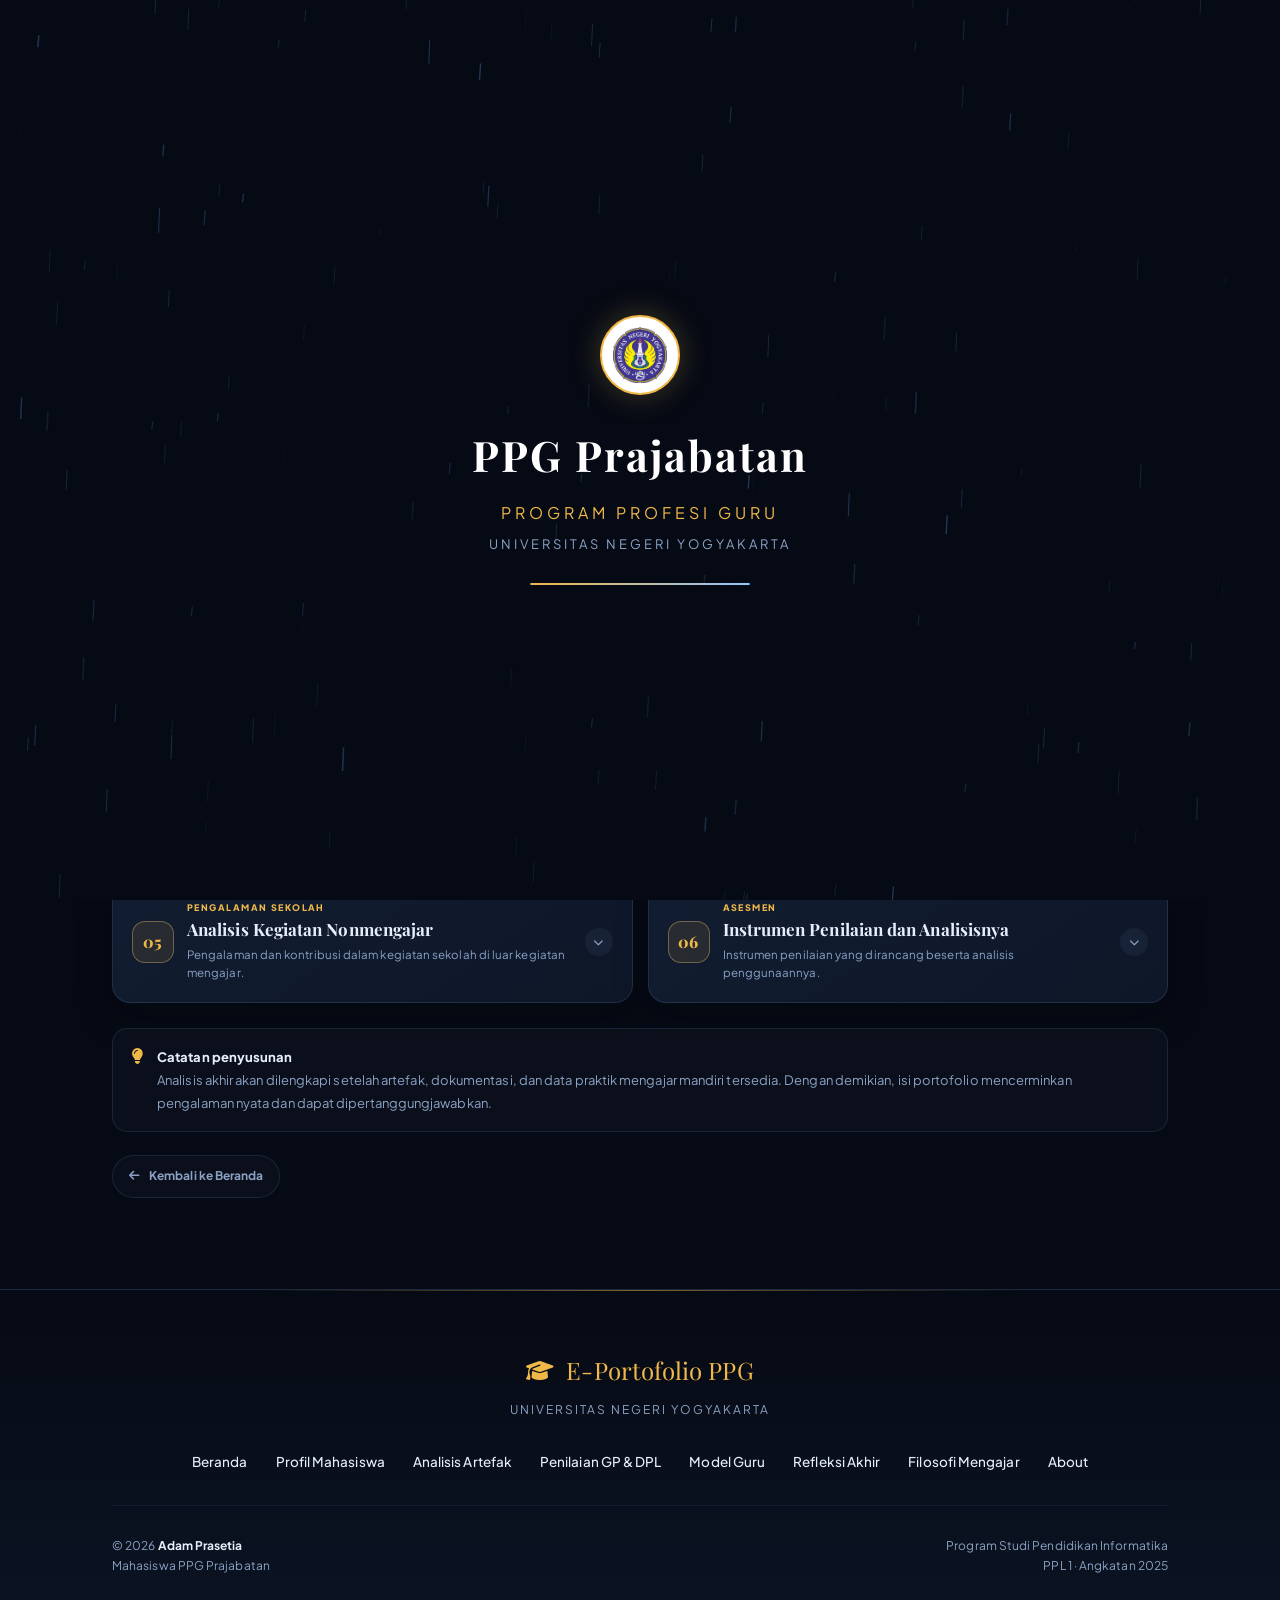
==== commit 56f784ca: "Update" ====
--- a/ppl2-preview.html
+++ b/ppl2-preview.html
@@ -1,4 +1,4 @@
-<!DOCTYPE html><html lang="id"><head><meta charset="UTF-8" /><meta name="viewport" content="width=device-width, initial-scale=1.0" /><title>E-Portofolio PPG Prajabatan UNY — Adam Prasetia</title><link rel="icon" type="image/png" href="logo-uny.png"><meta name="description" content="E-Portofolio PPG Prajabatan Universitas Negeri Yogyakarta: profil mahasiswa, analisis artefak, penilaian GP & DPL, model guru, refleksi akhir, dan filosofi mengajar." /><meta property="og:title" content="E-Portofolio PPG Prajabatan UNY — Adam Prasetia" /><meta property="og:description" content="E-Portofolio PPG Prajabatan Universitas Negeri Yogyakarta: profil mahasiswa, analisis artefak, penilaian GP & DPL, model guru, refleksi akhir, dan filosofi mengajar." /><meta property="og:type" content="website" /><meta name="twitter:card" content="summary_large_image" /><link rel="preconnect" href="https://fonts.googleapis.com" /><link rel="preconnect" href="https://fonts.gstatic.com" crossorigin /><link rel="preconnect" href="https://cdnjs.cloudflare.com" crossorigin /><link rel="preload" as="style" href="assets/main.min.css" /><link rel="stylesheet" href="assets/main.min.css" /><link rel="stylesheet" href="assets/custom.css" /><link rel="stylesheet" href="assets/lanyard.css" /><link rel="stylesheet" href="https://fonts.googleapis.com/css2?family=Playfair+Display:ital,wght@0,400;0,600;0,700;0,900;1,400&family=Plus+Jakarta+Sans:wght@300;400;500;600;700&display=swap" /><link rel="stylesheet" href="https://cdnjs.cloudflare.com/ajax/libs/font-awesome/6.5.0/css/all.min.css" /><noscript><link rel="stylesheet" href="https://fonts.googleapis.com/css2?family=Playfair+Display:ital,wght@0,400;0,600;0,700;0,900;1,400&family=Plus+Jakarta+Sans:wght@300;400;500;600;700&display=swap" /><link rel="stylesheet" href="https://cdnjs.cloudflare.com/ajax/libs/font-awesome/6.5.0/css/all.min.css" /></noscript><link rel="preload" as="script" href="assets/core.min.js" /></head><body><div id="scroll-progress"></div><div id="toast"></div><div id="lightbox" class="lightbox"><div class="lightbox-close"><i class="fas fa-times"></i></div><div class="lightbox-nav lightbox-prev"><i class="fas fa-chevron-left"></i></div><div class="lightbox-nav lightbox-next"><i class="fas fa-chevron-right"></i></div><img class="lightbox-img" id="lightbox-img" src="" alt="Tampilan diperbesar" / fetchpriority="high" decoding="async"><div class="lightbox-caption" id="lightbox-caption"></div></div><div id="pdf-lightbox" class="pdf-lightbox"><div class="pdf-container"><div class="pdf-header"><h3 class="pdf-title"><i class="fas fa-file-pdf"></i><span id="pdf-title">Pratinjau Dokumen</span></h3><div class="pdf-close" id="pdf-close-btn"><i class="fas fa-times"></i></div></div><iframe class="pdf-iframe" id="pdf-iframe" src="" tabindex="-1" title="Pratinjau dokumen PDF"></iframe></div></div><div id="video-lightbox" class="video-lightbox"><div class="video-container"><div class="video-header"><h3 class="video-title"><i class="fas fa-play-circle"></i><span id="video-title">Pratinjau Video</span></h3><div class="video-close" id="video-close-btn"><i class="fas fa-times"></i></div></div><div class="video-iframe-wrap"><iframe
+<!DOCTYPE html><html lang="id"><head><meta charset="UTF-8" /><meta name="viewport" content="width=device-width, initial-scale=1.0" /><meta name="referrer" content="strict-origin-when-cross-origin" /><title>E-Portofolio PPG Prajabatan UNY — Adam Prasetia</title><link rel="icon" type="image/png" href="logo-uny.png"><meta name="description" content="E-Portofolio PPG Prajabatan Universitas Negeri Yogyakarta: profil mahasiswa, analisis artefak, penilaian GP & DPL, model guru, refleksi akhir, dan filosofi mengajar." /><meta property="og:title" content="E-Portofolio PPG Prajabatan UNY — Adam Prasetia" /><meta property="og:description" content="E-Portofolio PPG Prajabatan Universitas Negeri Yogyakarta: profil mahasiswa, analisis artefak, penilaian GP & DPL, model guru, refleksi akhir, dan filosofi mengajar." /><meta property="og:type" content="website" /><meta name="twitter:card" content="summary_large_image" /><link rel="preconnect" href="https://fonts.googleapis.com" /><link rel="preconnect" href="https://fonts.gstatic.com" crossorigin /><link rel="preconnect" href="https://cdnjs.cloudflare.com" crossorigin /><link rel="preload" as="style" href="assets/main.min.css" /><link rel="stylesheet" href="assets/main.min.css" /><link rel="stylesheet" href="assets/custom.css" /><link rel="stylesheet" href="assets/lanyard.css" /><link rel="stylesheet" href="https://fonts.googleapis.com/css2?family=Playfair+Display:ital,wght@0,400;0,600;0,700;0,900;1,400&family=Plus+Jakarta+Sans:wght@300;400;500;600;700&display=swap" /><link rel="stylesheet" href="https://cdnjs.cloudflare.com/ajax/libs/font-awesome/6.5.0/css/all.min.css" /><noscript><link rel="stylesheet" href="https://fonts.googleapis.com/css2?family=Playfair+Display:ital,wght@0,400;0,600;0,700;0,900;1,400&family=Plus+Jakarta+Sans:wght@300;400;500;600;700&display=swap" /><link rel="stylesheet" href="https://cdnjs.cloudflare.com/ajax/libs/font-awesome/6.5.0/css/all.min.css" /></noscript><link rel="preload" as="script" href="assets/core.min.js" /></head><body><div id="scroll-progress"></div><div id="toast"></div><div id="lightbox" class="lightbox"><div class="lightbox-close"><i class="fas fa-times"></i></div><div class="lightbox-nav lightbox-prev"><i class="fas fa-chevron-left"></i></div><div class="lightbox-nav lightbox-next"><i class="fas fa-chevron-right"></i></div><img class="lightbox-img" id="lightbox-img" src="" alt="Tampilan diperbesar" / fetchpriority="high" decoding="async"><div class="lightbox-caption" id="lightbox-caption"></div></div><div id="pdf-lightbox" class="pdf-lightbox"><div class="pdf-container"><div class="pdf-header"><h3 class="pdf-title"><i class="fas fa-file-pdf"></i><span id="pdf-title">Pratinjau Dokumen</span></h3><div class="pdf-close" id="pdf-close-btn"><i class="fas fa-times"></i></div></div><iframe class="pdf-iframe" id="pdf-iframe" src="" tabindex="-1" title="Pratinjau dokumen PDF"></iframe></div></div><div id="video-lightbox" class="video-lightbox"><div class="video-container"><div class="video-header"><h3 class="video-title"><i class="fas fa-play-circle"></i><span id="video-title">Pratinjau Video</span></h3><div class="video-close" id="video-close-btn"><i class="fas fa-times"></i></div></div><div class="video-iframe-wrap"><iframe
 class="video-iframe"
 id="video-iframe"
 src=""
--- a/assets/custom.css
+++ b/assets/custom.css
@@ -743,6 +743,11 @@
 
 /* ===== PPL 2 · E-Portfolio 1 ===== */
 .ppl2-section { padding-bottom: 92px; }
+/* Match the animated particle background used on the home page.
+   Keep overflow visible so the sticky PPL 2 sidebar continues to work. */
+.ppl2-workspace-section { position: relative; }
+.ppl2-workspace-section > .interactive-canvas { z-index: 0; pointer-events: none; }
+.ppl2-workspace-section > .container { position: relative; z-index: 1; }
 .ppl2-header { max-width: 850px; margin-bottom: 28px; }
 .ppl2-title-row { display: flex; align-items: flex-end; justify-content: space-between; gap: 24px; margin: 8px 0 18px; }
 .ppl2-title { margin: 0; font-family: var(--serif); font-size: clamp(34px, 5vw, 52px); line-height: 1.08; font-weight: 800; letter-spacing: -.025em; background: var(--heading-grad); -webkit-background-clip: text; background-clip: text; color: transparent; }
@@ -1071,3 +1076,607 @@
 @media (max-width: 900px) { .seminar-innovation-iframe { height: 500px; } }
 @media (max-width: 760px) { .seminar-innovation-two-col, .seminar-innovation-web-grid { grid-template-columns: 1fr; } .seminar-innovation-goal-grid { grid-template-columns: 1fr; } .seminar-innovation-goal-grid article { padding: 0 0 13px; border-right: 0; border-bottom: 1px solid var(--border); } .seminar-innovation-goal-grid article:last-child { padding-bottom: 0; border-bottom: 0; } }
 @media (max-width: 600px) { .seminar-innovation-hero { padding: 24px 20px; border-radius: 19px; } .seminar-innovation-context { border-radius: 13px; line-height: 1.6; } .seminar-innovation-panel { padding: 19px; } .seminar-innovation-feature-grid, .seminar-innovation-media-list { grid-template-columns: 1fr; } .seminar-innovation-web-card > header { min-height: 0; padding: 18px; } .seminar-innovation-iframe { height: 68vh; min-height: 420px; max-height: 620px; } .seminar-innovation-web-actions .seminar-document-button { width: 100%; } }
+
+/* Performance: external seminar apps are loaded only after the visitor requests a preview. */
+.seminar-preview-lazy { min-height: 560px; padding: 0 13px; }
+.seminar-preview-placeholder { min-height: 560px; border: 1px dashed var(--border); border-radius: 12px; background: radial-gradient(circle at 50% 0%, color-mix(in srgb, var(--gold) 10%, transparent), transparent 58%), var(--surface-1); display: flex; flex-direction: column; align-items: center; justify-content: center; gap: 12px; padding: 28px; text-align: center; }
+.seminar-preview-placeholder > i { color: var(--gold); font-size: 34px; }
+.seminar-preview-placeholder > strong { color: var(--heading-ink); font-family: var(--serif); font-size: 20px; }
+.seminar-preview-placeholder > span { max-width: 360px; color: var(--muted); font-size: 12px; line-height: 1.7; }
+.seminar-preview-load-button { display: inline-flex; align-items: center; justify-content: center; gap: 9px; min-height: 42px; margin-top: 7px; padding: 0 18px; border: 1px solid color-mix(in srgb, var(--gold) 60%, var(--border)); border-radius: 999px; background: color-mix(in srgb, var(--gold) 13%, var(--surface-1)); color: var(--heading-ink); font: inherit; font-size: 12px; font-weight: 700; cursor: pointer; transition: transform .2s ease, background .2s ease; }
+.seminar-preview-load-button:hover { transform: translateY(-2px); background: color-mix(in srgb, var(--gold) 22%, var(--surface-1)); }
+.seminar-preview-lazy .seminar-innovation-iframe { width: 100%; }
+@media (max-width: 900px) { .seminar-preview-lazy, .seminar-preview-placeholder { min-height: 500px; } }
+@media (max-width: 600px) { .seminar-preview-lazy, .seminar-preview-placeholder { min-height: 420px; } .seminar-preview-placeholder { padding: 20px; } }
+
+
+/* Seminar Refleksi dropdown: forgiving desktop hover target */
+@media (min-width: 981px) and (hover: hover) and (pointer: fine) {
+  #navbar #dropdown-seminar-refleksi > .dropdown-content {
+    top: 100%;
+    transform: translateX(-50%) translateY(0);
+  }
+  #navbar #dropdown-seminar-refleksi > .dropdown-content::after {
+    content: "";
+    position: absolute;
+    top: -2px;
+    left: 0;
+    right: 0;
+    height: 2px;
+  }
+  #navbar #dropdown-seminar-refleksi:hover > .dropdown-content,
+  #navbar #dropdown-seminar-refleksi.show > .dropdown-content {
+    opacity: 1;
+    visibility: visible;
+    pointer-events: auto;
+    transform: translateX(-50%) translateY(0);
+    transition-delay: 0s;
+  }
+}
+
+/* PPL 1 dropdowns: keep the hover path continuous, matching the Seminar Refleksi fix. */
+@media (min-width: 981px) and (hover: hover) and (pointer: fine) {
+  #navbar #dropdown-porto1 > .dropdown-content,
+  #navbar #dropdown-porto2 > .dropdown-content {
+    top: 100%;
+    transform: translateX(-50%) translateY(0);
+  }
+
+  #navbar #dropdown-porto1:hover > .dropdown-content,
+  #navbar #dropdown-porto1.show > .dropdown-content,
+  #navbar #dropdown-porto2:hover > .dropdown-content,
+  #navbar #dropdown-porto2.show > .dropdown-content {
+    opacity: 1;
+    visibility: visible;
+    pointer-events: auto;
+    transform: translateX(-50%) translateY(0);
+    transition-delay: 0s;
+  }
+}
+
+
+/* RPP-specific layout: document selector beside preview, concise analysis below */
+.ppl2-planning-document-grid { display: grid; grid-template-columns: minmax(205px, .72fr) minmax(0, 1.75fr); gap: 13px; align-items: stretch; margin-bottom: 16px; }
+.ppl2-rpp-document-picker { min-width: 0; padding: 15px; border: 1px solid var(--border); border-radius: 16px; background: var(--card); box-shadow: 0 10px 28px var(--shadow-c-20); }
+.ppl2-rpp-picker-heading { display: flex; align-items: center; justify-content: space-between; gap: 9px; padding-bottom: 11px; border-bottom: 1px solid var(--border); }
+.ppl2-rpp-picker-kicker { color: var(--gold); font-size: 8px; font-weight: 850; letter-spacing: .13em; }
+.ppl2-rpp-picker-heading h3 { margin: 5px 0 0; color: var(--text); font-family: var(--serif); font-size: 16px; line-height: 1.25; }
+.ppl2-rpp-picker-count { display: grid; flex: 0 0 31px; width: 31px; height: 31px; place-items: center; border-radius: 10px; color: var(--gold); background: color-mix(in srgb, var(--gold) 10%, var(--surface-1)); font-size: 10px; font-weight: 850; }
+.ppl2-rpp-picker-caption { margin: 11px 0; color: var(--muted); font-size: 9px; line-height: 1.6; }
+.ppl2-rpp-document-options { display: grid; gap: 8px; }
+.ppl2-rpp-document-option { display: block; width: 100%; min-width: 0; height: 66px; padding: 0; border: 1px solid var(--border); border-radius: 12px; color: var(--text); background: var(--surface-1); font: inherit; text-align: left; cursor: pointer; appearance: none; transition: border-color .18s ease, background-color .18s ease, transform .18s ease; }
+.ppl2-rpp-option-layout { display: flex; align-items: center; gap: 9px; width: 100%; height: 64px; padding: 10px 9px; }
+.ppl2-rpp-document-option:hover { border-color: color-mix(in srgb, var(--gold) 48%, var(--border)); transform: translateY(-1px); }
+.ppl2-rpp-document-option.is-active { border-color: color-mix(in srgb, var(--gold) 54%, var(--border)); background: color-mix(in srgb, var(--gold) 9%, var(--card)); box-shadow: inset 0 0 0 1px color-mix(in srgb, var(--gold) 10%, transparent); }
+.ppl2-rpp-option-index { display: grid; flex: 0 0 28px; width: 28px; height: 28px; place-items: center; border-radius: 9px; color: var(--muted); background: var(--card); font-family: var(--serif); font-size: 10px; font-weight: 850; }
+.ppl2-rpp-document-option.is-active .ppl2-rpp-option-index { color: var(--on-gold); background: var(--gold); }
+.ppl2-rpp-option-copy { display: flex; flex: 1 1 auto; min-width: 0; flex-direction: column; gap: 3px; }
+.ppl2-rpp-option-copy strong { color: var(--text); font-size: 10px; line-height: 1.4; }
+.ppl2-rpp-option-copy small, .ppl2-rpp-option-copy em { color: var(--muted); font-size: 8px; line-height: 1.4; font-style: normal; }
+.ppl2-rpp-option-layout > i { flex: 0 0 auto; margin-left: auto; color: var(--gold); font-size: 13px; }
+.ppl2-rpp-picker-note { display: flex; align-items: flex-start; gap: 7px; margin-top: 12px; padding: 9px; border-radius: 10px; color: var(--muted); background: var(--surface-1); font-size: 8px; line-height: 1.6; }
+.ppl2-rpp-picker-note i { flex: 0 0 auto; margin-top: 1px; color: var(--gold); }
+.ppl2-rpp-dynamic-preview { align-self: stretch; }
+.ppl2-rpp-dynamic-preview .ppl2-pdf-viewer { height: clamp(340px, 42vw, 570px); }
+.ppl2-rpp-analysis { margin-top: 0; padding: 17px; border: 1px solid var(--border); border-radius: 17px; background: var(--card); box-shadow: 0 10px 28px var(--shadow-c-20); }
+.ppl2-rpp-analysis-heading { max-width: 900px; margin: 0 0 14px; }
+.ppl2-rpp-analysis-kicker { display: inline-flex; align-items: center; gap: 7px; margin-bottom: 7px; color: var(--gold); font-size: 9px; font-weight: 850; letter-spacing: .14em; }
+.ppl2-rpp-analysis-heading h3 { margin: 0 0 7px; color: var(--text); font-family: var(--serif); font-size: clamp(20px, 2.4vw, 26px); line-height: 1.25; }
+.ppl2-rpp-analysis-heading p { margin: 0; color: var(--muted); font-size: 10px; line-height: 1.7; }
+.ppl2-rpp-meta { display: grid; grid-template-columns: repeat(4, minmax(0, 1fr)); gap: 7px; margin-bottom: 13px; }
+.ppl2-rpp-meta > div { display: flex; min-width: 0; flex-direction: column; gap: 4px; padding: 9px 10px; border: 1px solid var(--border); border-radius: 10px; background: var(--surface-1); }
+.ppl2-rpp-meta span { color: var(--muted); font-size: 7px; font-weight: 850; letter-spacing: .09em; }
+.ppl2-rpp-meta strong { color: var(--text); font-size: 9px; line-height: 1.45; }
+.ppl2-rpp-analysis-list { display: grid; gap: 9px; margin: 0; padding: 0; list-style: none; counter-reset: rpp-analysis; }
+.ppl2-rpp-analysis-item { display: grid; grid-template-columns: 32px minmax(0,1fr); align-items: start; gap: 11px; min-width: 0; padding: 13px; border: 1px solid var(--border); border-radius: 13px; background: color-mix(in srgb, var(--surface-1) 46%, var(--card)); }
+.ppl2-rpp-analysis-item > .ppl2-rpp-index { width: 31px; height: 31px; flex-basis: 31px; }
+.ppl2-rpp-analysis-copy { min-width: 0; }
+.ppl2-rpp-block-top { display: flex; flex-wrap: wrap; align-items: center; gap: 7px; margin-bottom: 8px; }
+.ppl2-rpp-block-top h4 { flex: 1 1 220px; min-width: 0; margin: 0; color: var(--text); font-size: 11px; line-height: 1.45; }
+.ppl2-rpp-page { padding: 4px 7px; border: 1px solid var(--border); border-radius: 999px; color: var(--muted); font-size: 7px; white-space: nowrap; }
+.ppl2-rpp-analysis-copy p { margin: 0 0 8px; color: var(--text); font-size: 9.5px; line-height: 1.7; }
+.ppl2-rpp-analysis-takeaway { display: flex; flex-direction: column; gap: 4px; margin-top: 9px; padding: 9px 10px; border-left: 3px solid var(--gold); border-radius: 0 9px 9px 0; background: var(--surface-1); }
+.ppl2-rpp-analysis-takeaway strong { color: var(--gold); font-size: 8px; }
+.ppl2-rpp-analysis-takeaway span { color: var(--muted); font-size: 8.5px; line-height: 1.65; }
+.ppl2-rpp-analysis-conclusion { margin-top: 13px; padding: 15px; border: 1px solid color-mix(in srgb, var(--gold) 34%, var(--border)); border-radius: 14px; background: color-mix(in srgb, var(--surface-1) 72%, var(--card)); }
+.ppl2-rpp-analysis-conclusion h4 { margin: 0 0 9px; color: var(--text); font-family: var(--serif); font-size: clamp(16px, 2vw, 20px); line-height: 1.35; }
+.ppl2-rpp-analysis-conclusion p { margin: 0 0 9px; color: var(--text); font-size: 9.5px; line-height: 1.75; }
+.ppl2-rpp-analysis-conclusion p:last-child { margin-bottom: 0; }
+@media (max-width: 540px) { .ppl2-rpp-analysis-conclusion { padding: 12px; } .ppl2-rpp-analysis-conclusion p { font-size: 9px; } }
+.ppl2-rpp-document-option:focus-visible { outline: 2px solid var(--gold); outline-offset: 3px; }
+@media (max-width: 980px) {
+  .ppl2-planning-document-grid { grid-template-columns: minmax(185px, .72fr) minmax(0, 1.55fr); gap: 10px; }
+  .ppl2-rpp-document-picker { padding: 12px; }
+  .ppl2-rpp-meta { grid-template-columns: repeat(2, minmax(0, 1fr)); }
+}
+@media (max-width: 760px) {
+  .ppl2-planning-document-grid { grid-template-columns: minmax(0, 1fr); }
+  .ppl2-rpp-document-picker { padding: 13px; }
+  .ppl2-rpp-document-options { grid-template-columns: minmax(0,1fr); }
+  .ppl2-rpp-dynamic-preview .ppl2-pdf-viewer { height: 62vh; min-height: 300px; max-height: 520px; }
+}
+@media (max-width: 540px) {
+  .ppl2-rpp-analysis { padding: 12px; }
+  .ppl2-rpp-analysis-item { grid-template-columns: 29px minmax(0,1fr); gap: 8px; padding: 10px; }
+  .ppl2-rpp-analysis-item > .ppl2-rpp-index { width: 28px; height: 28px; }
+  .ppl2-rpp-meta { gap: 6px; }
+  .ppl2-rpp-meta > div { padding: 8px; }
+  .ppl2-rpp-block-top { gap: 6px; }
+}
+
+/* PPL 2 navigation mirrors the PPL 1 portfolio dropdown structure. */
+#page-semester-2 .ppl2-portfolio-tabs { display: none !important; }
+#navbar #nav-links-sem2 .dropdown-content { min-width: 272px; max-width: min(340px, calc(100vw - 36px)); }
+#navbar #nav-links-sem2 .dropdown-content a { white-space: normal; line-height: 1.45; }
+@media (min-width: 981px) {
+  #navbar #nav-links-sem2 .dropdown-content { max-height: min(68vh, 460px); overflow-y: auto; overscroll-behavior: contain; }
+}
+@media (max-width: 980px) {
+  #navbar #nav-links-sem2 .dropdown-content { max-height: 48vh; overflow-y: auto; overscroll-behavior: contain; }
+}
+
+/* PPL 2 dropdowns use the same continuous hover path as the PPL 1 menus. */
+@media (min-width: 981px) and (hover: hover) and (pointer: fine) {
+  #navbar #dropdown-ppl2-portfolio1 > .dropdown-content,
+  #navbar #dropdown-ppl2-portfolio2 > .dropdown-content {
+    top: 100%;
+    transform: translateX(-50%) translateY(0);
+  }
+
+  #navbar #dropdown-ppl2-portfolio1:hover > .dropdown-content,
+  #navbar #dropdown-ppl2-portfolio1.show > .dropdown-content,
+  #navbar #dropdown-ppl2-portfolio2:hover > .dropdown-content,
+  #navbar #dropdown-ppl2-portfolio2.show > .dropdown-content {
+    opacity: 1;
+    visibility: visible;
+    pointer-events: auto;
+    transform: translateX(-50%) translateY(0);
+    transition-delay: 0s;
+  }
+}
+
+/* Footer terpadu: mengikuti struktur Beranda, PPL 1, PPL 2, dan Seminar PPG */
+.site-footer {
+  text-align: left;
+  padding: 64px 0 24px;
+  background:
+    radial-gradient(700px 260px at 8% 0%, color-mix(in srgb, var(--gold) 9%, transparent), transparent 68%),
+    linear-gradient(180deg, var(--bg) 0%, var(--bg2) 100%);
+}
+.site-footer::before {
+  width: min(780px, 76%);
+  opacity: .68;
+}
+.site-footer__container { position: relative; z-index: 1; }
+.site-footer__grid {
+  display: grid;
+  grid-template-columns: minmax(230px, 1.45fr) repeat(3, minmax(150px, 1fr));
+  gap: clamp(24px, 4vw, 52px);
+  align-items: start;
+}
+.site-footer__brand-link {
+  display: inline-flex;
+  align-items: center;
+  gap: 12px;
+  color: var(--text);
+  text-decoration: none;
+}
+.site-footer__brand-icon {
+  width: 42px;
+  height: 42px;
+  display: inline-flex;
+  align-items: center;
+  justify-content: center;
+  flex: 0 0 auto;
+  border-radius: 13px;
+  color: var(--gold);
+  background: color-mix(in srgb, var(--gold) 12%, transparent);
+  border: 1px solid color-mix(in srgb, var(--gold) 28%, var(--border));
+  font-size: 19px;
+}
+.site-footer__brand-name {
+  font-family: var(--serif);
+  font-size: clamp(17px, 1.5vw, 21px);
+  line-height: 1.25;
+  color: var(--text);
+}
+.site-footer__brand-name strong { color: var(--gold); font-weight: 700; }
+.site-footer__motto {
+  margin: 16px 0 9px;
+  color: var(--gold2);
+  font-size: 12px;
+  font-weight: 700;
+  line-height: 1.65;
+  letter-spacing: .025em;
+}
+.site-footer__description {
+  max-width: 360px;
+  margin: 0;
+  color: var(--muted);
+  font-size: 12.5px;
+  line-height: 1.8;
+}
+.site-footer__affiliation {
+  display: flex;
+  flex-direction: column;
+  gap: 8px;
+  margin-top: 18px;
+  color: var(--muted);
+  font-size: 11.5px;
+}
+.site-footer__affiliation span { display: flex; align-items: center; gap: 9px; }
+.site-footer__affiliation i { width: 14px; color: var(--gold); text-align: center; }
+.site-footer__heading {
+  margin: 4px 0 17px;
+  color: var(--text);
+  font-family: var(--serif);
+  font-size: 17px;
+  font-weight: 700;
+}
+.site-footer__heading::after {
+  content: "";
+  display: block;
+  width: 28px;
+  height: 2px;
+  margin-top: 9px;
+  border-radius: 2px;
+  background: var(--gold);
+  opacity: .8;
+}
+.site-footer__nav ul {
+  display: flex;
+  flex-direction: column;
+  align-items: flex-start;
+  gap: 10px;
+  margin: 0;
+  padding: 0;
+  list-style: none;
+}
+.site-footer__nav li { margin: 0; padding: 0; }
+.site-footer__nav a {
+  display: inline-flex;
+  align-items: center;
+  gap: 7px;
+  color: var(--muted);
+  font-size: 12px;
+  font-weight: 500;
+  line-height: 1.55;
+  text-decoration: none;
+  cursor: pointer;
+  transition: color .2s ease, transform .2s ease;
+}
+.site-footer__nav a:hover,
+.site-footer__nav a:focus-visible {
+  color: var(--gold);
+  transform: translateX(3px);
+}
+.site-footer__nav a:focus-visible,
+.site-footer__brand-link:focus-visible {
+  outline: 2px solid var(--gold);
+  outline-offset: 4px;
+  border-radius: 3px;
+}
+.site-footer__subheading {
+  margin: 0 0 10px;
+  color: var(--gold2);
+  font-size: 10px;
+  font-weight: 800;
+  letter-spacing: .12em;
+  text-transform: uppercase;
+}
+.site-footer__subheading--spaced { margin-top: 19px; }
+.site-footer__bottom {
+  display: flex;
+  align-items: center;
+  justify-content: space-between;
+  gap: 12px 24px;
+  flex-wrap: wrap;
+  margin-top: 42px;
+  padding-top: 20px;
+  border-top: 1px solid var(--border);
+}
+.site-footer__bottom p {
+  margin: 0;
+  color: var(--muted);
+  font-size: 11px;
+  line-height: 1.7;
+  text-align: left;
+}
+.site-footer__bottom strong { color: var(--text); }
+.site-footer__bottom p:last-child { text-align: right; }
+@media (max-width: 1050px) {
+  .site-footer__grid { grid-template-columns: minmax(220px, 1.3fr) repeat(2, minmax(170px, 1fr)); }
+  .site-footer__brand { grid-column: 1 / -1; max-width: 650px; }
+  .site-footer__description { max-width: 580px; }
+  .site-footer__affiliation { flex-direction: row; flex-wrap: wrap; gap: 8px 22px; }
+}
+@media (max-width: 640px) {
+  .site-footer { padding: 46px 0 22px; }
+  .site-footer__grid { grid-template-columns: repeat(2, minmax(0, 1fr)); gap: 30px 20px; }
+  .site-footer__brand { grid-column: 1 / -1; }
+  .site-footer__description { max-width: none; }
+  .site-footer__heading { font-size: 16px; }
+  .site-footer__nav a { font-size: 11.5px; }
+  .site-footer__bottom { margin-top: 30px; padding-top: 17px; align-items: flex-start; }
+  .site-footer__bottom p, .site-footer__bottom p:last-child { width: 100%; text-align: left; }
+}
+@media (max-width: 390px) {
+  .site-footer__grid { grid-template-columns: 1fr; gap: 26px; }
+  .site-footer__brand { grid-column: auto; }
+}
+@media (prefers-reduced-motion: reduce) {
+  .site-footer__nav a { transition: none; }
+}
+
+
+/* Floating back-to-top button: shared across Beranda, PPL 1, PPL 2, and Seminar PPG */
+.back-to-top {
+  position: fixed;
+  right: max(22px, env(safe-area-inset-right));
+  bottom: max(22px, env(safe-area-inset-bottom));
+  z-index: 950;
+  display: inline-flex;
+  align-items: center;
+  justify-content: center;
+  gap: 9px;
+  min-width: 50px;
+  height: 50px;
+  padding: 0 16px;
+  border: 1px solid color-mix(in srgb, var(--gold) 62%, var(--border));
+  border-radius: 999px;
+  color: #171717;
+  background: linear-gradient(135deg, var(--gold2), var(--gold));
+  box-shadow: 0 10px 28px color-mix(in srgb, #000 28%, transparent), inset 0 1px 0 rgba(255,255,255,.35);
+  font: inherit;
+  font-size: 12px;
+  font-weight: 800;
+  letter-spacing: .01em;
+  cursor: pointer;
+  opacity: 0;
+  visibility: hidden;
+  pointer-events: none;
+  transform: translateY(12px) scale(.96);
+  transition: opacity .22s ease, transform .22s ease, visibility .22s ease, box-shadow .22s ease, filter .22s ease;
+  -webkit-tap-highlight-color: transparent;
+}
+.back-to-top.is-visible {
+  opacity: 1;
+  visibility: visible;
+  pointer-events: auto;
+  transform: translateY(0) scale(1);
+}
+.back-to-top:hover {
+  filter: brightness(1.06);
+  transform: translateY(-3px) scale(1.025);
+  box-shadow: 0 14px 34px color-mix(in srgb, #000 34%, transparent), inset 0 1px 0 rgba(255,255,255,.4);
+}
+.back-to-top:active { transform: translateY(0) scale(.97); }
+.back-to-top:focus-visible { outline: 3px solid var(--text); outline-offset: 4px; }
+.back-to-top i { font-size: 14px; }
+.back-to-top__label { white-space: nowrap; }
+@media (max-width: 640px) {
+  .back-to-top { right: max(14px, env(safe-area-inset-right)); bottom: max(16px, env(safe-area-inset-bottom)); min-width: 48px; height: 48px; padding: 0 14px; }
+}
+@media (prefers-reduced-motion: reduce) {
+  .back-to-top { transition: none; }
+}
+
+
+/* PPL 2 E-Portfolio 2: dedicated pages for Cycles 2, 3, and 4 */
+.ppl2-cycle-page-section { min-height: 70vh; }
+.ppl2-cycle-page-header { margin-bottom: 16px; }
+.ppl2-cycle-page-nav { display: flex; flex-wrap: wrap; gap: 9px; margin: 22px 0 20px; }
+.ppl2-cycle-page-nav a { display: inline-flex; align-items: center; gap: 9px; padding: 9px 14px; border: 1px solid var(--border); border-radius: 999px; background: var(--card); color: var(--muted); font-size: 11px; font-weight: 750; text-decoration: none; transition: border-color .2s ease, color .2s ease, background .2s ease, transform .2s ease; }
+.ppl2-cycle-page-nav a:hover { color: var(--text); border-color: color-mix(in srgb, var(--gold) 55%, var(--border)); transform: translateY(-1px); }
+.ppl2-cycle-page-nav a.is-active { color: var(--on-gold); border-color: var(--gold); background: var(--gold); }
+.ppl2-cycle-page-nav a span { display: grid; width: 23px; height: 23px; place-items: center; border-radius: 50%; color: var(--gold); background: color-mix(in srgb, var(--gold) 13%, var(--card)); font-size: 9px; }
+.ppl2-cycle-page-nav a.is-active span { color: var(--on-gold); background: rgba(0,0,0,.12); }
+.ppl2-cycle-page-content { min-width: 0; }
+.ppl2-cycle-directory { display: grid; grid-template-columns: repeat(3, minmax(0, 1fr)); gap: 12px; margin: 24px 0 22px; }
+.ppl2-cycle-directory-card { display: flex; align-items: center; gap: 12px; min-width: 0; padding: 17px; border: 1px solid var(--border); border-radius: 15px; background: var(--card); color: var(--text); text-decoration: none; box-shadow: 0 8px 24px var(--shadow-c-20); transition: transform .2s ease, border-color .2s ease; }
+.ppl2-cycle-directory-card:hover { transform: translateY(-2px); border-color: color-mix(in srgb, var(--gold) 55%, var(--border)); }
+.ppl2-cycle-directory-index { display: grid; flex: 0 0 40px; width: 40px; height: 40px; place-items: center; border-radius: 12px; color: var(--on-gold); background: var(--gold); font-family: var(--serif); font-weight: 800; }
+.ppl2-cycle-directory-card > span:nth-child(2) { display: flex; min-width: 0; flex: 1; flex-direction: column; gap: 4px; }
+.ppl2-cycle-directory-card small { color: var(--gold); font-size: 8px; font-weight: 850; letter-spacing: .1em; }
+.ppl2-cycle-directory-card strong { color: var(--text); font-size: 14px; }
+.ppl2-cycle-directory-card em { color: var(--muted); font-size: 10px; font-style: normal; line-height: 1.5; }
+.ppl2-cycle-directory-card > i { color: var(--gold); font-size: 12px; }
+@media (max-width: 760px) { .ppl2-cycle-directory { grid-template-columns: 1fr; } }
+@media (max-width: 540px) { .ppl2-cycle-page-nav { display: grid; grid-template-columns: repeat(3, minmax(0,1fr)); gap: 6px; } .ppl2-cycle-page-nav a { justify-content: center; padding: 8px 5px; font-size: 10px; } }
+@media (prefers-reduced-motion: reduce) { .ppl2-cycle-page-nav a, .ppl2-cycle-directory-card { transition: none; } .ppl2-cycle-page-nav a:hover, .ppl2-cycle-directory-card:hover { transform: none; } }
+
+
+/* PPL 2 · layered navigation and document panels for each teaching cycle */
+.ppl2-cycle-page-nav { justify-content: center; }
+.ppl2-cycle-analysis-nav {
+  display: flex;
+  flex-wrap: wrap;
+  justify-content: center;
+  align-items: center;
+  gap: 9px;
+  margin: 10px 0 22px;
+}
+.ppl2-cycle-analysis-tab {
+  display: inline-flex;
+  align-items: center;
+  justify-content: center;
+  min-height: 40px;
+  max-width: 100%;
+  padding: 9px 16px;
+  border: 1px solid var(--border);
+  border-radius: 999px;
+  background: var(--card);
+  color: var(--muted);
+  font: inherit;
+  font-size: 11px;
+  font-weight: 750;
+  line-height: 1.35;
+  text-align: center;
+  cursor: pointer;
+  transition: border-color .2s ease, color .2s ease, background .2s ease, transform .2s ease, box-shadow .2s ease;
+}
+.ppl2-cycle-analysis-tab:hover {
+  color: var(--text);
+  border-color: color-mix(in srgb, var(--gold) 58%, var(--border));
+  transform: translateY(-1px);
+}
+.ppl2-cycle-analysis-tab.is-active {
+  color: var(--on-gold);
+  border-color: var(--gold);
+  background: var(--gold);
+  box-shadow: 0 7px 18px color-mix(in srgb, var(--gold) 22%, transparent);
+}
+.ppl2-cycle-analysis-tab:focus-visible {
+  outline: 3px solid color-mix(in srgb, var(--gold) 45%, transparent);
+  outline-offset: 3px;
+}
+.ppl2-cycle-analysis-panel {
+  min-width: 0;
+  margin: 0 0 18px;
+  padding: clamp(16px, 2.8vw, 25px);
+  border: 1px solid var(--border);
+  border-radius: 18px;
+  background: color-mix(in srgb, var(--card) 94%, transparent);
+  box-shadow: 0 14px 34px var(--shadow-c-20);
+  animation: ppl2-cycle-panel-in .24s ease both;
+}
+.ppl2-cycle-analysis-panel[hidden] { display: none !important; }
+.ppl2-cycle-panel-heading {
+  display: flex;
+  align-items: flex-start;
+  gap: 13px;
+  margin: 0 0 18px;
+}
+.ppl2-cycle-panel-icon {
+  display: grid;
+  flex: 0 0 42px;
+  width: 42px;
+  height: 42px;
+  place-items: center;
+  border: 1px solid color-mix(in srgb, var(--gold) 28%, var(--border));
+  border-radius: 12px;
+  background: color-mix(in srgb, var(--gold) 10%, var(--card));
+  color: var(--gold);
+  font-size: 18px;
+}
+.ppl2-cycle-panel-kicker {
+  display: block;
+  margin: 0 0 5px;
+  color: var(--gold);
+  font-size: 9px;
+  font-weight: 800;
+  letter-spacing: .14em;
+}
+.ppl2-cycle-panel-heading h2 {
+  margin: 0 0 5px;
+  color: var(--text);
+  font-family: var(--serif);
+  font-size: clamp(18px, 2.3vw, 22px);
+  line-height: 1.25;
+}
+.ppl2-cycle-panel-heading p {
+  max-width: 820px;
+  margin: 0;
+  color: var(--muted);
+  font-size: 12px;
+  line-height: 1.7;
+}
+.ppl2-cycle-analysis-panel > .ppl2-preview-card {
+  width: 100%;
+  max-width: none;
+  margin: 0;
+}
+.ppl2-cycle-analysis-panel .ppl2-empty-preview,
+.ppl2-cycle-analysis-panel .ppl2-video-placeholder { min-height: 290px; }
+@keyframes ppl2-cycle-panel-in {
+  from { opacity: 0; transform: translateY(5px); }
+  to { opacity: 1; transform: translateY(0); }
+}
+@media (max-width: 680px) {
+  .ppl2-cycle-analysis-nav { display: grid; grid-template-columns: repeat(2, minmax(0, 1fr)); gap: 7px; margin-bottom: 17px; }
+  .ppl2-cycle-analysis-tab { width: 100%; min-height: 43px; padding: 8px 9px; font-size: 10px; }
+  .ppl2-cycle-analysis-panel { padding: 14px; border-radius: 15px; }
+  .ppl2-cycle-panel-heading { gap: 10px; }
+  .ppl2-cycle-panel-icon { flex-basis: 36px; width: 36px; height: 36px; font-size: 15px; }
+  .ppl2-cycle-analysis-panel .ppl2-empty-preview,
+  .ppl2-cycle-analysis-panel .ppl2-video-placeholder { min-height: 235px; }
+}
+@media (prefers-reduced-motion: reduce) {
+  .ppl2-cycle-analysis-tab { transition: none; }
+  .ppl2-cycle-analysis-tab:hover { transform: none; }
+  .ppl2-cycle-analysis-panel { animation: none; }
+}
+
+/* PPL 2 / E-Portfolio 1 — centered title, aligned document row, full-width analysis */
+#ppl2-content-planning .ppl2-content-heading--planning {
+  width: 100%;
+  margin: 3px auto 20px;
+  text-align: center;
+}
+#ppl2-content-planning .ppl2-content-heading--planning .ppl2-content-kicker {
+  display: inline-block;
+  margin-bottom: 8px;
+}
+#ppl2-content-planning .ppl2-content-heading--planning h2 {
+  max-width: 900px;
+  margin: 0 auto 8px;
+  text-wrap: balance;
+}
+#ppl2-content-planning .ppl2-content-heading--planning p {
+  max-width: 720px;
+  margin: 0 auto;
+}
+#ppl2-content-planning .ppl2-planning-document-grid {
+  display: grid;
+  width: 100%;
+  grid-template-columns: minmax(205px, .72fr) minmax(0, 1.75fr);
+  grid-template-rows: auto auto;
+  column-gap: 13px;
+  row-gap: 16px;
+  align-items: stretch;
+  margin: 0;
+}
+#ppl2-content-planning .ppl2-rpp-document-picker {
+  grid-column: 1;
+  grid-row: 1;
+  align-self: stretch;
+}
+#ppl2-content-planning .ppl2-rpp-dynamic-preview {
+  grid-column: 2;
+  grid-row: 1;
+  align-self: stretch;
+  width: 100%;
+}
+#ppl2-content-planning .ppl2-rpp-analysis {
+  grid-column: 1 / -1;
+  grid-row: 2;
+  width: 100%;
+  min-width: 0;
+  box-sizing: border-box;
+  margin: 0;
+}
+@media (max-width: 980px) {
+  #ppl2-content-planning .ppl2-planning-document-grid {
+    grid-template-columns: minmax(185px, .72fr) minmax(0, 1.55fr);
+    column-gap: 10px;
+  }
+}
+@media (max-width: 760px) {
+  #ppl2-content-planning .ppl2-content-heading--planning {
+    margin-bottom: 16px;
+  }
+  #ppl2-content-planning .ppl2-planning-document-grid {
+    grid-template-columns: minmax(0, 1fr);
+    grid-template-rows: auto auto auto;
+    row-gap: 12px;
+  }
+  #ppl2-content-planning .ppl2-rpp-document-picker,
+  #ppl2-content-planning .ppl2-rpp-dynamic-preview,
+  #ppl2-content-planning .ppl2-rpp-analysis {
+    grid-column: 1;
+    width: 100%;
+  }
+  #ppl2-content-planning .ppl2-rpp-document-picker { grid-row: 1; }
+  #ppl2-content-planning .ppl2-rpp-dynamic-preview { grid-row: 2; }
+  #ppl2-content-planning .ppl2-rpp-analysis { grid-row: 3; }
+}
